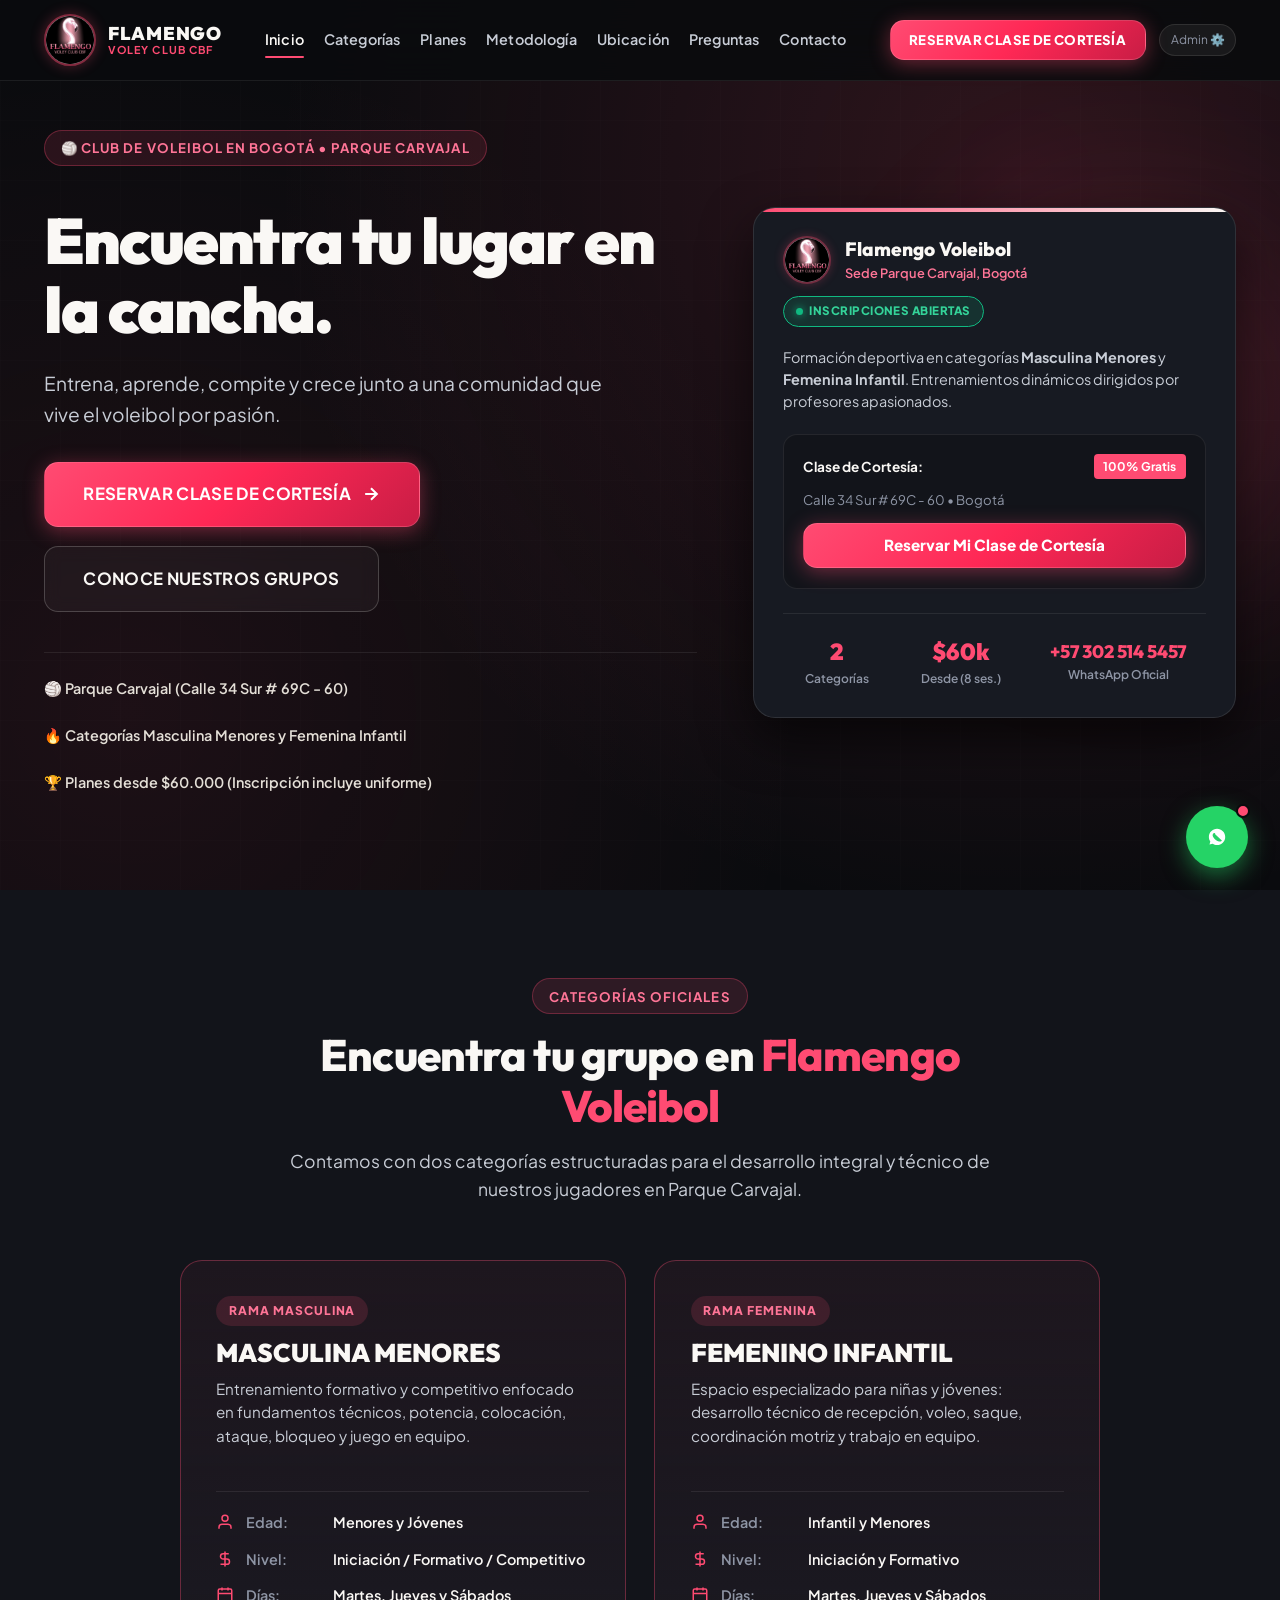
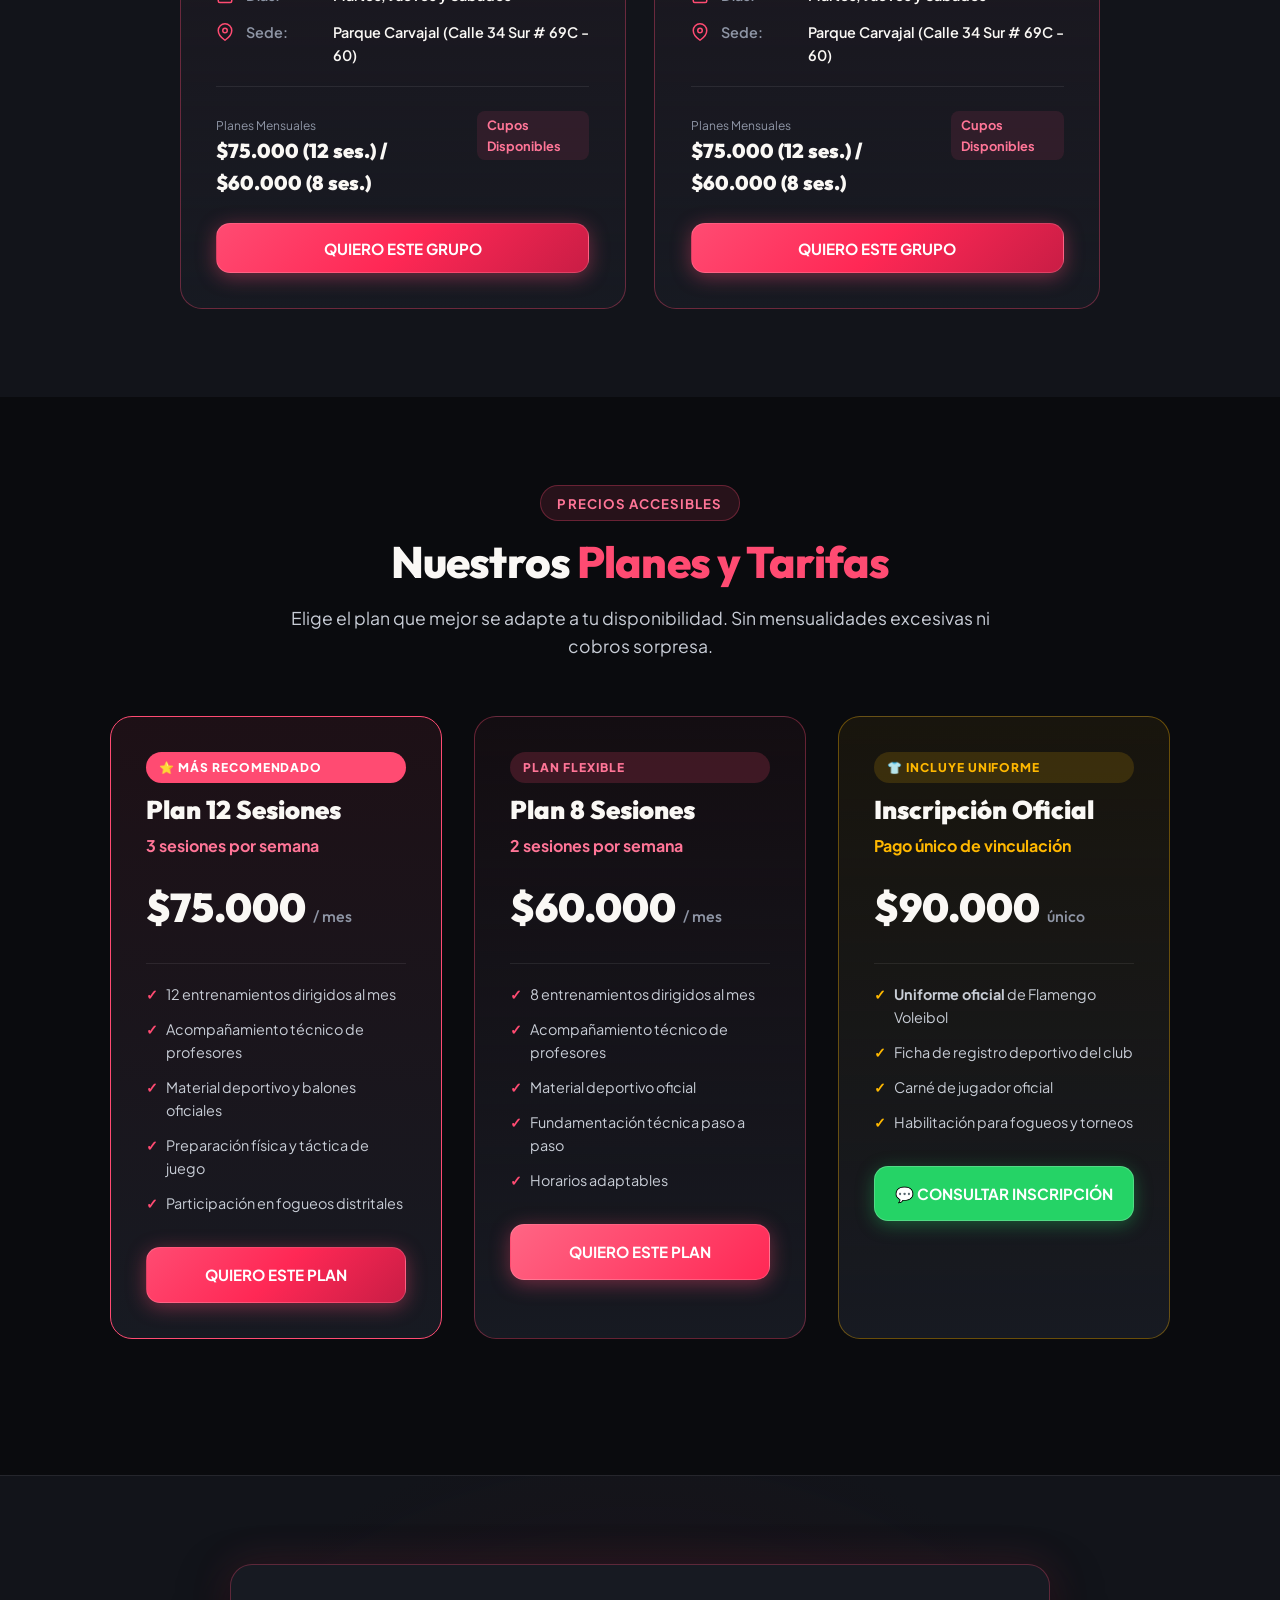
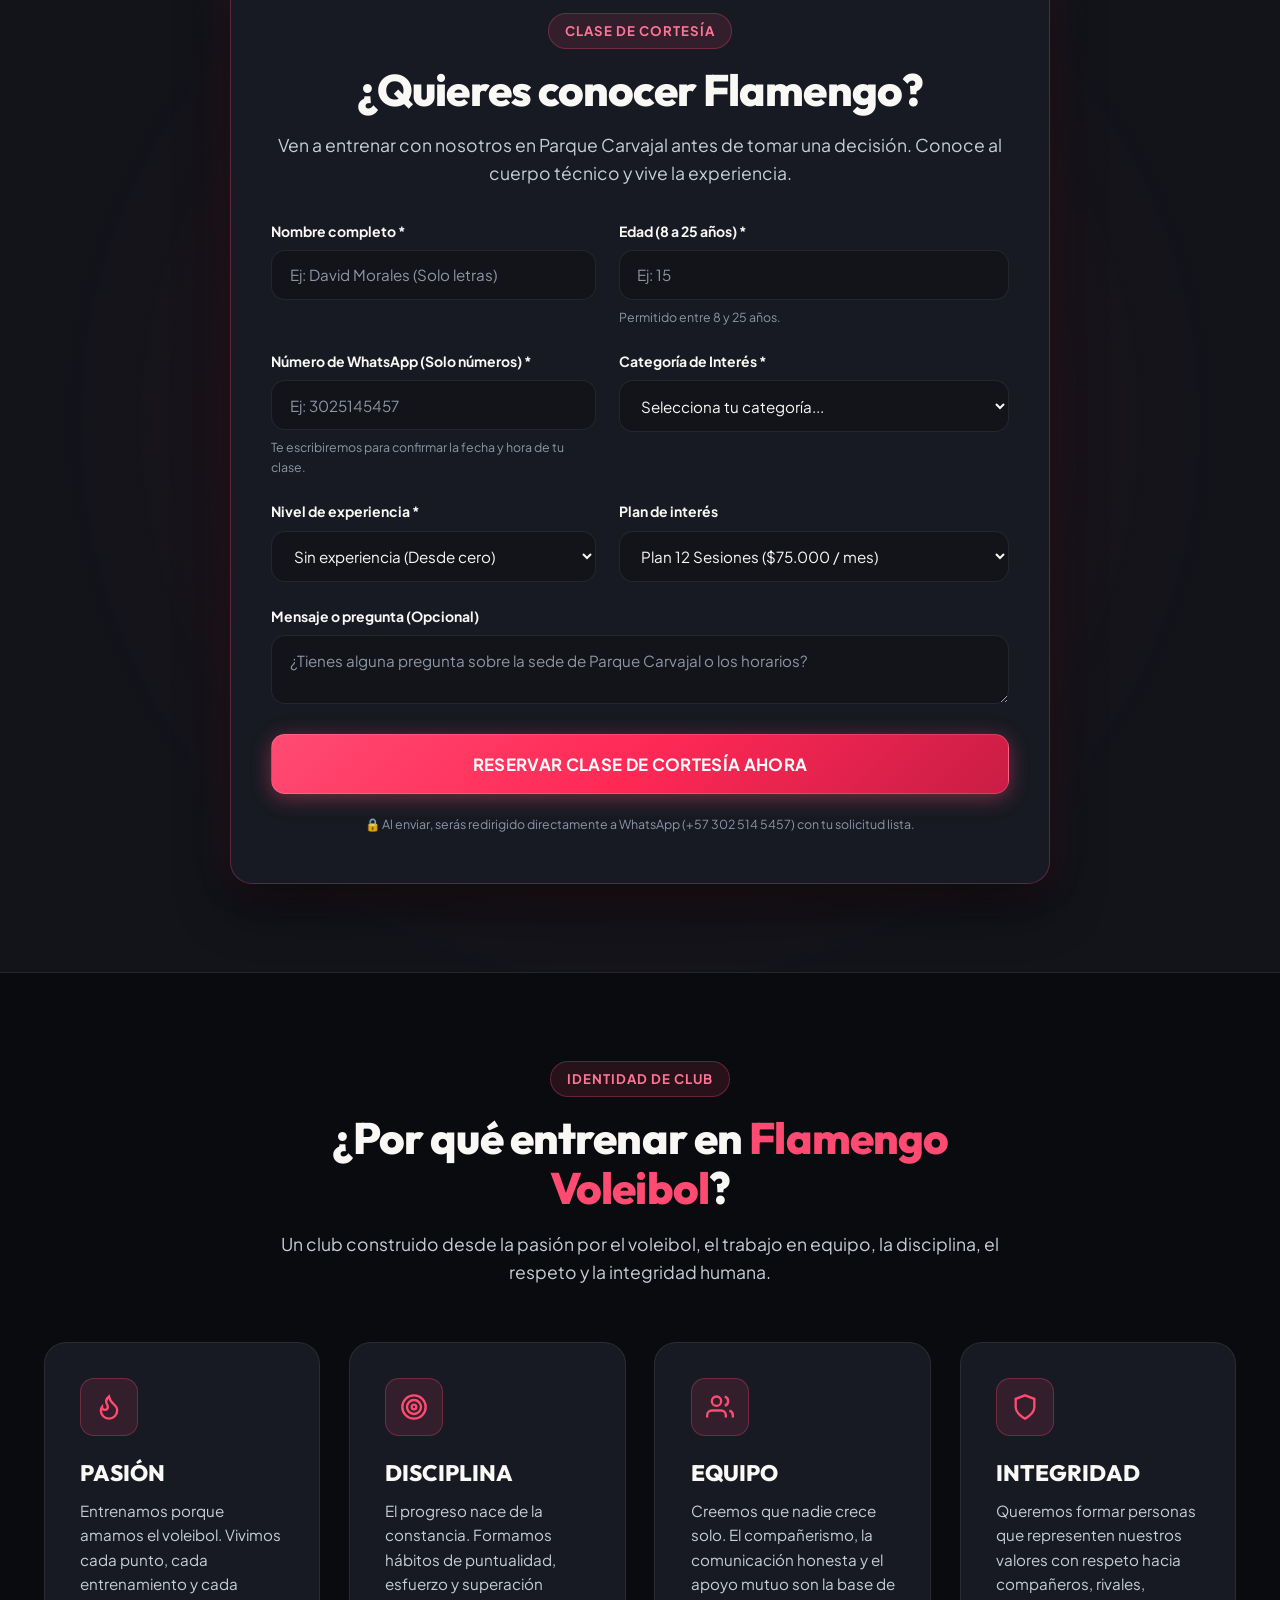
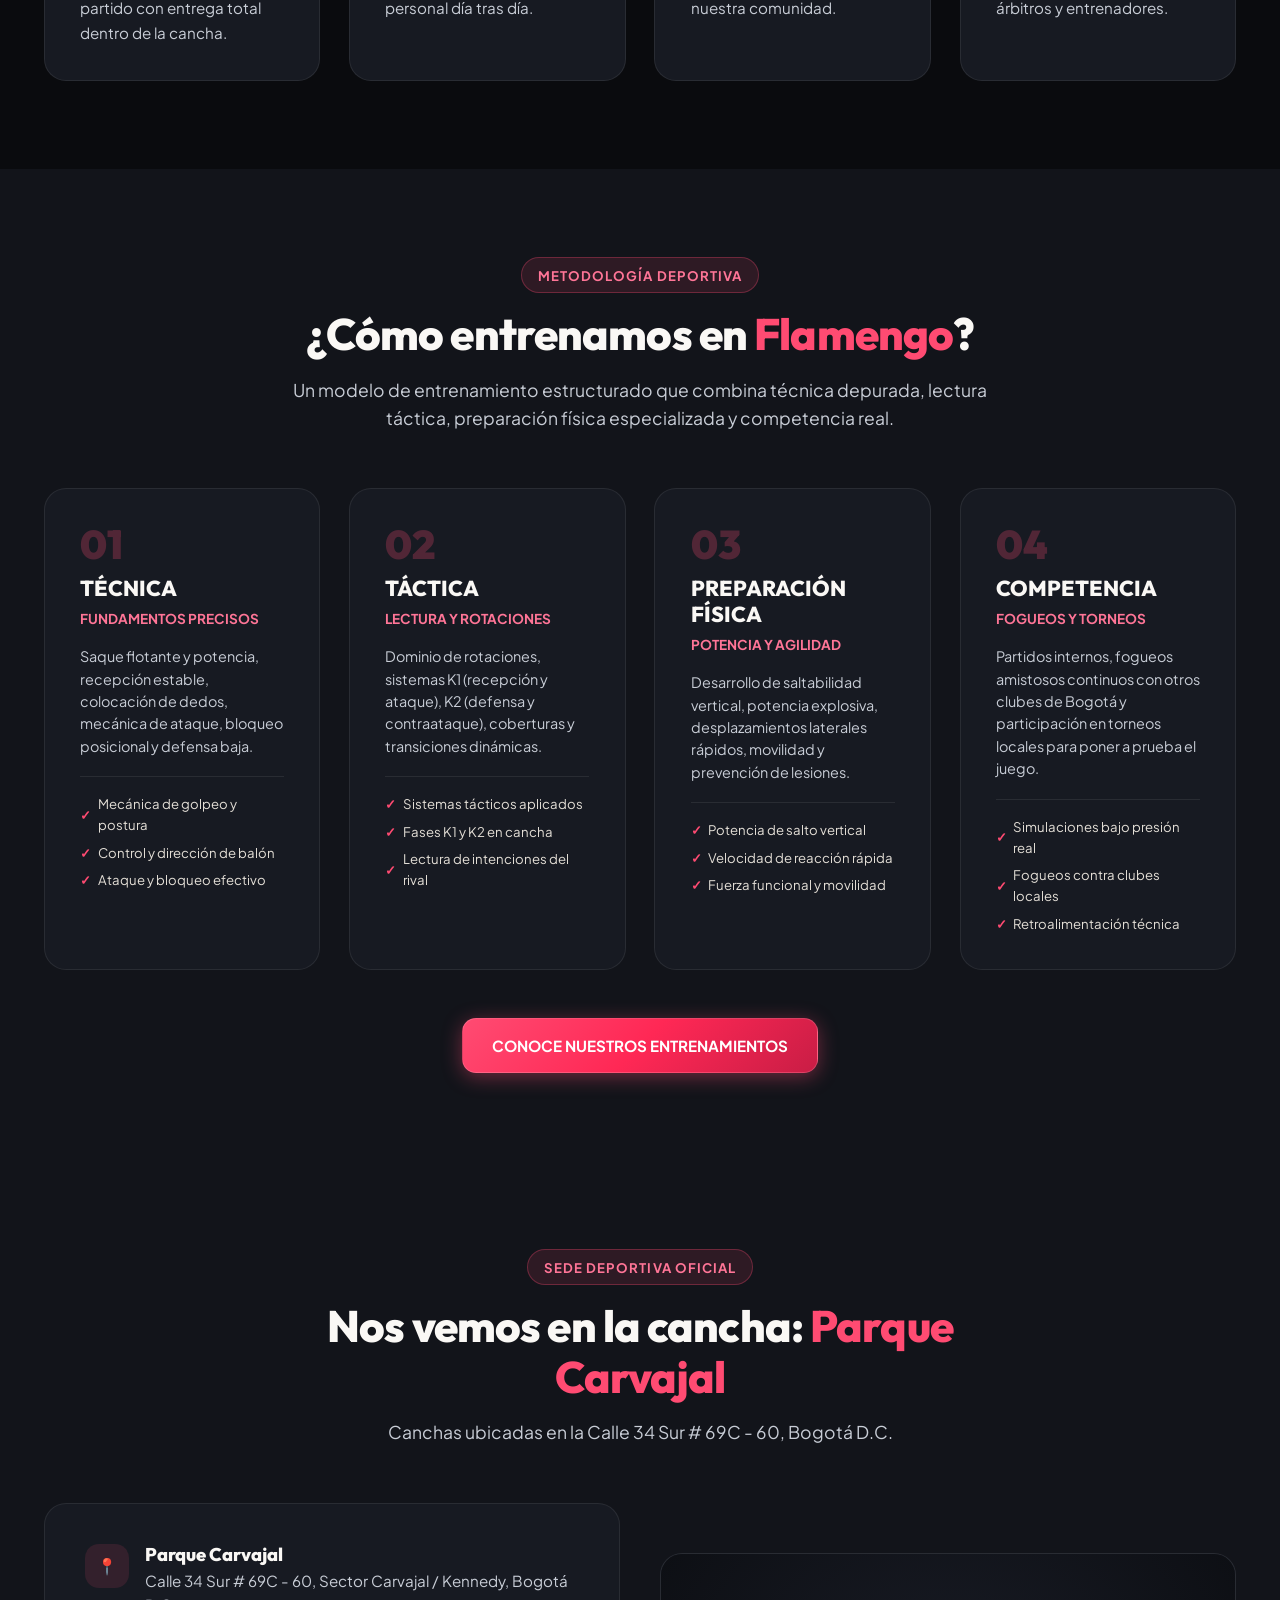
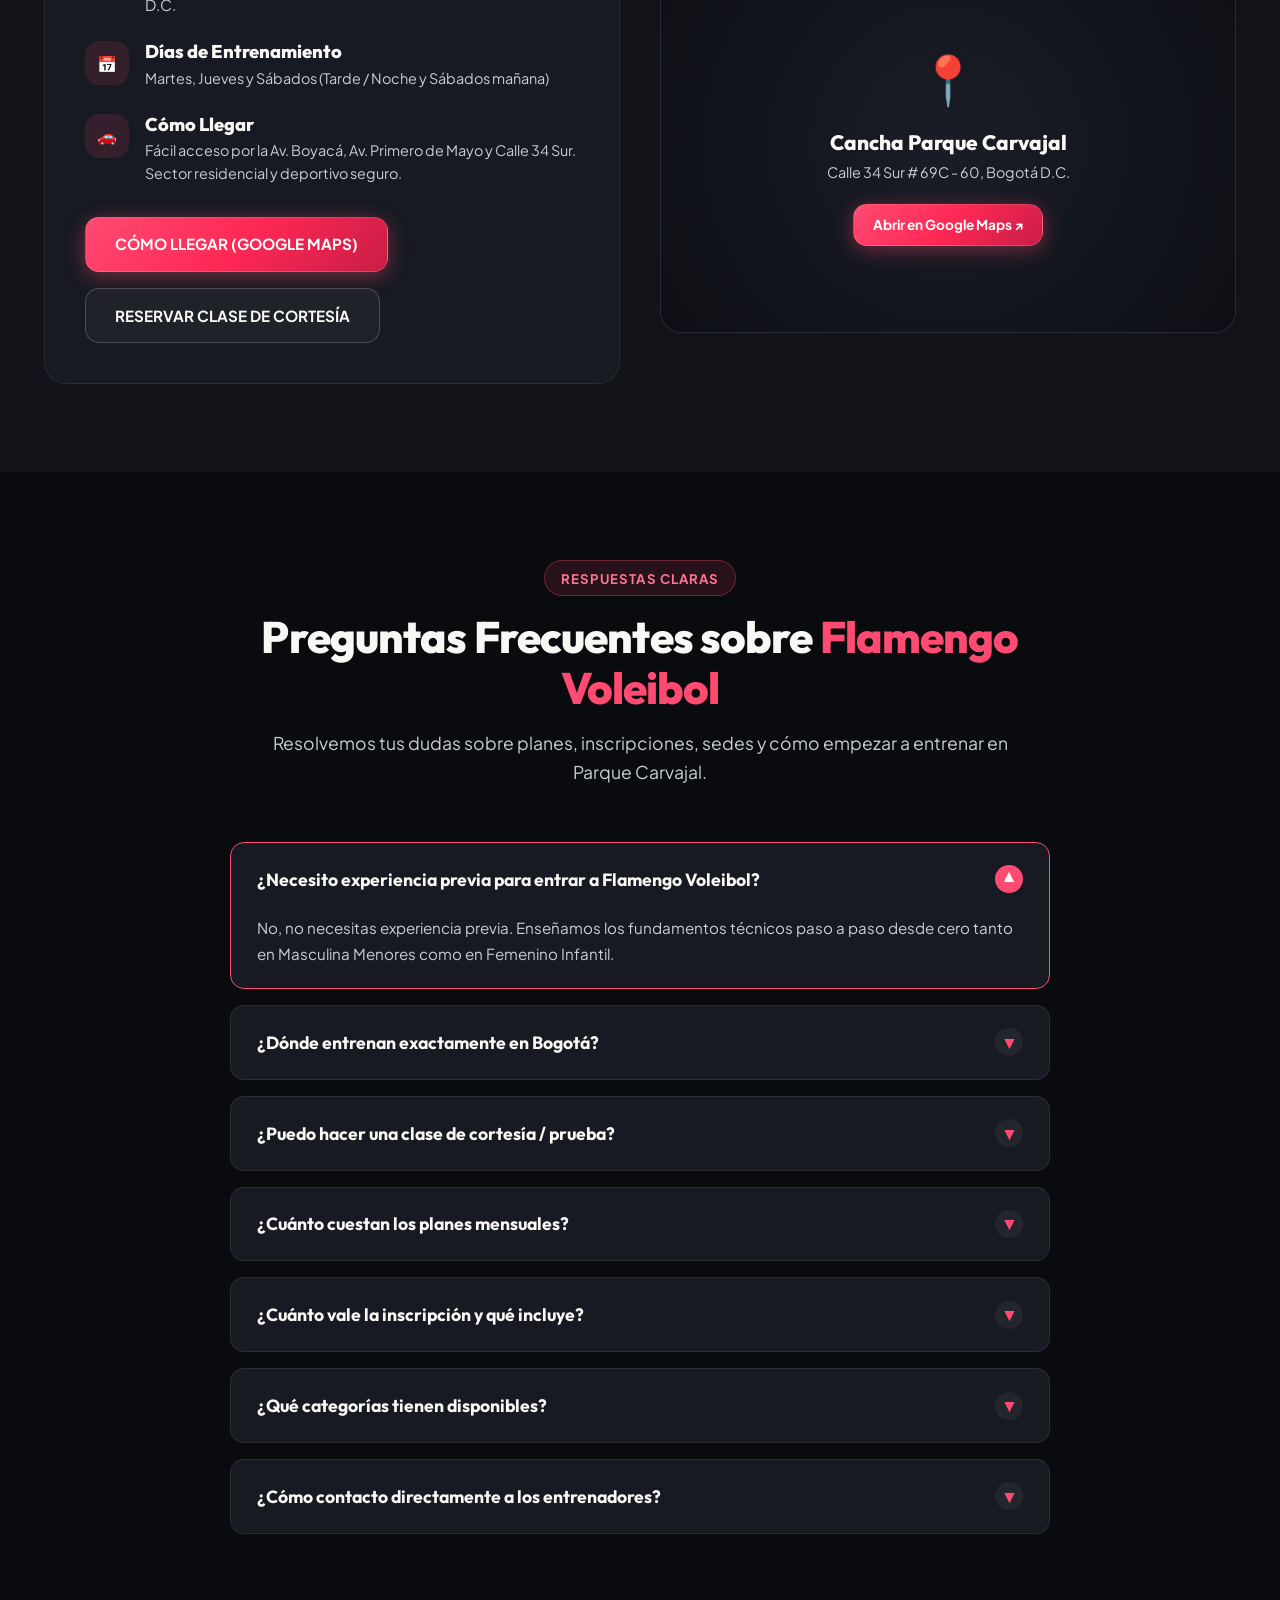
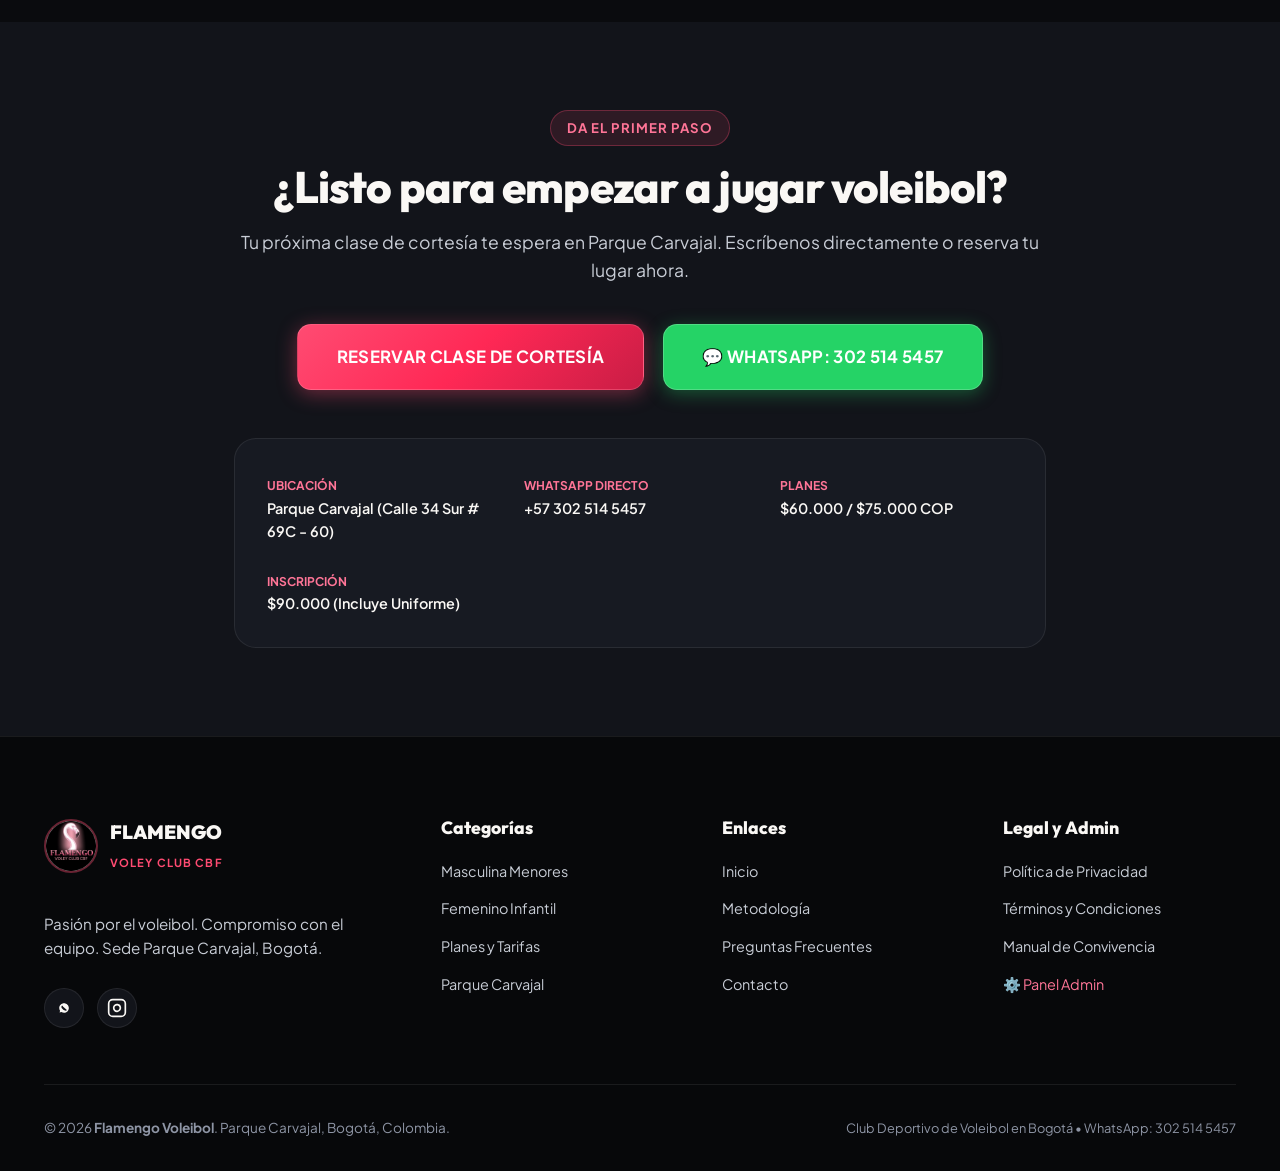
==== index.html @ 69197549 "Add files via upload" ====
<!DOCTYPE html>
<html lang="es">

<head>
  <meta charset="UTF-8">
  <meta name="viewport" content="width=device-width, initial-scale=1.0">

  <!-- SEO BÁSICO Y METADATOS -->
  <title>Flamengo Voleibol | Club de Voleibol en Bogotá • Parque Carvajal</title>
  <meta name="description"
    content="Club de voleibol en Bogotá (Parque Carvajal, Calle 34 Sur # 69C-60). Categorías Masculina Menores y Femenino Infantil. Planes de 8 y 12 sesiones desde $60.000. Reserva tu clase de cortesía.">
  <meta name="keywords"
    content="club de voleibol en bogota, voleibol parque carvajal, voleibol kennedy bogota, voleibol infantil bogota, voleibol menores bogota, clases de voleibol bogota">
  <meta name="author" content="Flamengo Voleibol Bogotá">
  <meta name="robots" content="index, follow, max-image-preview:large, max-snippet:-1, max-video-preview:-1">
  <link rel="canonical" href="https://flamengovoley.com/">

  <!-- OPEN GRAPH / WHATSAPP / FACEBOOK -->
  <meta property="og:type" content="website">
  <meta property="og:site_name" content="Flamengo Voleibol">
  <meta property="og:title" content="Flamengo Voleibol | Club de Voleibol en Bogotá • Parque Carvajal">
  <meta property="og:description"
    content="Encuentra tu lugar en la cancha. Entrena voleibol en Parque Carvajal (Calle 34 Sur # 69C - 60). Reserva tu clase de cortesía hoy.">
  <meta property="og:url" content="https://flamengovoley.com/">
  <meta property="og:image" content="assets/images/logo.png">
  <meta property="og:image:width" content="1200">
  <meta property="og:image:height" content="630">
  <meta property="og:locale" content="es_CO">

  <!-- TWITTER / X CARDS -->
  <meta name="twitter:card" content="summary_large_image">
  <meta name="twitter:title" content="Flamengo Voleibol | Club de Voleibol en Bogotá">
  <meta name="twitter:description"
    content="Entrena voleibol en Bogotá. Categorías Masculina Menores y Femenina Infantil. Clase de cortesía disponible.">
  <meta name="twitter:image" content="assets/images/logo.png">

  <!-- FAVICON -->
  <link rel="icon" type="image/png" href="assets/images/logo.png">
  <link rel="apple-touch-icon" href="assets/images/logo.png">
  <meta name="theme-color" content="#0A0B0E">

  <!-- ESTILOS -->
  <link rel="stylesheet" href="css/main.css">
  <link rel="stylesheet" href="css/components.css">

  <!-- DATOS ESTRUCTURADOS (SCHEMA.ORG JSON-LD) -->
  <script type="application/ld+json">
  {
    "@context": "https://schema.org",
    "@graph": [
      {
        "@type": "SportsClub",
        "@id": "https://flamengovoley.com/#organization",
        "name": "Flamengo Voleibol",
        "alternateName": "Club Flamengo Voleibol Bogotá",
        "url": "https://flamengovoley.com/",
        "logo": "https://flamengovoley.com/assets/images/logo.png",
        "image": "https://flamengovoley.com/assets/images/logo.png",
        "description": "Club de voleibol en Bogotá. Sede Parque Carvajal (Calle 34 Sur # 69C - 60). Categorías Masculina Menores y Femenino Infantil.",
        "sport": "Volleyball",
        "address": {
          "@type": "PostalAddress",
          "streetAddress": "Calle 34 Sur # 69C - 60, Parque Carvajal",
          "addressLocality": "Bogotá",
          "addressRegion": "Bogotá D.C.",
          "postalCode": "110821",
          "addressCountry": "CO"
        },
        "telephone": "+573025145457",
        "email": "contacto@flamengovoley.com",
        "priceRange": "$60.000 - $75.000 COP",
        "openingHoursSpecification": [
          {
            "@type": "OpeningHoursSpecification",
            "dayOfWeek": ["Tuesday", "Thursday"],
            "opens": "18:00",
            "closes": "21:00"
          },
          {
            "@type": "OpeningHoursSpecification",
            "dayOfWeek": ["Saturday"],
            "opens": "08:00",
            "closes": "12:00"
          }
        ],
        "coach": [
          {
            "@type": "Person",
            "name": "Didier",
            "jobTitle": "Entrenador Principal de Voleibol"
          },
          {
            "@type": "Person",
            "name": "Eber",
            "jobTitle": "Entrenador de Voleibol"
          }
        ]
      },
      {
        "@type": "WebSite",
        "@id": "https://flamengovoley.com/#website",
        "url": "https://flamengovoley.com/",
        "name": "Flamengo Voleibol Bogotá",
        "publisher": {
          "@id": "https://flamengovoley.com/#organization"
        },
        "inLanguage": "es-CO"
      }
    ]
  }
  </script>
</head>

<body>

  <!-- ENLACE DE ACCESIBILIDAD -->
  <a href="#main-content" class="skip-link">Saltar al contenido principal</a>

  <!-- ==========================================================================
       NAVBAR OFICIAL
       ========================================================================== -->
  <header class="navbar" role="banner">
    <div class="container navbar-container">
      <a href="index.html" class="navbar-brand" aria-label="Flamengo Voleibol Bogotá - Inicio">
        <img src="assets/images/logo.png" alt="Flamengo Voleibol Club CBF" class="navbar-logo-img">
        <div class="navbar-brand-text">
          <span class="brand-title">FLAMENGO</span>
          <span class="brand-sub">VOLEY CLUB CBF</span>
        </div>
      </a>

      <nav class="navbar-nav" aria-label="Navegación principal">
        <a href="#inicio" class="nav-link active">Inicio</a>
        <a href="#grupos" class="nav-link">Categorías</a>
        <a href="#planes" class="nav-link">Planes</a>
        <a href="#entrenamientos" class="nav-link">Metodología</a>
        <a href="#entrenadores" class="nav-link">Entrenadores</a>
        <a href="#ubicacion" class="nav-link">Ubicación</a>
        <a href="#faq" class="nav-link">Preguntas</a>
        <a href="#contacto" class="nav-link">Contacto</a>
      </nav>

      <div class="navbar-actions">
        <a href="#entrenamiento-prueba" class="btn btn-sm btn-primary btn-track-entrenar" data-location="navbar">
          RESERVAR CLASE DE CORTESÍA
        </a>
        <a href="admin.html" class="admin-link-badge" title="Acceso al Panel de Administración">
          Admin ⚙️
        </a>
        <button class="navbar-toggle" aria-label="Abrir menú de navegación móvil" aria-expanded="false">
          <span></span>
          <span></span>
          <span></span>
        </button>
      </div>
    </div>
  </header>

  <!-- MENÚ MÓVIL DESPLEGABLE -->
  <div class="mobile-drawer" role="dialog" aria-modal="true" aria-label="Menú móvil">
    <nav style="display: flex; flex-direction: column; gap: 0.5rem;">
      <a href="#inicio" class="nav-link">Inicio</a>
      <a href="#grupos" class="nav-link">Categorías</a>
      <a href="#planes" class="nav-link">Planes y Tarifas</a>
      <a href="#entrenamientos" class="nav-link">Metodología</a>
      <a href="#nosotros" class="nav-link">Valores del Club</a>
      <a href="#entrenadores" class="nav-link">Entrenadores</a>
      <a href="#ubicacion" class="nav-link">Sede Parque Carvajal</a>
      <a href="#faq" class="nav-link">Preguntas Frecuentes</a>
      <a href="#contacto" class="nav-link">Contacto</a>
    </nav>
    <div style="margin-top: auto; display: flex; flex-direction: column; gap: 1rem;">
      <a href="#entrenamiento-prueba" class="btn btn-primary btn-block btn-track-entrenar"
        data-location="mobile_drawer">
        🏐 RESERVAR CLASE DE CORTESÍA
      </a>
      <a href="#" class="btn btn-whatsapp btn-block dynamic-whatsapp-link" target="_blank" rel="noopener noreferrer">
        💬 Escribir al WhatsApp Oficial
      </a>
      <a href="admin.html" style="text-align: center; color: var(--text-muted); font-size: 0.85rem; padding: 0.5rem 0;">
        ⚙️ Panel Administrativo
      </a>
    </div>
  </div>

  <main id="main-content">

    <!-- ==========================================================================
         HERO SECTION (CONVERSIÓN CORE)
         ========================================================================== -->
    <section id="inicio" class="hero-section" aria-label="Introducción a Flamengo Voleibol">
      <div class="hero-court-lines"></div>
      <div class="hero-glow-blob"></div>

      <div class="container hero-grid">
        <div class="hero-content">
          <div>
            <span class="badge-tag" data-bind="hero.badge">
              🏐 Club de Voleibol en Bogotá • Parque Carvajal
            </span>
          </div>

          <h1 class="hero-title" data-bind="hero.titlePrimary">
            Encuentra tu lugar en la cancha.
          </h1>

          <p class="hero-subtitle" data-bind="hero.subtitle">
            Entrena, aprende, compite y crece junto a una comunidad que vive el voleibol por pasión en Parque Carvajal.
          </p>

          <div class="hero-actions">
            <a href="#entrenamiento-prueba" class="btn btn-lg btn-primary btn-track-entrenar pulse-animation"
              data-location="hero_primary">
              <span data-bind="hero.ctaPrimaryText">RESERVAR CLASE DE CORTESÍA</span>
              <svg viewBox="0 0 24 24" fill="none" stroke="currentColor" stroke-width="2.5">
                <path d="M5 12h14M12 5l7 7-7 7" />
              </svg>
            </a>
            <a href="#grupos" class="btn btn-lg btn-secondary">
              <span data-bind="hero.ctaSecondaryText">CONOCE NUESTROS GRUPOS</span>
            </a>
          </div>

          <div class="hero-trust-indicators">
            <div class="trust-item" data-bind="hero.trustItem1">
              🏐 Parque Carvajal (Calle 34 Sur # 69C - 60)
            </div>
            <div class="trust-item" data-bind="hero.trustItem2">
              🔥 Categorías Masculina Menores y Femenina Infantil
            </div>
            <div class="trust-item" data-bind="hero.trustItem3">
              🏆 Planes desde $60.000 (Inscripción incluye uniforme)
            </div>
          </div>
        </div>

        <!-- Tarjeta Visual Deportiva Hero -->
        <div class="hero-visual-card">
          <div class="hero-visual-card-header">
            <div style="display: flex; align-items: center; gap: 0.85rem;">
              <img src="assets/images/logo.png" alt="Flamengo Voleibol"
                style="width: 48px; height: 48px; border-radius: 50%; object-fit: cover; border: 2px solid rgba(255,75,114,0.4); box-shadow: 0 0 10px rgba(255,75,114,0.25); flex-shrink: 0;">
              <div>
                <h2 style="font-size: 1.2rem; font-weight: 800; color: var(--bone-white); margin-bottom: 0.15rem;">
                  Flamengo Voleibol</h2>
                <p style="font-size: 0.8rem; color: var(--pink-soft); font-weight: 600;">Sede Parque Carvajal, Bogotá
                </p>
              </div>
            </div>
            <span class="hero-badge-live">Inscripciones Abiertas</span>
          </div>

          <p style="font-size: 0.9rem; color: var(--text-secondary); line-height: 1.55; margin-bottom: 1.3rem;">
            Formación deportiva en categorías <strong>Masculina Menores</strong> y <strong>Femenina Infantil</strong>.
            Entrenamientos dinámicos dirigidos por profesores apasionados.
          </p>

          <div
            style="background: var(--black-surface); border-radius: var(--radius-md); padding: 1.2rem; border: 1px solid var(--black-border);">
            <div style="display: flex; justify-content: space-between; align-items: center; margin-bottom: 0.6rem;">
              <span style="font-size: 0.85rem; font-weight: 700; color: var(--bone-white);">Clase de Cortesía:</span>
              <span
                style="font-size: 0.75rem; background: var(--pink-primary); color: #fff; padding: 0.2rem 0.6rem; border-radius: 4px; font-weight: 700;">100%
                Gratis</span>
            </div>
            <p style="font-size: 0.825rem; color: var(--text-muted); margin-bottom: 0.8rem;">Calle 34 Sur # 69C - 60 •
              Bogotá</p>
            <a href="#" id="hero-btn-cortesia-direct" class="btn btn-sm btn-primary btn-block btn-cortesia-direct"
              style="font-weight: 800; font-size: 0.95rem;">
              Reservar Mi Clase de Cortesía
            </a>
          </div>

          <div class="hero-stats-row">
            <div class="stat-item">
              <div class="stat-number">2</div>
              <div class="stat-label">Categorías</div>
            </div>
            <div class="stat-item">
              <div class="stat-number">$60k</div>
              <div class="stat-label">Desde (8 ses.)</div>
            </div>
            <div class="stat-item">
              <div class="stat-number stat-phone dynamic-whatsapp-display">302 514 5457</div>
              <div class="stat-label">WhatsApp Oficial</div>
            </div>
          </div>
        </div>
      </div>
    </section>

    <!-- ==========================================================================
         SECCIÓN: ENCUENTRA TU GRUPO (CATEGORÍAS OFICIALES)
         ========================================================================== -->
    <section id="grupos" class="section section-alt" aria-labelledby="heading-grupos">
      <div class="container">
        <header class="section-header">
          <span class="badge-tag">Categorías Oficiales</span>
          <h2 id="heading-grupos" class="section-title">
            Encuentra tu grupo en <span>Flamengo Voleibol</span>
          </h2>
          <p class="section-subtitle">
            Contamos con dos categorías estructuradas para el desarrollo integral y técnico de nuestros jugadores en
            Parque Carvajal.
          </p>
        </header>

        <!-- Grid de Grupos Oficiales -->
        <div class="groups-grid" id="groups-container" style="max-width: 920px; margin: 0 auto;">

          <!-- 1. MASCULINA MENORES -->
          <article class="group-card featured" data-category="masculino-menores">
            <div class="group-card-header">
              <span class="group-badge">Rama Masculina</span>
              <h3 class="group-name">MASCULINA MENORES</h3>
              <p class="group-desc">
                Entrenamiento formativo y competitivo enfocado en fundamentos técnicos, potencia, colocación, ataque,
                bloqueo y juego en equipo.
              </p>
            </div>

            <div class="group-details-list">
              <div class="detail-row">
                <svg viewBox="0 0 24 24" fill="none" stroke="currentColor" stroke-width="2">
                  <path d="M20 21v-2a4 4 0 0 0-4-4H8a4 4 0 0 0-4 4v2" />
                  <circle cx="12" cy="7" r="4" />
                </svg>
                <span class="detail-label">Edad:</span>
                <span class="detail-value">Menores y Jóvenes</span>
              </div>
              <div class="detail-row">
                <svg viewBox="0 0 24 24" fill="none" stroke="currentColor" stroke-width="2">
                  <path d="M12 2v20M17 5H9.5a3.5 3.5 0 0 0 0 7h5a3.5 3.5 0 0 1 0 7H6" />
                </svg>
                <span class="detail-label">Nivel:</span>
                <span class="detail-value">Iniciación / Formativo / Competitivo</span>
              </div>
              <div class="detail-row">
                <svg viewBox="0 0 24 24" fill="none" stroke="currentColor" stroke-width="2">
                  <rect x="3" y="4" width="18" height="18" rx="2" ry="2" />
                  <line x1="16" y1="2" x2="16" y2="6" />
                  <line x1="8" y1="2" x2="8" y2="6" />
                  <line x1="3" y1="10" x2="21" y2="10" />
                </svg>
                <span class="detail-label">Días:</span>
                <span class="detail-value">Martes, Jueves y Sábados</span>
              </div>
              <div class="detail-row">
                <svg viewBox="0 0 24 24" fill="none" stroke="currentColor" stroke-width="2">
                  <path d="M21 10c0 7-9 13-9 13s-9-6-9-13a9 9 0 0 1 18 0z" />
                  <circle cx="12" cy="10" r="3" />
                </svg>
                <span class="detail-label">Sede:</span>
                <span class="detail-value">Parque Carvajal (Calle 34 Sur # 69C - 60)</span>
              </div>
              <div class="detail-row detail-row-coach">
                <svg viewBox="0 0 24 24" fill="none" stroke="currentColor" stroke-width="2">
                  <path d="M17 21v-2a4 4 0 0 0-4-4H5a4 4 0 0 0-4 4v2" />
                  <circle cx="9" cy="7" r="4" />
                </svg>
                <span class="detail-label">Profesores:</span>
                <span class="detail-value">Didier / Eber</span>
              </div>
            </div>

            <div class="group-pricing-row">
              <div>
                <span style="font-size: 0.75rem; color: var(--text-muted); display: block;">Planes Mensuales</span>
                <span class="price-tag" style="font-size: 1.25rem;">$75.000 (12 ses.) / $60.000 (8 ses.)</span>
              </div>
              <span class="spots-tag">Cupos Disponibles</span>
            </div>

            <button type="button" class="btn btn-primary btn-block btn-select-group"
              data-group-name="Masculina Menores">
              QUIERO ESTE GRUPO
            </button>
          </article>

          <!-- 2. FEMENINO INFANTIL -->
          <article class="group-card featured" data-category="femenino-infantil">
            <div class="group-card-header">
              <span class="group-badge">Rama Femenina</span>
              <h3 class="group-name">FEMENINO INFANTIL</h3>
              <p class="group-desc">
                Espacio especializado para niñas y jóvenes: desarrollo técnico de recepción, voleo, saque, coordinación
                motriz y trabajo en equipo.
              </p>
            </div>

            <div class="group-details-list">
              <div class="detail-row">
                <svg viewBox="0 0 24 24" fill="none" stroke="currentColor" stroke-width="2">
                  <path d="M20 21v-2a4 4 0 0 0-4-4H8a4 4 0 0 0-4 4v2" />
                  <circle cx="12" cy="7" r="4" />
                </svg>
                <span class="detail-label">Edad:</span>
                <span class="detail-value">Infantil y Menores</span>
              </div>
              <div class="detail-row">
                <svg viewBox="0 0 24 24" fill="none" stroke="currentColor" stroke-width="2">
                  <path d="M12 2v20M17 5H9.5a3.5 3.5 0 0 0 0 7h5a3.5 3.5 0 0 1 0 7H6" />
                </svg>
                <span class="detail-label">Nivel:</span>
                <span class="detail-value">Iniciación y Formativo</span>
              </div>
              <div class="detail-row">
                <svg viewBox="0 0 24 24" fill="none" stroke="currentColor" stroke-width="2">
                  <rect x="3" y="4" width="18" height="18" rx="2" ry="2" />
                  <line x1="16" y1="2" x2="16" y2="6" />
                  <line x1="8" y1="2" x2="8" y2="6" />
                  <line x1="3" y1="10" x2="21" y2="10" />
                </svg>
                <span class="detail-label">Días:</span>
                <span class="detail-value">Martes, Jueves y Sábados</span>
              </div>
              <div class="detail-row">
                <svg viewBox="0 0 24 24" fill="none" stroke="currentColor" stroke-width="2">
                  <path d="M21 10c0 7-9 13-9 13s-9-6-9-13a9 9 0 0 1 18 0z" />
                  <circle cx="12" cy="10" r="3" />
                </svg>
                <span class="detail-label">Sede:</span>
                <span class="detail-value">Parque Carvajal (Calle 34 Sur # 69C - 60)</span>
              </div>
              <div class="detail-row detail-row-coach">
                <svg viewBox="0 0 24 24" fill="none" stroke="currentColor" stroke-width="2">
                  <path d="M17 21v-2a4 4 0 0 0-4-4H5a4 4 0 0 0-4 4v2" />
                  <circle cx="9" cy="7" r="4" />
                </svg>
                <span class="detail-label">Profesores:</span>
                <span class="detail-value">Didier / Eber</span>
              </div>
            </div>

            <div class="group-pricing-row">
              <div>
                <span style="font-size: 0.75rem; color: var(--text-muted); display: block;">Planes Mensuales</span>
                <span class="price-tag" style="font-size: 1.25rem;">$75.000 (12 ses.) / $60.000 (8 ses.)</span>
              </div>
              <span class="spots-tag">Cupos Disponibles</span>
            </div>

            <button type="button" class="btn btn-primary btn-block btn-select-group"
              data-group-name="Femenino Infantil">
              QUIERO ESTE GRUPO
            </button>
          </article>

        </div>
      </div>
    </section>

    <!-- ==========================================================================
         SECCIÓN: PLANES Y PRECIOS TRANSPARENTES
         ========================================================================== -->
    <section id="planes" class="section" aria-labelledby="heading-planes">
      <div class="container">
        <header class="section-header">
          <span class="badge-tag">Precios Accesibles</span>
          <h2 id="heading-planes" class="section-title">
            Nuestros <span>Planes y Tarifas</span>
          </h2>
          <p class="section-subtitle">
            Elige el plan que mejor se adapte a tu disponibilidad. Sin mensualidades excesivas ni cobros sorpresa.
          </p>
        </header>

        <div
          style="display: grid; grid-template-columns: repeat(auto-fit, minmax(300px, 1fr)); gap: 2rem; max-width: 1060px; margin: 0 auto 3rem auto;">

          <!-- PLAN 12 SESIONES -->
          <article class="group-card featured"
            style="border-color: var(--pink-primary); background: linear-gradient(180deg, rgba(255,75,114,0.08) 0%, var(--black-card) 100%);">
            <span class="group-badge" style="background: var(--pink-primary); color: #fff;">⭐ Más Recomendado</span>
            <h3 class="group-name">Plan 12 Sesiones</h3>
            <p style="color: var(--pink-soft); font-weight: 700; margin-bottom: 1rem;">3 sesiones por semana</p>

            <div
              style="font-family: var(--font-display); font-size: 2.5rem; font-weight: 900; color: var(--bone-white); margin-bottom: 1.5rem;">
              $75.000 <span style="font-size: 1rem; color: var(--text-muted); font-weight: 500;">/ mes</span>
            </div>

            <ul
              style="display: flex; flex-direction: column; gap: 0.75rem; border-top: 1px solid var(--black-border); padding-top: 1.2rem; margin-bottom: 2rem; color: var(--text-secondary); font-size: 0.9rem;">
              <li style="display: flex; gap: 0.5rem;"><span
                  style="color: var(--pink-primary); font-weight: 800;">✓</span> 12 entrenamientos dirigidos al mes</li>
              <li style="display: flex; gap: 0.5rem;"><span
                  style="color: var(--pink-primary); font-weight: 800;">✓</span> Acompañamiento técnico de profesores
              </li>
              <li style="display: flex; gap: 0.5rem;"><span
                  style="color: var(--pink-primary); font-weight: 800;">✓</span> Material deportivo y balones oficiales
              </li>
              <li style="display: flex; gap: 0.5rem;"><span
                  style="color: var(--pink-primary); font-weight: 800;">✓</span> Preparación física y táctica de juego
              </li>
              <li style="display: flex; gap: 0.5rem;"><span
                  style="color: var(--pink-primary); font-weight: 800;">✓</span> Participación en fogueos distritales
              </li>
            </ul>

            <a href="#entrenamiento-prueba" class="btn btn-primary btn-block pulse-animation">
              QUIERO ESTE PLAN
            </a>
          </article>

          <!-- PLAN 8 SESIONES -->
          <article class="group-card"
            style="border-color: rgba(255, 75, 114, 0.35); background: linear-gradient(180deg, rgba(255, 75, 114, 0.04) 0%, var(--black-card) 100%);">
            <span class="group-badge" style="background: rgba(255, 75, 114, 0.18); color: var(--pink-soft);">Plan
              Flexible</span>
            <h3 class="group-name">Plan 8 Sesiones</h3>
            <p style="color: var(--pink-soft); font-weight: 700; margin-bottom: 1rem;">2 sesiones por semana</p>

            <div
              style="font-family: var(--font-display); font-size: 2.5rem; font-weight: 900; color: var(--bone-white); margin-bottom: 1.5rem;">
              $60.000 <span style="font-size: 1rem; color: var(--text-muted); font-weight: 500;">/ mes</span>
            </div>

            <ul
              style="display: flex; flex-direction: column; gap: 0.75rem; border-top: 1px solid var(--black-border); padding-top: 1.2rem; margin-bottom: 2rem; color: var(--text-secondary); font-size: 0.9rem;">
              <li style="display: flex; gap: 0.5rem;"><span
                  style="color: var(--pink-primary); font-weight: 800;">✓</span> 8 entrenamientos dirigidos al mes</li>
              <li style="display: flex; gap: 0.5rem;"><span
                  style="color: var(--pink-primary); font-weight: 800;">✓</span> Acompañamiento técnico de profesores
              </li>
              <li style="display: flex; gap: 0.5rem;"><span
                  style="color: var(--pink-primary); font-weight: 800;">✓</span> Material deportivo oficial</li>
              <li style="display: flex; gap: 0.5rem;"><span
                  style="color: var(--pink-primary); font-weight: 800;">✓</span> Fundamentación técnica paso a paso</li>
              <li style="display: flex; gap: 0.5rem;"><span
                  style="color: var(--pink-primary); font-weight: 800;">✓</span> Horarios adaptables</li>
            </ul>

            <a href="#entrenamiento-prueba" class="btn btn-primary btn-block"
              style="background: linear-gradient(135deg, #FF6584 0%, #FF2855 100%);">
              QUIERO ESTE PLAN
            </a>
          </article>

          <!-- INSCRIPCIÓN Y UNIFORME -->
          <article class="group-card"
            style="border-color: rgba(255,184,0,0.35); background: linear-gradient(180deg, rgba(255,184,0,0.06) 0%, var(--black-card) 100%);">
            <span class="group-badge"
              style="background: rgba(255,184,0,0.15); color: var(--color-gold); border-color: rgba(255,184,0,0.3);">👕
              Incluye Uniforme</span>
            <h3 class="group-name">Inscripción Oficial</h3>
            <p style="color: var(--color-gold); font-weight: 700; margin-bottom: 1rem;">Pago único de vinculación</p>

            <div
              style="font-family: var(--font-display); font-size: 2.5rem; font-weight: 900; color: var(--bone-white); margin-bottom: 1.5rem;">
              $90.000 <span style="font-size: 1rem; color: var(--text-muted); font-weight: 500;">único</span>
            </div>

            <ul
              style="display: flex; flex-direction: column; gap: 0.75rem; border-top: 1px solid var(--black-border); padding-top: 1.2rem; margin-bottom: 2rem; color: var(--text-secondary); font-size: 0.9rem;">
              <li style="display: flex; gap: 0.5rem;"><span style="color: var(--color-gold); font-weight: 800;">✓</span>
                <span><strong>Uniforme oficial</strong> de Flamengo Voleibol</span></li>
              <li style="display: flex; gap: 0.5rem;"><span style="color: var(--color-gold); font-weight: 800;">✓</span>
                <span>Ficha de registro deportivo del club</span></li>
              <li style="display: flex; gap: 0.5rem;"><span style="color: var(--color-gold); font-weight: 800;">✓</span>
                <span>Carné de jugador oficial</span></li>
              <li style="display: flex; gap: 0.5rem;"><span style="color: var(--color-gold); font-weight: 800;">✓</span>
                <span>Habilitación para fogueos y torneos</span></li>
            </ul>

            <a href="#" id="btn-plan-inscripcion" class="btn btn-whatsapp btn-block btn-whatsapp-inscripcion"
              target="_blank" rel="noopener noreferrer">
              💬 CONSULTAR INSCRIPCIÓN
            </a>
          </article>

        </div>
      </div>
    </section>

    <!-- ==========================================================================
         SECCIÓN: ENTRENAMIENTO DE PRUEBA / CLASE DE CORTESÍA
         ========================================================================== -->
    <section id="entrenamiento-prueba" class="section trial-section" aria-labelledby="heading-trial">
      <div class="container">
        <div class="trial-card">
          <header class="section-header" style="margin-bottom: 1.5rem;">
            <span class="badge-tag">Clase de Cortesía</span>
            <h2 id="heading-trial" class="section-title">
              ¿Quieres conocer Flamengo?
            </h2>
            <p class="section-subtitle">
              Ven a entrenar con nosotros en Parque Carvajal antes de tomar una decisión. Conoce al cuerpo técnico y
              vive la experiencia.
            </p>
          </header>

          <form id="form-trial-workout" novalidate>
            <div class="trial-form-grid">

              <div class="form-group">
                <label for="trial-name" class="form-label">Nombre completo *</label>
                <input type="text" id="trial-name" class="form-input" placeholder="Ej: David Morales (Solo letras)"
                  pattern="^[a-zA-ZáéíóúÁÉÍÓÚñÑ\s]+$" title="Solo letras y espacios" required>
              </div>

              <div class="form-group">
                <label for="trial-age" class="form-label">Edad (8 a 25 años) *</label>
                <input type="number" id="trial-age" class="form-input" placeholder="Ej: 15" min="8" max="25" required>
                <span class="form-helper">Permitido entre 8 y 25 años.</span>
              </div>

              <div class="form-group">
                <label for="trial-phone" class="form-label">Número de WhatsApp (Solo números) *</label>
                <input type="tel" id="trial-phone" class="form-input" placeholder="Ej: 3025145457" inputmode="numeric"
                  pattern="[0-9]+" title="Solo números" required>
                <span class="form-helper">Te escribiremos para confirmar la fecha y hora de tu clase.</span>
              </div>

              <div class="form-group">
                <label for="trial-category" class="form-label">Categoría de Interés *</label>
                <select id="trial-category" class="form-select" required>
                  <option value="" disabled selected>Selecciona tu categoría...</option>
                  <option value="Masculina Menores">Masculina Menores</option>
                  <option value="Femenino Infantil">Femenino Infantil</option>
                </select>
              </div>

              <div class="form-group">
                <label for="trial-experience" class="form-label">Nivel de experiencia *</label>
                <select id="trial-experience" class="form-select" required>
                  <option value="Sin experiencia (Desde cero)">Sin experiencia (Desde cero)</option>
                  <option value="Básico (Sé sacar y recibir)">Básico (Sé sacar y recibir)</option>
                  <option value="Intermedio / Con bases">Intermedio / Con bases</option>
                  <option value="Avanzado / Competitivo">Avanzado / Competitivo</option>
                </select>
              </div>

              <div class="form-group">
                <label for="trial-availability" class="form-label">Plan de interés</label>
                <select id="trial-availability" class="form-select">
                  <option value="Plan 12 Sesiones ($75.000)">Plan 12 Sesiones ($75.000 / mes)</option>
                  <option value="Plan 8 Sesiones ($60.000)">Plan 8 Sesiones ($60.000 / mes)</option>
                  <option value="Solo quiero probar primero">Solo quiero probar la clase de cortesía primero</option>
                </select>
              </div>

              <div class="form-group full-width">
                <label for="trial-message" class="form-label">Mensaje o pregunta (Opcional)</label>
                <textarea id="trial-message" class="form-textarea" rows="2"
                  placeholder="¿Tienes alguna pregunta sobre la sede de Parque Carvajal o los horarios?"></textarea>
              </div>

              <div class="form-group full-width" style="margin-top: 0.5rem;">
                <button type="submit" class="btn btn-lg btn-primary btn-block pulse-animation">
                  RESERVAR CLASE DE CORTESÍA AHORA
                </button>
                <p style="text-align: center; font-size: 0.775rem; color: var(--text-muted); margin-top: 0.8rem;">
                  🔒 Al enviar, serás redirigido directamente a WhatsApp (+57 302 514 5457) con tu solicitud lista.
                </p>
              </div>

            </div>
          </form>
        </div>
      </div>
    </section>

    <!-- ==========================================================================
         SECCIÓN: ¿POR QUÉ FLAMENGO? (4 PILARES)
         ========================================================================== -->
    <section id="nosotros" class="section" aria-labelledby="heading-nosotros">
      <div class="container">
        <header class="section-header">
          <span class="badge-tag">Identidad de Club</span>
          <h2 id="heading-nosotros" class="section-title">
            ¿Por qué entrenar en <span>Flamengo Voleibol</span>?
          </h2>
          <p class="section-subtitle">
            Un club construido desde la pasión por el voleibol, el trabajo en equipo, la disciplina, el respeto y la
            integridad humana.
          </p>
        </header>

        <div class="pillars-grid">

          <article class="pillar-card">
            <div class="pillar-icon-box">
              <svg viewBox="0 0 24 24" width="28" height="28" fill="none" stroke="currentColor" stroke-width="2">
                <path
                  d="M8.5 14.5A2.5 2.5 0 0 0 11 12c0-1.38-.5-2-1-3-1.072-2.143-.224-4.054 2-6 .5 2.5 2 4.9 4 6.5 2 1.6 3 3.5 3 5.5a7 7 0 1 1-14 0c0-1.153.433-2.294 1-3a2.5 2.5 0 0 0 2.5 2.5z" />
              </svg>
            </div>
            <h3 class="pillar-title">PASIÓN</h3>
            <p class="pillar-desc">
              Entrenamos porque amamos el voleibol. Vivimos cada punto, cada entrenamiento y cada partido con entrega
              total dentro de la cancha.
            </p>
          </article>

          <article class="pillar-card">
            <div class="pillar-icon-box">
              <svg viewBox="0 0 24 24" width="28" height="28" fill="none" stroke="currentColor" stroke-width="2">
                <circle cx="12" cy="12" r="10" />
                <circle cx="12" cy="12" r="6" />
                <circle cx="12" cy="12" r="2" />
              </svg>
            </div>
            <h3 class="pillar-title">DISCIPLINA</h3>
            <p class="pillar-desc">
              El progreso nace de la constancia. Formamos hábitos de puntualidad, esfuerzo y superación personal día
              tras día.
            </p>
          </article>

          <article class="pillar-card">
            <div class="pillar-icon-box">
              <svg viewBox="0 0 24 24" width="28" height="28" fill="none" stroke="currentColor" stroke-width="2">
                <path d="M17 21v-2a4 4 0 0 0-4-4H5a4 4 0 0 0-4 4v2" />
                <circle cx="9" cy="7" r="4" />
                <path d="M23 21v-2a4 4 0 0 0-3-3.87" />
                <path d="M16 3.13a4 4 0 0 1 0 7.75" />
              </svg>
            </div>
            <h3 class="pillar-title">EQUIPO</h3>
            <p class="pillar-desc">
              Creemos que nadie crece solo. El compañerismo, la comunicación honesta y el apoyo mutuo son la base de
              nuestra comunidad.
            </p>
          </article>

          <article class="pillar-card">
            <div class="pillar-icon-box">
              <svg viewBox="0 0 24 24" width="28" height="28" fill="none" stroke="currentColor" stroke-width="2">
                <path d="M12 22s8-4 8-10V5l-8-3-8 3v7c0 6 8 10 8 10z" />
              </svg>
            </div>
            <h3 class="pillar-title">INTEGRIDAD</h3>
            <p class="pillar-desc">
              Queremos formar personas que representen nuestros valores con respeto hacia compañeros, rivales, árbitros
              y entrenadores.
            </p>
          </article>

        </div>
      </div>
    </section>

    <!-- ==========================================================================
         SECCIÓN: ¿CÓMO ENTRENAMOS? (METODOLOGÍA)
         ========================================================================== -->
    <section id="entrenamientos" class="section section-alt" aria-labelledby="heading-metodologia">
      <div class="container">
        <header class="section-header">
          <span class="badge-tag">Metodología Deportiva</span>
          <h2 id="heading-metodologia" class="section-title">
            ¿Cómo entrenamos en <span>Flamengo</span>?
          </h2>
          <p class="section-subtitle">
            Un modelo de entrenamiento estructurado que combina técnica depurada, lectura táctica, preparación física
            especializada y competencia real.
          </p>
        </header>

        <div class="methodology-grid">

          <article class="method-card">
            <div class="method-step-num">01</div>
            <h3 class="method-title">TÉCNICA</h3>
            <div class="method-subtitle">Fundamentos precisos</div>
            <p class="method-desc">
              Saque flotante y potencia, recepción estable, colocación de dedos, mecánica de ataque, bloqueo posicional
              y defensa baja.
            </p>
            <ul class="method-checklist">
              <li>Mecánica de golpeo y postura</li>
              <li>Control y dirección de balón</li>
              <li>Ataque y bloqueo efectivo</li>
            </ul>
          </article>

          <article class="method-card">
            <div class="method-step-num">02</div>
            <h3 class="method-title">TÁCTICA</h3>
            <div class="method-subtitle">Lectura y rotaciones</div>
            <p class="method-desc">
              Dominio de rotaciones, sistemas K1 (recepción y ataque), K2 (defensa y contraataque), coberturas y
              transiciones dinámicas.
            </p>
            <ul class="method-checklist">
              <li>Sistemas tácticos aplicados</li>
              <li>Fases K1 y K2 en cancha</li>
              <li>Lectura de intenciones del rival</li>
            </ul>
          </article>

          <article class="method-card">
            <div class="method-step-num">03</div>
            <h3 class="method-title">PREPARACIÓN FÍSICA</h3>
            <div class="method-subtitle">Potencia y agilidad</div>
            <p class="method-desc">
              Desarrollo de saltabilidad vertical, potencia explosiva, desplazamientos laterales rápidos, movilidad y
              prevención de lesiones.
            </p>
            <ul class="method-checklist">
              <li>Potencia de salto vertical</li>
              <li>Velocidad de reacción rápida</li>
              <li>Fuerza funcional y movilidad</li>
            </ul>
          </article>

          <article class="method-card">
            <div class="method-step-num">04</div>
            <h3 class="method-title">COMPETENCIA</h3>
            <div class="method-subtitle">Fogueos y torneos</div>
            <p class="method-desc">
              Partidos internos, fogueos amistosos continuos con otros clubes de Bogotá y participación en torneos
              locales para poner a prueba el juego.
            </p>
            <ul class="method-checklist">
              <li>Simulaciones bajo presión real</li>
              <li>Fogueos contra clubes locales</li>
              <li>Retroalimentación técnica</li>
            </ul>
          </article>

        </div>

        <div style="text-align: center; margin-top: 3rem;">
          <a href="#entrenamiento-prueba" class="btn btn-primary btn-track-entrenar" data-location="metodologia">
            CONOCE NUESTROS ENTRENAMIENTOS
          </a>
        </div>
      </div>
    </section>

    <!-- ==========================================================================
         SECCIÓN: ENTRENADORES (DIDIER Y EBER)
         ========================================================================== -->
    <section id="entrenadores" class="section" aria-labelledby="heading-entrenadores">
      <div class="container">
        <header class="section-header">
          <span class="badge-tag">Cuerpo Técnico</span>
          <h2 id="heading-entrenadores" class="section-title">
            Conoce al equipo técnico de <span>Flamengo Voleibol</span>
          </h2>
          <p class="section-subtitle">
            Entrenadores comprometidos con la formación integral, la pedagogía deportiva y el crecimiento de cada
            jugador en Bogotá.
          </p>
        </header>

        <div class="coaches-grid">

          <!-- DIDIER -->
          <article class="coach-card">
            <div class="coach-avatar">D</div>
            <h3 class="coach-name">Didier</h3>
            <div class="coach-role">Entrenador Principal</div>
            <div class="coach-specialty">
              <strong>Especialidad:</strong> Táctica de Juego, Sistemas Competitivos y Técnica de Ataque / Bloqueo
            </div>
            <div class="coach-meta">
              <p style="margin-bottom: 0.5rem;">
                Apasionado por la táctica moderna y la dirección de equipos. Enfocado en el desarrollo disciplinado de
                jugadores formativos y competitivos.
              </p>
              <p style="font-size: 0.8rem; color: var(--pink-soft);">
                ✓ Formando deportistas menores y jóvenes en Bogotá
              </p>
            </div>
          </article>

          <!-- EBER -->
          <article class="coach-card">
            <div class="coach-avatar">E</div>
            <h3 class="coach-name">Eber</h3>
            <div class="coach-role">Entrenador</div>
            <div class="coach-specialty">
              <strong>Especialidad:</strong> Fundamentación Técnica, Recepción, Defensa y Semillero Infantil
            </div>
            <div class="coach-meta">
              <p style="margin-bottom: 0.5rem;">
                Dedicado a la pedagogía del voleibol desde las bases, fortaleciendo la confianza en cancha para
                principiantes e infantil.
              </p>
              <p style="font-size: 0.8rem; color: var(--pink-soft);">
                ✓ Formación pedagógica y acondicionamiento físico
              </p>
            </div>
          </article>

        </div>
      </div>
    </section>

    <!-- ==========================================================================
         SECCIÓN: UBICACIÓN & SEDE PARQUE CARVAJAL
         ========================================================================== -->
    <section id="ubicacion" class="section section-alt" aria-labelledby="heading-ubicacion">
      <div class="container">
        <header class="section-header">
          <span class="badge-tag">Sede Deportiva Oficial</span>
          <h2 id="heading-ubicacion" class="section-title">
            Nos vemos en la cancha: <span>Parque Carvajal</span>
          </h2>
          <p class="section-subtitle">
            Canchas ubicadas en la Calle 34 Sur # 69C - 60, Bogotá D.C.
          </p>
        </header>

        <div class="location-grid">
          <div class="location-card">
            <div class="location-item">
              <div class="location-icon-wrapper">📍</div>
              <div>
                <h3 style="font-size: 1.15rem; font-weight: 800; color: var(--bone-white); margin-bottom: 0.2rem;">
                  Parque Carvajal</h3>
                <p style="color: var(--text-secondary); font-size: 0.95rem;">
                  Calle 34 Sur # 69C - 60, Sector Carvajal / Kennedy, Bogotá D.C.
                </p>
              </div>
            </div>

            <div class="location-item">
              <div class="location-icon-wrapper">📅</div>
              <div>
                <h3 style="font-size: 1.15rem; font-weight: 800; color: var(--bone-white); margin-bottom: 0.2rem;">Días
                  de Entrenamiento</h3>
                <p style="color: var(--text-secondary); font-size: 0.9rem;">
                  Martes, Jueves y Sábados (Tarde / Noche y Sábados mañana)
                </p>
              </div>
            </div>

            <div class="location-item">
              <div class="location-icon-wrapper">🚗</div>
              <div>
                <h3 style="font-size: 1.15rem; font-weight: 800; color: var(--bone-white); margin-bottom: 0.2rem;">Cómo
                  Llegar</h3>
                <p style="color: var(--text-secondary); font-size: 0.9rem;">
                  Fácil acceso por la Av. Boyacá, Av. Primero de Mayo y Calle 34 Sur. Sector residencial y deportivo
                  seguro.
                </p>
              </div>
            </div>

            <div style="display: flex; flex-wrap: wrap; gap: 1rem; margin-top: 0.5rem;">
              <a href="https://maps.google.com/?q=Calle+34+Sur+%23+69C-60+Bogota" target="_blank"
                rel="noopener noreferrer" class="btn btn-primary dynamic-maps-link">
                CÓMO LLEGAR (GOOGLE MAPS)
              </a>
              <a href="#entrenamiento-prueba" class="btn btn-secondary btn-track-entrenar"
                data-location="ubicacion_card">
                RESERVAR CLASE DE CORTESÍA
              </a>
            </div>
          </div>

          <!-- Mapa Visual Interactivo -->
          <div class="map-embed-box">
            <div
              style="width: 100%; height: 100%; display: flex; flex-direction: column; align-items: center; justify-content: center; background: radial-gradient(circle, #1a1d27 0%, #0d0f14 100%); padding: 2rem; text-align: center;">
              <div style="font-size: 3rem; margin-bottom: 0.8rem;">📍</div>
              <h3 style="font-size: 1.3rem; font-weight: 800; color: var(--bone-white); margin-bottom: 0.4rem;">Cancha
                Parque Carvajal</h3>
              <p style="font-size: 0.9rem; color: var(--text-secondary); max-width: 320px; margin-bottom: 1.2rem;">
                Calle 34 Sur # 69C - 60, Bogotá D.C.
              </p>
              <a href="https://maps.google.com/?q=Calle+34+Sur+%23+69C-60+Bogota" target="_blank"
                rel="noopener noreferrer" class="btn btn-sm btn-primary dynamic-maps-link">
                Abrir en Google Maps ↗
              </a>
            </div>
          </div>
        </div>
      </div>
    </section>

    <!-- ==========================================================================
         SECCIÓN: PREGUNTAS FRECUENTES (FAQ)
         ========================================================================== -->
    <section id="faq" class="section" aria-labelledby="heading-faq">
      <div class="container">
        <header class="section-header">
          <span class="badge-tag">Respuestas Claras</span>
          <h2 id="heading-faq" class="section-title">
            Preguntas Frecuentes sobre <span>Flamengo Voleibol</span>
          </h2>
          <p class="section-subtitle">
            Resolvemos tus dudas sobre planes, inscripciones, sedes y cómo empezar a entrenar en Parque Carvajal.
          </p>
        </header>

        <div class="faq-container">

          <div class="faq-item active">
            <button type="button" class="faq-question">
              <span>¿Necesito experiencia previa para entrar a Flamengo Voleibol?</span>
              <span class="faq-icon">▼</span>
            </button>
            <div class="faq-answer">
              <p>No, no necesitas experiencia previa. Enseñamos los fundamentos técnicos paso a paso desde cero tanto en
                Masculina Menores como en Femenino Infantil.</p>
            </div>
          </div>

          <div class="faq-item">
            <button type="button" class="faq-question">
              <span>¿Dónde entrenan exactamente en Bogotá?</span>
              <span class="faq-icon">▼</span>
            </button>
            <div class="faq-answer">
              <p>Entrenamos en el <strong>Parque Carvajal</strong>, ubicado en la <strong>Calle 34 Sur # 69C -
                  60</strong>, Bogotá D.C. (Sector Carvajal / Kennedy).</p>
            </div>
          </div>

          <div class="faq-item">
            <button type="button" class="faq-question">
              <span>¿Puedo hacer una clase de cortesía / prueba?</span>
              <span class="faq-icon">▼</span>
            </button>
            <div class="faq-answer">
              <p>¡Sí, por supuesto! Puedes reservar tu clase de cortesía directamente haciendo clic en el botón de
                WhatsApp o completando el formulario en esta web.</p>
            </div>
          </div>

          <div class="faq-item">
            <button type="button" class="faq-question">
              <span>¿Cuánto cuestan los planes mensuales?</span>
              <span class="faq-icon">▼</span>
            </button>
            <div class="faq-answer">
              <p>Contamos con dos planes muy accesibles: <strong>Plan 12 sesiones (3 por semana) por $75.000
                  COP</strong> y <strong>Plan 8 sesiones (2 por semana) por $60.000 COP</strong>.</p>
            </div>
          </div>

          <div class="faq-item">
            <button type="button" class="faq-question">
              <span>¿Cuánto vale la inscripción y qué incluye?</span>
              <span class="faq-icon">▼</span>
            </button>
            <div class="faq-answer">
              <p>La inscripción es de <strong>$90.000 COP (pago único)</strong> e incluye el <strong>uniforme oficial
                  del club</strong> y la ficha deportiva.</p>
            </div>
          </div>

          <div class="faq-item">
            <button type="button" class="faq-question">
              <span>¿Qué categorías tienen disponibles?</span>
              <span class="faq-icon">▼</span>
            </button>
            <div class="faq-answer">
              <p>Actualmente contamos con dos categorías activas: <strong>Masculina Menores</strong> y <strong>Femenina
                  Infantil</strong>.</p>
            </div>
          </div>

          <div class="faq-item">
            <button type="button" class="faq-question">
              <span>¿Cómo contacto directamente a los entrenadores?</span>
              <span class="faq-icon">▼</span>
            </button>
            <div class="faq-answer">
              <p>Puedes escribirnos directamente a nuestro WhatsApp oficial: <strong>+57 302 514 5457</strong>.</p>
            </div>
          </div>

        </div>
      </div>
    </section>

    <!-- ==========================================================================
         SECCIÓN: CONTACTO & CIERRE DE CONVERSIÓN
         ========================================================================== -->
    <section id="contacto" class="section section-alt" aria-labelledby="heading-contacto">
      <div class="container" style="text-align: center; max-width: 860px;">
        <span class="badge-tag">Da el Primer Paso</span>
        <h2 id="heading-contacto" class="section-title">
          ¿Listo para empezar a jugar voleibol?
        </h2>
        <p class="section-subtitle" style="margin-bottom: 2.5rem;">
          Tu próxima clase de cortesía te espera en Parque Carvajal. Escríbenos directamente o reserva tu lugar ahora.
        </p>

        <div style="display: flex; flex-wrap: wrap; justify-content: center; gap: 1.2rem; margin-bottom: 3rem;">
          <a href="#entrenamiento-prueba" class="btn btn-lg btn-primary btn-track-entrenar pulse-animation"
            data-location="contacto_bottom">
            RESERVAR CLASE DE CORTESÍA
          </a>
          <a href="#" class="btn btn-lg btn-whatsapp dynamic-whatsapp-link" target="_blank" rel="noopener noreferrer">
            💬 WHATSAPP: 302 514 5457
          </a>
        </div>

        <div
          style="display: grid; grid-template-columns: repeat(auto-fit, minmax(200px, 1fr)); gap: 1.5rem; padding: 2rem; background: var(--black-card); border-radius: var(--radius-lg); border: 1px solid var(--black-border); text-align: left;">
          <div>
            <span
              style="font-size: 0.75rem; color: var(--pink-soft); font-weight: 700; text-transform: uppercase;">Ubicación</span>
            <p style="color: var(--bone-white); font-weight: 600; font-size: 0.9rem;">Parque Carvajal (Calle 34 Sur #
              69C - 60)</p>
          </div>
          <div>
            <span
              style="font-size: 0.75rem; color: var(--pink-soft); font-weight: 700; text-transform: uppercase;">WhatsApp
              Directo</span>
            <p style="color: var(--bone-white); font-weight: 600; font-size: 0.9rem;" class="dynamic-whatsapp-display">
              +57 302 514 5457</p>
          </div>
          <div>
            <span
              style="font-size: 0.75rem; color: var(--pink-soft); font-weight: 700; text-transform: uppercase;">Planes</span>
            <p style="color: var(--bone-white); font-weight: 600; font-size: 0.9rem;">$60.000 / $75.000 COP</p>
          </div>
          <div>
            <span
              style="font-size: 0.75rem; color: var(--pink-soft); font-weight: 700; text-transform: uppercase;">Inscripción</span>
            <p style="color: var(--bone-white); font-weight: 600; font-size: 0.9rem;">$90.000 (Incluye Uniforme)</p>
          </div>
        </div>
      </div>
    </section>

  </main>

  <!-- ==========================================================================
       FOOTER OFICIAL
       ========================================================================== -->
  <footer class="footer" role="contentinfo">
    <div class="container">
      <div class="footer-grid">

        <div class="footer-brand-col">
          <a href="index.html"
            style="display: flex; align-items: center; gap: 0.75rem; text-decoration: none; margin-bottom: 1.2rem;">
            <img src="assets/images/logo.png" alt="Flamengo Voleibol Bogotá" class="footer-logo"
              style="width: 54px; height: 54px; border-radius: 50%; object-fit: cover; border: 2px solid rgba(255,75,114,0.4);">
            <div>
              <span
                style="font-family: var(--font-display); font-size: 1.2rem; font-weight: 900; color: var(--bone-white); display: block;">FLAMENGO</span>
              <span
                style="font-size: 0.7rem; font-weight: 700; color: var(--pink-primary); letter-spacing: 0.1em;">VOLEY
                CLUB CBF</span>
            </div>
          </a>
          <p class="footer-motto">
            Pasión por el voleibol. Compromiso con el equipo. Sede Parque Carvajal, Bogotá.
          </p>
          <div class="footer-social-links">
            <a href="#" class="social-icon-btn dynamic-whatsapp-link" target="_blank" rel="noopener noreferrer"
              aria-label="WhatsApp Flamengo Voleibol">
              <svg viewBox="0 0 24 24" width="20" height="20" fill="currentColor">
                <path
                  d="M12.031 6.172c-3.181 0-5.767 2.586-5.768 5.766-.001 1.298.38 2.27 1.019 3.287l-.582 2.128 2.182-.573c.978.58 1.911.928 3.145.929 3.178 0 5.767-2.587 5.768-5.766.001-3.187-2.575-5.771-5.764-5.771zm3.392 8.244c-.144.405-.837.774-1.17.824-.312.045-.694.073-2.001-.468-1.583-.655-2.612-2.264-2.69-2.368-.078-.104-.645-.859-.645-1.637 0-.777.407-1.16.551-1.32.144-.16.315-.2.42-.2.105 0 .21.001.301.006.098.005.228-.037.357.273.132.315.45.1.096.49.1.189.042.062.062.062.062l-.004.004c-.053.076-.11.144-.166.212-.083.1-.173.208-.073.38.1.173.447.737 1.077 1.299.811.724 1.493.948 1.706 1.054.213.105.338.089.463-.053.125-.143.535-.623.678-.836.143-.213.287-.178.481-.106.195.071 1.233.582 1.444.688.211.106.352.16.403.249.052.089.052.518-.092.923z" />
              </svg>
            </a>
            <a href="https://instagram.com/flamengovoleibol" class="social-icon-btn dynamic-instagram-link"
              target="_blank" rel="noopener noreferrer" aria-label="Instagram Flamengo Voleibol">
              <svg viewBox="0 0 24 24" width="20" height="20" fill="none" stroke="currentColor" stroke-width="2">
                <rect x="2" y="2" width="20" height="20" rx="5" ry="5" />
                <path d="M16 11.37A4 4 0 1 1 12.63 8 4 4 0 0 1 16 11.37z" />
                <line x1="17.5" y1="6.5" x2="17.51" y2="6.5" />
              </svg>
            </a>
          </div>
        </div>

        <div>
          <h3 class="footer-heading">Categorías</h3>
          <ul class="footer-links-list">
            <li><a href="#grupos" class="footer-link">Masculina Menores</a></li>
            <li><a href="#grupos" class="footer-link">Femenino Infantil</a></li>
            <li><a href="#planes" class="footer-link">Planes y Tarifas</a></li>
            <li><a href="#ubicacion" class="footer-link">Parque Carvajal</a></li>
          </ul>
        </div>

        <div>
          <h3 class="footer-heading">Enlaces</h3>
          <ul class="footer-links-list">
            <li><a href="#inicio" class="footer-link">Inicio</a></li>
            <li><a href="#entrenamientos" class="footer-link">Metodología</a></li>
            <li><a href="#faq" class="footer-link">Preguntas Frecuentes</a></li>
            <li><a href="#contacto" class="footer-link">Contacto</a></li>
          </ul>
        </div>

        <div>
          <h3 class="footer-heading">Legal y Admin</h3>
          <ul class="footer-links-list">
            <li><a href="politica-privacidad.html" class="footer-link">Política de Privacidad</a></li>
            <li><a href="terminos.html" class="footer-link">Términos y Condiciones</a></li>
            <li><a href="manual-convivencia.html" class="footer-link">Manual de Convivencia</a></li>
            <li><a href="admin.html" class="footer-link" style="color: var(--pink-soft);">⚙️ Panel Admin</a></li>
          </ul>
        </div>

      </div>

      <div class="footer-bottom">
        <div>
          © 2026 <strong>Flamengo Voleibol</strong>. Parque Carvajal, Bogotá, Colombia.
        </div>
        <div style="font-size: 0.8rem;">
          Club Deportivo de Voleibol en Bogotá • WhatsApp: 302 514 5457
        </div>
      </div>
    </div>
  </footer>

  <!-- MODAL DE CONFIRMACIÓN DE CLASE DE CORTESÍA -->
  <div id="modal-trial-success" class="modal-backdrop" role="dialog" aria-modal="true"
    aria-labelledby="modal-success-title">
    <div class="modal-box">
      <button type="button" class="modal-close-btn" aria-label="Cerrar modal">✕</button>
      <div class="modal-icon-success">✓</div>
      <h3 id="modal-success-title" class="modal-title">¡Solicitud de Cortesía Recibida!</h3>
      <p class="modal-desc">
        Hemos preparado tu mensaje para WhatsApp. Haz clic abajo para confirmar tu cupo directamente con los
        entrenadores de Parque Carvajal.
      </p>
      <div style="display: flex; flex-direction: column; gap: 0.8rem;">
        <a id="modal-btn-whatsapp" href="#" target="_blank" rel="noopener noreferrer" class="btn btn-lg btn-whatsapp">
          💬 HABLAR POR WHATSAPP AHORA
        </a>
        <button type="button" class="btn btn-secondary modal-close-action">
          Cerrar ventana
        </button>
      </div>
    </div>
  </div>

  <!-- BOTÓN FLOTANTE DE WHATSAPP -->
  <a href="#" class="floating-whatsapp dynamic-whatsapp-link" target="_blank" rel="noopener noreferrer"
    aria-label="WhatsApp Oficial Flamengo Voleibol">
    <span class="floating-whatsapp-ping"></span>
    <svg viewBox="0 0 24 24" fill="currentColor">
      <path
        d="M12.031 6.172c-3.181 0-5.767 2.586-5.768 5.766-.001 1.298.38 2.27 1.019 3.287l-.582 2.128 2.182-.573c.978.58 1.911.928 3.145.929 3.178 0 5.767-2.587 5.768-5.766.001-3.187-2.575-5.771-5.764-5.771zm3.392 8.244c-.144.405-.837.774-1.17.824-.312.045-.694.073-2.001-.468-1.583-.655-2.612-2.264-2.69-2.368-.078-.104-.645-.859-.645-1.637 0-.777.407-1.16.551-1.32.144-.16.315-.2.42-.2.105 0 .21.001.301.006.098.005.228-.037.357.273.132.315.45.1.096.49.1.189.042.062.062.062.062l-.004.004c-.053.076-.11.144-.166.212-.083.1-.173.208-.073.38.1.173.447.737 1.077 1.299.811.724 1.493.948 1.706 1.054.213.105.338.089.463-.053.125-.143.535-.623.678-.836.143-.213.287-.178.481-.106.195.071 1.233.582 1.444.688.211.106.352.16.403.249.052.089.052.518-.092.923z" />
    </svg>
  </a>

  <!-- BARRA INFERIOR MÓVIL RÁPIDA -->
  <aside class="mobile-bottom-bar" aria-label="Acciones rápidas móviles">
    <a href="#entrenamiento-prueba" class="btn btn-sm btn-primary btn-track-entrenar" style="flex: 1;"
      data-location="mobile_bottom_bar">
      CLASE DE CORTESÍA
    </a>
    <a href="#" class="btn btn-sm btn-whatsapp dynamic-whatsapp-link" style="flex: 1;" target="_blank"
      rel="noopener noreferrer">
      💬 WHATSAPP
    </a>
  </aside>

  <!-- SCRIPTS -->
  <script src="js/config.js"></script>
  <script src="js/storage.js"></script>
  <script src="js/app.js"></script>
</body>

</html>
---- css/main.css ----
/* ==========================================================================
   SISTEMA DE DISEÑO GLOBAL — FLAMENGO VOLEIBOL
   Paleta: Blanco Hueso, Rosa Soft Pink / Rosa Flamengo, Negro Atlético
   ========================================================================== */

@import url('https://fonts.googleapis.com/css2?family=Outfit:wght@400;500;600;700;800;900&family=Plus+Jakarta+Sans:wght@300;400;500;600;700;800&display=swap');

:root {
  /* Paleta Oficial */
  --bone-white: #FAF8F5;
  --bone-white-pure: #FFFFFF;
  --bone-muted: #E4DFD7;
  --bone-subtle: #C9C3B7;

  --pink-primary: #FF4B72;
  --pink-vibrant: #FF2855;
  --pink-soft: #FF7597;
  --pink-dark: #C91D45;
  --pink-light: #FFF0F4;
  --pink-glow: rgba(255, 75, 114, 0.28);
  --pink-glow-strong: rgba(255, 75, 114, 0.5);

  --black-bg: #0A0B0E;
  --black-surface: #12141A;
  --black-card: #171A22;
  --black-card-hover: #1F232E;
  --black-border: rgba(250, 248, 245, 0.08);
  --black-border-hover: rgba(255, 75, 114, 0.4);

  --text-primary: #FAF8F5;
  --text-secondary: #C8CDD6;
  --text-muted: #8E95A5;
  --text-dark: #0A0B0E;

  /* Colores de estado y utilidad */
  --color-whatsapp: #25D366;
  --color-whatsapp-hover: #20BA5A;
  --color-success: #10B981;
  --color-gold: #FFB800;

  /* Tipografías */
  --font-display: 'Outfit', sans-serif;
  --font-body: 'Plus Jakarta Sans', -apple-system, BlinkMacSystemFont, 'Segoe UI', Roboto, sans-serif;

  /* Espaciados y estructura */
  --container-width: 1240px;
  --container-padding: 1.5rem;
  --radius-sm: 8px;
  --radius-md: 14px;
  --radius-lg: 22px;
  --radius-full: 9999px;

  /* Sombras y transiciones */
  --shadow-sm: 0 4px 12px rgba(0, 0, 0, 0.25);
  --shadow-md: 0 10px 30px rgba(0, 0, 0, 0.4);
  --shadow-lg: 0 20px 50px rgba(0, 0, 0, 0.6);
  --shadow-pink: 0 8px 30px rgba(255, 75, 114, 0.35);

  --transition-fast: 0.2s cubic-bezier(0.4, 0, 0.2, 1);
  --transition-normal: 0.3s cubic-bezier(0.4, 0, 0.2, 1);
  --transition-bounce: 0.4s cubic-bezier(0.34, 1.56, 0.64, 1);
}

/* ==========================================================================
   RESET Y ESTILOS BASE
   ========================================================================== */

*, *::before, *::after {
  box-sizing: border-box;
  margin: 0;
  padding: 0;
}

html {
  scroll-behavior: smooth;
  font-size: 16px;
  text-size-adjust: 100%;
}

body {
  font-family: var(--font-body);
  background-color: var(--black-bg);
  color: var(--text-primary);
  line-height: 1.6;
  overflow-x: hidden;
  -webkit-font-smoothing: antialiased;
  -moz-osx-font-smoothing: grayscale;
}

/* Selección de texto */
::selection {
  background-color: var(--pink-primary);
  color: var(--bone-white);
}

/* Barra de desplazamiento */
::-webkit-scrollbar {
  width: 10px;
}
::-webkit-scrollbar-track {
  background: var(--black-bg);
}
::-webkit-scrollbar-thumb {
  background: #252A36;
  border-radius: 5px;
  border: 2px solid var(--black-bg);
}
::-webkit-scrollbar-thumb:hover {
  background: var(--pink-primary);
}

/* Enlaces y botones */
a {
  color: inherit;
  text-decoration: none;
  transition: color var(--transition-fast);
}

img, svg, video {
  max-width: 100%;
  height: auto;
  display: block;
}

button, input, select, textarea {
  font-family: inherit;
  font-size: inherit;
  color: inherit;
  border: none;
  outline: none;
}

button {
  cursor: pointer;
  background: none;
}

ul, ol {
  list-style: none;
}

/* ==========================================================================
   LAYOUT Y CONTENEDORES
   ========================================================================== */

.container {
  width: 100%;
  max-width: var(--container-width);
  margin-left: auto;
  margin-right: auto;
  padding-left: var(--container-padding);
  padding-right: var(--container-padding);
}

.section {
  padding-top: 5.5rem;
  padding-bottom: 5.5rem;
  position: relative;
}

.section-alt {
  background-color: var(--black-surface);
}

.section-header {
  text-align: center;
  max-width: 760px;
  margin-left: auto;
  margin-right: auto;
  margin-bottom: 3.5rem;
}

.section-header.text-left {
  text-align: left;
  margin-left: 0;
}

.badge-tag {
  display: inline-flex;
  align-items: center;
  gap: 0.5rem;
  padding: 0.4rem 1rem;
  background: rgba(255, 75, 114, 0.12);
  border: 1px solid rgba(255, 75, 114, 0.3);
  border-radius: var(--radius-full);
  font-family: var(--font-body);
  font-size: 0.825rem;
  font-weight: 700;
  text-transform: uppercase;
  letter-spacing: 0.08em;
  color: var(--pink-soft);
  margin-bottom: 1rem;
}

.section-title {
  font-family: var(--font-display);
  font-size: clamp(2rem, 4vw, 2.75rem);
  font-weight: 800;
  line-height: 1.15;
  color: var(--bone-white);
  letter-spacing: -0.02em;
  margin-bottom: 1rem;
}

.section-title span {
  color: var(--pink-primary);
}

.section-subtitle {
  font-size: 1.1rem;
  color: var(--text-secondary);
  font-weight: 400;
  line-height: 1.6;
}

/* ==========================================================================
   TIPOGRAFÍA Y HEADINGS
   ========================================================================== */

h1, h2, h3, h4, h5, h6 {
  font-family: var(--font-display);
  font-weight: 800;
  line-height: 1.2;
}

.text-gradient {
  background: linear-gradient(135deg, var(--bone-white) 0%, var(--pink-soft) 100%);
  -webkit-background-clip: text;
  -webkit-text-fill-color: transparent;
}

.text-pink {
  color: var(--pink-primary) !important;
}

.text-bone {
  color: var(--bone-white) !important;
}

.text-muted {
  color: var(--text-muted) !important;
}

/* ==========================================================================
   ACCESIBILIDAD Y SEO
   ========================================================================== */

.sr-only {
  position: absolute;
  width: 1px;
  height: 1px;
  padding: 0;
  margin: -1px;
  overflow: hidden;
  clip: rect(0, 0, 0, 0);
  white-space: nowrap;
  border-width: 0;
}

/* Saltarse al contenido principal */
.skip-link {
  position: absolute;
  top: -60px;
  left: 20px;
  background: var(--pink-primary);
  color: var(--bone-white);
  padding: 0.8rem 1.5rem;
  border-radius: var(--radius-sm);
  font-weight: 700;
  z-index: 9999;
  transition: top 0.2s ease;
}

.skip-link:focus {
  top: 20px;
}

/* ==========================================================================
   EFECTOS Y MICROANIMACIONES
   ========================================================================== */

@keyframes pulseGlow {
  0%, 100% {
    box-shadow: 0 0 20px rgba(255, 75, 114, 0.4);
  }
  50% {
    box-shadow: 0 0 35px rgba(255, 75, 114, 0.75);
  }
}

@keyframes floatBounce {
  0%, 100% { transform: translateY(0); }
  50% { transform: translateY(-8px); }
}

@keyframes ping {
  0% { transform: scale(1); opacity: 0.8; }
  100% { transform: scale(2.2); opacity: 0; }
}

.pulse-animation {
  animation: pulseGlow 3s infinite ease-in-out;
}

/* Responsividad general */
@media (max-width: 768px) {
  :root {
    --container-padding: 1.25rem;
  }
  .section {
    padding-top: 4rem;
    padding-bottom: 4rem;
  }
  .section-header {
    margin-bottom: 2.5rem;
  }
}
---- css/components.css ----
/* ==========================================================================
   COMPONENTES UI — FLAMENGO VOLEIBOL
   Paleta: Blanco Hueso (#FAF8F5), Rosa Flamengo (#FF4B72), Negro (#0A0B0E)
   ========================================================================== */

/* ==========================================================================
   1. BOTONES Y ACCIONES CTA
   ========================================================================== */

.btn {
  display: inline-flex;
  align-items: center;
  justify-content: center;
  gap: 0.6rem;
  padding: 0.9rem 1.8rem;
  font-family: var(--font-body);
  font-size: 0.95rem;
  font-weight: 700;
  border-radius: var(--radius-md);
  text-align: center;
  white-space: nowrap;
  transition: all var(--transition-normal);
  position: relative;
  overflow: hidden;
  user-select: none;
  text-decoration: none;
  cursor: pointer;
}

.btn svg {
  width: 20px;
  height: 20px;
  transition: transform var(--transition-fast);
}

.btn:hover svg {
  transform: translateX(4px);
}

/* Botón Principal de Conversión: QUIERO ENTRENAR */
.btn-primary {
  background: linear-gradient(135deg, var(--pink-primary) 0%, var(--pink-vibrant) 50%, var(--pink-dark) 100%);
  color: var(--bone-white-pure);
  box-shadow: 0 4px 20px rgba(255, 75, 114, 0.4);
  border: 1px solid rgba(255, 255, 255, 0.15);
}

.btn-primary:hover {
  transform: translateY(-2px);
  box-shadow: 0 8px 30px rgba(255, 75, 114, 0.6);
  background: linear-gradient(135deg, var(--pink-soft) 0%, var(--pink-primary) 100%);
  color: var(--bone-white-pure);
}

.btn-primary:active {
  transform: translateY(1px);
}

/* Botón Secundario (Outline Blanco Hueso / Rosa) */
.btn-secondary {
  background: rgba(250, 248, 245, 0.04);
  color: var(--bone-white);
  border: 1px solid rgba(250, 248, 245, 0.2);
  backdrop-filter: blur(8px);
}

.btn-secondary:hover {
  background: rgba(255, 75, 114, 0.12);
  border-color: var(--pink-primary);
  color: var(--bone-white);
  transform: translateY(-2px);
}

/* Botón WhatsApp */
.btn-whatsapp {
  background: #25D366;
  color: #FFFFFF;
  box-shadow: 0 4px 18px rgba(37, 211, 102, 0.35);
  border: 1px solid rgba(255, 255, 255, 0.2);
}

.btn-whatsapp:hover {
  background: #20BA5A;
  color: #FFFFFF;
  transform: translateY(-2px);
  box-shadow: 0 8px 25px rgba(37, 211, 102, 0.5);
}

/* Botón Grande Hero */
.btn-lg {
  padding: 1.15rem 2.4rem;
  font-size: 1.05rem;
  letter-spacing: 0.02em;
  border-radius: var(--radius-md);
}

.btn-sm {
  padding: 0.6rem 1.2rem;
  font-size: 0.85rem;
}

.btn-block {
  width: 100%;
}

/* ==========================================================================
   2. NAVBAR
   ========================================================================== */

.navbar {
  position: fixed;
  top: 0;
  left: 0;
  width: 100%;
  z-index: 1000;
  background: rgba(10, 11, 14, 0.92);
  backdrop-filter: blur(20px);
  -webkit-backdrop-filter: blur(20px);
  border-bottom: 1px solid var(--black-border);
  transition: all var(--transition-normal);
}

.navbar.scrolled {
  background: rgba(10, 11, 14, 0.98);
  border-bottom-color: rgba(255, 75, 114, 0.3);
  box-shadow: 0 4px 20px rgba(0, 0, 0, 0.5);
}

.navbar-container {
  display: flex;
  align-items: center;
  justify-content: space-between;
  height: 80px;
  gap: 1rem;
}

.navbar-brand {
  display: flex;
  align-items: center;
  gap: 0.75rem;
  text-decoration: none;
  flex-shrink: 0;
}

.navbar-logo-img {
  height: 52px;
  width: 52px;
  border-radius: 50%;
  object-fit: cover;
  border: 2px solid rgba(255, 75, 114, 0.5);
  box-shadow: 0 0 14px rgba(255, 75, 114, 0.3);
  transition: transform var(--transition-fast), border-color var(--transition-fast);
}

.navbar-brand:hover .navbar-logo-img {
  transform: scale(1.05);
  border-color: var(--pink-primary);
}

.navbar-brand-text {
  display: flex;
  flex-direction: column;
  line-height: 1.1;
}

.brand-title {
  font-family: var(--font-display);
  font-size: 1.15rem;
  font-weight: 900;
  letter-spacing: 0.04em;
  color: var(--bone-white);
}

.brand-sub {
  font-size: 0.675rem;
  font-weight: 700;
  letter-spacing: 0.1em;
  color: var(--pink-primary);
  text-transform: uppercase;
}

.navbar-nav {
  display: flex;
  align-items: center;
  gap: 1.25rem;
  margin: 0 auto;
}

.nav-link {
  font-size: 0.9rem;
  font-weight: 600;
  color: var(--text-secondary);
  transition: color var(--transition-fast);
  position: relative;
  padding: 0.4rem 0;
  white-space: nowrap;
  letter-spacing: 0.01em;
}

.nav-link::after {
  content: '';
  position: absolute;
  bottom: 0;
  left: 0;
  width: 0%;
  height: 2px;
  background: var(--pink-primary);
  transition: width var(--transition-normal);
  border-radius: 2px;
}

.nav-link:hover, .nav-link.active {
  color: var(--bone-white);
}

.nav-link:hover::after, .nav-link.active::after {
  width: 100%;
}

.navbar-actions {
  display: flex;
  align-items: center;
  gap: 0.85rem;
  flex-shrink: 0;
}

.navbar-actions .btn-sm {
  padding: 0.55rem 1.15rem;
  font-size: 0.825rem;
  font-weight: 800;
  white-space: nowrap;
  letter-spacing: 0.03em;
}

.admin-link-badge {
  font-size: 0.75rem;
  padding: 0.35rem 0.65rem;
  border-radius: var(--radius-full);
  background: rgba(250, 248, 245, 0.06);
  color: var(--text-muted);
  border: 1px solid rgba(250, 248, 245, 0.1);
  transition: all var(--transition-fast);
  white-space: nowrap;
}
  padding: 0.35rem 0.75rem;
  border-radius: var(--radius-full);
  background: rgba(250, 248, 245, 0.06);
  color: var(--text-muted);
  border: 1px solid rgba(250, 248, 245, 0.1);
  transition: all var(--transition-fast);
}

.admin-link-badge:hover {
  background: rgba(255, 75, 114, 0.15);
  color: var(--pink-soft);
  border-color: var(--pink-primary);
}

/* Hamburguesa móvil */
.navbar-toggle {
  display: none;
  flex-direction: column;
  justify-content: center;
  gap: 5px;
  width: 42px;
  height: 42px;
  background: rgba(250, 248, 245, 0.05);
  border: 1px solid var(--black-border);
  border-radius: var(--radius-sm);
  padding: 8px;
  cursor: pointer;
  z-index: 1001;
}

.navbar-toggle span {
  display: block;
  height: 2px;
  width: 100%;
  background: var(--bone-white);
  border-radius: 2px;
  transition: all var(--transition-normal);
}

.navbar-toggle.active span:nth-child(1) {
  transform: translateY(7px) rotate(45deg);
}
.navbar-toggle.active span:nth-child(2) {
  opacity: 0;
}
.navbar-toggle.active span:nth-child(3) {
  transform: translateY(-7px) rotate(-45deg);
}

/* Menú móvil desplegable */
.mobile-drawer {
  position: fixed;
  top: 80px;
  left: 0;
  width: 100%;
  height: calc(100vh - 80px);
  background: rgba(10, 11, 14, 0.98);
  backdrop-filter: blur(20px);
  padding: 2rem 1.5rem;
  display: flex;
  flex-direction: column;
  gap: 1.5rem;
  transform: translateX(-100%);
  transition: transform var(--transition-normal);
  overflow-y: auto;
  z-index: 999;
}

.mobile-drawer.open {
  transform: translateX(0);
}

.mobile-drawer .nav-link {
  font-size: 1.25rem;
  font-family: var(--font-display);
  font-weight: 700;
  padding: 0.75rem 0;
  border-bottom: 1px solid var(--black-border);
}

/* ==========================================================================
   3. HERO SECTION
   ========================================================================== */

.hero-section {
  padding-top: 130px;
  padding-bottom: 6rem;
  min-height: 92vh;
  display: flex;
  align-items: center;
  position: relative;
  background: radial-gradient(circle at 80% 20%, rgba(255, 75, 114, 0.15) 0%, transparent 60%),
              radial-gradient(circle at 10% 80%, rgba(255, 75, 114, 0.08) 0%, transparent 50%),
              var(--black-bg);
  overflow: hidden;
}

/* Efectos de fondo de cancha deportiva */
.hero-court-lines {
  position: absolute;
  top: 0;
  left: 0;
  width: 100%;
  height: 100%;
  background-image: 
    linear-gradient(to right, rgba(250, 248, 245, 0.02) 1px, transparent 1px),
    linear-gradient(to bottom, rgba(250, 248, 245, 0.02) 1px, transparent 1px);
  background-size: 60px 60px;
  pointer-events: none;
  opacity: 0.6;
}

.hero-glow-blob {
  position: absolute;
  right: -10%;
  top: 15%;
  width: 550px;
  height: 550px;
  background: radial-gradient(circle, rgba(255, 75, 114, 0.22) 0%, rgba(255, 75, 114, 0) 70%);
  filter: blur(60px);
  pointer-events: none;
  z-index: 1;
}

.hero-grid {
  display: grid;
  grid-template-columns: 1.15fr 0.85fr;
  gap: 3.5rem;
  align-items: center;
  position: relative;
  z-index: 2;
}

.hero-content {
  display: flex;
  flex-direction: column;
  gap: 1.5rem;
}

.hero-title {
  font-family: var(--font-display);
  font-size: clamp(2.5rem, 5.5vw, 4rem);
  font-weight: 900;
  line-height: 1.08;
  letter-spacing: -0.03em;
  color: var(--bone-white);
}

.hero-title span {
  background: linear-gradient(135deg, var(--bone-white) 30%, var(--pink-soft) 100%);
  -webkit-background-clip: text;
  -webkit-text-fill-color: transparent;
}

.hero-subtitle {
  font-size: 1.2rem;
  line-height: 1.6;
  color: var(--text-secondary);
  max-width: 580px;
}

.hero-actions {
  display: flex;
  flex-wrap: wrap;
  gap: 1.2rem;
  margin-top: 0.5rem;
}

.hero-trust-indicators {
  display: flex;
  flex-wrap: wrap;
  gap: 1.5rem;
  margin-top: 1rem;
  padding-top: 1.5rem;
  border-top: 1px solid var(--black-border);
}

.trust-item {
  display: inline-flex;
  align-items: center;
  gap: 0.5rem;
  font-size: 0.9rem;
  font-weight: 600;
  color: var(--bone-muted);
}

/* Card Visual Hero */
.hero-visual-card {
  position: relative;
  background: var(--black-card);
  border: 1px solid rgba(250, 248, 245, 0.1);
  border-radius: var(--radius-lg);
  padding: 1.8rem;
  box-shadow: var(--shadow-lg);
  overflow: hidden;
}

.hero-visual-card::before {
  content: '';
  position: absolute;
  top: 0;
  left: 0;
  right: 0;
  height: 4px;
  background: linear-gradient(90deg, var(--pink-primary), var(--bone-white));
}

.hero-visual-card-header {
  display: flex;
  align-items: center;
  justify-content: space-between;
  gap: 0.75rem;
  flex-wrap: wrap;
  margin-bottom: 1.2rem;
}

.hero-badge-live {
  display: inline-flex;
  align-items: center;
  gap: 0.4rem;
  background: rgba(16, 185, 129, 0.15);
  border: 1px solid var(--color-success);
  color: #34D399;
  font-size: 0.725rem;
  font-weight: 800;
  padding: 0.3rem 0.75rem;
  border-radius: var(--radius-full);
  text-transform: uppercase;
  letter-spacing: 0.04em;
  white-space: nowrap;
}

.hero-badge-live::before {
  content: '';
  width: 7px;
  height: 7px;
  background: var(--color-success);
  border-radius: 50%;
  box-shadow: 0 0 8px var(--color-success);
}

.hero-stats-row {
  display: grid;
  grid-template-columns: 0.8fr 0.9fr 1.3fr;
  gap: 0.6rem;
  margin-top: 1.5rem;
  padding-top: 1.5rem;
  border-top: 1px solid var(--black-border);
  align-items: center;
}

.stat-item {
  text-align: center;
}

.stat-number {
  font-family: var(--font-display);
  font-size: 1.45rem;
  font-weight: 900;
  color: var(--pink-primary);
  line-height: 1.2;
  white-space: nowrap;
}

.stat-number.stat-phone {
  font-size: 1.125rem;
  font-weight: 800;
  letter-spacing: -0.01em;
}

.stat-label {
  font-size: 0.75rem;
  color: var(--text-muted);
  font-weight: 600;
  white-space: nowrap;
  margin-top: 0.2rem;
}

/* ==========================================================================
   4. SECCIÓN "ENCUENTRA TU GRUPO" & CARDS
   ========================================================================== */

.filter-tabs {
  display: flex;
  flex-wrap: wrap;
  justify-content: center;
  gap: 0.6rem;
  margin-bottom: 2.8rem;
}

.filter-btn {
  padding: 0.65rem 1.4rem;
  font-size: 0.875rem;
  font-weight: 700;
  border-radius: var(--radius-full);
  background: var(--black-card);
  color: var(--text-secondary);
  border: 1px solid var(--black-border);
  transition: all var(--transition-fast);
}

.filter-btn:hover {
  border-color: var(--pink-primary);
  color: var(--bone-white);
}

.filter-btn.active {
  background: var(--pink-primary);
  color: var(--bone-white-pure);
  border-color: var(--pink-primary);
  box-shadow: var(--shadow-pink);
}

.groups-grid {
  display: grid;
  grid-template-columns: repeat(auto-fit, minmax(340px, 1fr));
  gap: 1.8rem;
}

.group-card {
  background: var(--black-card);
  border: 1px solid var(--black-border);
  border-radius: var(--radius-lg);
  padding: 2.2rem;
  display: flex;
  flex-direction: column;
  position: relative;
  transition: all var(--transition-normal);
}

.group-card:hover {
  transform: translateY(-6px);
  border-color: var(--black-border-hover);
  box-shadow: 0 16px 40px rgba(0, 0, 0, 0.5), 0 0 25px rgba(255, 75, 114, 0.15);
}

.group-card.featured {
  border-color: rgba(255, 75, 114, 0.35);
  background: linear-gradient(180deg, rgba(255, 75, 114, 0.05) 0%, var(--black-card) 100%);
}

.group-card-header {
  margin-bottom: 1.2rem;
}

.group-badge {
  display: inline-block;
  font-size: 0.75rem;
  font-weight: 800;
  text-transform: uppercase;
  letter-spacing: 0.08em;
  padding: 0.35rem 0.8rem;
  border-radius: var(--radius-full);
  background: rgba(255, 75, 114, 0.15);
  color: var(--pink-soft);
  margin-bottom: 0.75rem;
}

.group-name {
  font-size: 1.6rem;
  font-weight: 900;
  color: var(--bone-white);
  margin-bottom: 0.5rem;
}

.group-desc {
  font-size: 0.95rem;
  color: var(--text-secondary);
  line-height: 1.55;
  margin-bottom: 1.5rem;
  min-height: 48px;
}

.group-details-list {
  display: flex;
  flex-direction: column;
  gap: 0.85rem;
  padding: 1.2rem 0;
  border-top: 1px solid var(--black-border);
  border-bottom: 1px solid var(--black-border);
  margin-bottom: 1.5rem;
}

.detail-row {
  display: flex;
  align-items: flex-start;
  gap: 0.75rem;
  font-size: 0.9rem;
}

.detail-row svg {
  width: 18px;
  height: 18px;
  color: var(--pink-primary);
  flex-shrink: 0;
  margin-top: 2px;
}

.detail-label {
  color: var(--text-muted);
  font-weight: 600;
  min-width: 75px;
}

.detail-value {
  color: var(--bone-white);
  font-weight: 600;
}

.group-pricing-row {
  display: flex;
  align-items: baseline;
  justify-content: space-between;
  margin-bottom: 1.5rem;
}

.price-tag {
  font-family: var(--font-display);
  font-size: 1.5rem;
  font-weight: 900;
  color: var(--bone-white);
}

.spots-tag {
  font-size: 0.8rem;
  font-weight: 700;
  color: var(--pink-soft);
  background: rgba(255, 75, 114, 0.1);
  padding: 0.25rem 0.6rem;
  border-radius: var(--radius-sm);
}

/* ==========================================================================
   5. FORMULARIO DE ENTRENAMIENTO DE PRUEBA (CONVERSIÓN CORE)
   ========================================================================== */

.trial-section {
  background: radial-gradient(circle at 50% 50%, rgba(255, 75, 114, 0.12) 0%, var(--black-surface) 70%);
  border-top: 1px solid var(--black-border);
  border-bottom: 1px solid var(--black-border);
}

.trial-card {
  background: var(--black-card);
  border: 1px solid rgba(255, 75, 114, 0.3);
  border-radius: var(--radius-lg);
  padding: 3rem 2.5rem;
  box-shadow: var(--shadow-lg), 0 0 40px rgba(255, 75, 114, 0.15);
  max-width: 820px;
  margin-left: auto;
  margin-right: auto;
}

.trial-form-grid {
  display: grid;
  grid-template-columns: 1fr 1fr;
  gap: 1.4rem;
  margin-top: 2rem;
}

.form-group {
  display: flex;
  flex-direction: column;
  gap: 0.5rem;
}

.form-group.full-width {
  grid-column: span 2;
}

.form-label {
  font-size: 0.875rem;
  font-weight: 700;
  color: var(--bone-white);
  display: flex;
  align-items: center;
  gap: 0.4rem;
}

.form-input, .form-select, .form-textarea {
  background: var(--black-surface);
  border: 1px solid var(--black-border);
  border-radius: var(--radius-md);
  padding: 0.9rem 1.1rem;
  color: var(--bone-white);
  font-size: 0.95rem;
  transition: all var(--transition-fast);
}

.form-input:focus, .form-select:focus, .form-textarea:focus {
  border-color: var(--pink-primary);
  box-shadow: 0 0 0 3px rgba(255, 75, 114, 0.2);
  background: rgba(18, 20, 26, 0.9);
}

.form-input::placeholder, .form-textarea::placeholder {
  color: var(--text-muted);
}

.form-helper {
  font-size: 0.775rem;
  color: var(--text-muted);
}

/* ==========================================================================
   6. PILARES & METODOLOGÍA
   ========================================================================== */

.pillars-grid {
  display: grid;
  grid-template-columns: repeat(auto-fit, minmax(250px, 1fr));
  gap: 1.8rem;
}

.pillar-card {
  background: var(--black-card);
  border: 1px solid var(--black-border);
  border-radius: var(--radius-lg);
  padding: 2.2rem;
  text-align: left;
  transition: all var(--transition-normal);
  position: relative;
  overflow: hidden;
}

.pillar-card:hover {
  transform: translateY(-6px);
  border-color: var(--pink-primary);
  box-shadow: 0 10px 30px rgba(0, 0, 0, 0.4);
}

.pillar-icon-box {
  width: 58px;
  height: 58px;
  background: rgba(255, 75, 114, 0.12);
  border: 1px solid rgba(255, 75, 114, 0.3);
  border-radius: var(--radius-md);
  display: flex;
  align-items: center;
  justify-content: center;
  margin-bottom: 1.5rem;
  color: var(--pink-primary);
}

.pillar-title {
  font-size: 1.4rem;
  font-weight: 800;
  color: var(--bone-white);
  margin-bottom: 0.75rem;
}

.pillar-desc {
  font-size: 0.95rem;
  color: var(--text-secondary);
  line-height: 1.6;
}

/* Metodología Steps */
.methodology-grid {
  display: grid;
  grid-template-columns: repeat(auto-fit, minmax(260px, 1fr));
  gap: 1.8rem;
}

.method-card {
  background: var(--black-card);
  border: 1px solid var(--black-border);
  border-radius: var(--radius-lg);
  padding: 2.2rem;
  position: relative;
  transition: all var(--transition-normal);
}

.method-card:hover {
  border-color: rgba(255, 75, 114, 0.4);
  transform: translateY(-4px);
}

.method-step-num {
  font-family: var(--font-display);
  font-size: 2.5rem;
  font-weight: 900;
  color: rgba(255, 75, 114, 0.25);
  line-height: 1;
  margin-bottom: 0.75rem;
}

.method-title {
  font-size: 1.35rem;
  font-weight: 800;
  color: var(--bone-white);
  margin-bottom: 0.35rem;
}

.method-subtitle {
  font-size: 0.85rem;
  color: var(--pink-soft);
  font-weight: 700;
  text-transform: uppercase;
  margin-bottom: 1rem;
}

.method-desc {
  font-size: 0.9rem;
  color: var(--text-secondary);
  line-height: 1.55;
  margin-bottom: 1.2rem;
}

.method-checklist {
  display: flex;
  flex-direction: column;
  gap: 0.4rem;
  padding-top: 1rem;
  border-top: 1px solid var(--black-border);
}

.method-checklist li {
  font-size: 0.825rem;
  color: var(--bone-muted);
  display: flex;
  align-items: center;
  gap: 0.4rem;
}

.method-checklist li::before {
  content: '✓';
  color: var(--pink-primary);
  font-weight: 800;
}

/* ==========================================================================
   7. ENTRENADORES
   ========================================================================== */

.coaches-grid {
  display: grid;
  grid-template-columns: repeat(auto-fit, minmax(320px, 1fr));
  gap: 2rem;
  max-width: 960px;
  margin-left: auto;
  margin-right: auto;
}

.coach-card {
  background: var(--black-card);
  border: 1px solid var(--black-border);
  border-radius: var(--radius-lg);
  padding: 2.5rem 2rem;
  text-align: center;
  position: relative;
  transition: all var(--transition-normal);
}

.coach-card:hover {
  border-color: var(--pink-primary);
  transform: translateY(-5px);
  box-shadow: 0 15px 35px rgba(0, 0, 0, 0.4);
}

.coach-avatar {
  width: 110px;
  height: 110px;
  border-radius: 50%;
  background: linear-gradient(135deg, var(--black-surface), var(--black-card-hover));
  border: 3px solid var(--pink-primary);
  box-shadow: 0 0 20px rgba(255, 75, 114, 0.3);
  margin: 0 auto 1.5rem auto;
  display: flex;
  align-items: center;
  justify-content: center;
  font-size: 2.2rem;
  font-family: var(--font-display);
  font-weight: 900;
  color: var(--bone-white);
}

.coach-name {
  font-size: 1.6rem;
  font-weight: 900;
  color: var(--bone-white);
  margin-bottom: 0.3rem;
}

.coach-role {
  font-size: 0.9rem;
  font-weight: 700;
  color: var(--pink-soft);
  text-transform: uppercase;
  letter-spacing: 0.05em;
  margin-bottom: 1.2rem;
}

.coach-specialty {
  background: var(--black-surface);
  border-radius: var(--radius-sm);
  padding: 0.75rem 1rem;
  font-size: 0.85rem;
  color: var(--bone-muted);
  line-height: 1.5;
  margin-bottom: 1.2rem;
  border: 1px solid var(--black-border);
}

.coach-meta {
  font-size: 0.85rem;
  color: var(--text-secondary);
  line-height: 1.55;
  text-align: left;
  border-top: 1px solid var(--black-border);
  padding-top: 1rem;
}

/* ==========================================================================
   8. HORARIOS & PRECIOS (TABLA / CARDS)
   ========================================================================== */

.pricing-table-container {
  overflow-x: auto;
  background: var(--black-card);
  border: 1px solid var(--black-border);
  border-radius: var(--radius-lg);
  box-shadow: var(--shadow-md);
}

.pricing-table {
  width: 100%;
  border-collapse: collapse;
  text-align: left;
  font-size: 0.925rem;
}

.pricing-table th {
  background: var(--black-surface);
  color: var(--bone-white);
  font-family: var(--font-display);
  font-weight: 700;
  font-size: 0.85rem;
  text-transform: uppercase;
  letter-spacing: 0.05em;
  padding: 1.2rem 1.4rem;
  border-bottom: 1px solid var(--black-border);
}

.pricing-table td {
  padding: 1.3rem 1.4rem;
  border-bottom: 1px solid var(--black-border);
  color: var(--text-secondary);
}

.pricing-table tr:last-child td {
  border-bottom: none;
}

.pricing-table tr:hover td {
  background: rgba(255, 75, 114, 0.03);
}

.pricing-table .col-group {
  font-weight: 800;
  color: var(--bone-white);
}

.pricing-table .col-price {
  font-family: var(--font-display);
  font-weight: 800;
  color: var(--pink-primary);
  font-size: 1.05rem;
}

/* ==========================================================================
   9. UBICACIÓN & SEDES
   ========================================================================== */

.location-grid {
  display: grid;
  grid-template-columns: 1fr 1fr;
  gap: 2.5rem;
  align-items: center;
}

.location-card {
  background: var(--black-card);
  border: 1px solid var(--black-border);
  border-radius: var(--radius-lg);
  padding: 2.5rem;
  display: flex;
  flex-direction: column;
  gap: 1.5rem;
}

.location-item {
  display: flex;
  align-items: flex-start;
  gap: 1rem;
}

.location-icon-wrapper {
  width: 44px;
  height: 44px;
  background: rgba(255, 75, 114, 0.12);
  border-radius: var(--radius-md);
  display: flex;
  align-items: center;
  justify-content: center;
  color: var(--pink-primary);
  flex-shrink: 0;
}

.map-embed-box {
  width: 100%;
  height: 380px;
  background: var(--black-card);
  border: 1px solid var(--black-border);
  border-radius: var(--radius-lg);
  overflow: hidden;
  position: relative;
}

.map-embed-box iframe {
  width: 100%;
  height: 100%;
  border: 0;
}

/* ==========================================================================
   10. RESULTADOS & COMPETENCIA WIDGET
   ========================================================================== */

.fixtures-grid {
  display: grid;
  grid-template-columns: 1fr 1fr;
  gap: 2rem;
  max-width: 980px;
  margin-left: auto;
  margin-right: auto;
}

.fixture-card {
  background: var(--black-card);
  border: 1px solid var(--black-border);
  border-radius: var(--radius-lg);
  padding: 2.2rem;
  position: relative;
  overflow: hidden;
}

.fixture-status-badge {
  display: inline-block;
  font-size: 0.75rem;
  font-weight: 800;
  text-transform: uppercase;
  padding: 0.3rem 0.8rem;
  border-radius: var(--radius-full);
  margin-bottom: 1rem;
}

.fixture-status-badge.live {
  background: rgba(255, 75, 114, 0.15);
  color: var(--pink-primary);
  border: 1px solid rgba(255, 75, 114, 0.3);
}

.fixture-status-badge.upcoming {
  background: rgba(255, 184, 0, 0.15);
  color: var(--color-gold);
  border: 1px solid rgba(255, 184, 0, 0.3);
}

.match-score-board {
  display: flex;
  align-items: center;
  justify-content: space-between;
  background: var(--black-surface);
  border-radius: var(--radius-md);
  padding: 1.2rem 1.5rem;
  margin: 1.2rem 0;
  border: 1px solid var(--black-border);
}

.team-box {
  display: flex;
  flex-direction: column;
  align-items: center;
  gap: 0.3rem;
  text-align: center;
  max-width: 120px;
}

.team-name {
  font-size: 0.9rem;
  font-weight: 700;
  color: var(--bone-white);
}

.score-display {
  font-family: var(--font-display);
  font-size: 2.2rem;
  font-weight: 900;
  color: var(--pink-primary);
  letter-spacing: 0.1em;
}

/* ==========================================================================
   11. FAQ ACORDEÓN
   ========================================================================== */

.faq-container {
  max-width: 820px;
  margin-left: auto;
  margin-right: auto;
  display: flex;
  flex-direction: column;
  gap: 1rem;
}

.faq-item {
  background: var(--black-card);
  border: 1px solid var(--black-border);
  border-radius: var(--radius-md);
  overflow: hidden;
  transition: border-color var(--transition-fast);
}

.faq-item:hover {
  border-color: rgba(255, 75, 114, 0.3);
}

.faq-item.active {
  border-color: var(--pink-primary);
}

.faq-question {
  width: 100%;
  padding: 1.4rem 1.6rem;
  display: flex;
  align-items: center;
  justify-content: space-between;
  gap: 1rem;
  font-family: var(--font-display);
  font-size: 1.1rem;
  font-weight: 700;
  color: var(--bone-white);
  text-align: left;
  cursor: pointer;
  background: none;
}

.faq-icon {
  width: 28px;
  height: 28px;
  border-radius: 50%;
  background: rgba(250, 248, 245, 0.05);
  display: flex;
  align-items: center;
  justify-content: center;
  flex-shrink: 0;
  color: var(--pink-primary);
  transition: transform var(--transition-normal);
}

.faq-item.active .faq-icon {
  transform: rotate(180deg);
  background: var(--pink-primary);
  color: var(--bone-white);
}

.faq-answer {
  max-height: 0;
  overflow: hidden;
  transition: max-height 0.35s ease-out, padding 0.35s ease;
  padding: 0 1.6rem;
  color: var(--text-secondary);
  font-size: 0.95rem;
  line-height: 1.65;
}

.faq-item.active .faq-answer {
  max-height: 350px;
  padding-bottom: 1.4rem;
}

/* ==========================================================================
   12. GALERÍA VIDA FLAMENGO
   ========================================================================== */

.gallery-grid {
  display: grid;
  grid-template-columns: repeat(auto-fill, minmax(280px, 1fr));
  gap: 1.5rem;
}

.gallery-item {
  position: relative;
  border-radius: var(--radius-md);
  overflow: hidden;
  background: var(--black-card);
  border: 1px solid var(--black-border);
  height: 260px;
  cursor: pointer;
}

.gallery-thumb {
  width: 100%;
  height: 100%;
  object-fit: cover;
  transition: transform var(--transition-normal);
}

.gallery-item:hover .gallery-thumb {
  transform: scale(1.06);
}

.gallery-overlay {
  position: absolute;
  bottom: 0;
  left: 0;
  right: 0;
  padding: 1.5rem;
  background: linear-gradient(0deg, rgba(10, 11, 14, 0.95) 0%, transparent 100%);
  color: var(--bone-white);
  transform: translateY(10px);
  opacity: 0.9;
  transition: all var(--transition-normal);
}

.gallery-item:hover .gallery-overlay {
  transform: translateY(0);
  opacity: 1;
}

.gallery-tag {
  font-size: 0.75rem;
  font-weight: 800;
  color: var(--pink-soft);
  text-transform: uppercase;
}

.gallery-title {
  font-size: 1rem;
  font-weight: 700;
  margin-top: 0.2rem;
}

/* ==========================================================================
   13. MODAL DE CONFIRMACIÓN & WHATSAPP GENERATOR
   ========================================================================== */

.modal-backdrop {
  position: fixed;
  top: 0;
  left: 0;
  width: 100%;
  height: 100%;
  background: rgba(10, 11, 14, 0.85);
  backdrop-filter: blur(12px);
  display: none;
  align-items: center;
  justify-content: center;
  z-index: 2000;
  padding: 1.5rem;
}

.modal-backdrop.active {
  display: flex;
  animation: fadeIn 0.25s ease-out;
}

.modal-box {
  background: var(--black-card);
  border: 1px solid rgba(255, 75, 114, 0.4);
  border-radius: var(--radius-lg);
  padding: 2.5rem 2rem;
  max-width: 520px;
  width: 100%;
  text-align: center;
  position: relative;
  box-shadow: var(--shadow-lg), 0 0 50px rgba(255, 75, 114, 0.2);
}

.modal-close-btn {
  position: absolute;
  top: 1.2rem;
  right: 1.2rem;
  width: 36px;
  height: 36px;
  background: var(--black-surface);
  border-radius: 50%;
  display: flex;
  align-items: center;
  justify-content: center;
  color: var(--text-muted);
  cursor: pointer;
  border: 1px solid var(--black-border);
  transition: color var(--transition-fast);
}

.modal-close-btn:hover {
  color: var(--bone-white);
  border-color: var(--pink-primary);
}

.modal-icon-success {
  width: 70px;
  height: 70px;
  background: rgba(16, 185, 129, 0.15);
  border: 2px solid var(--color-success);
  border-radius: 50%;
  display: flex;
  align-items: center;
  justify-content: center;
  color: var(--color-success);
  font-size: 2rem;
  margin: 0 auto 1.5rem auto;
}

.modal-title {
  font-size: 1.75rem;
  font-weight: 900;
  color: var(--bone-white);
  margin-bottom: 0.6rem;
}

.modal-desc {
  color: var(--text-secondary);
  font-size: 0.95rem;
  line-height: 1.6;
  margin-bottom: 1.8rem;
}

/* ==========================================================================
   14. BOTÓN FLOTANTE WHATSAPP & BARRA MÓVIL
   ========================================================================== */

.floating-whatsapp {
  position: fixed;
  bottom: 2rem;
  right: 2rem;
  z-index: 990;
  width: 62px;
  height: 62px;
  background: #25D366;
  color: #FFFFFF;
  border-radius: 50%;
  display: flex;
  align-items: center;
  justify-content: center;
  box-shadow: 0 8px 25px rgba(37, 211, 102, 0.5);
  transition: all var(--transition-bounce);
  text-decoration: none;
}

.floating-whatsapp:hover {
  transform: scale(1.1);
  box-shadow: 0 12px 30px rgba(37, 211, 102, 0.7);
  color: #FFFFFF;
}

.floating-whatsapp svg {
  width: 34px;
  height: 34px;
}

.floating-whatsapp-ping {
  position: absolute;
  top: -2px;
  right: -2px;
  width: 14px;
  height: 14px;
  background: var(--pink-primary);
  border-radius: 50%;
  border: 2px solid var(--black-bg);
}

/* Barra inferior móvil rápida */
.mobile-bottom-bar {
  display: none;
  position: fixed;
  bottom: 0;
  left: 0;
  width: 100%;
  background: rgba(10, 11, 14, 0.95);
  backdrop-filter: blur(16px);
  border-top: 1px solid var(--black-border);
  padding: 0.8rem 1.2rem;
  z-index: 980;
  gap: 0.8rem;
}

/* ==========================================================================
   15. FOOTER
   ========================================================================== */

.footer {
  background: #07080A;
  border-top: 1px solid var(--black-border);
  padding-top: 5rem;
  padding-bottom: 2rem;
}

.footer-grid {
  display: grid;
  grid-template-columns: 1.5fr 1fr 1fr 1fr;
  gap: 3rem;
  margin-bottom: 3.5rem;
}

.footer-brand-col {
  display: flex;
  flex-direction: column;
  gap: 1.2rem;
}

.footer-logo {
  height: 48px;
  width: auto;
}

.footer-motto {
  font-size: 0.95rem;
  color: var(--text-secondary);
  line-height: 1.6;
}

.footer-social-links {
  display: flex;
  gap: 0.8rem;
  margin-top: 0.5rem;
}

.social-icon-btn {
  width: 40px;
  height: 40px;
  border-radius: 50%;
  background: var(--black-surface);
  border: 1px solid var(--black-border);
  display: flex;
  align-items: center;
  justify-content: center;
  color: var(--bone-white);
  transition: all var(--transition-fast);
}

.social-icon-btn:hover {
  background: var(--pink-primary);
  border-color: var(--pink-primary);
  transform: translateY(-3px);
}

.footer-heading {
  font-family: var(--font-display);
  font-size: 1.1rem;
  font-weight: 800;
  color: var(--bone-white);
  margin-bottom: 1.2rem;
}

.footer-links-list {
  display: flex;
  flex-direction: column;
  gap: 0.75rem;
}

.footer-link {
  font-size: 0.9rem;
  color: var(--text-secondary);
  transition: color var(--transition-fast);
}

.footer-link:hover {
  color: var(--pink-soft);
}

.footer-bottom {
  padding-top: 2rem;
  border-top: 1px solid var(--black-border);
  display: flex;
  align-items: center;
  justify-content: space-between;
  font-size: 0.85rem;
  color: var(--text-muted);
}

/* ==========================================================================
   16. BREADCRUMBS & ARTÍCULOS GUÍA
   ========================================================================== */

.breadcrumbs {
  display: flex;
  align-items: center;
  gap: 0.5rem;
  font-size: 0.85rem;
  color: var(--text-muted);
  margin-bottom: 1.5rem;
}

.breadcrumbs a {
  color: var(--text-secondary);
}

.breadcrumbs a:hover {
  color: var(--pink-soft);
}

.blog-card {
  background: var(--black-card);
  border: 1px solid var(--black-border);
  border-radius: var(--radius-lg);
  padding: 2rem;
  display: flex;
  flex-direction: column;
  gap: 1rem;
  transition: all var(--transition-normal);
}

.blog-card:hover {
  border-color: var(--pink-primary);
  transform: translateY(-4px);
}

/* ==========================================================================
   RESPONSIVIDAD MÓVIL ESPECÍFICA
   ========================================================================== */

@media (max-width: 992px) {
  .navbar-nav {
    display: none;
  }
  .navbar-toggle {
    display: flex;
  }
  .hero-grid {
    grid-template-columns: 1fr;
    text-align: center;
  }
  .hero-subtitle {
    margin-left: auto;
    margin-right: auto;
  }
  .hero-actions {
    justify-content: center;
  }
  .hero-trust-indicators {
    justify-content: center;
  }
  .location-grid {
    grid-template-columns: 1fr;
  }
  .footer-grid {
    grid-template-columns: 1fr 1fr;
  }
}

@media (max-width: 640px) {
  .trial-form-grid {
    grid-template-columns: 1fr;
  }
  .form-group.full-width {
    grid-column: span 1;
  }
  .footer-grid {
    grid-template-columns: 1fr;
  }
  .mobile-bottom-bar {
    display: flex;
  }
  .floating-whatsapp {
    bottom: 5rem;
    right: 1.25rem;
  }
  .trial-card {
    padding: 2rem 1.25rem;
  }
  .fixtures-grid {
    grid-template-columns: 1fr;
  }
}

@keyframes fadeIn {
  from { opacity: 0; transform: scale(0.96); }
  to { opacity: 1; transform: scale(1); }
}
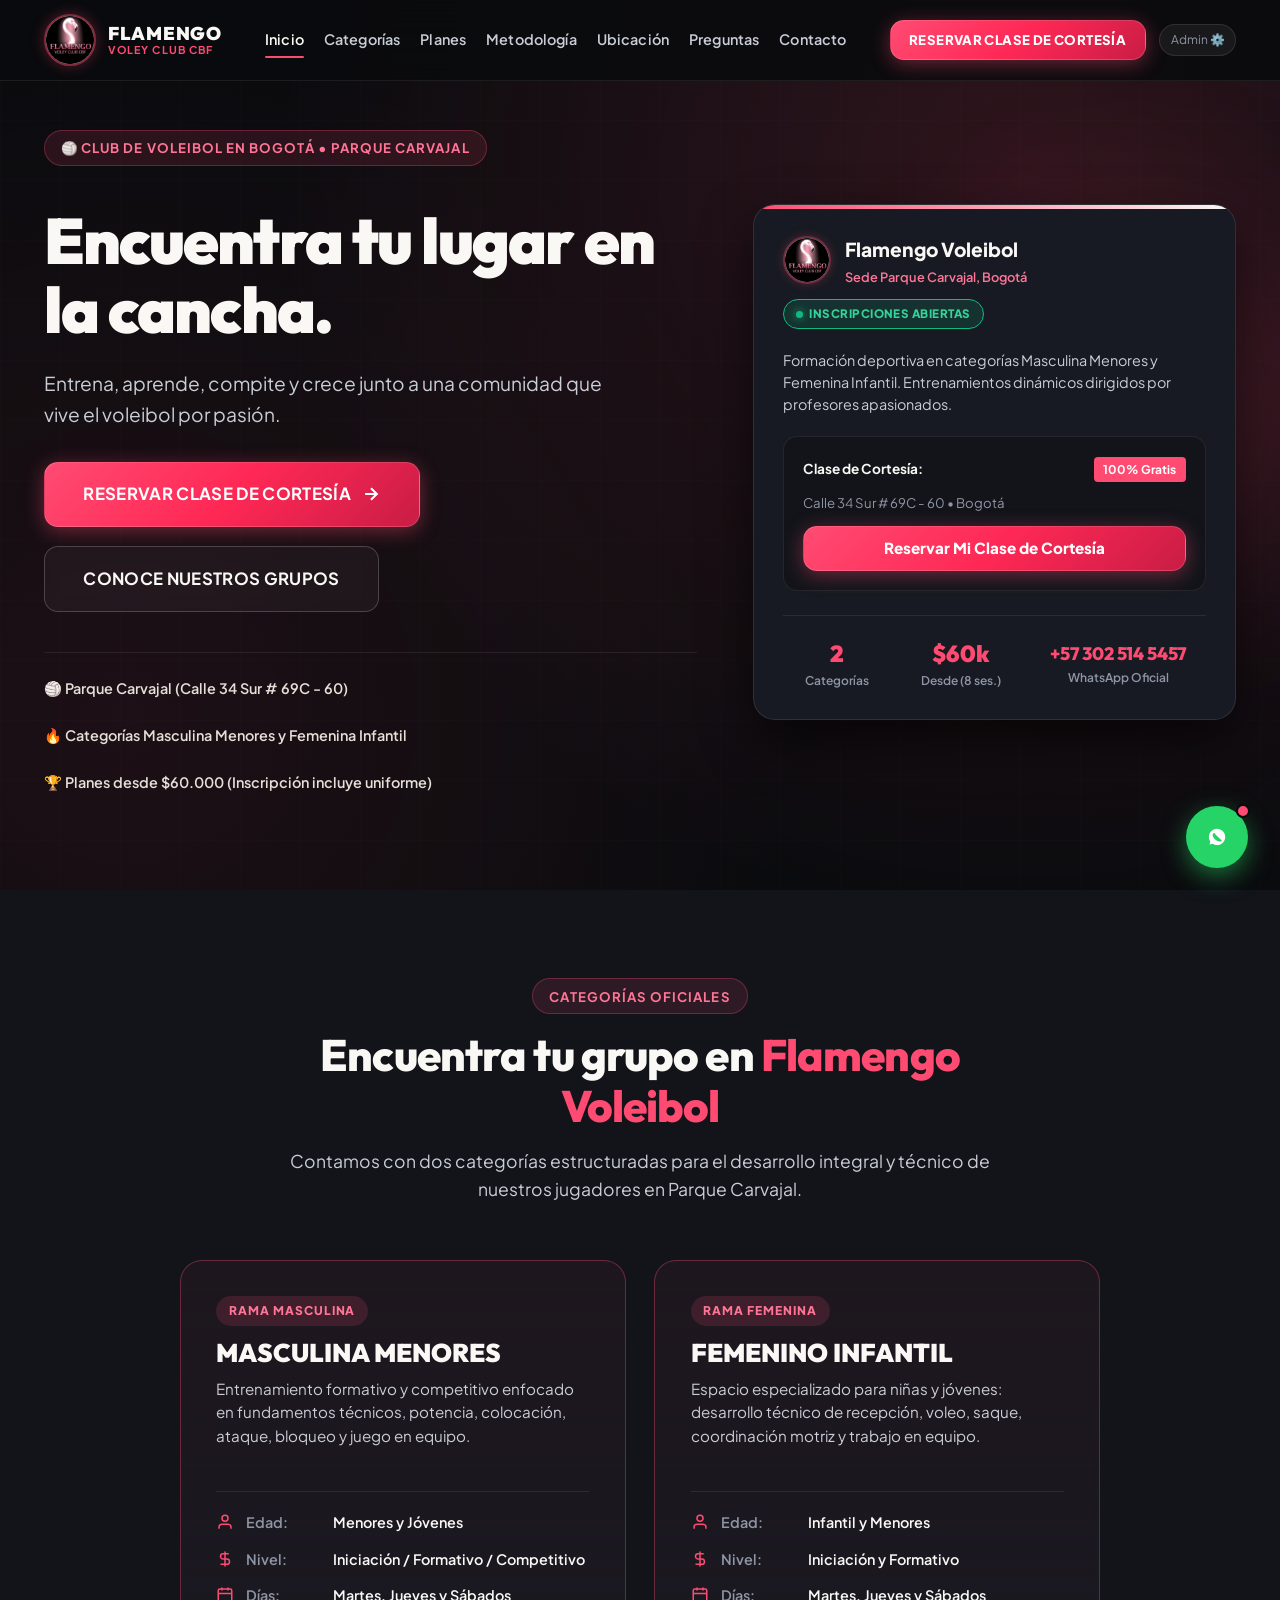
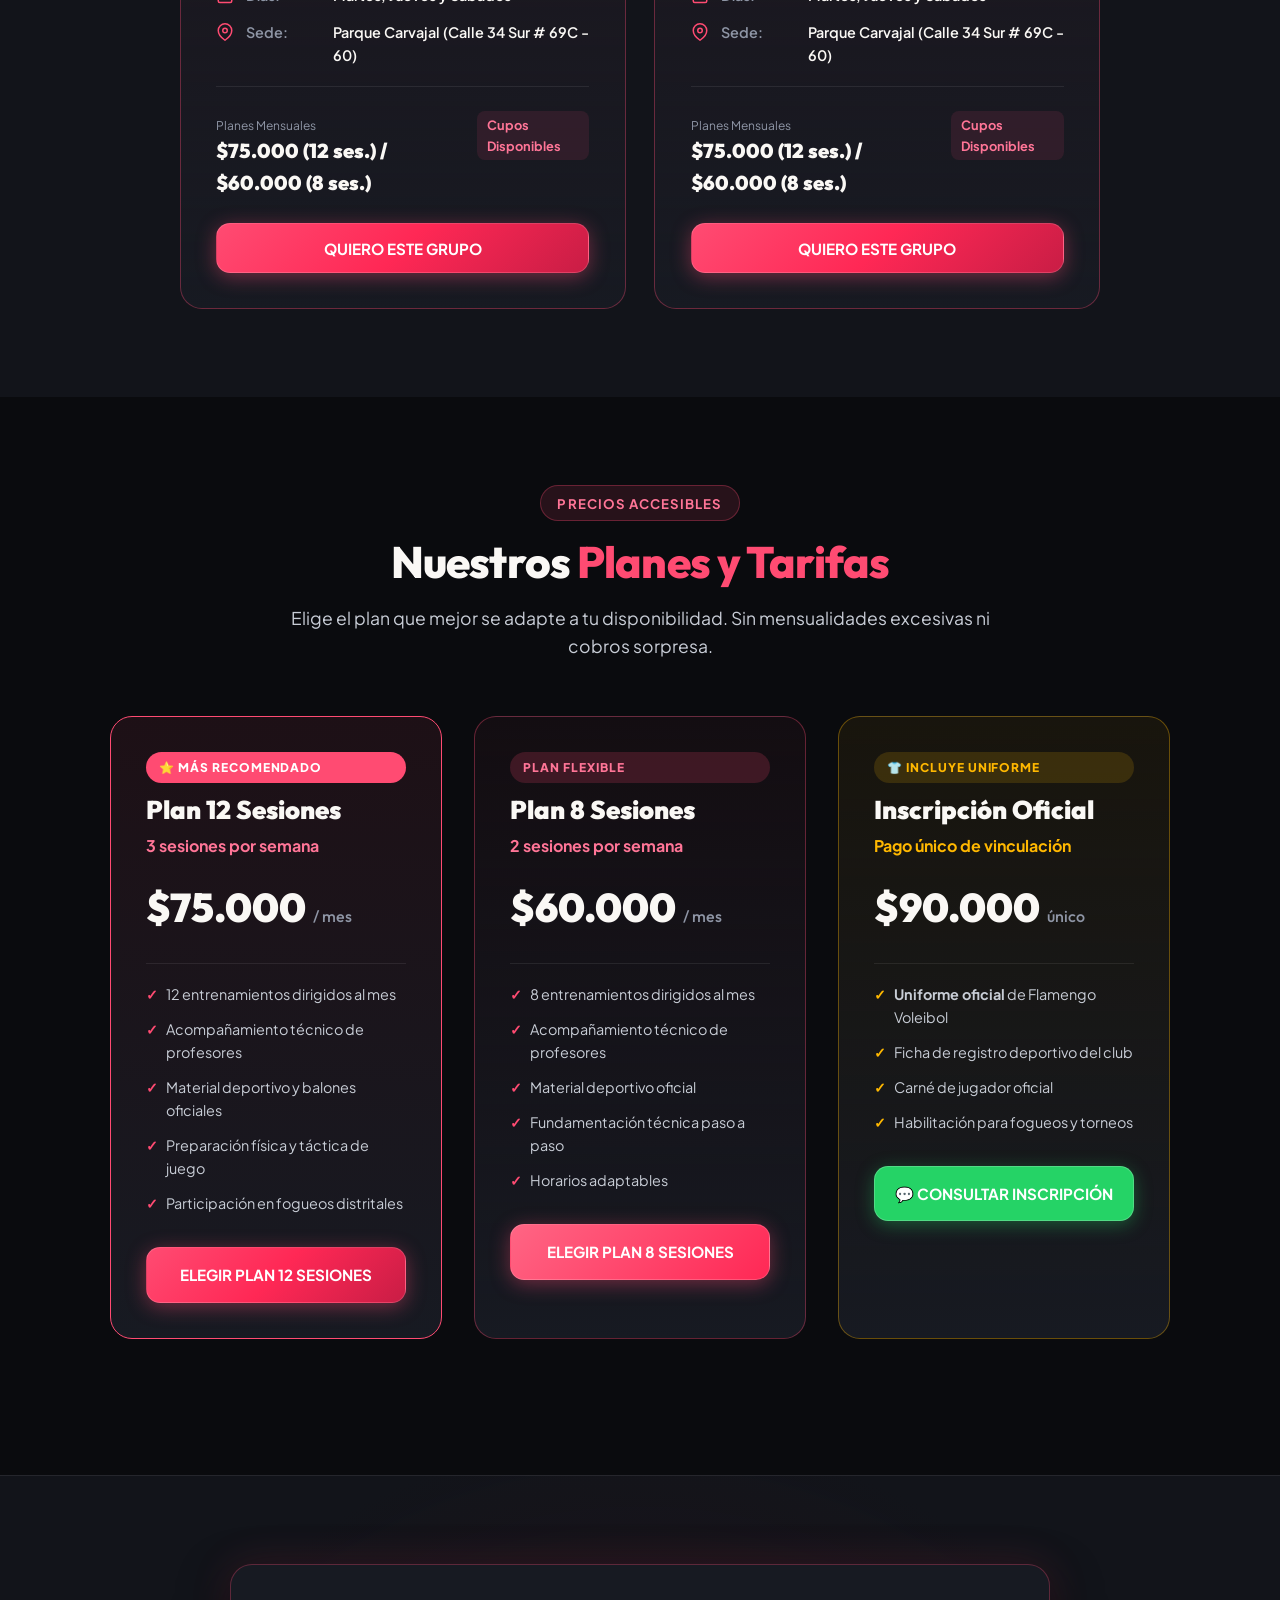
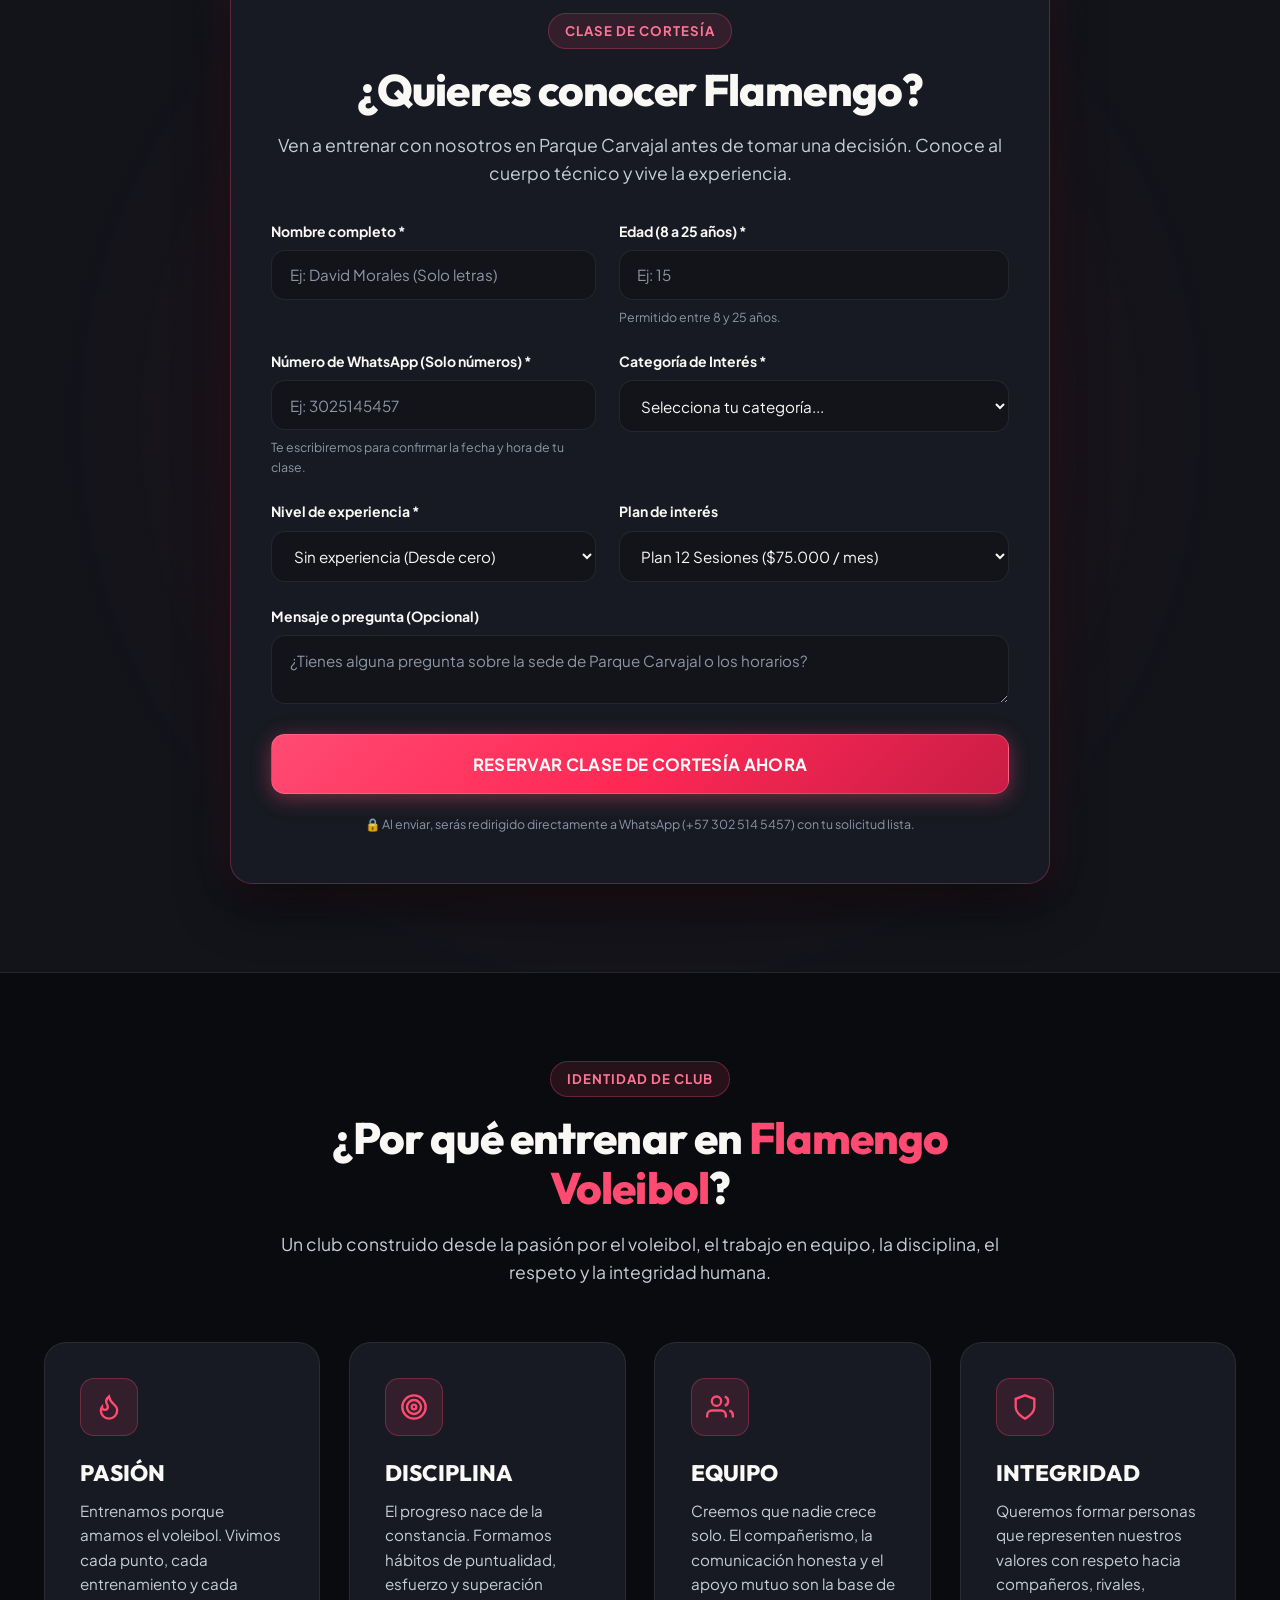
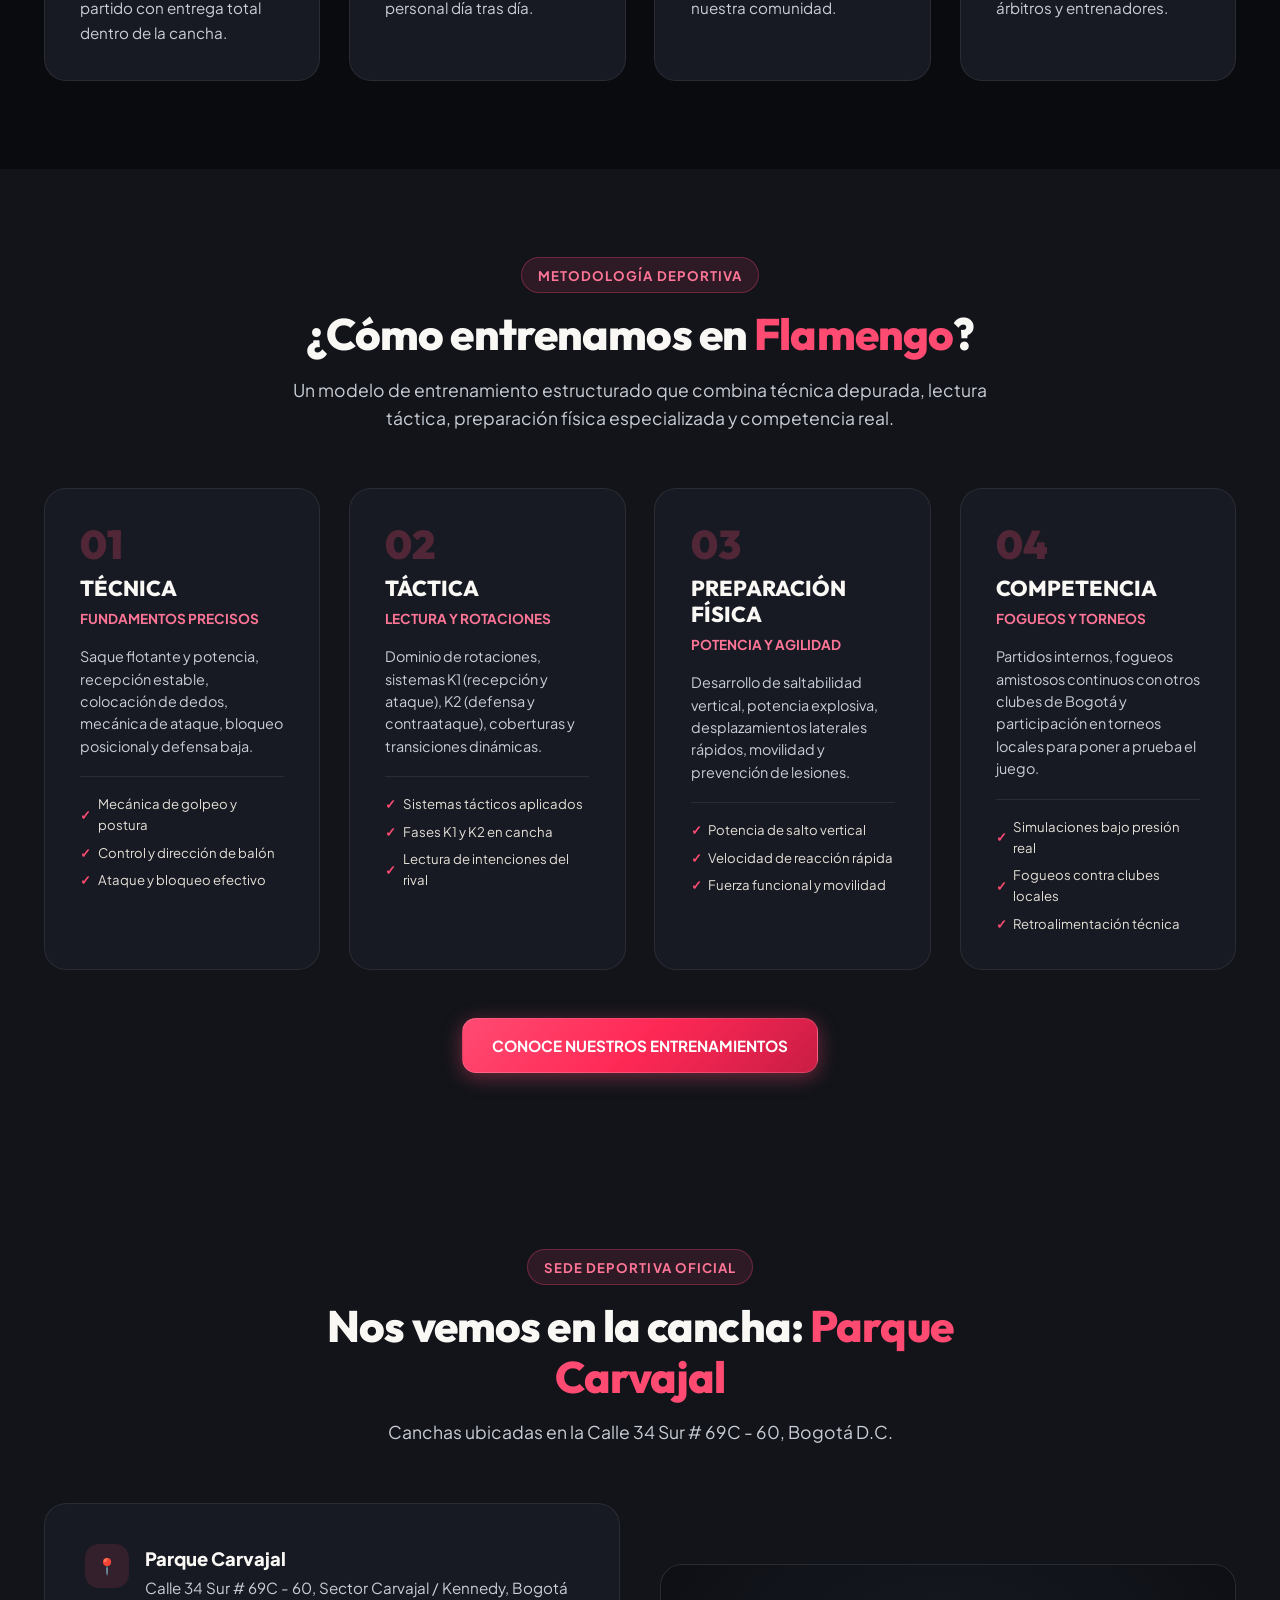
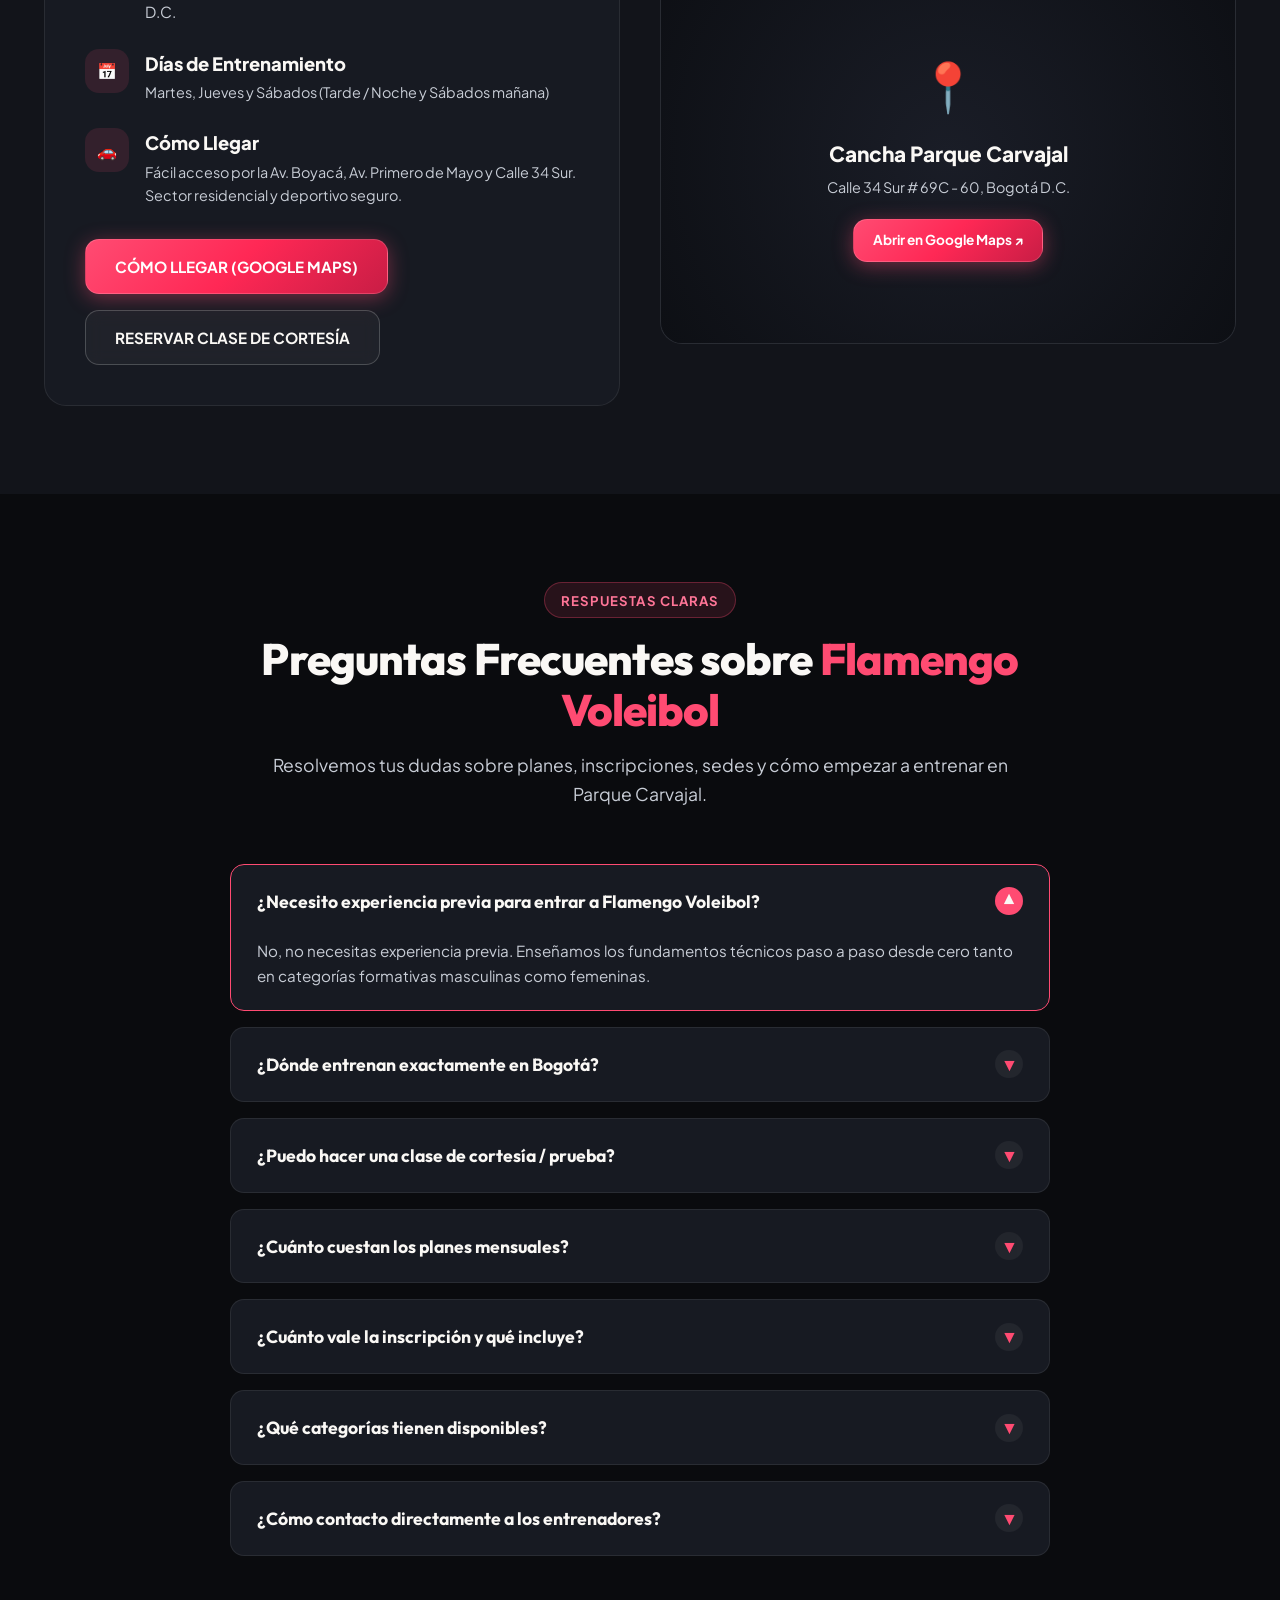
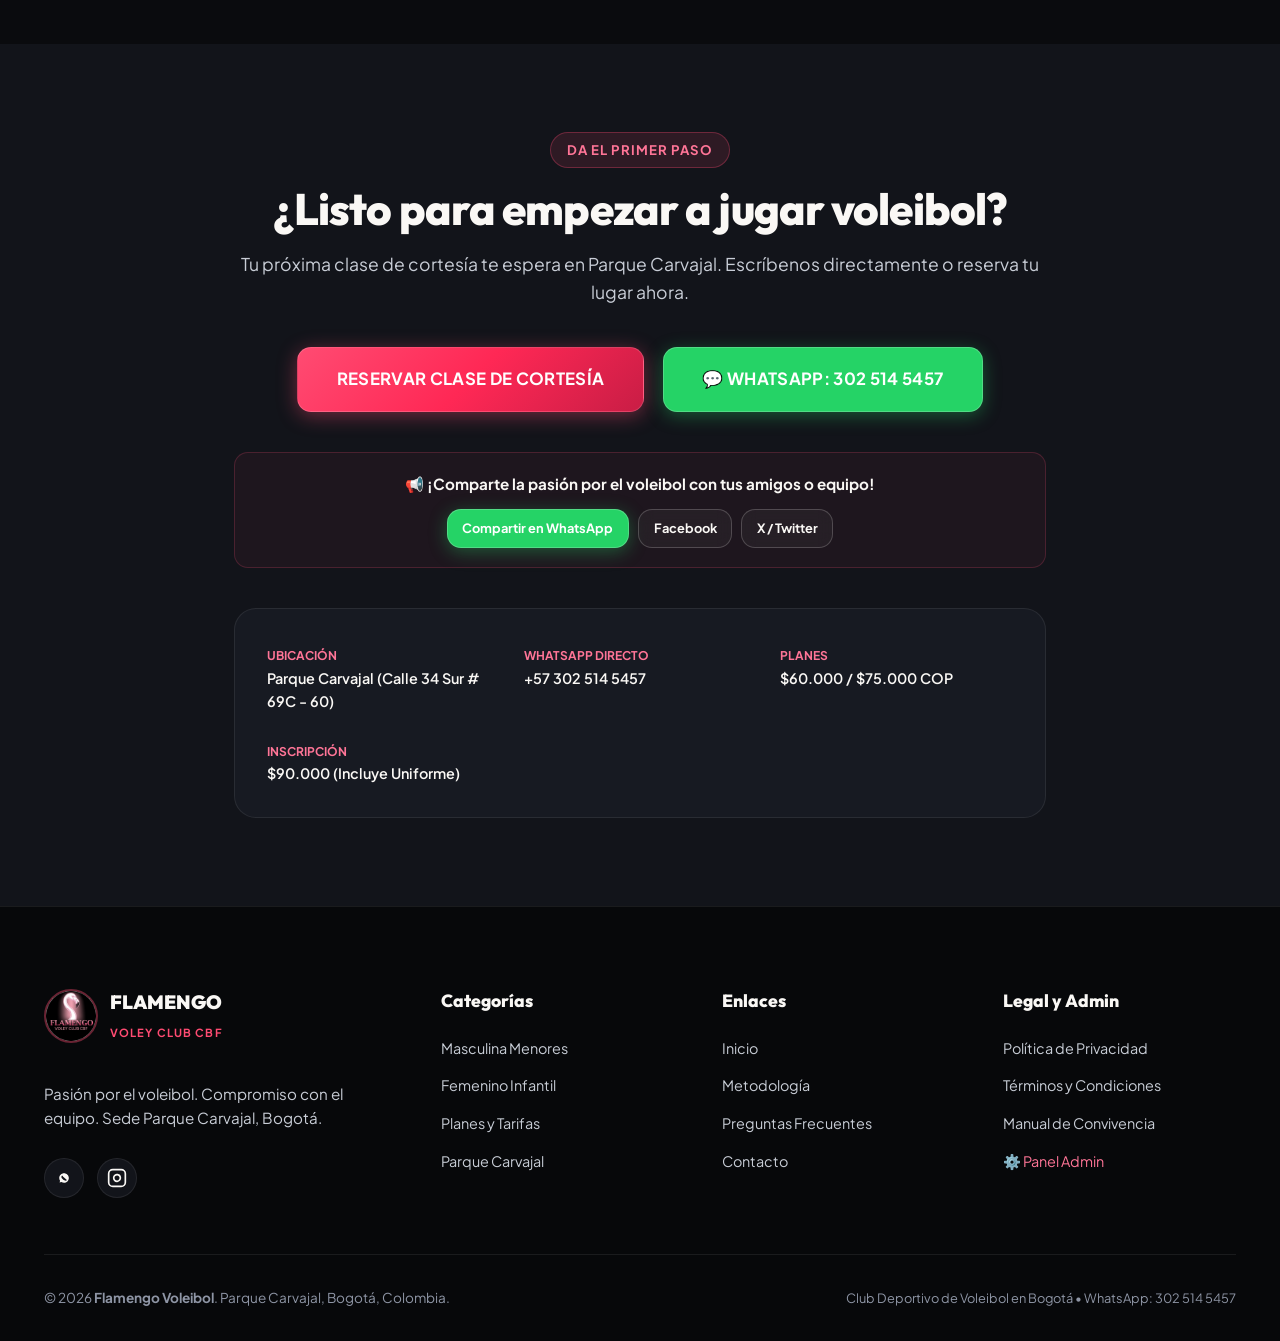
==== commit 429dc5df: "Add files via upload" ====
--- a/index.html
+++ b/index.html
@@ -5,23 +5,23 @@
   <meta charset="UTF-8">
   <meta name="viewport" content="width=device-width, initial-scale=1.0">
 
-  <!-- SEO BÁSICO Y METADATOS -->
-  <title>Flamengo Voleibol | Club de Voleibol en Bogotá • Parque Carvajal</title>
+  <!-- SEO BÁSICO Y METADATOS OPTIMIZADOS -->
+  <title>Flamengo Voleibol | Club de Voleibol en Bogotá</title>
   <meta name="description"
-    content="Club de voleibol en Bogotá (Parque Carvajal, Calle 34 Sur # 69C-60). Categorías Masculina Menores y Femenino Infantil. Planes de 8 y 12 sesiones desde $60.000. Reserva tu clase de cortesía.">
+    content="Entrena voleibol en Bogotá (Parque Carvajal). Categorías Menores e Infantil, planes desde $60.000 COP. ¡Reserva tu clase de cortesía gratis hoy!">
   <meta name="keywords"
     content="club de voleibol en bogota, voleibol parque carvajal, voleibol kennedy bogota, voleibol infantil bogota, voleibol menores bogota, clases de voleibol bogota">
   <meta name="author" content="Flamengo Voleibol Bogotá">
   <meta name="robots" content="index, follow, max-image-preview:large, max-snippet:-1, max-video-preview:-1">
-  <link rel="canonical" href="https://flamengovoley.com/">
+  <link rel="canonical" href="https://flamengovoleyclub.github.io/flamengovoley.com/">
 
   <!-- OPEN GRAPH / WHATSAPP / FACEBOOK -->
   <meta property="og:type" content="website">
   <meta property="og:site_name" content="Flamengo Voleibol">
-  <meta property="og:title" content="Flamengo Voleibol | Club de Voleibol en Bogotá • Parque Carvajal">
+  <meta property="og:title" content="Flamengo Voleibol | Club de Voleibol en Bogotá">
   <meta property="og:description"
-    content="Encuentra tu lugar en la cancha. Entrena voleibol en Parque Carvajal (Calle 34 Sur # 69C - 60). Reserva tu clase de cortesía hoy.">
-  <meta property="og:url" content="https://flamengovoley.com/">
+    content="Entrena voleibol en Bogotá (Parque Carvajal). Categorías Menores e Infantil, planes desde $60.000 COP. ¡Reserva tu clase de cortesía gratis hoy!">
+  <meta property="og:url" content="https://flamengovoleyclub.github.io/flamengovoley.com/">
   <meta property="og:image" content="assets/images/logo.png">
   <meta property="og:image:width" content="1200">
   <meta property="og:image:height" content="630">
@@ -31,7 +31,7 @@
   <meta name="twitter:card" content="summary_large_image">
   <meta name="twitter:title" content="Flamengo Voleibol | Club de Voleibol en Bogotá">
   <meta name="twitter:description"
-    content="Entrena voleibol en Bogotá. Categorías Masculina Menores y Femenina Infantil. Clase de cortesía disponible.">
+    content="Entrena voleibol en Bogotá (Parque Carvajal). Categorías Menores e Infantil, planes desde $60.000 COP. ¡Reserva tu clase de cortesía gratis hoy!">
   <meta name="twitter:image" content="assets/images/logo.png">
 
   <!-- FAVICON -->
@@ -50,12 +50,12 @@
     "@graph": [
       {
         "@type": "SportsClub",
-        "@id": "https://flamengovoley.com/#organization",
+        "@id": "https://flamengovoleyclub.github.io/flamengovoley.com/#organization",
         "name": "Flamengo Voleibol",
         "alternateName": "Club Flamengo Voleibol Bogotá",
-        "url": "https://flamengovoley.com/",
-        "logo": "https://flamengovoley.com/assets/images/logo.png",
-        "image": "https://flamengovoley.com/assets/images/logo.png",
+        "url": "https://flamengovoleyclub.github.io/flamengovoley.com/",
+        "logo": "https://flamengovoleyclub.github.io/flamengovoley.com/assets/images/logo.png",
+        "image": "https://flamengovoleyclub.github.io/flamengovoley.com/assets/images/logo.png",
         "description": "Club de voleibol en Bogotá. Sede Parque Carvajal (Calle 34 Sur # 69C - 60). Categorías Masculina Menores y Femenino Infantil.",
         "sport": "Volleyball",
         "address": {
@@ -98,11 +98,11 @@
       },
       {
         "@type": "WebSite",
-        "@id": "https://flamengovoley.com/#website",
-        "url": "https://flamengovoley.com/",
+        "@id": "https://flamengovoleyclub.github.io/flamengovoley.com/#website",
+        "url": "https://flamengovoleyclub.github.io/flamengovoley.com/",
         "name": "Flamengo Voleibol Bogotá",
         "publisher": {
-          "@id": "https://flamengovoley.com/#organization"
+          "@id": "https://flamengovoleyclub.github.io/flamengovoley.com/#organization"
         },
         "inLanguage": "es-CO"
       }
@@ -201,7 +201,7 @@
           </div>
 
           <h1 class="hero-title" data-bind="hero.titlePrimary">
-            Encuentra tu lugar en la cancha.
+            Club de Voleibol en Bogotá • Encuentra tu lugar en la cancha
           </h1>
 
           <p class="hero-subtitle" data-bind="hero.subtitle">
@@ -210,13 +210,13 @@
 
           <div class="hero-actions">
             <a href="#entrenamiento-prueba" class="btn btn-lg btn-primary btn-track-entrenar pulse-animation"
-              data-location="hero_primary">
+              data-location="hero_primary" aria-label="Reservar clase de cortesía en Parque Carvajal">
               <span data-bind="hero.ctaPrimaryText">RESERVAR CLASE DE CORTESÍA</span>
               <svg viewBox="0 0 24 24" fill="none" stroke="currentColor" stroke-width="2.5">
                 <path d="M5 12h14M12 5l7 7-7 7" />
               </svg>
             </a>
-            <a href="#grupos" class="btn btn-lg btn-secondary">
+            <a href="#grupos" class="btn btn-lg btn-secondary" aria-label="Conocer nuestros grupos de voleibol">
               <span data-bind="hero.ctaSecondaryText">CONOCE NUESTROS GRUPOS</span>
             </a>
           </div>
@@ -241,8 +241,8 @@
               <img src="assets/images/logo.png" alt="Flamengo Voleibol"
                 style="width: 48px; height: 48px; border-radius: 50%; object-fit: cover; border: 2px solid rgba(255,75,114,0.4); box-shadow: 0 0 10px rgba(255,75,114,0.25); flex-shrink: 0;">
               <div>
-                <h2 style="font-size: 1.2rem; font-weight: 800; color: var(--bone-white); margin-bottom: 0.15rem;">
-                  Flamengo Voleibol</h2>
+                <span style="font-size: 1.2rem; font-weight: 800; color: var(--bone-white); margin-bottom: 0.15rem; display: block;">
+                  Flamengo Voleibol</span>
                 <p style="font-size: 0.8rem; color: var(--pink-soft); font-weight: 600;">Sede Parque Carvajal, Bogotá
                 </p>
               </div>
@@ -251,8 +251,7 @@
           </div>
 
           <p style="font-size: 0.9rem; color: var(--text-secondary); line-height: 1.55; margin-bottom: 1.3rem;">
-            Formación deportiva en categorías <strong>Masculina Menores</strong> y <strong>Femenina Infantil</strong>.
-            Entrenamientos dinámicos dirigidos por profesores apasionados.
+            Formación deportiva en categorías Masculina Menores y Femenina Infantil. Entrenamientos dinámicos dirigidos por profesores apasionados.
           </p>
 
           <div
@@ -498,8 +497,8 @@
               </li>
             </ul>
 
-            <a href="#entrenamiento-prueba" class="btn btn-primary btn-block pulse-animation">
-              QUIERO ESTE PLAN
+            <a href="#entrenamiento-prueba" class="btn btn-primary btn-block pulse-animation" aria-label="Elegir Plan 12 Sesiones de Voleibol">
+              ELEGIR PLAN 12 SESIONES
             </a>
           </article>
 
@@ -532,8 +531,8 @@
             </ul>
 
             <a href="#entrenamiento-prueba" class="btn btn-primary btn-block"
-              style="background: linear-gradient(135deg, #FF6584 0%, #FF2855 100%);">
-              QUIERO ESTE PLAN
+              style="background: linear-gradient(135deg, #FF6584 0%, #FF2855 100%);" aria-label="Elegir Plan 8 Sesiones de Voleibol">
+              ELEGIR PLAN 8 SESIONES
             </a>
           </article>
 
@@ -909,8 +908,8 @@
             <div class="location-item">
               <div class="location-icon-wrapper">📍</div>
               <div>
-                <h3 style="font-size: 1.15rem; font-weight: 800; color: var(--bone-white); margin-bottom: 0.2rem;">
-                  Parque Carvajal</h3>
+                <span style="font-size: 1.15rem; font-weight: 800; color: var(--bone-white); margin-bottom: 0.2rem; display: block;">
+                  Parque Carvajal</span>
                 <p style="color: var(--text-secondary); font-size: 0.95rem;">
                   Calle 34 Sur # 69C - 60, Sector Carvajal / Kennedy, Bogotá D.C.
                 </p>
@@ -920,8 +919,8 @@
             <div class="location-item">
               <div class="location-icon-wrapper">📅</div>
               <div>
-                <h3 style="font-size: 1.15rem; font-weight: 800; color: var(--bone-white); margin-bottom: 0.2rem;">Días
-                  de Entrenamiento</h3>
+                <span style="font-size: 1.15rem; font-weight: 800; color: var(--bone-white); margin-bottom: 0.2rem; display: block;">Días
+                  de Entrenamiento</span>
                 <p style="color: var(--text-secondary); font-size: 0.9rem;">
                   Martes, Jueves y Sábados (Tarde / Noche y Sábados mañana)
                 </p>
@@ -931,8 +930,8 @@
             <div class="location-item">
               <div class="location-icon-wrapper">🚗</div>
               <div>
-                <h3 style="font-size: 1.15rem; font-weight: 800; color: var(--bone-white); margin-bottom: 0.2rem;">Cómo
-                  Llegar</h3>
+                <span style="font-size: 1.15rem; font-weight: 800; color: var(--bone-white); margin-bottom: 0.2rem; display: block;">Cómo
+                  Llegar</span>
                 <p style="color: var(--text-secondary); font-size: 0.9rem;">
                   Fácil acceso por la Av. Boyacá, Av. Primero de Mayo y Calle 34 Sur. Sector residencial y deportivo
                   seguro.
@@ -942,11 +941,11 @@
 
             <div style="display: flex; flex-wrap: wrap; gap: 1rem; margin-top: 0.5rem;">
               <a href="https://maps.google.com/?q=Calle+34+Sur+%23+69C-60+Bogota" target="_blank"
-                rel="noopener noreferrer" class="btn btn-primary dynamic-maps-link">
+                rel="noopener noreferrer" class="btn btn-primary dynamic-maps-link" aria-label="Ver ruta en Google Maps a Parque Carvajal">
                 CÓMO LLEGAR (GOOGLE MAPS)
               </a>
               <a href="#entrenamiento-prueba" class="btn btn-secondary btn-track-entrenar"
-                data-location="ubicacion_card">
+                data-location="ubicacion_card" aria-label="Reservar clase de cortesía en Parque Carvajal">
                 RESERVAR CLASE DE CORTESÍA
               </a>
             </div>
@@ -957,13 +956,13 @@
             <div
               style="width: 100%; height: 100%; display: flex; flex-direction: column; align-items: center; justify-content: center; background: radial-gradient(circle, #1a1d27 0%, #0d0f14 100%); padding: 2rem; text-align: center;">
               <div style="font-size: 3rem; margin-bottom: 0.8rem;">📍</div>
-              <h3 style="font-size: 1.3rem; font-weight: 800; color: var(--bone-white); margin-bottom: 0.4rem;">Cancha
-                Parque Carvajal</h3>
+              <span style="font-size: 1.3rem; font-weight: 800; color: var(--bone-white); margin-bottom: 0.4rem; display: block;">Cancha
+                Parque Carvajal</span>
               <p style="font-size: 0.9rem; color: var(--text-secondary); max-width: 320px; margin-bottom: 1.2rem;">
                 Calle 34 Sur # 69C - 60, Bogotá D.C.
               </p>
               <a href="https://maps.google.com/?q=Calle+34+Sur+%23+69C-60+Bogota" target="_blank"
-                rel="noopener noreferrer" class="btn btn-sm btn-primary dynamic-maps-link">
+                rel="noopener noreferrer" class="btn btn-sm btn-primary dynamic-maps-link" aria-label="Abrir mapa de Parque Carvajal en Google Maps">
                 Abrir en Google Maps ↗
               </a>
             </div>
@@ -996,7 +995,7 @@
             </button>
             <div class="faq-answer">
               <p>No, no necesitas experiencia previa. Enseñamos los fundamentos técnicos paso a paso desde cero tanto en
-                Masculina Menores como en Femenino Infantil.</p>
+                categorías formativas masculinas como femeninas.</p>
             </div>
           </div>
 
@@ -1006,8 +1005,7 @@
               <span class="faq-icon">▼</span>
             </button>
             <div class="faq-answer">
-              <p>Entrenamos en el <strong>Parque Carvajal</strong>, ubicado en la <strong>Calle 34 Sur # 69C -
-                  60</strong>, Bogotá D.C. (Sector Carvajal / Kennedy).</p>
+              <p>Entrenamos en el <strong>Parque Carvajal</strong>, ubicado en la Calle 34 Sur # 69C - 60, Bogotá D.C. (Sector Carvajal / Kennedy).</p>
             </div>
           </div>
 
@@ -1017,8 +1015,8 @@
               <span class="faq-icon">▼</span>
             </button>
             <div class="faq-answer">
-              <p>¡Sí, por supuesto! Puedes reservar tu clase de cortesía directamente haciendo clic en el botón de
-                WhatsApp o completando el formulario en esta web.</p>
+              <p>¡Sí, por supuesto! Puedes reservar tu clase de cortesía 100% gratis haciendo clic en el botón de
+                WhatsApp o completando el formulario de registro.</p>
             </div>
           </div>
 
@@ -1028,8 +1026,7 @@
               <span class="faq-icon">▼</span>
             </button>
             <div class="faq-answer">
-              <p>Contamos con dos planes muy accesibles: <strong>Plan 12 sesiones (3 por semana) por $75.000
-                  COP</strong> y <strong>Plan 8 sesiones (2 por semana) por $60.000 COP</strong>.</p>
+              <p>Contamos con dos planes muy accesibles: Plan 12 sesiones (3 por semana) por $75.000 COP y Plan 8 sesiones (2 por semana) por $60.000 COP.</p>
             </div>
           </div>
 
@@ -1039,8 +1036,7 @@
               <span class="faq-icon">▼</span>
             </button>
             <div class="faq-answer">
-              <p>La inscripción es de <strong>$90.000 COP (pago único)</strong> e incluye el <strong>uniforme oficial
-                  del club</strong> y la ficha deportiva.</p>
+              <p>La inscripción es de $90.000 COP (pago único) e incluye el uniforme oficial del club y la ficha de registro deportivo.</p>
             </div>
           </div>
 
@@ -1050,8 +1046,7 @@
               <span class="faq-icon">▼</span>
             </button>
             <div class="faq-answer">
-              <p>Actualmente contamos con dos categorías activas: <strong>Masculina Menores</strong> y <strong>Femenina
-                  Infantil</strong>.</p>
+              <p>Actualmente contamos con dos grupos activos: categoría Masculina Menores y categoría Femenina Infantil.</p>
             </div>
           </div>
 
@@ -1082,14 +1077,36 @@
           Tu próxima clase de cortesía te espera en Parque Carvajal. Escríbenos directamente o reserva tu lugar ahora.
         </p>
 
-        <div style="display: flex; flex-wrap: wrap; justify-content: center; gap: 1.2rem; margin-bottom: 3rem;">
+        <div style="display: flex; flex-wrap: wrap; justify-content: center; gap: 1.2rem; margin-bottom: 2.5rem;">
           <a href="#entrenamiento-prueba" class="btn btn-lg btn-primary btn-track-entrenar pulse-animation"
-            data-location="contacto_bottom">
+            data-location="contacto_bottom" aria-label="Reservar clase de cortesía en formulario">
             RESERVAR CLASE DE CORTESÍA
           </a>
-          <a href="#" class="btn btn-lg btn-whatsapp dynamic-whatsapp-link" target="_blank" rel="noopener noreferrer">
+          <a href="#" class="btn btn-lg btn-whatsapp dynamic-whatsapp-link" target="_blank" rel="noopener noreferrer"
+            aria-label="Contactar por WhatsApp Oficial">
             💬 WHATSAPP: 302 514 5457
           </a>
+        </div>
+
+        <!-- WIDGET DE COMPARTIR EN REDES SOCIALES -->
+        <div style="margin-bottom: 2.5rem; padding: 1.2rem; background: rgba(255, 75, 114, 0.05); border-radius: var(--radius-md); border: 1px solid rgba(255, 75, 114, 0.2);">
+          <span style="font-size: 0.95rem; font-weight: 700; color: var(--bone-white); display: block; margin-bottom: 0.8rem;">
+            📢 ¡Comparte la pasión por el voleibol con tus amigos o equipo!
+          </span>
+          <div style="display: flex; flex-wrap: wrap; justify-content: center; gap: 0.6rem;">
+            <a href="https://api.whatsapp.com/send?text=¡Mira%20el%20Club%20de%20Voleibol%20Flamengo%20en%20Bogot%C3%A1!%20Entrenan%20en%20Parque%20Carvajal:%20https://flamengovoleyclub.github.io/flamengovoley.com/" 
+              target="_blank" rel="noopener noreferrer" class="btn btn-sm btn-whatsapp" style="font-size: 0.8rem; padding: 0.5rem 0.9rem;" aria-label="Compartir en WhatsApp">
+              Compartir en WhatsApp
+            </a>
+            <a href="https://www.facebook.com/sharer/sharer.php?u=https://flamengovoleyclub.github.io/flamengovoley.com/" 
+              target="_blank" rel="noopener noreferrer" class="btn btn-sm btn-secondary" style="font-size: 0.8rem; padding: 0.5rem 0.9rem;" aria-label="Compartir en Facebook">
+              Facebook
+            </a>
+            <a href="https://twitter.com/intent/tweet?text=Club%20de%20Voleibol%20Flamengo%20en%20Bogot%C3%A1%20(Parque%20Carvajal).%20%C2%A1Clase%20de%20cortes%C3%ADa%20gratis!&url=https://flamengovoleyclub.github.io/flamengovoley.com/" 
+              target="_blank" rel="noopener noreferrer" class="btn btn-sm btn-secondary" style="font-size: 0.8rem; padding: 0.5rem 0.9rem;" aria-label="Compartir en X">
+              X / Twitter
+            </a>
+          </div>
         </div>
 
         <div
@@ -1166,7 +1183,7 @@
         </div>
 
         <div>
-          <h3 class="footer-heading">Categorías</h3>
+          <div class="footer-heading">Categorías</div>
           <ul class="footer-links-list">
             <li><a href="#grupos" class="footer-link">Masculina Menores</a></li>
             <li><a href="#grupos" class="footer-link">Femenino Infantil</a></li>
@@ -1176,7 +1193,7 @@
         </div>
 
         <div>
-          <h3 class="footer-heading">Enlaces</h3>
+          <div class="footer-heading">Enlaces</div>
           <ul class="footer-links-list">
             <li><a href="#inicio" class="footer-link">Inicio</a></li>
             <li><a href="#entrenamientos" class="footer-link">Metodología</a></li>
@@ -1186,7 +1203,7 @@
         </div>
 
         <div>
-          <h3 class="footer-heading">Legal y Admin</h3>
+          <div class="footer-heading">Legal y Admin</div>
           <ul class="footer-links-list">
             <li><a href="politica-privacidad.html" class="footer-link">Política de Privacidad</a></li>
             <li><a href="terminos.html" class="footer-link">Términos y Condiciones</a></li>
@@ -1214,7 +1231,7 @@
     <div class="modal-box">
       <button type="button" class="modal-close-btn" aria-label="Cerrar modal">✕</button>
       <div class="modal-icon-success">✓</div>
-      <h3 id="modal-success-title" class="modal-title">¡Solicitud de Cortesía Recibida!</h3>
+      <div id="modal-success-title" class="modal-title" style="font-size: 1.3rem; font-weight: 800; color: var(--bone-white); margin-bottom: 0.8rem;">¡Solicitud de Cortesía Recibida!</div>
       <p class="modal-desc">
         Hemos preparado tu mensaje para WhatsApp. Haz clic abajo para confirmar tu cupo directamente con los
         entrenadores de Parque Carvajal.
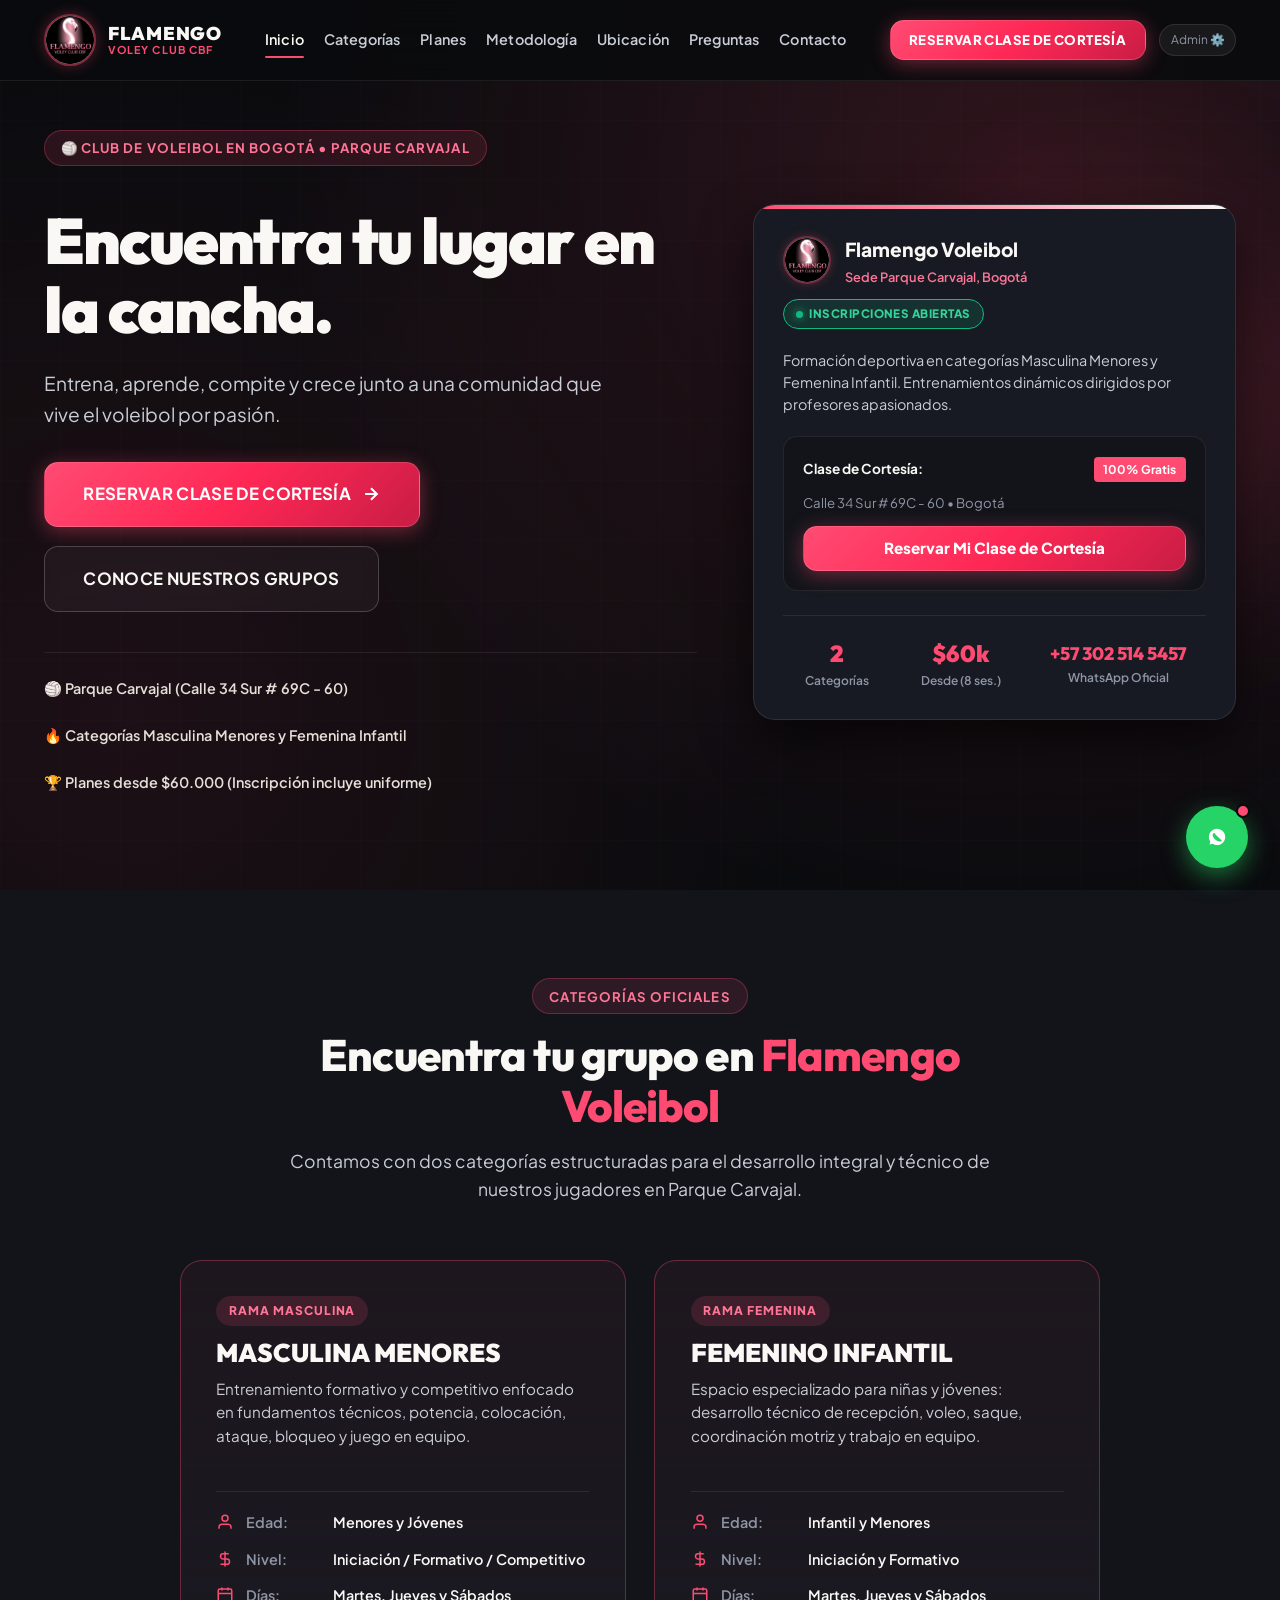
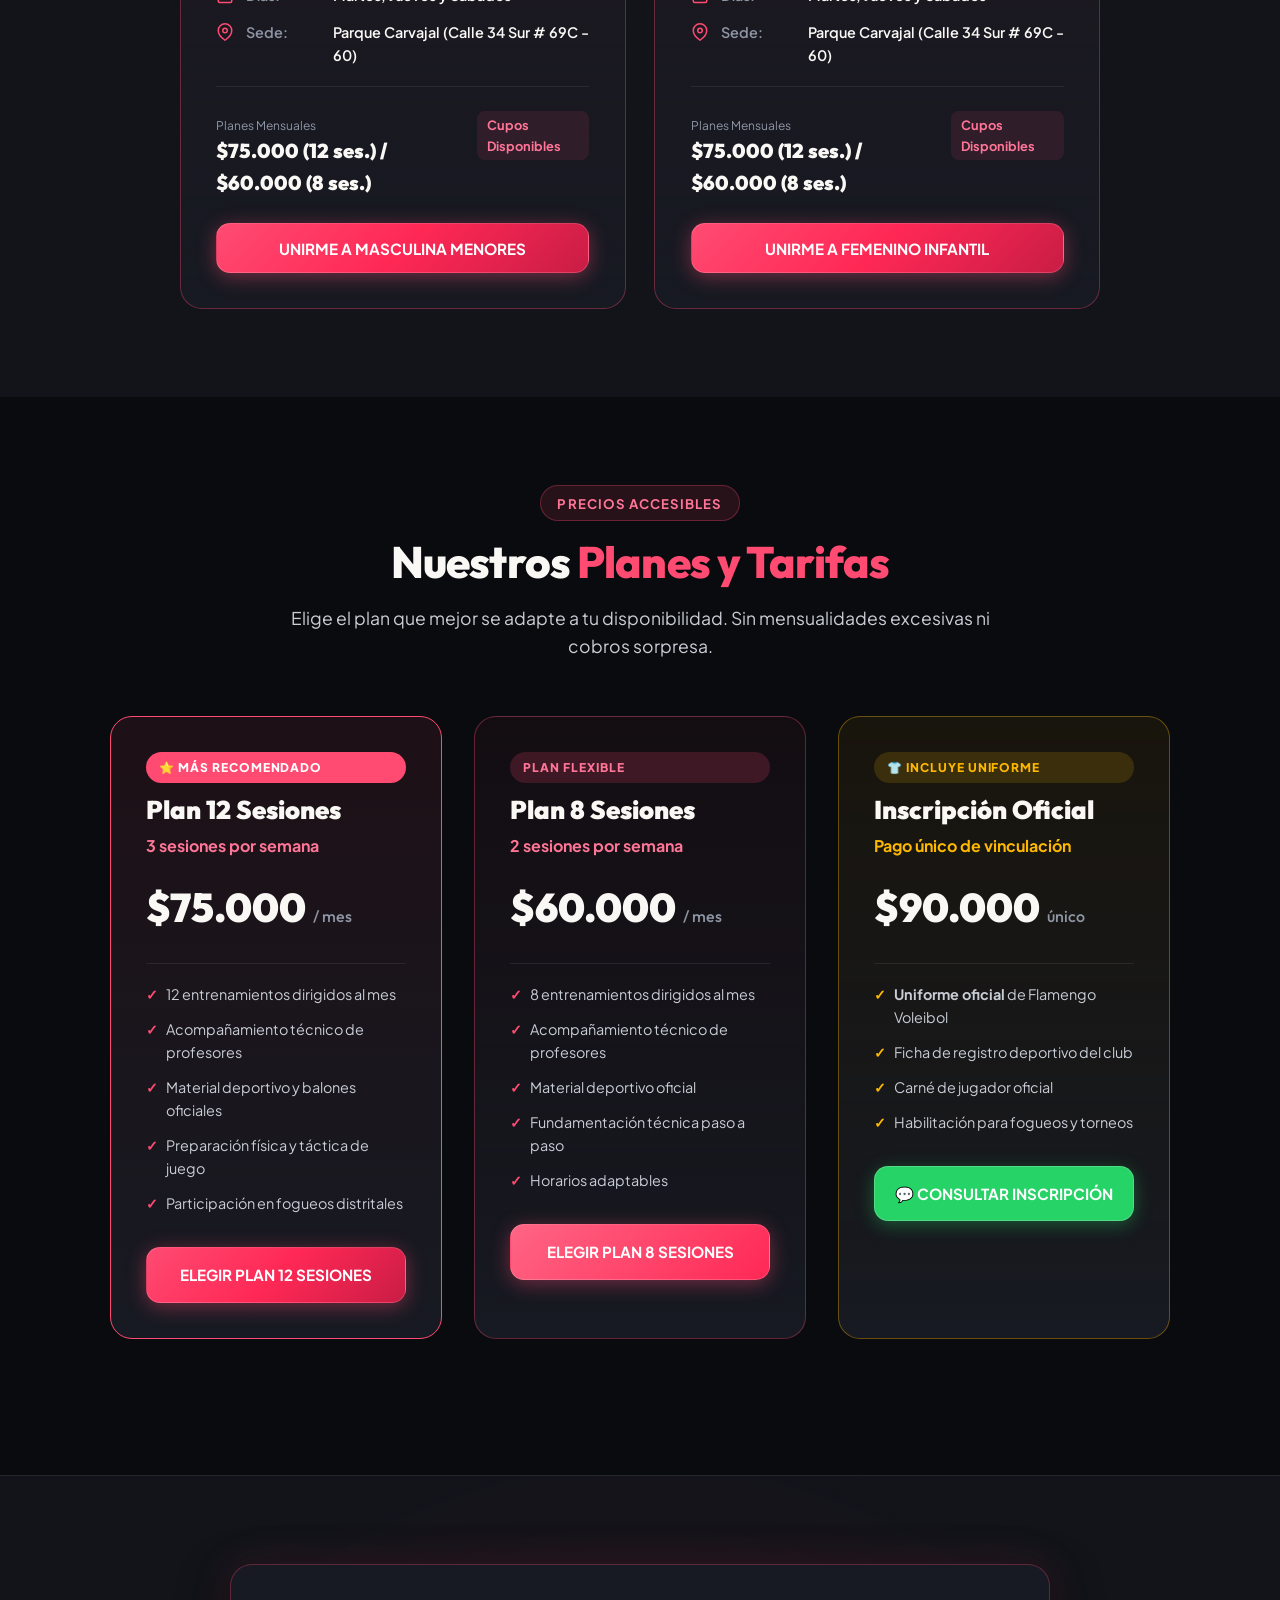
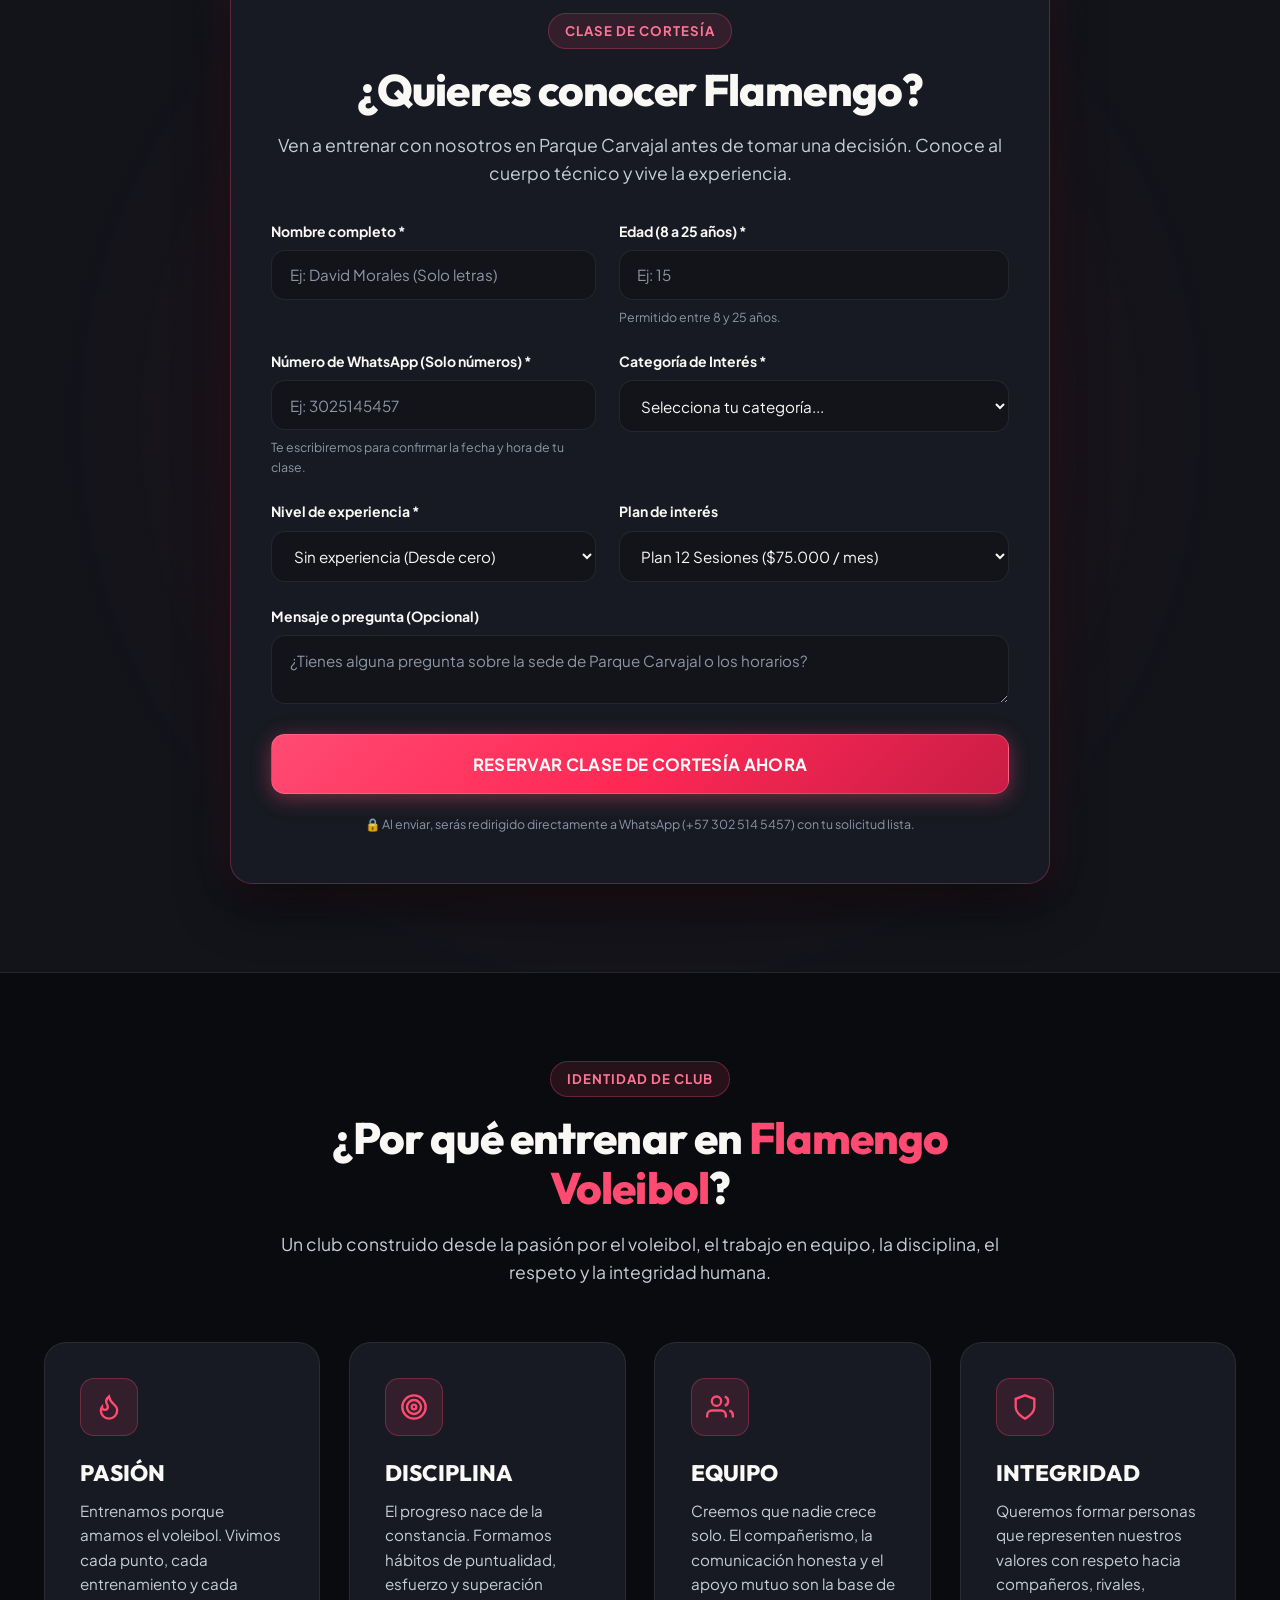
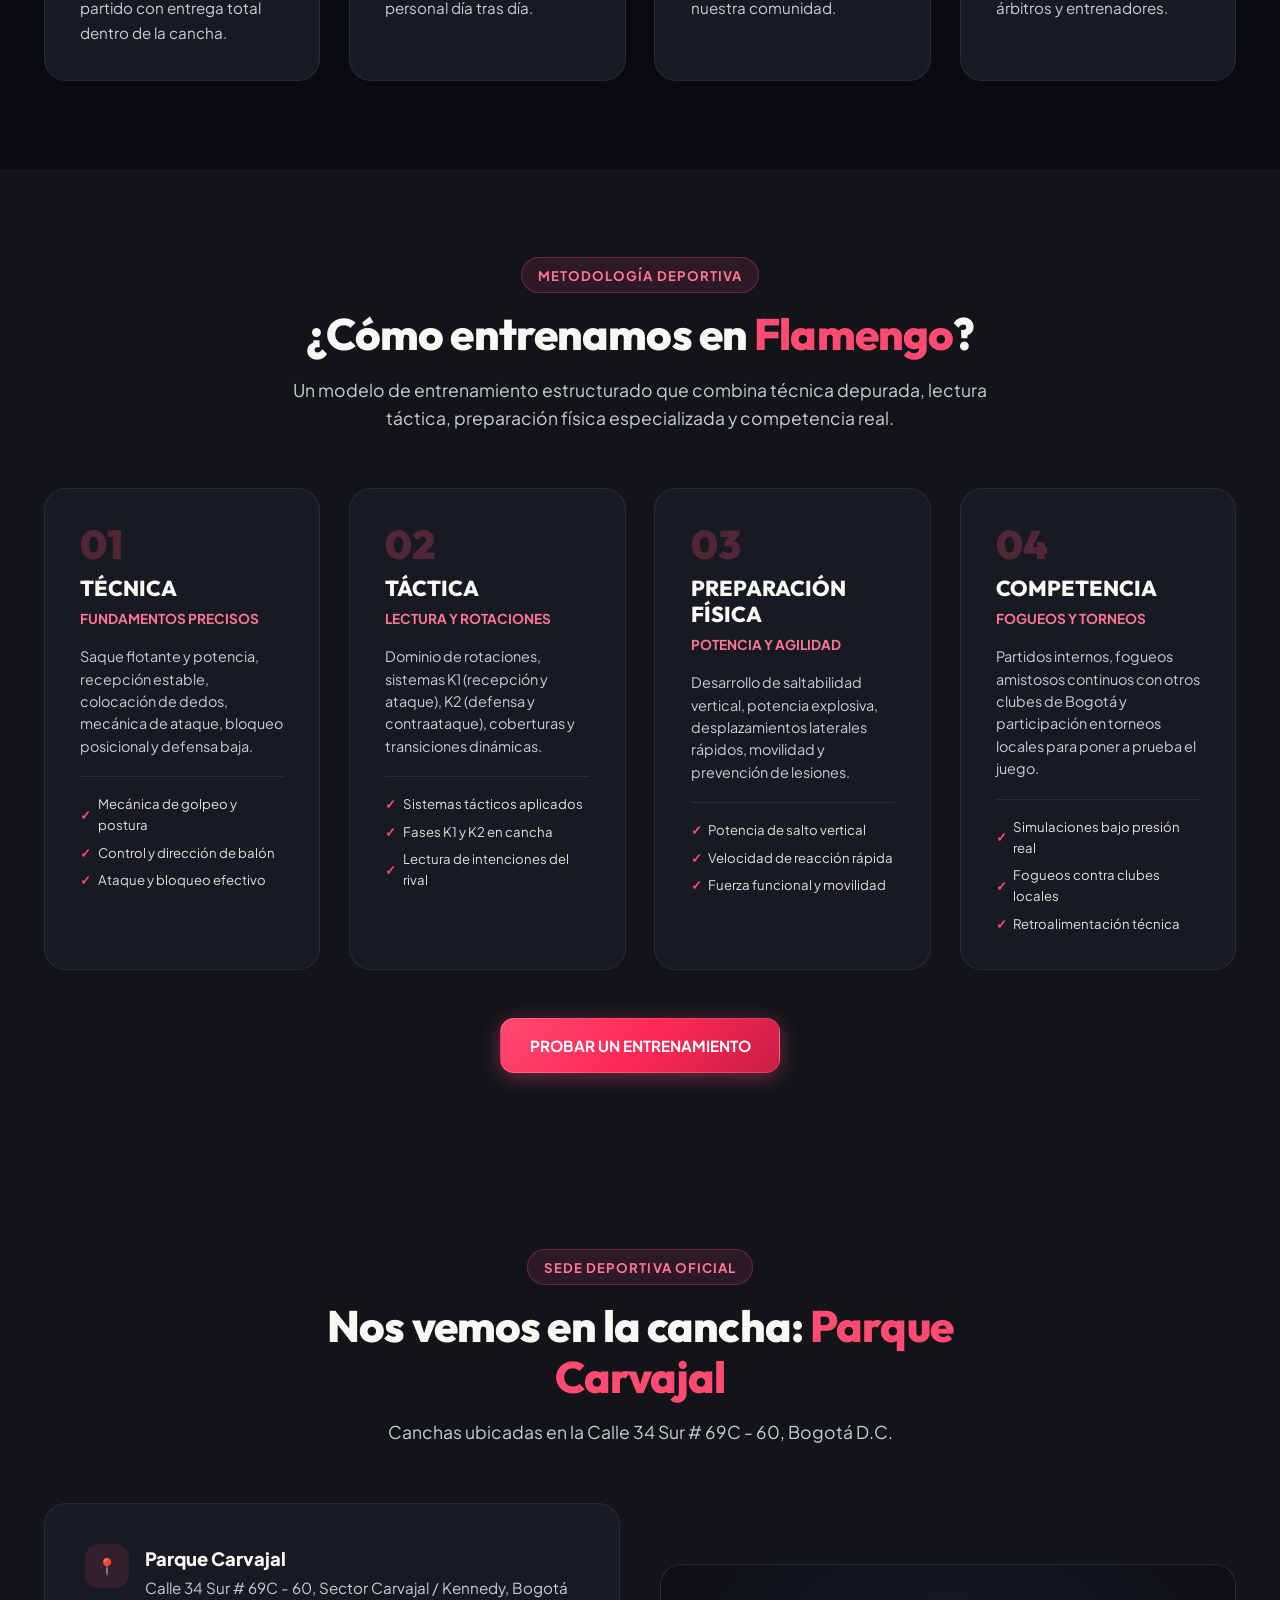
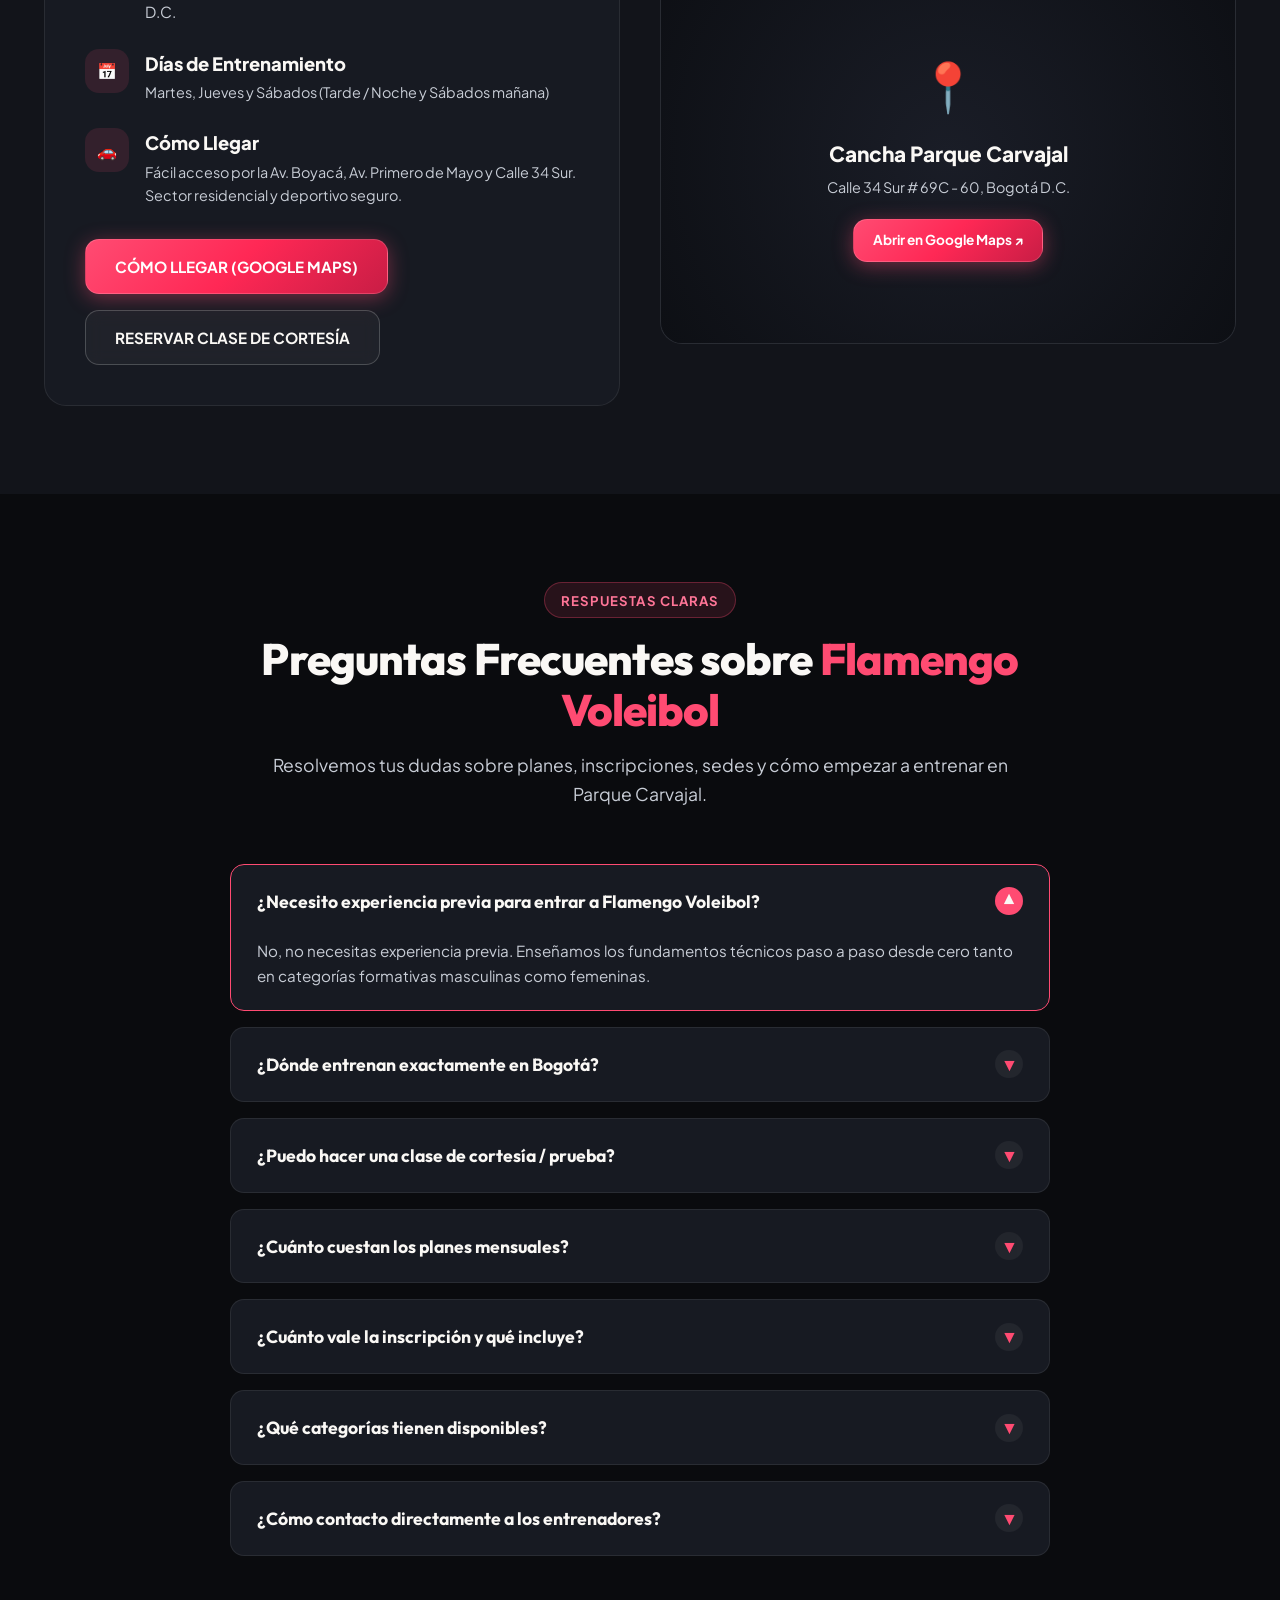
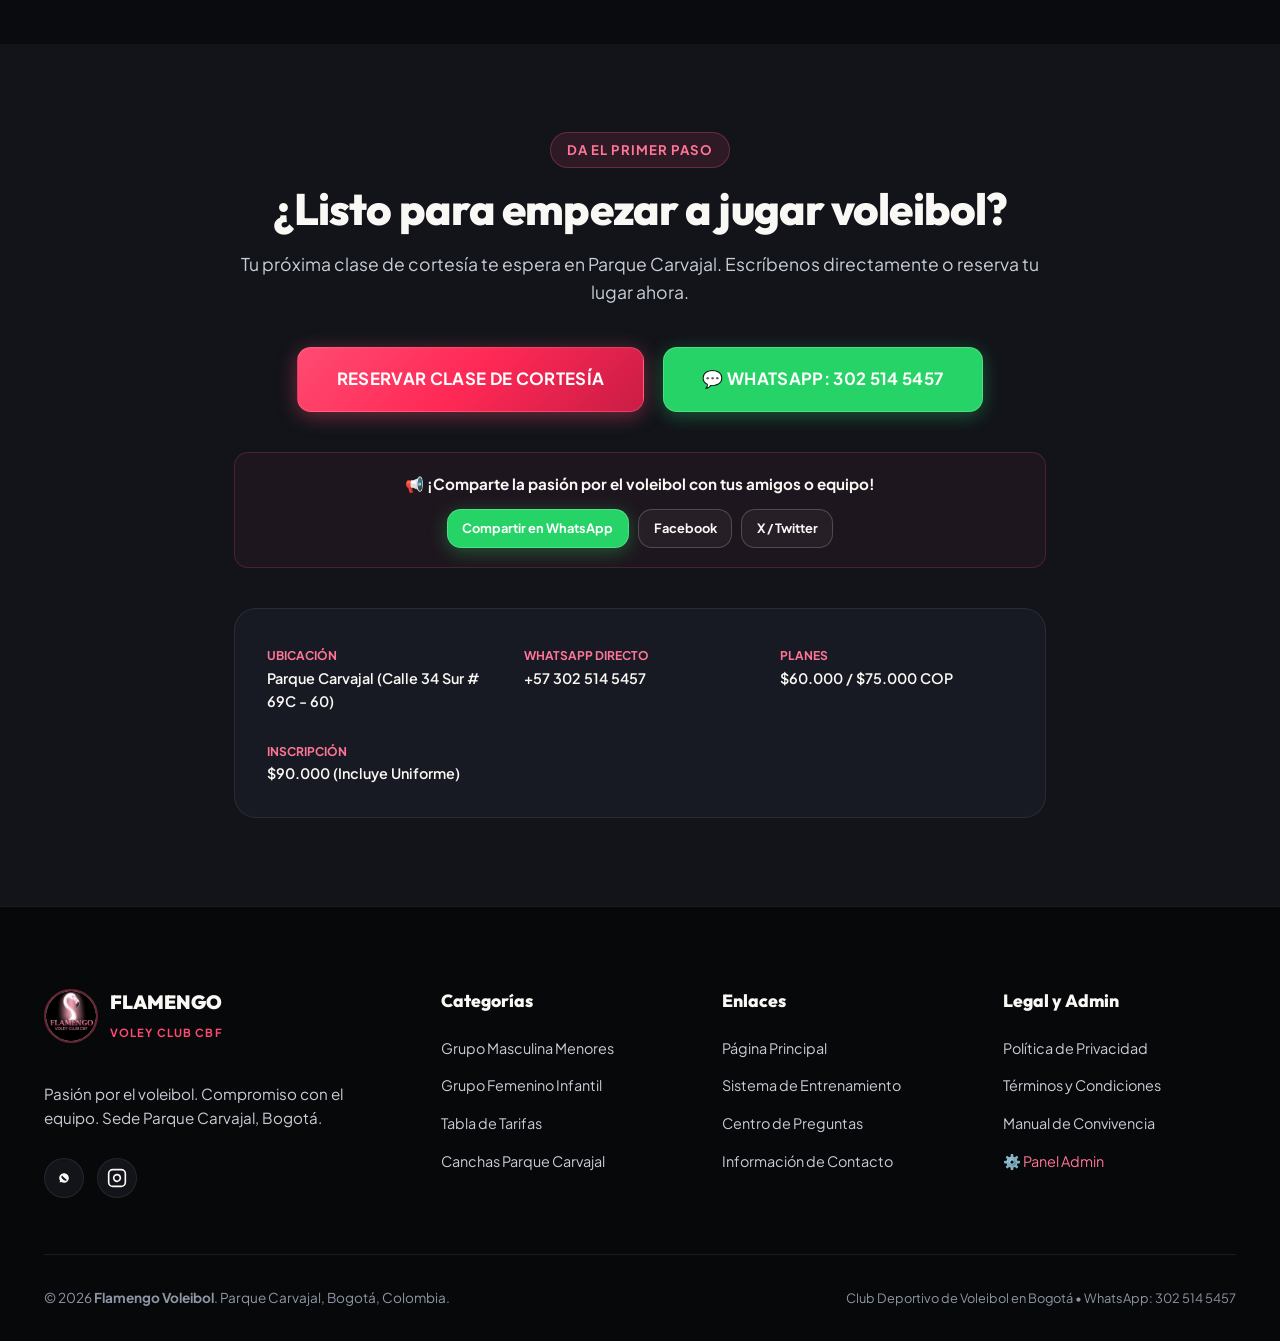
==== commit f366f41c: "Add files via upload" ====
--- a/index.html
+++ b/index.html
@@ -159,15 +159,15 @@
   <!-- MENÚ MÓVIL DESPLEGABLE -->
   <div class="mobile-drawer" role="dialog" aria-modal="true" aria-label="Menú móvil">
     <nav style="display: flex; flex-direction: column; gap: 0.5rem;">
-      <a href="#inicio" class="nav-link">Inicio</a>
-      <a href="#grupos" class="nav-link">Categorías</a>
+      <a href="#inicio" class="nav-link">Ir al Inicio</a>
+      <a href="#grupos" class="nav-link">Ver Categorías</a>
       <a href="#planes" class="nav-link">Planes y Tarifas</a>
-      <a href="#entrenamientos" class="nav-link">Metodología</a>
+      <a href="#entrenamientos" class="nav-link">Nuestra Metodología</a>
       <a href="#nosotros" class="nav-link">Valores del Club</a>
-      <a href="#entrenadores" class="nav-link">Entrenadores</a>
+      <a href="#entrenadores" class="nav-link">Equipo de Entrenadores</a>
       <a href="#ubicacion" class="nav-link">Sede Parque Carvajal</a>
       <a href="#faq" class="nav-link">Preguntas Frecuentes</a>
-      <a href="#contacto" class="nav-link">Contacto</a>
+      <a href="#contacto" class="nav-link">Escríbenos</a>
     </nav>
     <div style="margin-top: auto; display: flex; flex-direction: column; gap: 1rem;">
       <a href="#entrenamiento-prueba" class="btn btn-primary btn-block btn-track-entrenar"
@@ -201,7 +201,7 @@
           </div>
 
           <h1 class="hero-title" data-bind="hero.titlePrimary">
-            Club de Voleibol en Bogotá • Encuentra tu lugar en la cancha
+            Flamengo Voleibol • Club de Voleibol en Bogotá
           </h1>
 
           <p class="hero-subtitle" data-bind="hero.subtitle">
@@ -210,8 +210,8 @@
 
           <div class="hero-actions">
             <a href="#entrenamiento-prueba" class="btn btn-lg btn-primary btn-track-entrenar pulse-animation"
-              data-location="hero_primary" aria-label="Reservar clase de cortesía en Parque Carvajal">
-              <span data-bind="hero.ctaPrimaryText">RESERVAR CLASE DE CORTESÍA</span>
+              data-location="hero_primary" aria-label="Solicitar clase de cortesía en Parque Carvajal">
+              <span data-bind="hero.ctaPrimaryText">SOLICITAR CLASE DE CORTESÍA</span>
               <svg viewBox="0 0 24 24" fill="none" stroke="currentColor" stroke-width="2.5">
                 <path d="M5 12h14M12 5l7 7-7 7" />
               </svg>
@@ -241,7 +241,8 @@
               <img src="assets/images/logo.png" alt="Flamengo Voleibol"
                 style="width: 48px; height: 48px; border-radius: 50%; object-fit: cover; border: 2px solid rgba(255,75,114,0.4); box-shadow: 0 0 10px rgba(255,75,114,0.25); flex-shrink: 0;">
               <div>
-                <span style="font-size: 1.2rem; font-weight: 800; color: var(--bone-white); margin-bottom: 0.15rem; display: block;">
+                <span
+                  style="font-size: 1.2rem; font-weight: 800; color: var(--bone-white); margin-bottom: 0.15rem; display: block;">
                   Flamengo Voleibol</span>
                 <p style="font-size: 0.8rem; color: var(--pink-soft); font-weight: 600;">Sede Parque Carvajal, Bogotá
                 </p>
@@ -251,7 +252,8 @@
           </div>
 
           <p style="font-size: 0.9rem; color: var(--text-secondary); line-height: 1.55; margin-bottom: 1.3rem;">
-            Formación deportiva en categorías Masculina Menores y Femenina Infantil. Entrenamientos dinámicos dirigidos por profesores apasionados.
+            Formación deportiva en categorías Masculina Menores y Femenina Infantil. Entrenamientos dinámicos dirigidos
+            por profesores apasionados.
           </p>
 
           <div
@@ -370,9 +372,9 @@
               <span class="spots-tag">Cupos Disponibles</span>
             </div>
 
-            <button type="button" class="btn btn-primary btn-block btn-select-group"
-              data-group-name="Masculina Menores">
-              QUIERO ESTE GRUPO
+            <button type="button" class="btn btn-primary btn-block btn-select-group" data-group-name="Masculina Menores"
+              aria-label="Elegir grupo Masculina Menores">
+              UNIRME A MASCULINA MENORES
             </button>
           </article>
 
@@ -439,9 +441,9 @@
               <span class="spots-tag">Cupos Disponibles</span>
             </div>
 
-            <button type="button" class="btn btn-primary btn-block btn-select-group"
-              data-group-name="Femenino Infantil">
-              QUIERO ESTE GRUPO
+            <button type="button" class="btn btn-primary btn-block btn-select-group" data-group-name="Femenino Infantil"
+              aria-label="Elegir grupo Femenino Infantil">
+              UNIRME A FEMENINO INFANTIL
             </button>
           </article>
 
@@ -497,7 +499,8 @@
               </li>
             </ul>
 
-            <a href="#entrenamiento-prueba" class="btn btn-primary btn-block pulse-animation" aria-label="Elegir Plan 12 Sesiones de Voleibol">
+            <a href="#entrenamiento-prueba" class="btn btn-primary btn-block pulse-animation"
+              aria-label="Elegir Plan 12 Sesiones de Voleibol">
               ELEGIR PLAN 12 SESIONES
             </a>
           </article>
@@ -531,7 +534,8 @@
             </ul>
 
             <a href="#entrenamiento-prueba" class="btn btn-primary btn-block"
-              style="background: linear-gradient(135deg, #FF6584 0%, #FF2855 100%);" aria-label="Elegir Plan 8 Sesiones de Voleibol">
+              style="background: linear-gradient(135deg, #FF6584 0%, #FF2855 100%);"
+              aria-label="Elegir Plan 8 Sesiones de Voleibol">
               ELEGIR PLAN 8 SESIONES
             </a>
           </article>
@@ -553,13 +557,17 @@
             <ul
               style="display: flex; flex-direction: column; gap: 0.75rem; border-top: 1px solid var(--black-border); padding-top: 1.2rem; margin-bottom: 2rem; color: var(--text-secondary); font-size: 0.9rem;">
               <li style="display: flex; gap: 0.5rem;"><span style="color: var(--color-gold); font-weight: 800;">✓</span>
-                <span><strong>Uniforme oficial</strong> de Flamengo Voleibol</span></li>
+                <span><strong>Uniforme oficial</strong> de Flamengo Voleibol</span>
+              </li>
               <li style="display: flex; gap: 0.5rem;"><span style="color: var(--color-gold); font-weight: 800;">✓</span>
-                <span>Ficha de registro deportivo del club</span></li>
+                <span>Ficha de registro deportivo del club</span>
+              </li>
               <li style="display: flex; gap: 0.5rem;"><span style="color: var(--color-gold); font-weight: 800;">✓</span>
-                <span>Carné de jugador oficial</span></li>
+                <span>Carné de jugador oficial</span>
+              </li>
               <li style="display: flex; gap: 0.5rem;"><span style="color: var(--color-gold); font-weight: 800;">✓</span>
-                <span>Habilitación para fogueos y torneos</span></li>
+                <span>Habilitación para fogueos y torneos</span>
+              </li>
             </ul>
 
             <a href="#" id="btn-plan-inscripcion" class="btn btn-whatsapp btn-block btn-whatsapp-inscripcion"
@@ -821,8 +829,9 @@
         </div>
 
         <div style="text-align: center; margin-top: 3rem;">
-          <a href="#entrenamiento-prueba" class="btn btn-primary btn-track-entrenar" data-location="metodologia">
-            CONOCE NUESTROS ENTRENAMIENTOS
+          <a href="#entrenamiento-prueba" class="btn btn-primary btn-track-entrenar" data-location="metodologia"
+            aria-label="Conocer el sistema de entrenamientos y solicitar prueba">
+            PROBAR UN ENTRENAMIENTO
           </a>
         </div>
       </div>
@@ -852,7 +861,8 @@
             <h3 class="coach-name">Didier</h3>
             <div class="coach-role">Entrenador Principal</div>
             <div class="coach-specialty">
-              <strong>Especialidad:</strong> Táctica de Juego, Sistemas Competitivos y Técnica de Ataque / Bloqueo
+              <span style="font-weight: 700; color: var(--pink-primary);">Especialidad:</span> Táctica de Juego,
+              Sistemas Competitivos y Técnica de Ataque / Bloqueo
             </div>
             <div class="coach-meta">
               <p style="margin-bottom: 0.5rem;">
@@ -871,7 +881,8 @@
             <h3 class="coach-name">Eber</h3>
             <div class="coach-role">Entrenador</div>
             <div class="coach-specialty">
-              <strong>Especialidad:</strong> Fundamentación Técnica, Recepción, Defensa y Semillero Infantil
+              <span style="font-weight: 700; color: var(--pink-primary);">Enfoque:</span> Fundamentación Técnica,
+              Recepción, Defensa y Semillero Infantil
             </div>
             <div class="coach-meta">
               <p style="margin-bottom: 0.5rem;">
@@ -908,7 +919,8 @@
             <div class="location-item">
               <div class="location-icon-wrapper">📍</div>
               <div>
-                <span style="font-size: 1.15rem; font-weight: 800; color: var(--bone-white); margin-bottom: 0.2rem; display: block;">
+                <span
+                  style="font-size: 1.15rem; font-weight: 800; color: var(--bone-white); margin-bottom: 0.2rem; display: block;">
                   Parque Carvajal</span>
                 <p style="color: var(--text-secondary); font-size: 0.95rem;">
                   Calle 34 Sur # 69C - 60, Sector Carvajal / Kennedy, Bogotá D.C.
@@ -919,7 +931,8 @@
             <div class="location-item">
               <div class="location-icon-wrapper">📅</div>
               <div>
-                <span style="font-size: 1.15rem; font-weight: 800; color: var(--bone-white); margin-bottom: 0.2rem; display: block;">Días
+                <span
+                  style="font-size: 1.15rem; font-weight: 800; color: var(--bone-white); margin-bottom: 0.2rem; display: block;">Días
                   de Entrenamiento</span>
                 <p style="color: var(--text-secondary); font-size: 0.9rem;">
                   Martes, Jueves y Sábados (Tarde / Noche y Sábados mañana)
@@ -930,7 +943,8 @@
             <div class="location-item">
               <div class="location-icon-wrapper">🚗</div>
               <div>
-                <span style="font-size: 1.15rem; font-weight: 800; color: var(--bone-white); margin-bottom: 0.2rem; display: block;">Cómo
+                <span
+                  style="font-size: 1.15rem; font-weight: 800; color: var(--bone-white); margin-bottom: 0.2rem; display: block;">Cómo
                   Llegar</span>
                 <p style="color: var(--text-secondary); font-size: 0.9rem;">
                   Fácil acceso por la Av. Boyacá, Av. Primero de Mayo y Calle 34 Sur. Sector residencial y deportivo
@@ -941,7 +955,8 @@
 
             <div style="display: flex; flex-wrap: wrap; gap: 1rem; margin-top: 0.5rem;">
               <a href="https://maps.google.com/?q=Calle+34+Sur+%23+69C-60+Bogota" target="_blank"
-                rel="noopener noreferrer" class="btn btn-primary dynamic-maps-link" aria-label="Ver ruta en Google Maps a Parque Carvajal">
+                rel="noopener noreferrer" class="btn btn-primary dynamic-maps-link"
+                aria-label="Ver ruta en Google Maps a Parque Carvajal">
                 CÓMO LLEGAR (GOOGLE MAPS)
               </a>
               <a href="#entrenamiento-prueba" class="btn btn-secondary btn-track-entrenar"
@@ -956,13 +971,15 @@
             <div
               style="width: 100%; height: 100%; display: flex; flex-direction: column; align-items: center; justify-content: center; background: radial-gradient(circle, #1a1d27 0%, #0d0f14 100%); padding: 2rem; text-align: center;">
               <div style="font-size: 3rem; margin-bottom: 0.8rem;">📍</div>
-              <span style="font-size: 1.3rem; font-weight: 800; color: var(--bone-white); margin-bottom: 0.4rem; display: block;">Cancha
+              <span
+                style="font-size: 1.3rem; font-weight: 800; color: var(--bone-white); margin-bottom: 0.4rem; display: block;">Cancha
                 Parque Carvajal</span>
               <p style="font-size: 0.9rem; color: var(--text-secondary); max-width: 320px; margin-bottom: 1.2rem;">
                 Calle 34 Sur # 69C - 60, Bogotá D.C.
               </p>
               <a href="https://maps.google.com/?q=Calle+34+Sur+%23+69C-60+Bogota" target="_blank"
-                rel="noopener noreferrer" class="btn btn-sm btn-primary dynamic-maps-link" aria-label="Abrir mapa de Parque Carvajal en Google Maps">
+                rel="noopener noreferrer" class="btn btn-sm btn-primary dynamic-maps-link"
+                aria-label="Abrir mapa de Parque Carvajal en Google Maps">
                 Abrir en Google Maps ↗
               </a>
             </div>
@@ -1005,7 +1022,8 @@
               <span class="faq-icon">▼</span>
             </button>
             <div class="faq-answer">
-              <p>Entrenamos en el <strong>Parque Carvajal</strong>, ubicado en la Calle 34 Sur # 69C - 60, Bogotá D.C. (Sector Carvajal / Kennedy).</p>
+              <p>Entrenamos en el <strong>Parque Carvajal</strong>, ubicado en la Calle 34 Sur # 69C - 60, Bogotá D.C.
+                (Sector Carvajal / Kennedy).</p>
             </div>
           </div>
 
@@ -1026,7 +1044,8 @@
               <span class="faq-icon">▼</span>
             </button>
             <div class="faq-answer">
-              <p>Contamos con dos planes muy accesibles: Plan 12 sesiones (3 por semana) por $75.000 COP y Plan 8 sesiones (2 por semana) por $60.000 COP.</p>
+              <p>Contamos con dos planes muy accesibles: Plan 12 sesiones (3 por semana) por $75.000 COP y Plan 8
+                sesiones (2 por semana) por $60.000 COP.</p>
             </div>
           </div>
 
@@ -1036,7 +1055,8 @@
               <span class="faq-icon">▼</span>
             </button>
             <div class="faq-answer">
-              <p>La inscripción es de $90.000 COP (pago único) e incluye el uniforme oficial del club y la ficha de registro deportivo.</p>
+              <p>La inscripción es de $90.000 COP (pago único) e incluye el uniforme oficial del club y la ficha de
+                registro deportivo.</p>
             </div>
           </div>
 
@@ -1046,7 +1066,8 @@
               <span class="faq-icon">▼</span>
             </button>
             <div class="faq-answer">
-              <p>Actualmente contamos con dos grupos activos: categoría Masculina Menores y categoría Femenina Infantil.</p>
+              <p>Actualmente contamos con dos grupos activos: categoría Masculina Menores y categoría Femenina Infantil.
+              </p>
             </div>
           </div>
 
@@ -1089,21 +1110,26 @@
         </div>
 
         <!-- WIDGET DE COMPARTIR EN REDES SOCIALES -->
-        <div style="margin-bottom: 2.5rem; padding: 1.2rem; background: rgba(255, 75, 114, 0.05); border-radius: var(--radius-md); border: 1px solid rgba(255, 75, 114, 0.2);">
-          <span style="font-size: 0.95rem; font-weight: 700; color: var(--bone-white); display: block; margin-bottom: 0.8rem;">
+        <div
+          style="margin-bottom: 2.5rem; padding: 1.2rem; background: rgba(255, 75, 114, 0.05); border-radius: var(--radius-md); border: 1px solid rgba(255, 75, 114, 0.2);">
+          <span
+            style="font-size: 0.95rem; font-weight: 700; color: var(--bone-white); display: block; margin-bottom: 0.8rem;">
             📢 ¡Comparte la pasión por el voleibol con tus amigos o equipo!
           </span>
           <div style="display: flex; flex-wrap: wrap; justify-content: center; gap: 0.6rem;">
-            <a href="https://api.whatsapp.com/send?text=¡Mira%20el%20Club%20de%20Voleibol%20Flamengo%20en%20Bogot%C3%A1!%20Entrenan%20en%20Parque%20Carvajal:%20https://flamengovoleyclub.github.io/flamengovoley.com/" 
-              target="_blank" rel="noopener noreferrer" class="btn btn-sm btn-whatsapp" style="font-size: 0.8rem; padding: 0.5rem 0.9rem;" aria-label="Compartir en WhatsApp">
+            <a href="https://api.whatsapp.com/send?text=¡Mira%20el%20Club%20de%20Voleibol%20Flamengo%20en%20Bogot%C3%A1!%20Entrenan%20en%20Parque%20Carvajal:%20https://flamengovoleyclub.github.io/flamengovoley.com/"
+              target="_blank" rel="noopener noreferrer" class="btn btn-sm btn-whatsapp"
+              style="font-size: 0.8rem; padding: 0.5rem 0.9rem;" aria-label="Compartir en WhatsApp">
               Compartir en WhatsApp
             </a>
-            <a href="https://www.facebook.com/sharer/sharer.php?u=https://flamengovoleyclub.github.io/flamengovoley.com/" 
-              target="_blank" rel="noopener noreferrer" class="btn btn-sm btn-secondary" style="font-size: 0.8rem; padding: 0.5rem 0.9rem;" aria-label="Compartir en Facebook">
+            <a href="https://www.facebook.com/sharer/sharer.php?u=https://flamengovoleyclub.github.io/flamengovoley.com/"
+              target="_blank" rel="noopener noreferrer" class="btn btn-sm btn-secondary"
+              style="font-size: 0.8rem; padding: 0.5rem 0.9rem;" aria-label="Compartir en Facebook">
               Facebook
             </a>
-            <a href="https://twitter.com/intent/tweet?text=Club%20de%20Voleibol%20Flamengo%20en%20Bogot%C3%A1%20(Parque%20Carvajal).%20%C2%A1Clase%20de%20cortes%C3%ADa%20gratis!&url=https://flamengovoleyclub.github.io/flamengovoley.com/" 
-              target="_blank" rel="noopener noreferrer" class="btn btn-sm btn-secondary" style="font-size: 0.8rem; padding: 0.5rem 0.9rem;" aria-label="Compartir en X">
+            <a href="https://twitter.com/intent/tweet?text=Club%20de%20Voleibol%20Flamengo%20en%20Bogot%C3%A1%20(Parque%20Carvajal).%20%C2%A1Clase%20de%20cortes%C3%ADa%20gratis!&url=https://flamengovoleyclub.github.io/flamengovoley.com/"
+              target="_blank" rel="noopener noreferrer" class="btn btn-sm btn-secondary"
+              style="font-size: 0.8rem; padding: 0.5rem 0.9rem;" aria-label="Compartir en X">
               X / Twitter
             </a>
           </div>
@@ -1185,20 +1211,20 @@
         <div>
           <div class="footer-heading">Categorías</div>
           <ul class="footer-links-list">
-            <li><a href="#grupos" class="footer-link">Masculina Menores</a></li>
-            <li><a href="#grupos" class="footer-link">Femenino Infantil</a></li>
-            <li><a href="#planes" class="footer-link">Planes y Tarifas</a></li>
-            <li><a href="#ubicacion" class="footer-link">Parque Carvajal</a></li>
+            <li><a href="#grupos" class="footer-link">Grupo Masculina Menores</a></li>
+            <li><a href="#grupos" class="footer-link">Grupo Femenino Infantil</a></li>
+            <li><a href="#planes" class="footer-link">Tabla de Tarifas</a></li>
+            <li><a href="#ubicacion" class="footer-link">Canchas Parque Carvajal</a></li>
           </ul>
         </div>
 
         <div>
           <div class="footer-heading">Enlaces</div>
           <ul class="footer-links-list">
-            <li><a href="#inicio" class="footer-link">Inicio</a></li>
-            <li><a href="#entrenamientos" class="footer-link">Metodología</a></li>
-            <li><a href="#faq" class="footer-link">Preguntas Frecuentes</a></li>
-            <li><a href="#contacto" class="footer-link">Contacto</a></li>
+            <li><a href="#inicio" class="footer-link">Página Principal</a></li>
+            <li><a href="#entrenamientos" class="footer-link">Sistema de Entrenamiento</a></li>
+            <li><a href="#faq" class="footer-link">Centro de Preguntas</a></li>
+            <li><a href="#contacto" class="footer-link">Información de Contacto</a></li>
           </ul>
         </div>
 
@@ -1231,7 +1257,9 @@
     <div class="modal-box">
       <button type="button" class="modal-close-btn" aria-label="Cerrar modal">✕</button>
       <div class="modal-icon-success">✓</div>
-      <div id="modal-success-title" class="modal-title" style="font-size: 1.3rem; font-weight: 800; color: var(--bone-white); margin-bottom: 0.8rem;">¡Solicitud de Cortesía Recibida!</div>
+      <div id="modal-success-title" class="modal-title"
+        style="font-size: 1.3rem; font-weight: 800; color: var(--bone-white); margin-bottom: 0.8rem;">¡Solicitud de
+        Cortesía Recibida!</div>
       <p class="modal-desc">
         Hemos preparado tu mensaje para WhatsApp. Haz clic abajo para confirmar tu cupo directamente con los
         entrenadores de Parque Carvajal.
@@ -1260,8 +1288,8 @@
   <!-- BARRA INFERIOR MÓVIL RÁPIDA -->
   <aside class="mobile-bottom-bar" aria-label="Acciones rápidas móviles">
     <a href="#entrenamiento-prueba" class="btn btn-sm btn-primary btn-track-entrenar" style="flex: 1;"
-      data-location="mobile_bottom_bar">
-      CLASE DE CORTESÍA
+      data-location="mobile_bottom_bar" aria-label="Reservar clase de prueba gratuita">
+      CLASE DE PRUEBA
     </a>
     <a href="#" class="btn btn-sm btn-whatsapp dynamic-whatsapp-link" style="flex: 1;" target="_blank"
       rel="noopener noreferrer">
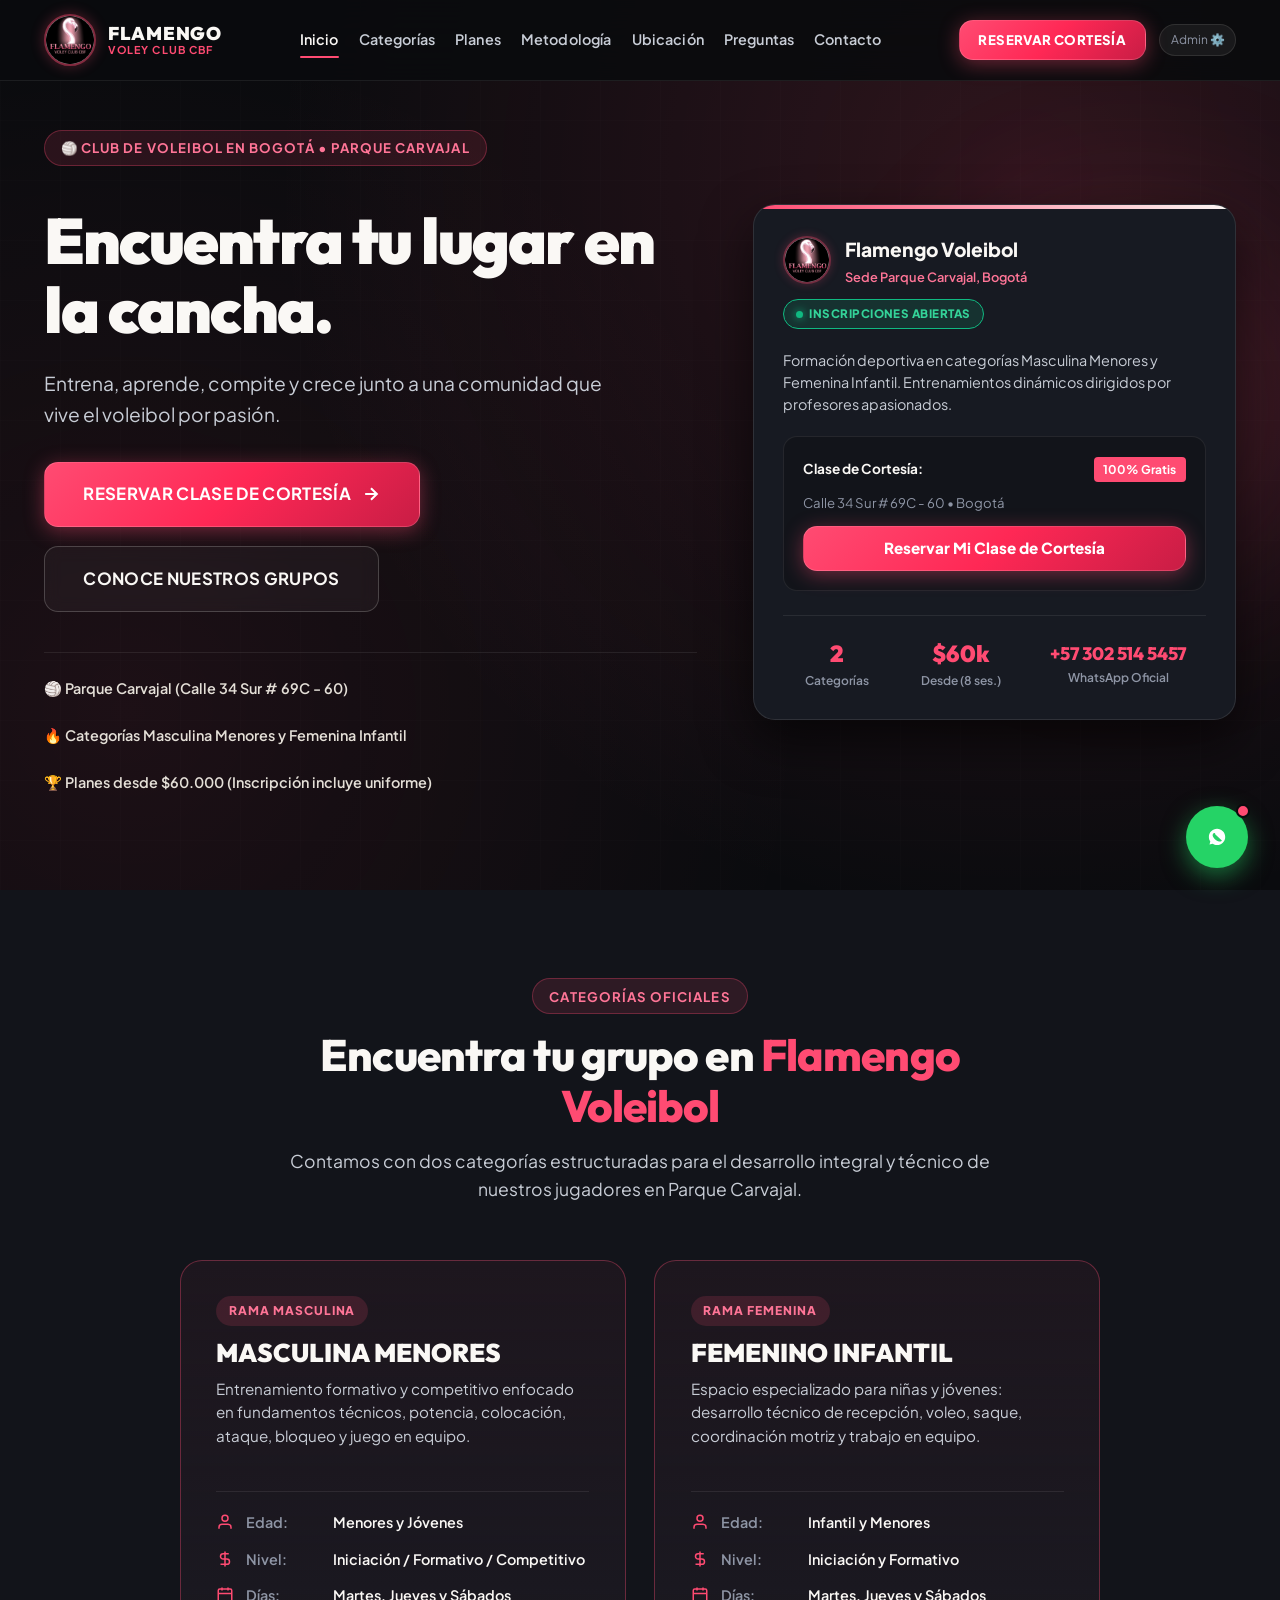
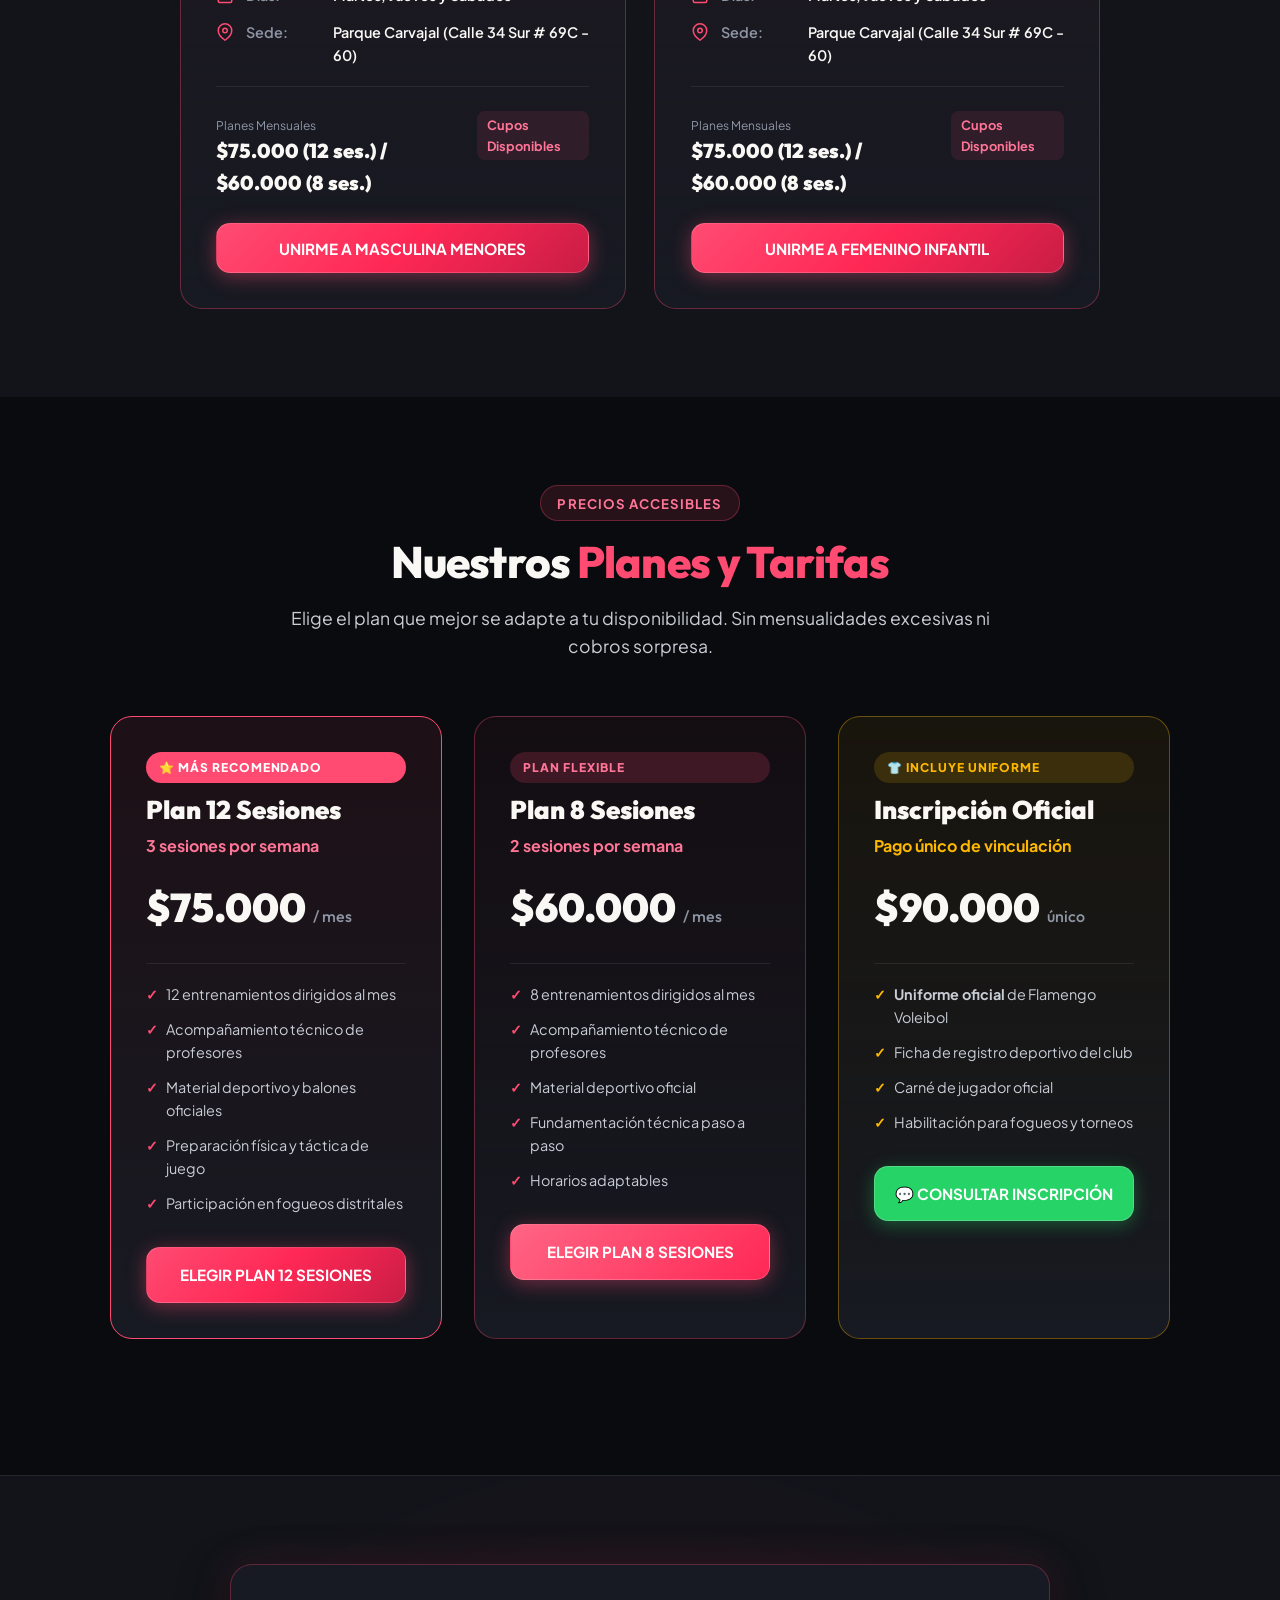
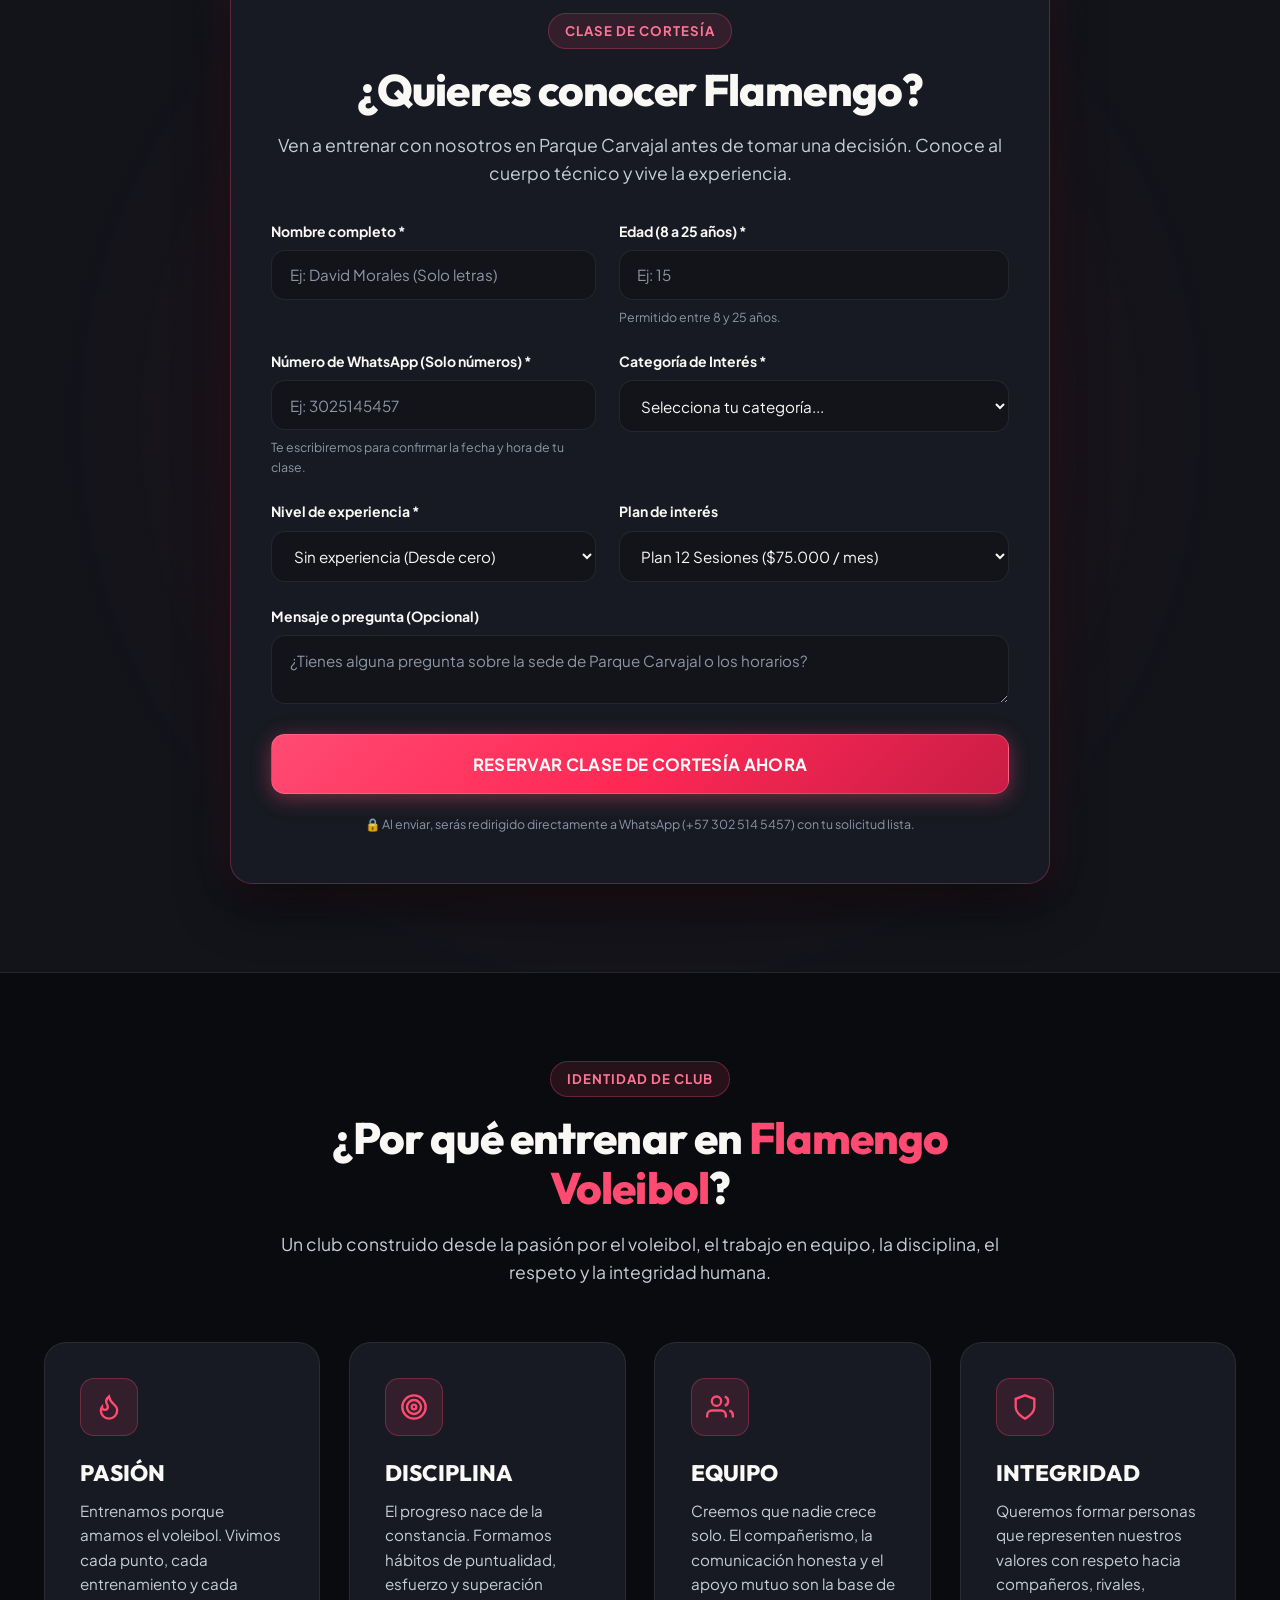
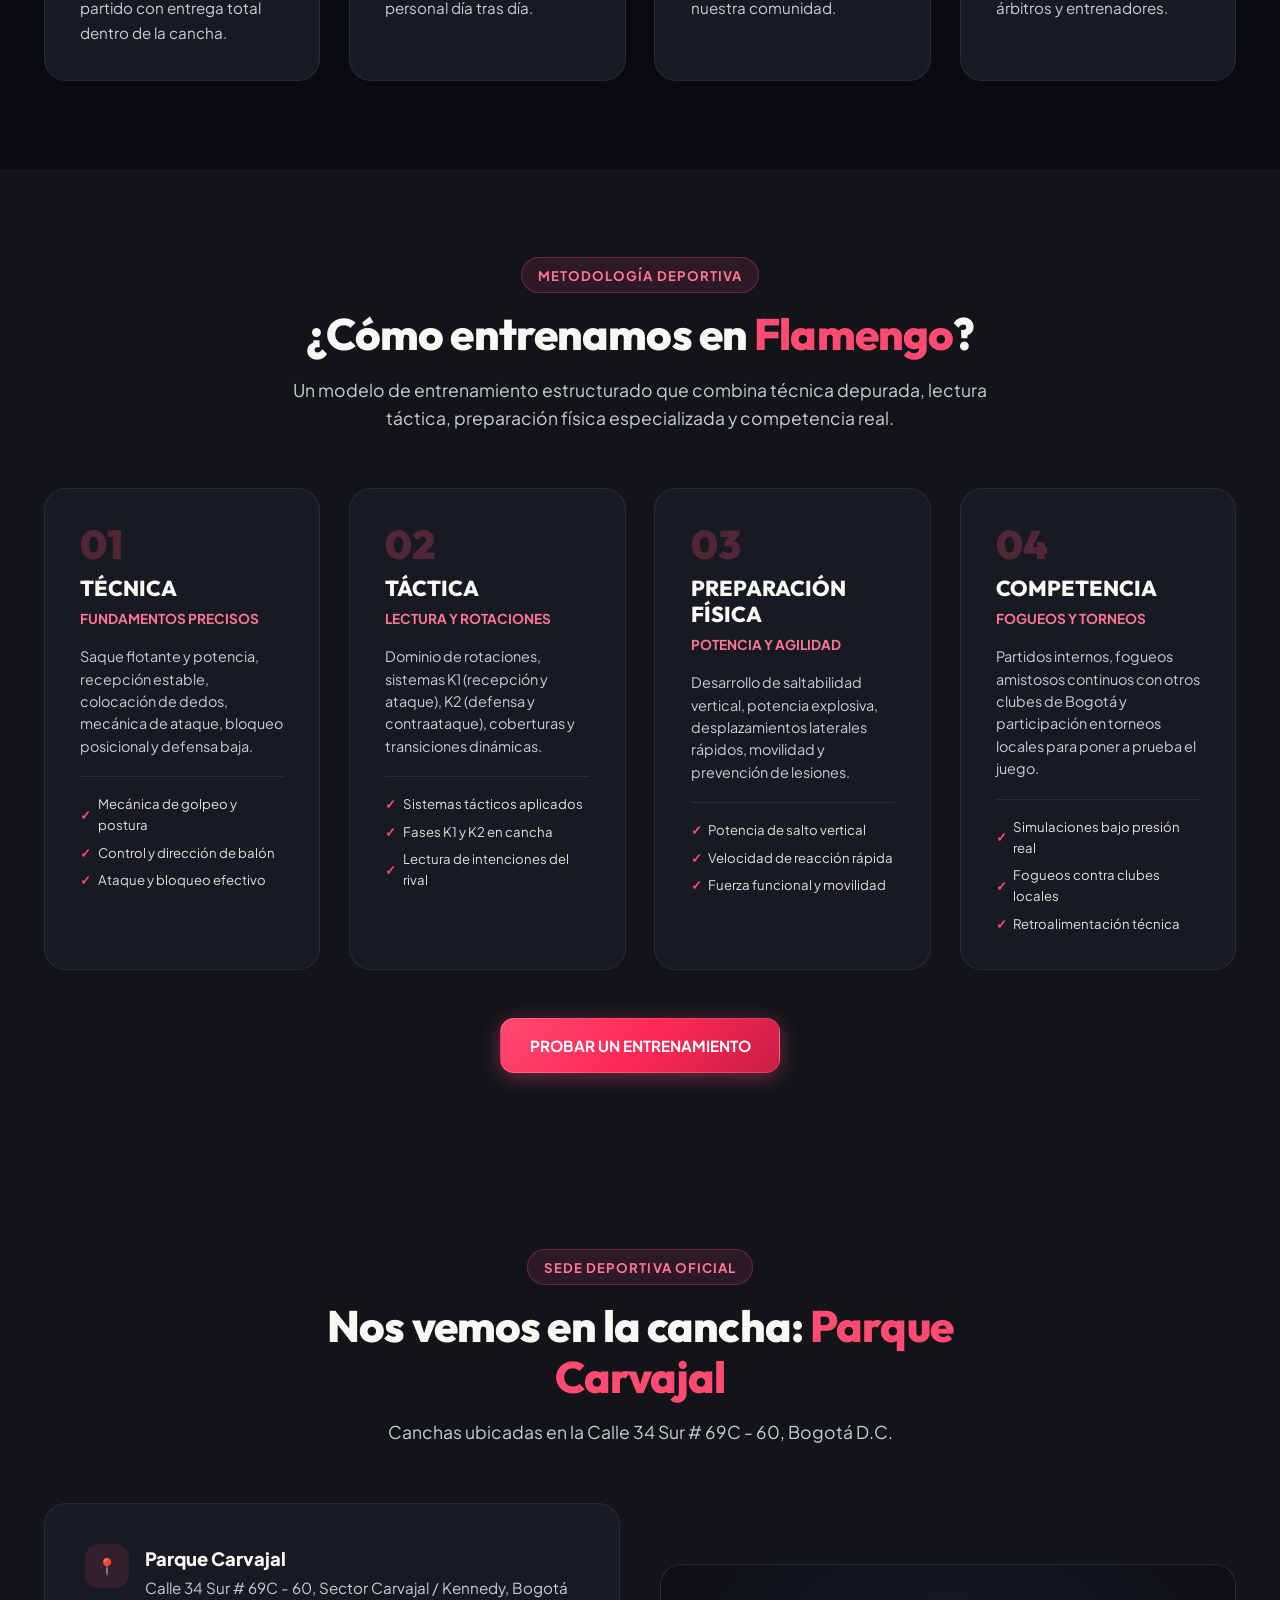
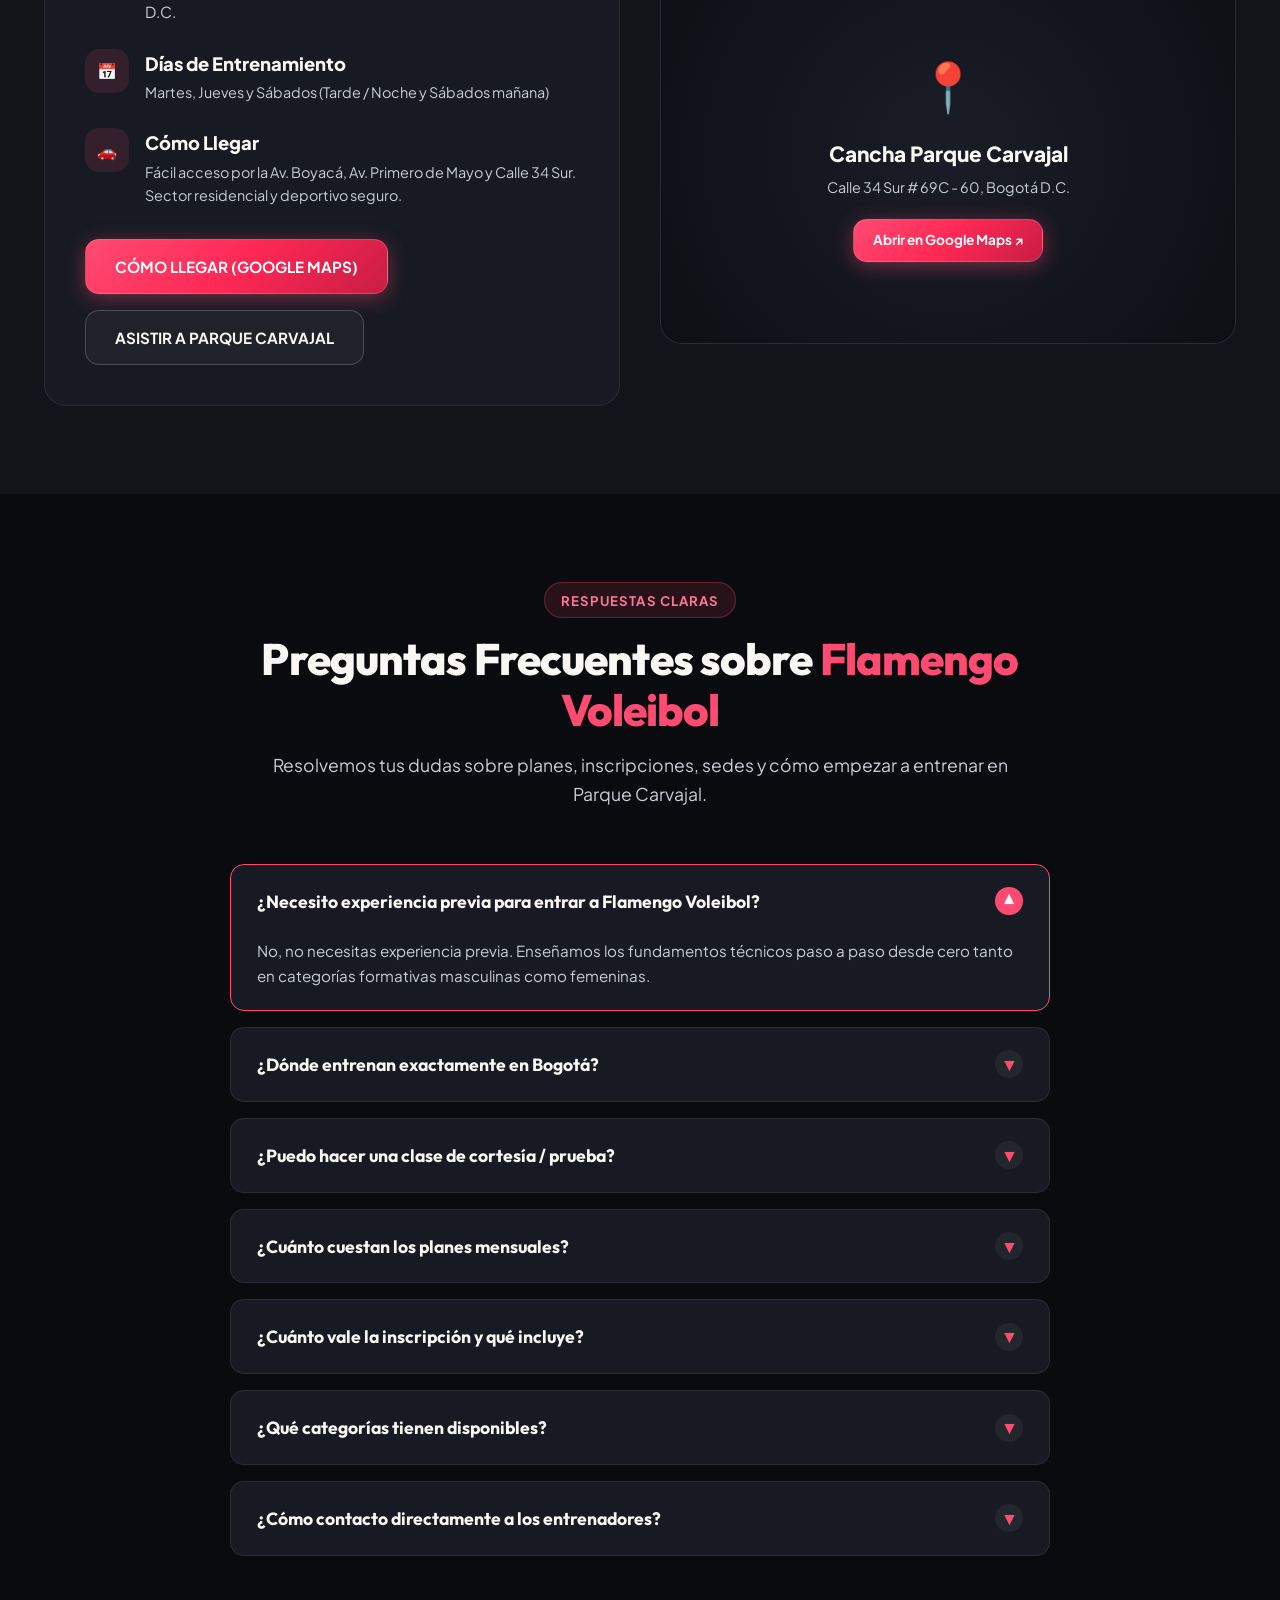
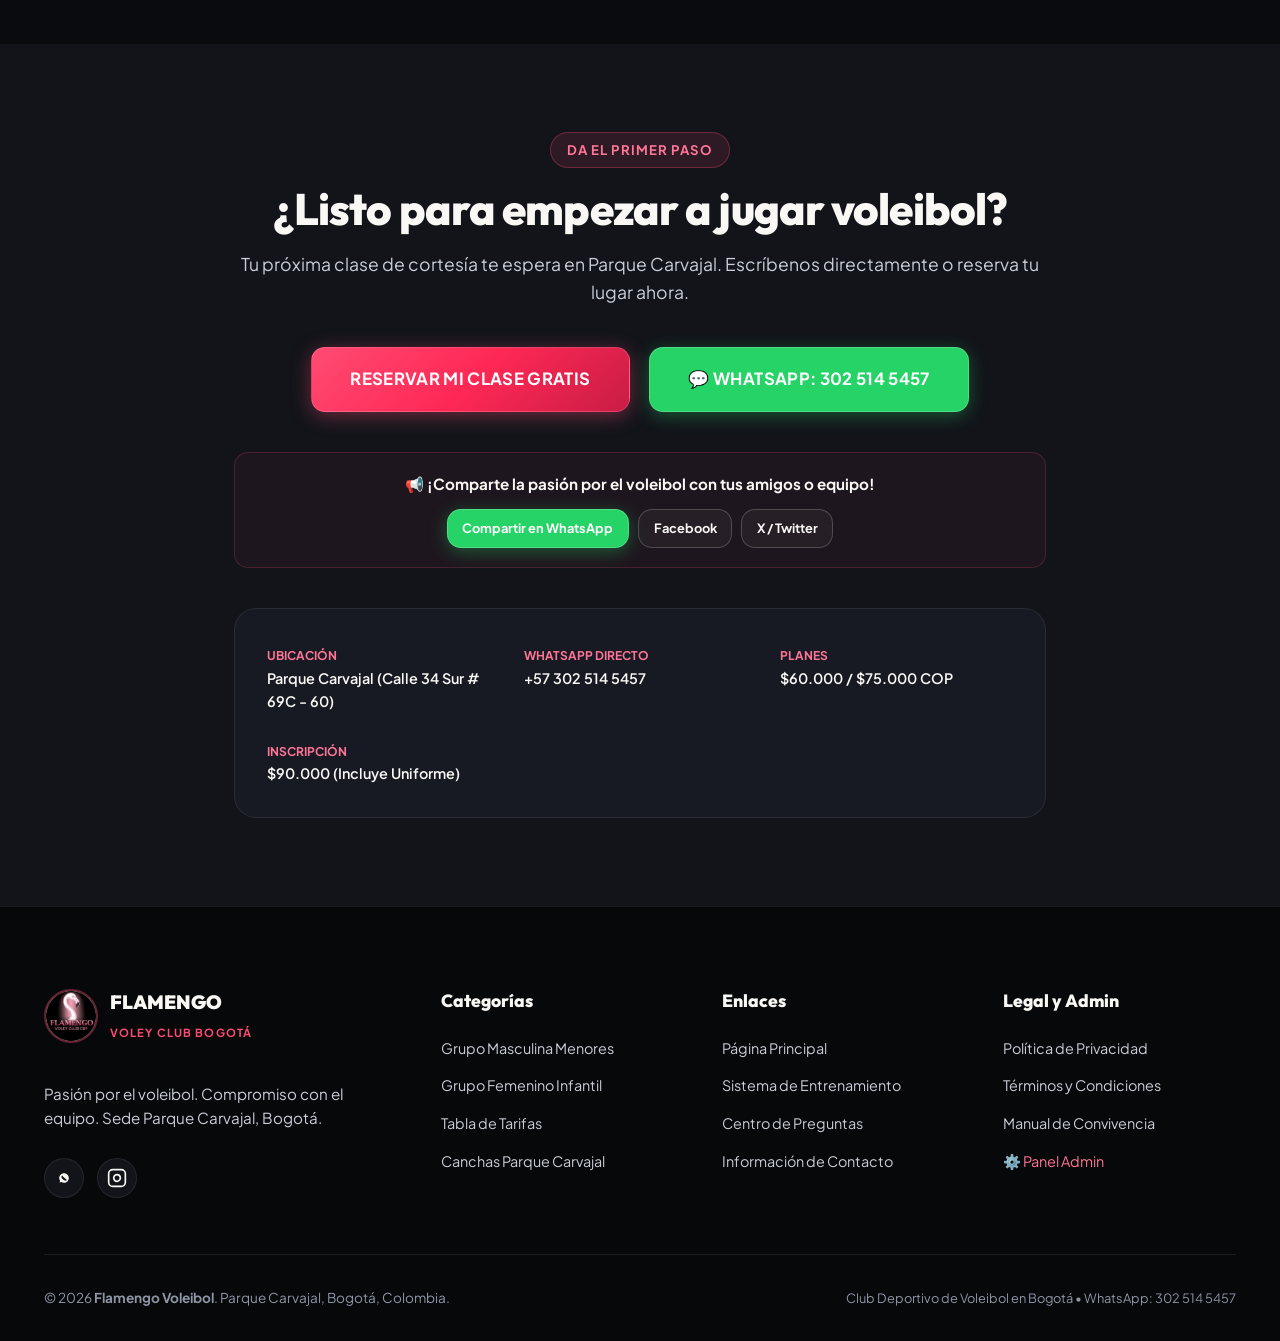
==== commit c12e77de: "Add files via upload" ====
--- a/index.html
+++ b/index.html
@@ -141,8 +141,9 @@
       </nav>
 
       <div class="navbar-actions">
-        <a href="#entrenamiento-prueba" class="btn btn-sm btn-primary btn-track-entrenar" data-location="navbar">
-          RESERVAR CLASE DE CORTESÍA
+        <a href="#entrenamiento-prueba" class="btn btn-sm btn-primary btn-track-entrenar" data-location="navbar"
+          aria-label="Reservar clase de cortesía en la barra de navegación">
+          RESERVAR CORTESÍA
         </a>
         <a href="admin.html" class="admin-link-badge" title="Acceso al Panel de Administración">
           Admin ⚙️
@@ -171,8 +172,8 @@
     </nav>
     <div style="margin-top: auto; display: flex; flex-direction: column; gap: 1rem;">
       <a href="#entrenamiento-prueba" class="btn btn-primary btn-block btn-track-entrenar"
-        data-location="mobile_drawer">
-        🏐 RESERVAR CLASE DE CORTESÍA
+        data-location="mobile_drawer" aria-label="Agendar clase de cortesía gratis desde el menú móvil">
+        🏐 AGENDAR CLASE GRATIS
       </a>
       <a href="#" class="btn btn-whatsapp btn-block dynamic-whatsapp-link" target="_blank" rel="noopener noreferrer">
         💬 Escribir al WhatsApp Oficial
@@ -961,7 +962,7 @@
               </a>
               <a href="#entrenamiento-prueba" class="btn btn-secondary btn-track-entrenar"
                 data-location="ubicacion_card" aria-label="Reservar clase de cortesía en Parque Carvajal">
-                RESERVAR CLASE DE CORTESÍA
+                ASISTIR A PARQUE CARVAJAL
               </a>
             </div>
           </div>
@@ -1101,7 +1102,7 @@
         <div style="display: flex; flex-wrap: wrap; justify-content: center; gap: 1.2rem; margin-bottom: 2.5rem;">
           <a href="#entrenamiento-prueba" class="btn btn-lg btn-primary btn-track-entrenar pulse-animation"
             data-location="contacto_bottom" aria-label="Reservar clase de cortesía en formulario">
-            RESERVAR CLASE DE CORTESÍA
+            RESERVAR MI CLASE GRATIS
           </a>
           <a href="#" class="btn btn-lg btn-whatsapp dynamic-whatsapp-link" target="_blank" rel="noopener noreferrer"
             aria-label="Contactar por WhatsApp Oficial">
@@ -1183,7 +1184,7 @@
                 style="font-family: var(--font-display); font-size: 1.2rem; font-weight: 900; color: var(--bone-white); display: block;">FLAMENGO</span>
               <span
                 style="font-size: 0.7rem; font-weight: 700; color: var(--pink-primary); letter-spacing: 0.1em;">VOLEY
-                CLUB CBF</span>
+                CLUB BOGOTÁ</span>
             </div>
           </a>
           <p class="footer-motto">
@@ -1192,6 +1193,7 @@
           <div class="footer-social-links">
             <a href="#" class="social-icon-btn dynamic-whatsapp-link" target="_blank" rel="noopener noreferrer"
               aria-label="WhatsApp Flamengo Voleibol">
+              <span class="sr-only">WhatsApp Flamengo</span>
               <svg viewBox="0 0 24 24" width="20" height="20" fill="currentColor">
                 <path
                   d="M12.031 6.172c-3.181 0-5.767 2.586-5.768 5.766-.001 1.298.38 2.27 1.019 3.287l-.582 2.128 2.182-.573c.978.58 1.911.928 3.145.929 3.178 0 5.767-2.587 5.768-5.766.001-3.187-2.575-5.771-5.764-5.771zm3.392 8.244c-.144.405-.837.774-1.17.824-.312.045-.694.073-2.001-.468-1.583-.655-2.612-2.264-2.69-2.368-.078-.104-.645-.859-.645-1.637 0-.777.407-1.16.551-1.32.144-.16.315-.2.42-.2.105 0 .21.001.301.006.098.005.228-.037.357.273.132.315.45.1.096.49.1.189.042.062.062.062.062l-.004.004c-.053.076-.11.144-.166.212-.083.1-.173.208-.073.38.1.173.447.737 1.077 1.299.811.724 1.493.948 1.706 1.054.213.105.338.089.463-.053.125-.143.535-.623.678-.836.143-.213.287-.178.481-.106.195.071 1.233.582 1.444.688.211.106.352.16.403.249.052.089.052.518-.092.923z" />
@@ -1199,6 +1201,7 @@
             </a>
             <a href="https://instagram.com/flamengovoleibol" class="social-icon-btn dynamic-instagram-link"
               target="_blank" rel="noopener noreferrer" aria-label="Instagram Flamengo Voleibol">
+              <span class="sr-only">Instagram Flamengo</span>
               <svg viewBox="0 0 24 24" width="20" height="20" fill="none" stroke="currentColor" stroke-width="2">
                 <rect x="2" y="2" width="20" height="20" rx="5" ry="5" />
                 <path d="M16 11.37A4 4 0 1 1 12.63 8 4 4 0 0 1 16 11.37z" />
@@ -1278,6 +1281,7 @@
   <!-- BOTÓN FLOTANTE DE WHATSAPP -->
   <a href="#" class="floating-whatsapp dynamic-whatsapp-link" target="_blank" rel="noopener noreferrer"
     aria-label="WhatsApp Oficial Flamengo Voleibol">
+    <span class="sr-only">Chat Directo WhatsApp</span>
     <span class="floating-whatsapp-ping"></span>
     <svg viewBox="0 0 24 24" fill="currentColor">
       <path
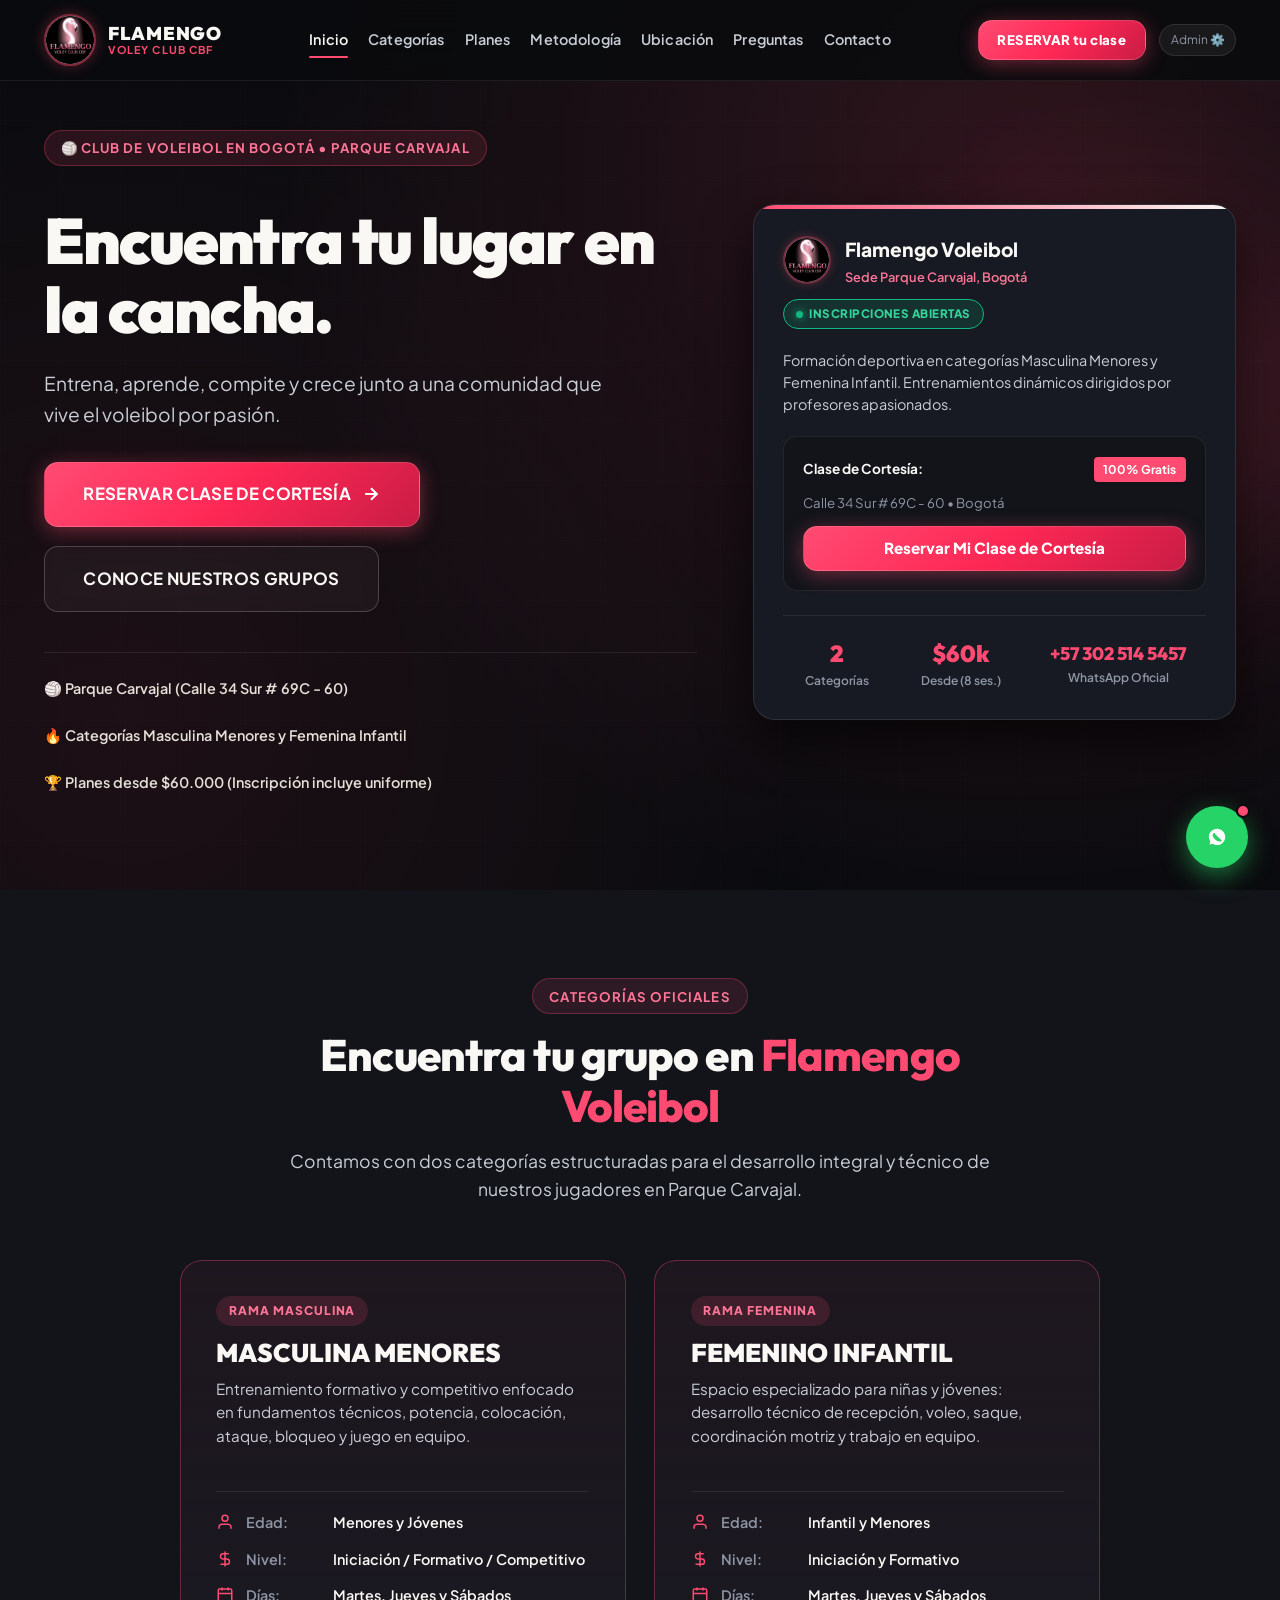
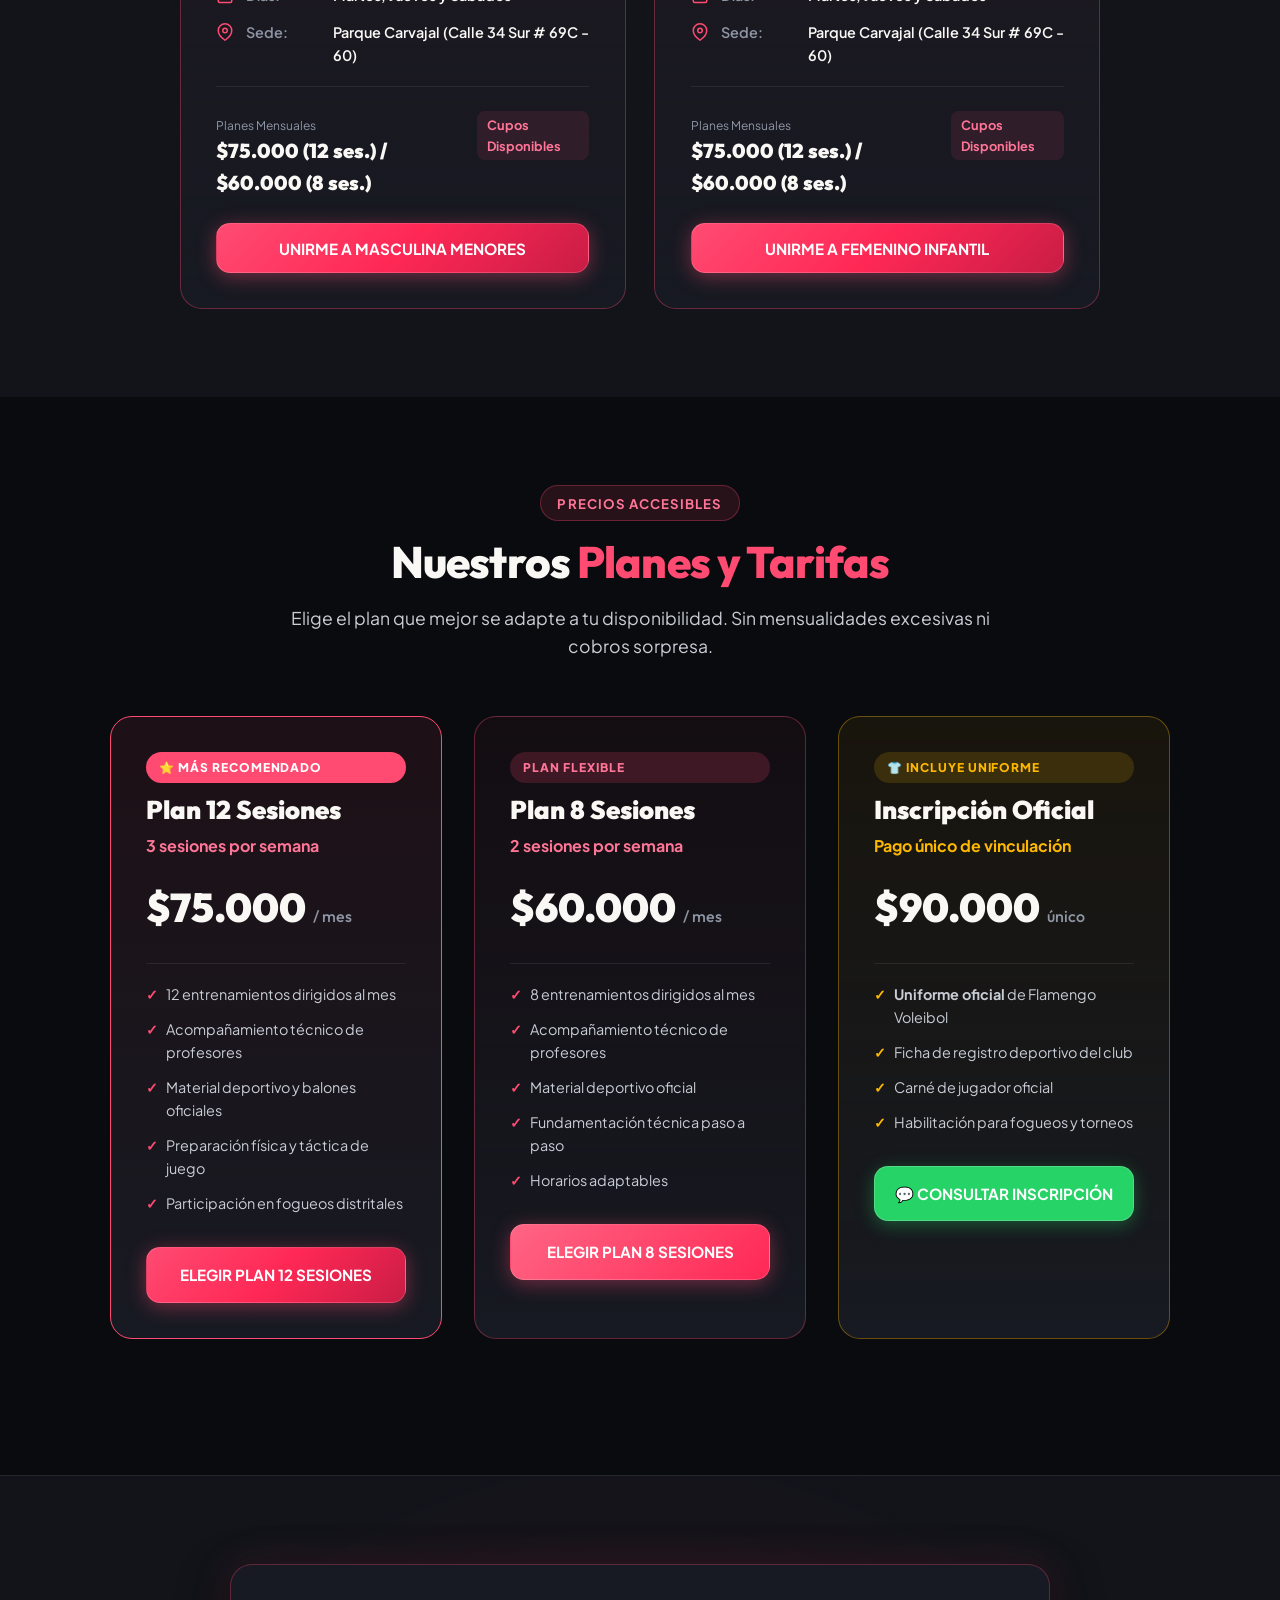
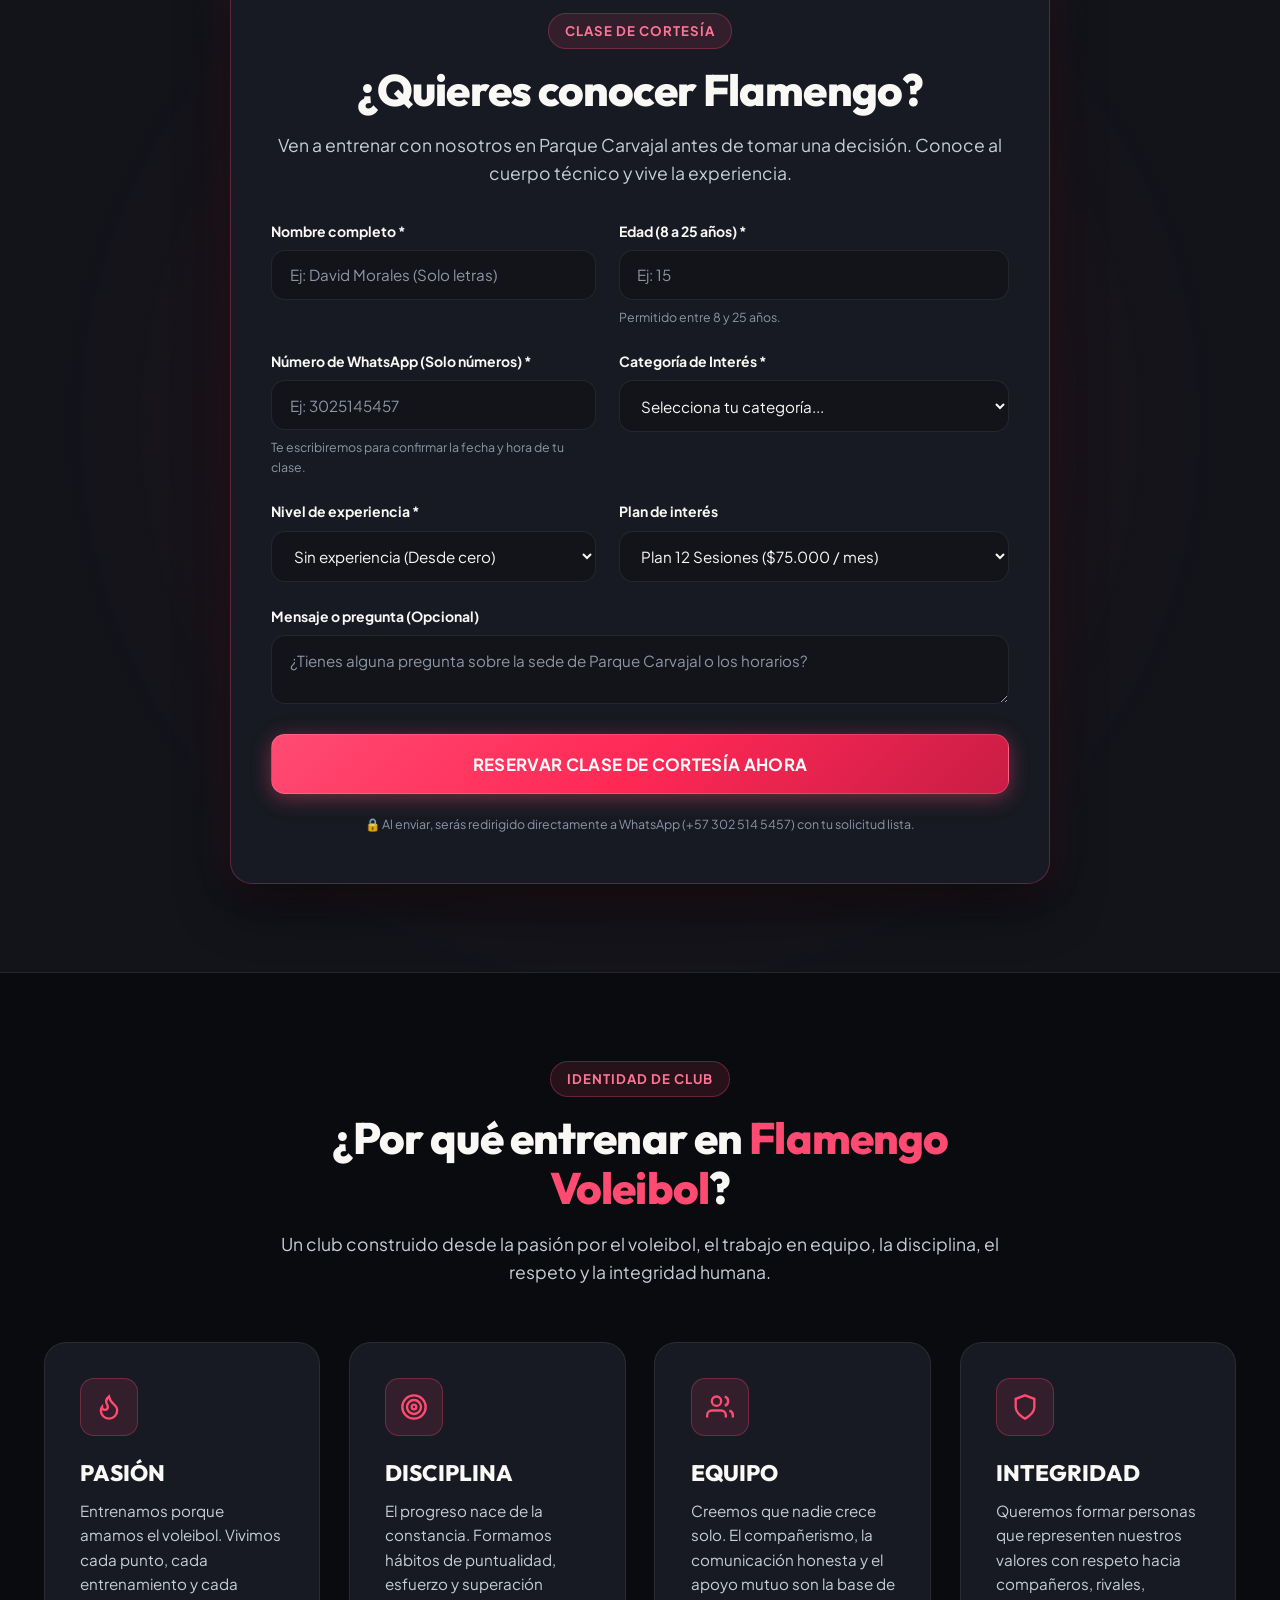
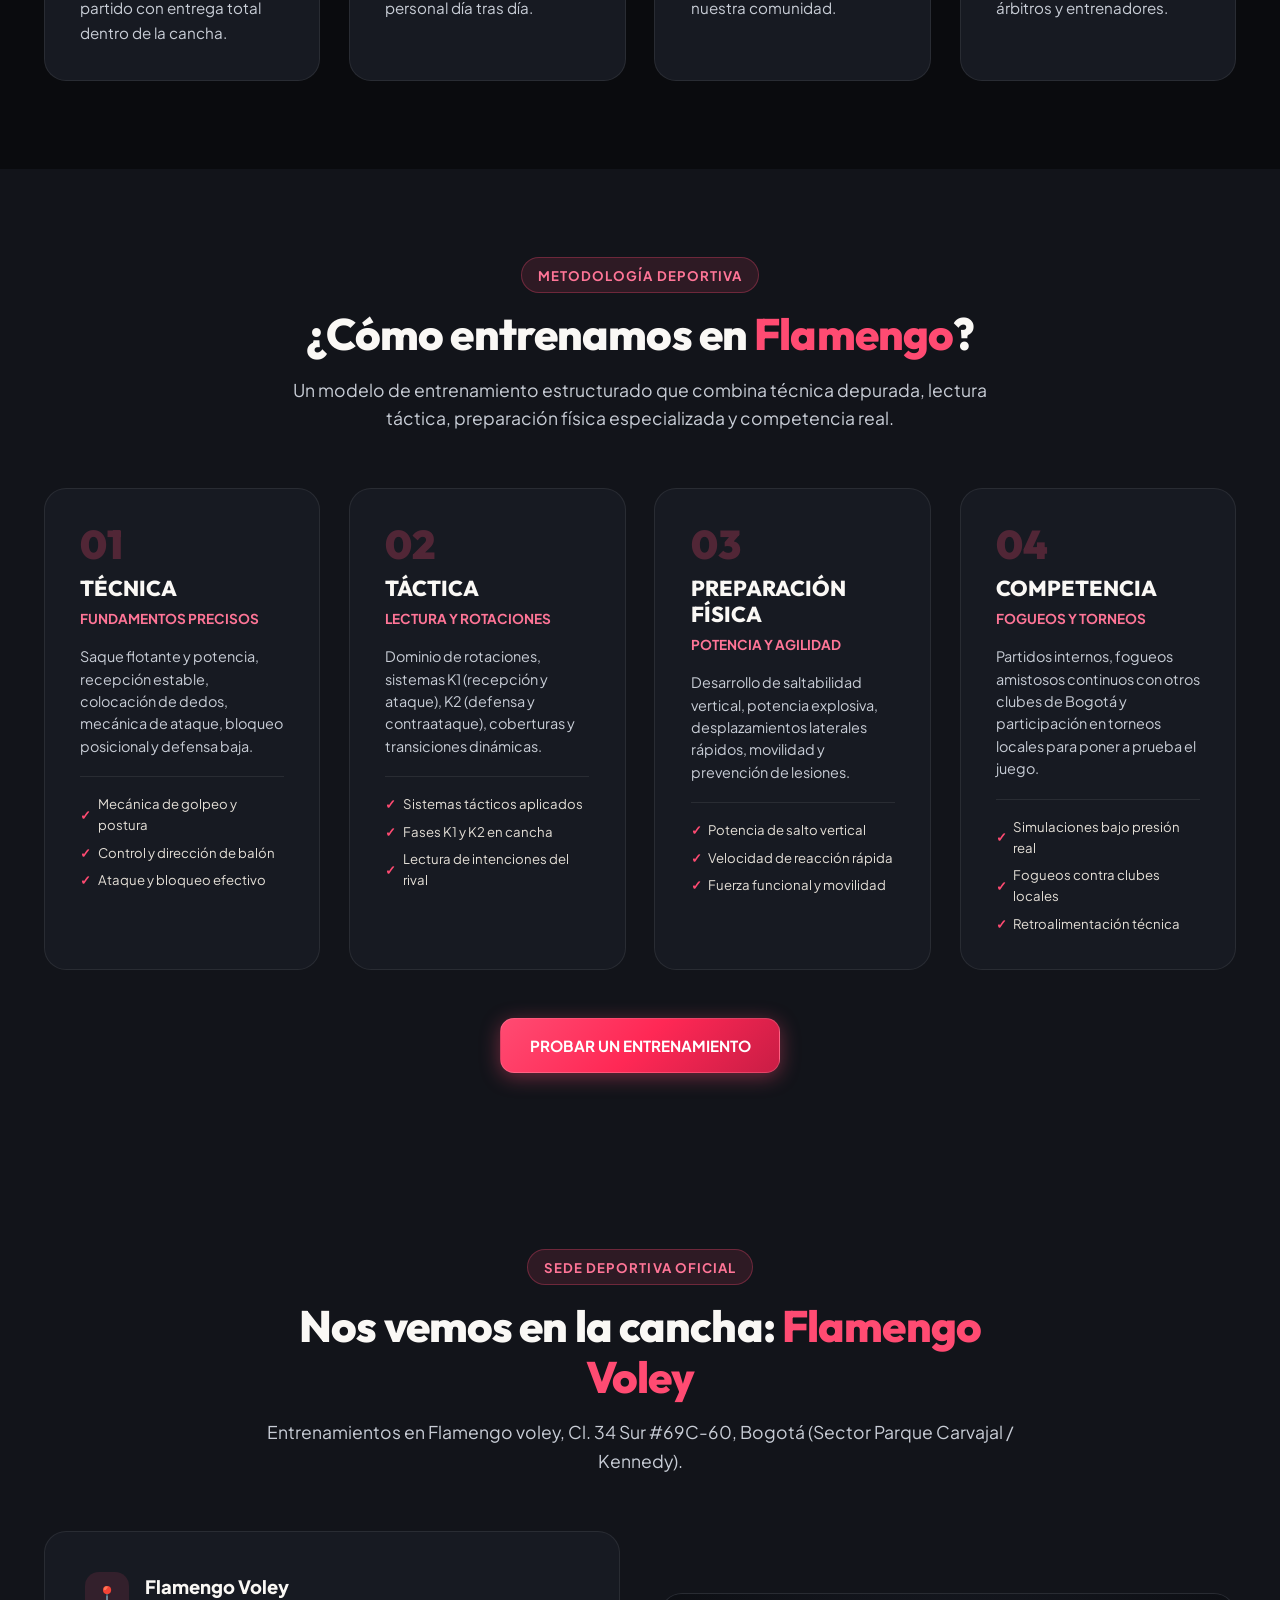
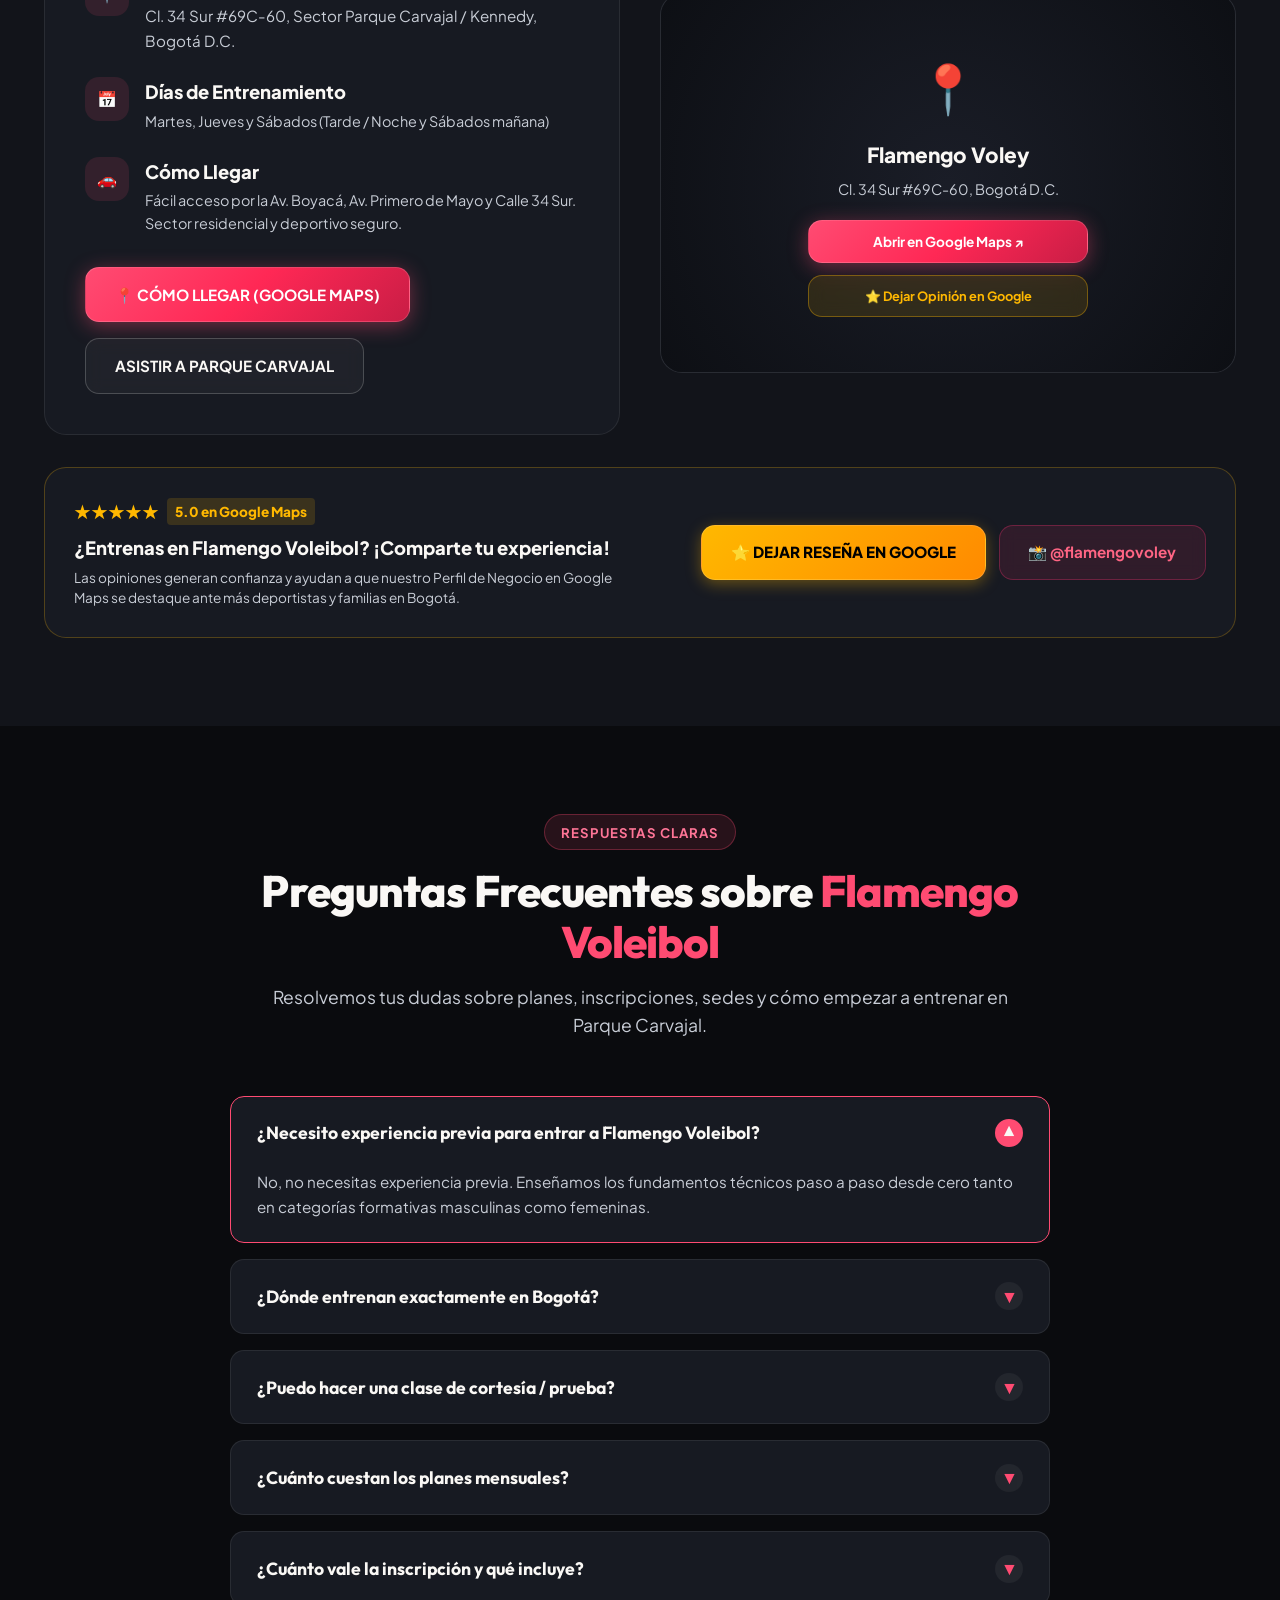
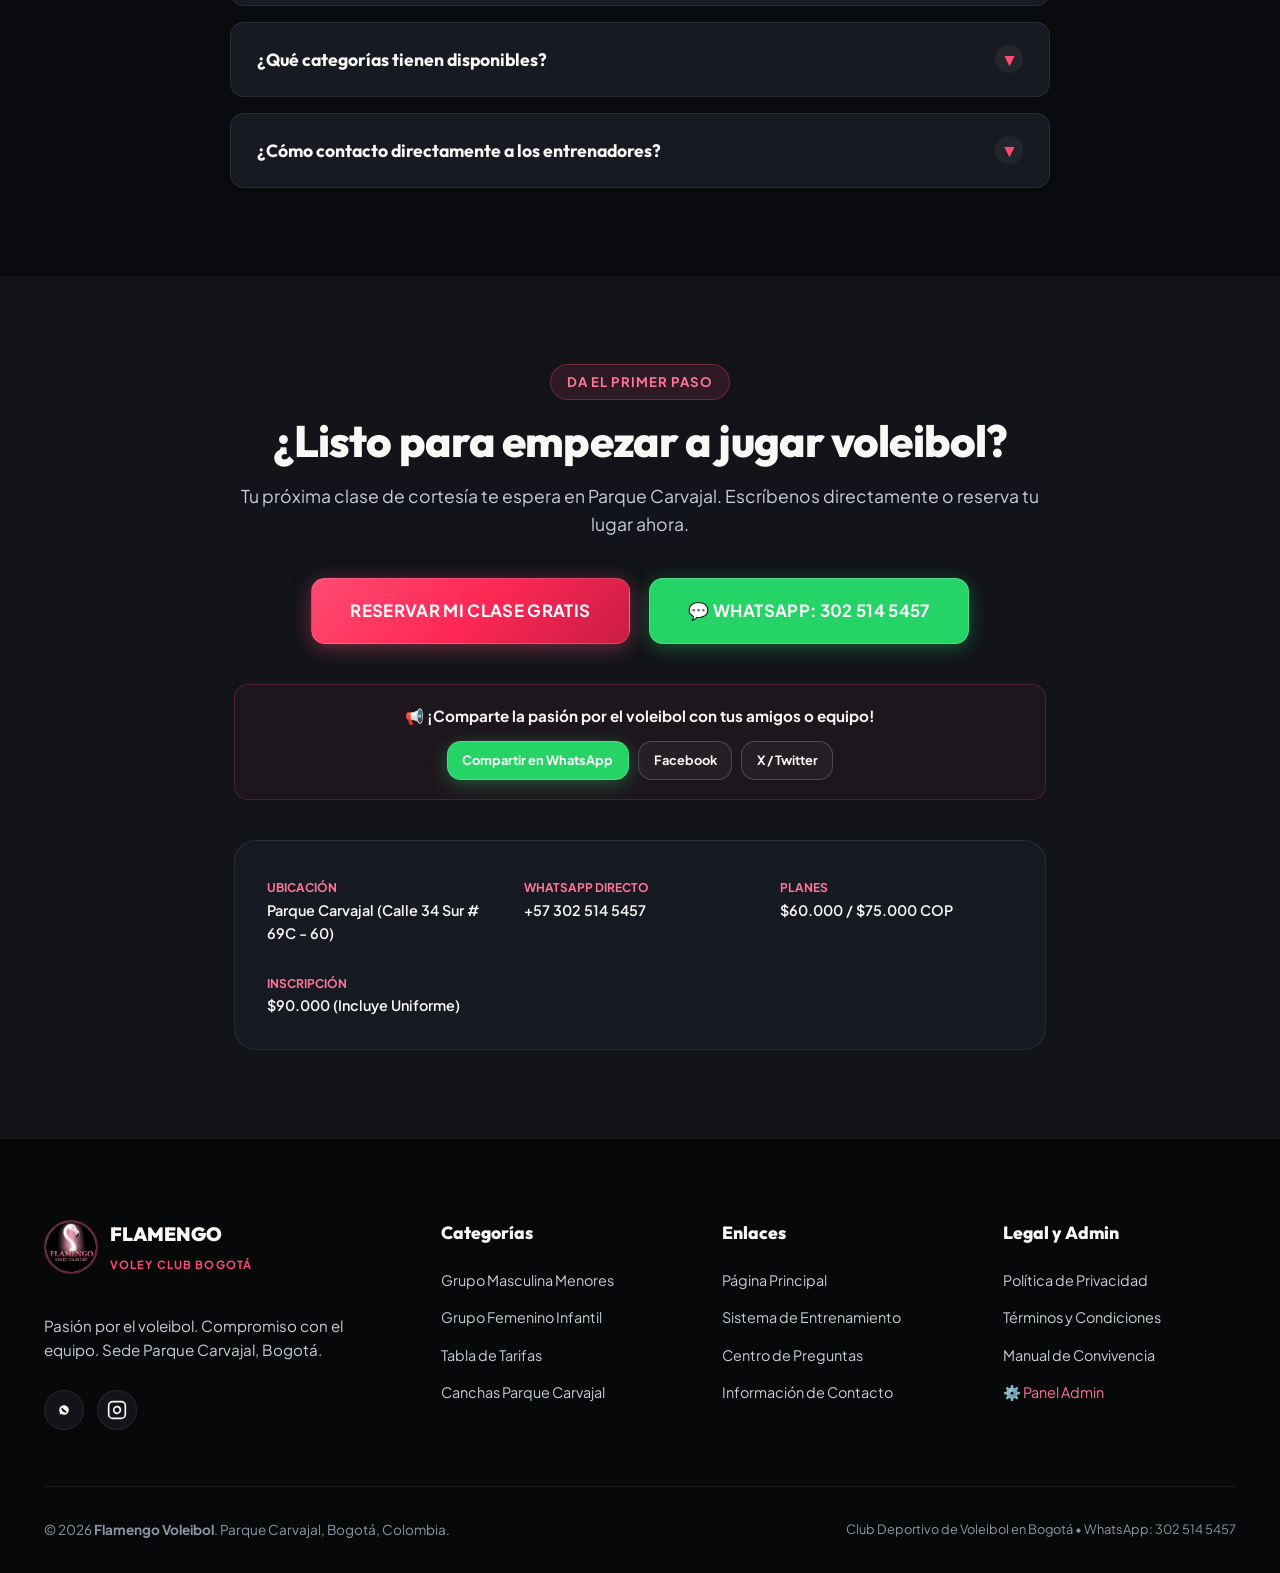
==== commit 027a0479: "Add files via upload" ====
--- a/index.html
+++ b/index.html
@@ -58,6 +58,10 @@
         "image": "https://flamengovoleyclub.github.io/flamengovoley.com/assets/images/logo.png",
         "description": "Club de voleibol en Bogotá. Sede Parque Carvajal (Calle 34 Sur # 69C - 60). Categorías Masculina Menores y Femenino Infantil.",
         "sport": "Volleyball",
+        "sameAs": [
+          "https://www.instagram.com/flamengovoley/"
+        ],
+        "hasMap": "https://www.google.com/maps/dir/4.603904,-74.1376/Flamengo+voley,+Cl.+34+Sur+%2369C-60,+Bogot%C3%A1/@4.6082248,-74.1435085,16z/data=!3m1!4b1!4m9!4m8!1m1!4e1!1m5!1m1!1s0x8e3f9f0bd5f49319:0x283ce19a9d6d62dd!2m2!1d-74.138982!2d4.613895?entry=ttu&g_ep=EgoyMDI2MDgyNi4wIKXMDSoASAFQAw%3D%3D",
         "address": {
           "@type": "PostalAddress",
           "streetAddress": "Calle 34 Sur # 69C - 60, Parque Carvajal",
@@ -143,7 +147,7 @@
       <div class="navbar-actions">
         <a href="#entrenamiento-prueba" class="btn btn-sm btn-primary btn-track-entrenar" data-location="navbar"
           aria-label="Reservar clase de cortesía en la barra de navegación">
-          RESERVAR CORTESÍA
+          RESERVAR tu clase
         </a>
         <a href="admin.html" class="admin-link-badge" title="Acceso al Panel de Administración">
           Admin ⚙️
@@ -171,9 +175,9 @@
       <a href="#contacto" class="nav-link">Escríbenos</a>
     </nav>
     <div style="margin-top: auto; display: flex; flex-direction: column; gap: 1rem;">
-      <a href="#entrenamiento-prueba" class="btn btn-primary btn-block btn-track-entrenar"
-        data-location="mobile_drawer" aria-label="Agendar clase de cortesía gratis desde el menú móvil">
-        🏐 AGENDAR CLASE GRATIS
+      <a href="#entrenamiento-prueba" class="btn btn-primary btn-block btn-track-entrenar" data-location="mobile_drawer"
+        aria-label="Agendar clase de cortesía gratis desde el menú móvil">
+        🏐 AGENDAR CLASE
       </a>
       <a href="#" class="btn btn-whatsapp btn-block dynamic-whatsapp-link" target="_blank" rel="noopener noreferrer">
         💬 Escribir al WhatsApp Oficial
@@ -908,10 +912,10 @@
         <header class="section-header">
           <span class="badge-tag">Sede Deportiva Oficial</span>
           <h2 id="heading-ubicacion" class="section-title">
-            Nos vemos en la cancha: <span>Parque Carvajal</span>
+            Nos vemos en la cancha: <span>Flamengo Voley</span>
           </h2>
           <p class="section-subtitle">
-            Canchas ubicadas en la Calle 34 Sur # 69C - 60, Bogotá D.C.
+            Entrenamientos en Flamengo voley, Cl. 34 Sur #69C-60, Bogotá (Sector Parque Carvajal / Kennedy).
           </p>
         </header>
 
@@ -922,9 +926,9 @@
               <div>
                 <span
                   style="font-size: 1.15rem; font-weight: 800; color: var(--bone-white); margin-bottom: 0.2rem; display: block;">
-                  Parque Carvajal</span>
+                  Flamengo Voley</span>
                 <p style="color: var(--text-secondary); font-size: 0.95rem;">
-                  Calle 34 Sur # 69C - 60, Sector Carvajal / Kennedy, Bogotá D.C.
+                  Cl. 34 Sur #69C-60, Sector Parque Carvajal / Kennedy, Bogotá D.C.
                 </p>
               </div>
             </div>
@@ -955,13 +959,13 @@
             </div>
 
             <div style="display: flex; flex-wrap: wrap; gap: 1rem; margin-top: 0.5rem;">
-              <a href="https://maps.google.com/?q=Calle+34+Sur+%23+69C-60+Bogota" target="_blank"
+              <a href="https://www.google.com/maps/dir/4.603904,-74.1376/Flamengo+voley,+Cl.+34+Sur+%2369C-60,+Bogot%C3%A1/@4.6082248,-74.1435085,16z/data=!3m1!4b1!4m9!4m8!1m1!4e1!1m5!1m1!1s0x8e3f9f0bd5f49319:0x283ce19a9d6d62dd!2m2!1d-74.138982!2d4.613895?entry=ttu&g_ep=EgoyMDI2MDgyNi4wIKXMDSoASAFQAw%3D%3D" target="_blank"
                 rel="noopener noreferrer" class="btn btn-primary dynamic-maps-link"
-                aria-label="Ver ruta en Google Maps a Parque Carvajal">
-                CÓMO LLEGAR (GOOGLE MAPS)
+                aria-label="Ver ruta en Google Maps a Flamengo Voley">
+                📍 CÓMO LLEGAR (GOOGLE MAPS)
               </a>
               <a href="#entrenamiento-prueba" class="btn btn-secondary btn-track-entrenar"
-                data-location="ubicacion_card" aria-label="Reservar clase de cortesía en Parque Carvajal">
+                data-location="ubicacion_card" aria-label="Reservar clase de cortesía en Flamengo Voley">
                 ASISTIR A PARQUE CARVAJAL
               </a>
             </div>
@@ -973,17 +977,55 @@
               style="width: 100%; height: 100%; display: flex; flex-direction: column; align-items: center; justify-content: center; background: radial-gradient(circle, #1a1d27 0%, #0d0f14 100%); padding: 2rem; text-align: center;">
               <div style="font-size: 3rem; margin-bottom: 0.8rem;">📍</div>
               <span
-                style="font-size: 1.3rem; font-weight: 800; color: var(--bone-white); margin-bottom: 0.4rem; display: block;">Cancha
-                Parque Carvajal</span>
+                style="font-size: 1.3rem; font-weight: 800; color: var(--bone-white); margin-bottom: 0.4rem; display: block;">Flamengo Voley</span>
               <p style="font-size: 0.9rem; color: var(--text-secondary); max-width: 320px; margin-bottom: 1.2rem;">
-                Calle 34 Sur # 69C - 60, Bogotá D.C.
+                Cl. 34 Sur #69C-60, Bogotá D.C.
               </p>
-              <a href="https://maps.google.com/?q=Calle+34+Sur+%23+69C-60+Bogota" target="_blank"
-                rel="noopener noreferrer" class="btn btn-sm btn-primary dynamic-maps-link"
-                aria-label="Abrir mapa de Parque Carvajal en Google Maps">
-                Abrir en Google Maps ↗
-              </a>
-            </div>
+              <div style="display: flex; flex-direction: column; gap: 0.75rem; width: 100%; max-width: 280px;">
+                <a href="https://www.google.com/maps/dir/4.603904,-74.1376/Flamengo+voley,+Cl.+34+Sur+%2369C-60,+Bogot%C3%A1/@4.6082248,-74.1435085,16z/data=!3m1!4b1!4m9!4m8!1m1!4e1!1m5!1m1!1s0x8e3f9f0bd5f49319:0x283ce19a9d6d62dd!2m2!1d-74.138982!2d4.613895?entry=ttu&g_ep=EgoyMDI2MDgyNi4wIKXMDSoASAFQAw%3D%3D" target="_blank"
+                  rel="noopener noreferrer" class="btn btn-sm btn-primary dynamic-maps-link"
+                  aria-label="Abrir Flamengo Voley en Google Maps">
+                  Abrir en Google Maps ↗
+                </a>
+                <a href="https://g.page/r/Cd1ibZ2a4TwoEAE/review" target="_blank" rel="noopener noreferrer"
+                  class="btn btn-sm btn-secondary dynamic-reviews-link"
+                  style="background: rgba(255,184,0,0.12); color: #FFB800; border-color: rgba(255,184,0,0.35); font-size: 0.8rem;"
+                  aria-label="Dejar reseña en Google Maps para Flamengo Voley">
+                  ⭐ Dejar Opinión en Google
+                </a>
+              </div>
+            </div>
+          </div>
+        </div>
+
+        <!-- TARJETA DE RESEÑAS GOOGLE & COMUNIDAD DEPORTIVA -->
+        <div style="margin-top: 2rem; background: var(--black-card); border-radius: var(--radius-lg); padding: 1.8rem; border: 1px solid rgba(255, 184, 0, 0.25); display: flex; flex-wrap: wrap; align-items: center; justify-content: space-between; gap: 1.5rem; text-align: left;">
+          <div style="max-width: 540px;">
+            <div style="display: flex; align-items: center; gap: 0.5rem; margin-bottom: 0.4rem;">
+              <span style="font-size: 1.2rem; color: #FFB800;">★★★★★</span>
+              <span style="font-size: 0.85rem; font-weight: 800; background: rgba(255, 184, 0, 0.15); color: #FFB800; padding: 0.15rem 0.5rem; border-radius: 4px;">5.0 en Google Maps</span>
+            </div>
+            <div style="font-size: 1.15rem; font-weight: 800; color: var(--bone-white); margin-bottom: 0.3rem;">
+              ¿Entrenas en Flamengo Voleibol? ¡Comparte tu experiencia!
+            </div>
+            <p style="font-size: 0.85rem; color: var(--text-secondary); line-height: 1.5;">
+              Las opiniones generan confianza y ayudan a que nuestro Perfil de Negocio en Google Maps se destaque ante más deportistas y familias en Bogotá.
+            </p>
+          </div>
+
+          <div style="display: flex; flex-wrap: wrap; align-items: center; gap: 0.8rem;">
+            <a href="https://g.page/r/Cd1ibZ2a4TwoEAE/review" target="_blank" rel="noopener noreferrer"
+              class="btn btn-primary dynamic-reviews-link"
+              style="background: linear-gradient(135deg, #FFB800 0%, #FF8A00 100%); color: #000; font-weight: 800; box-shadow: 0 4px 15px rgba(255, 184, 0, 0.35);"
+              aria-label="Escribir una reseña sobre Flamengo Voleibol en Google Maps">
+              ⭐ DEJAR RESEÑA EN GOOGLE
+            </a>
+            <a href="https://www.instagram.com/flamengovoley/" target="_blank" rel="noopener noreferrer"
+              class="btn btn-secondary dynamic-instagram-link"
+              style="background: rgba(225, 48, 108, 0.12); color: #FF6584; border-color: rgba(225, 48, 108, 0.35); font-weight: 700;"
+              aria-label="Ver perfil oficial de Instagram de Flamengo Voley">
+              📸 @flamengovoley
+            </a>
           </div>
         </div>
       </div>
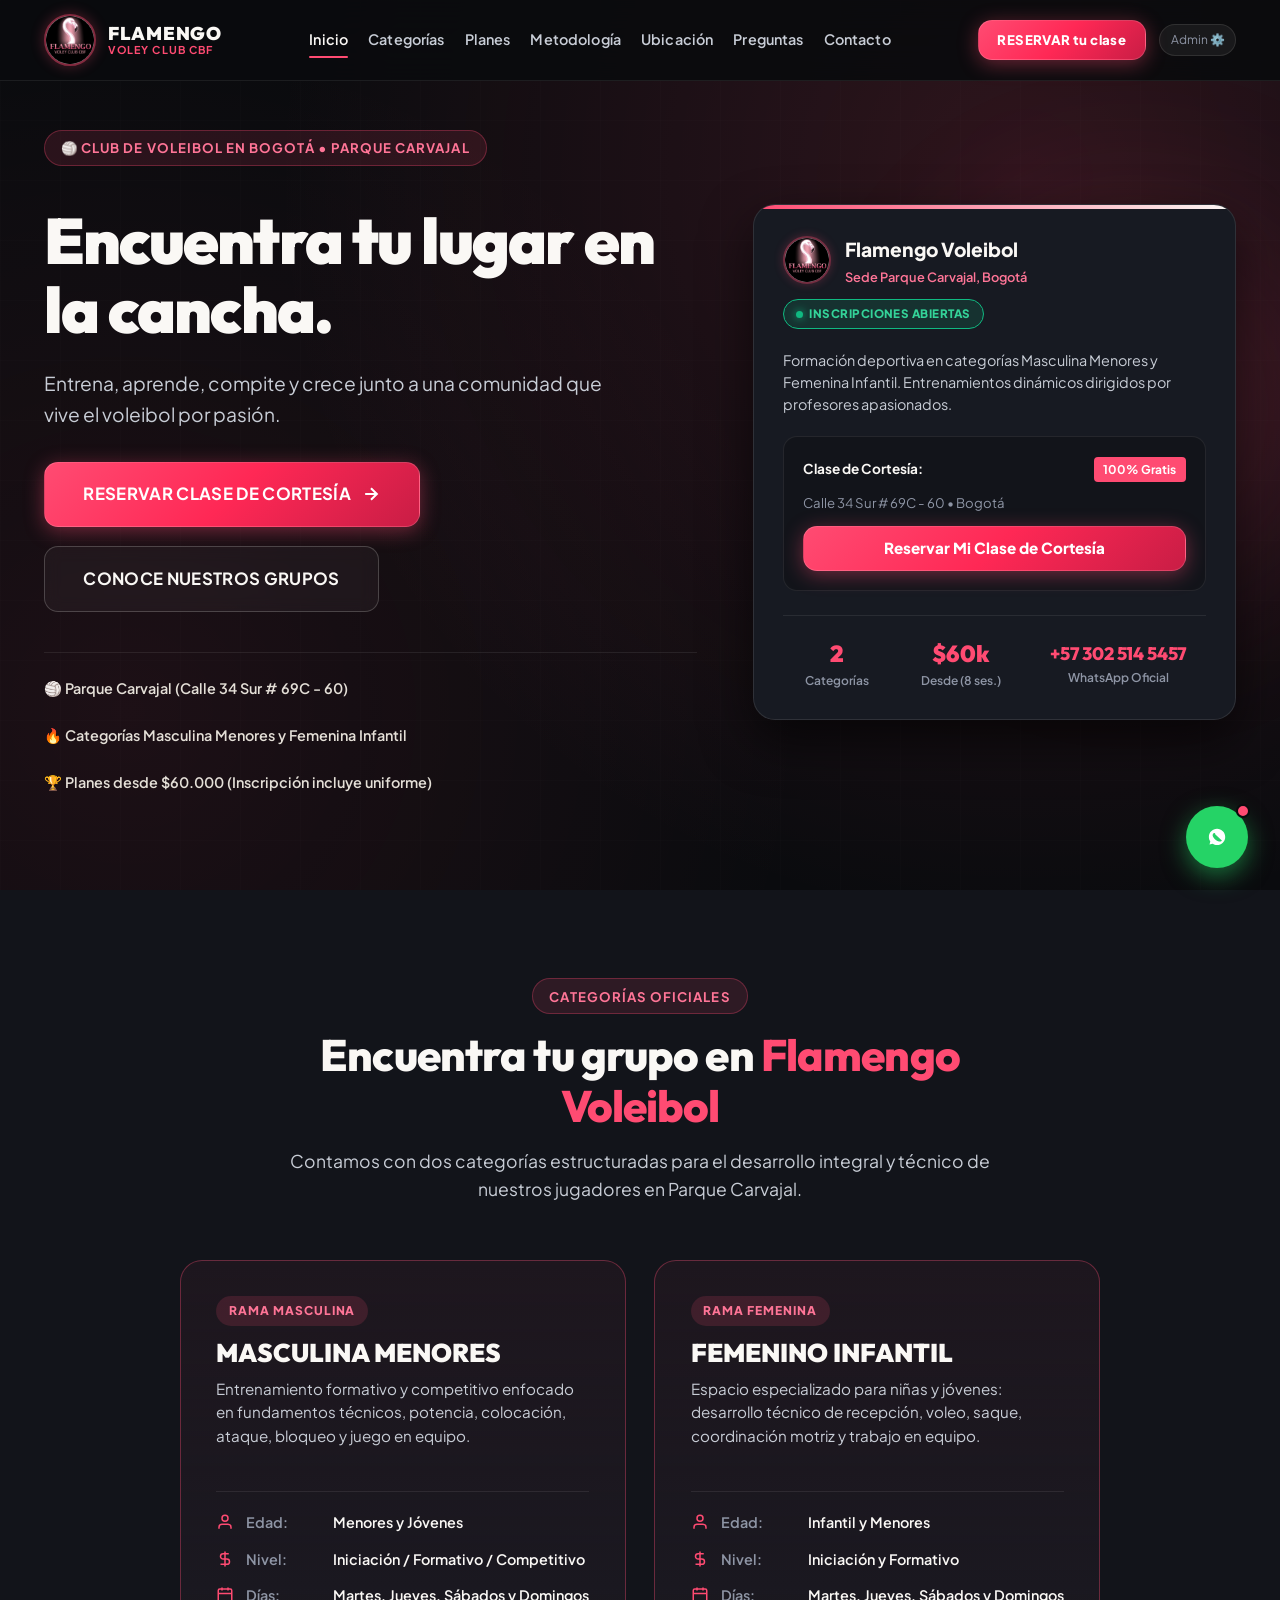
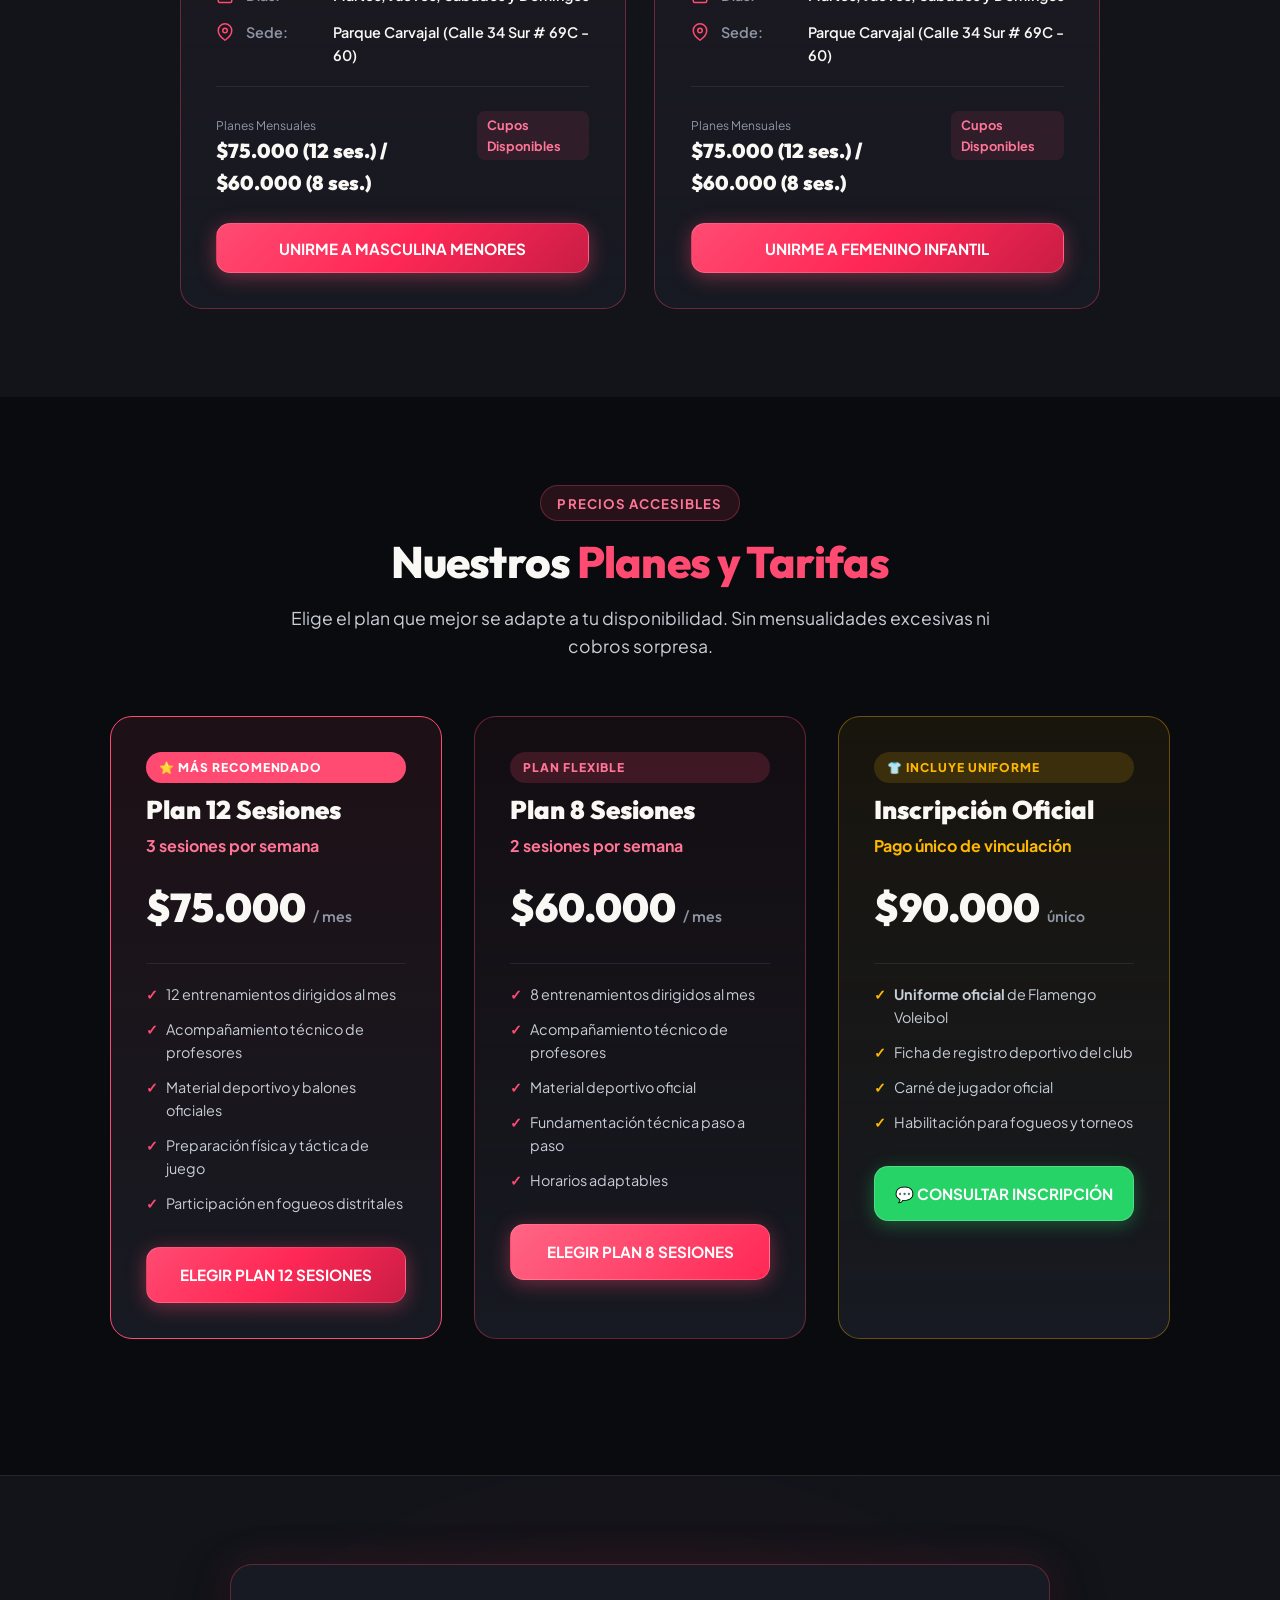
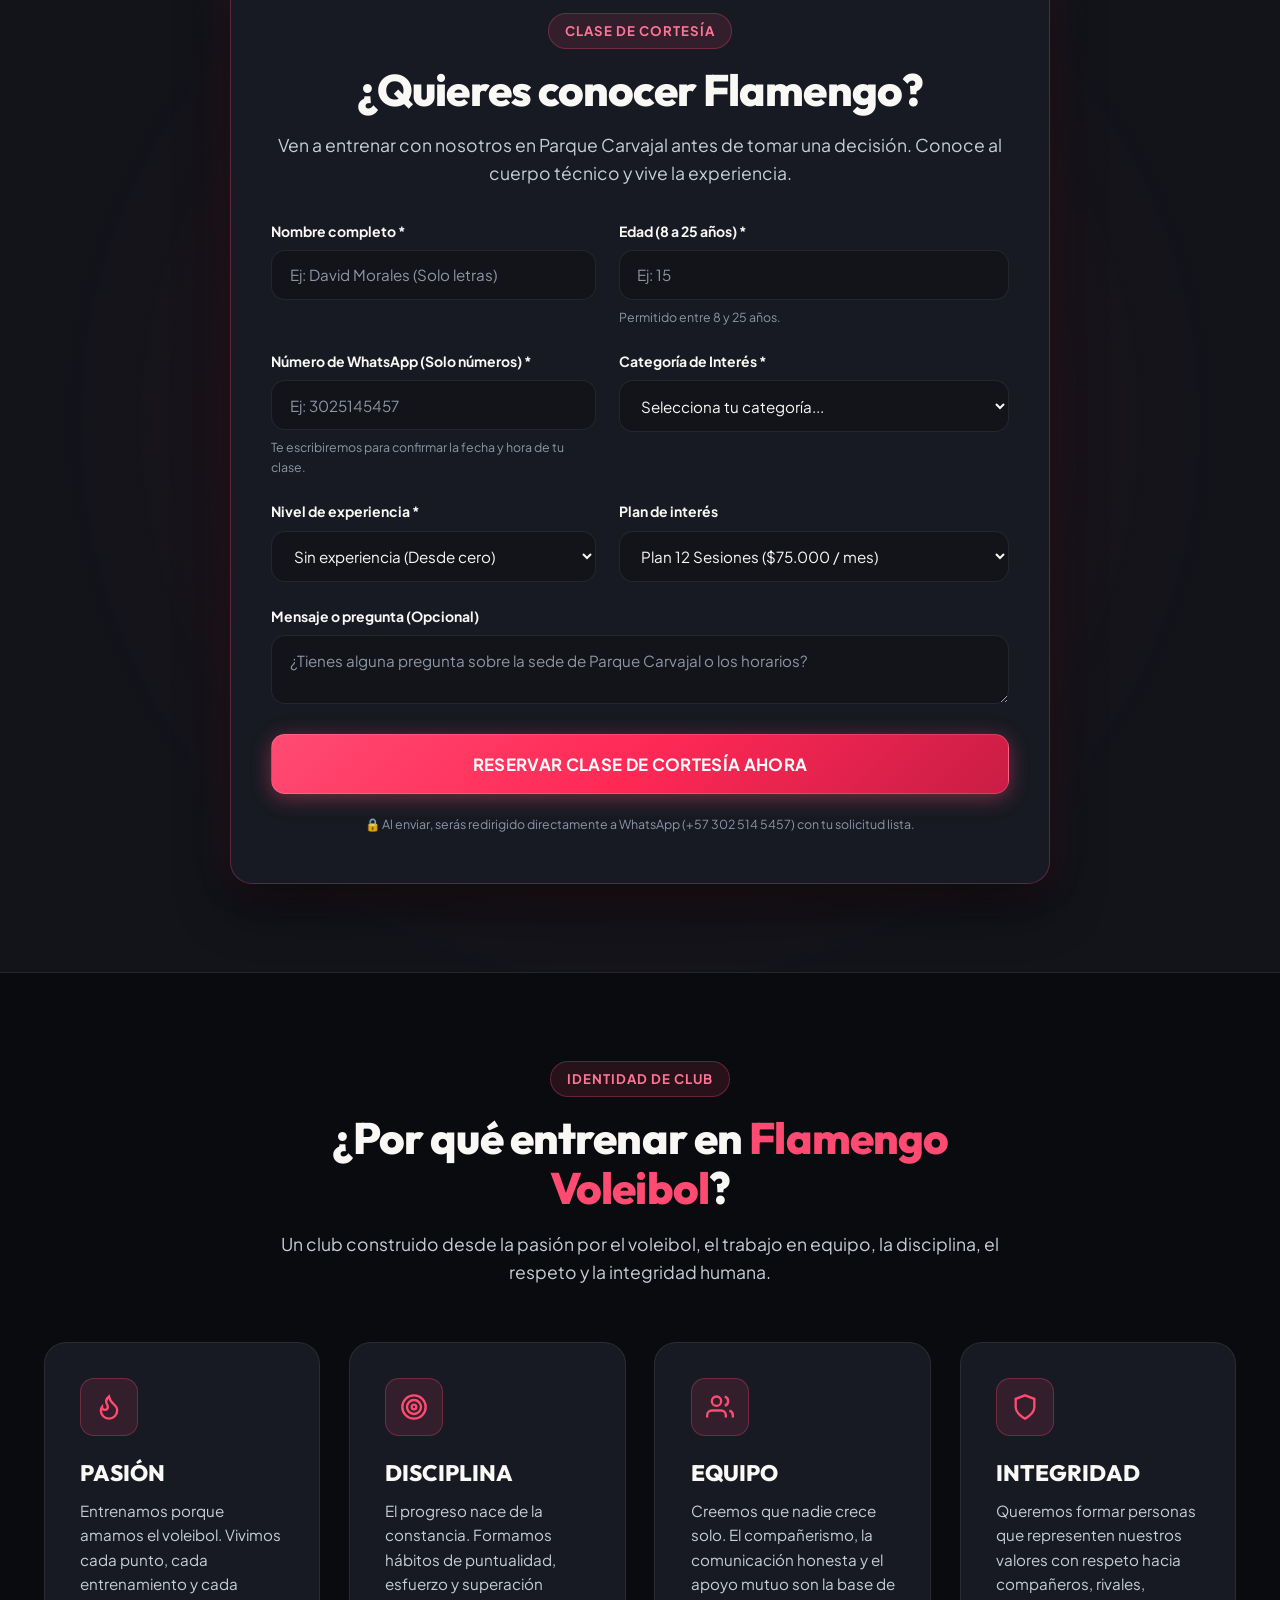
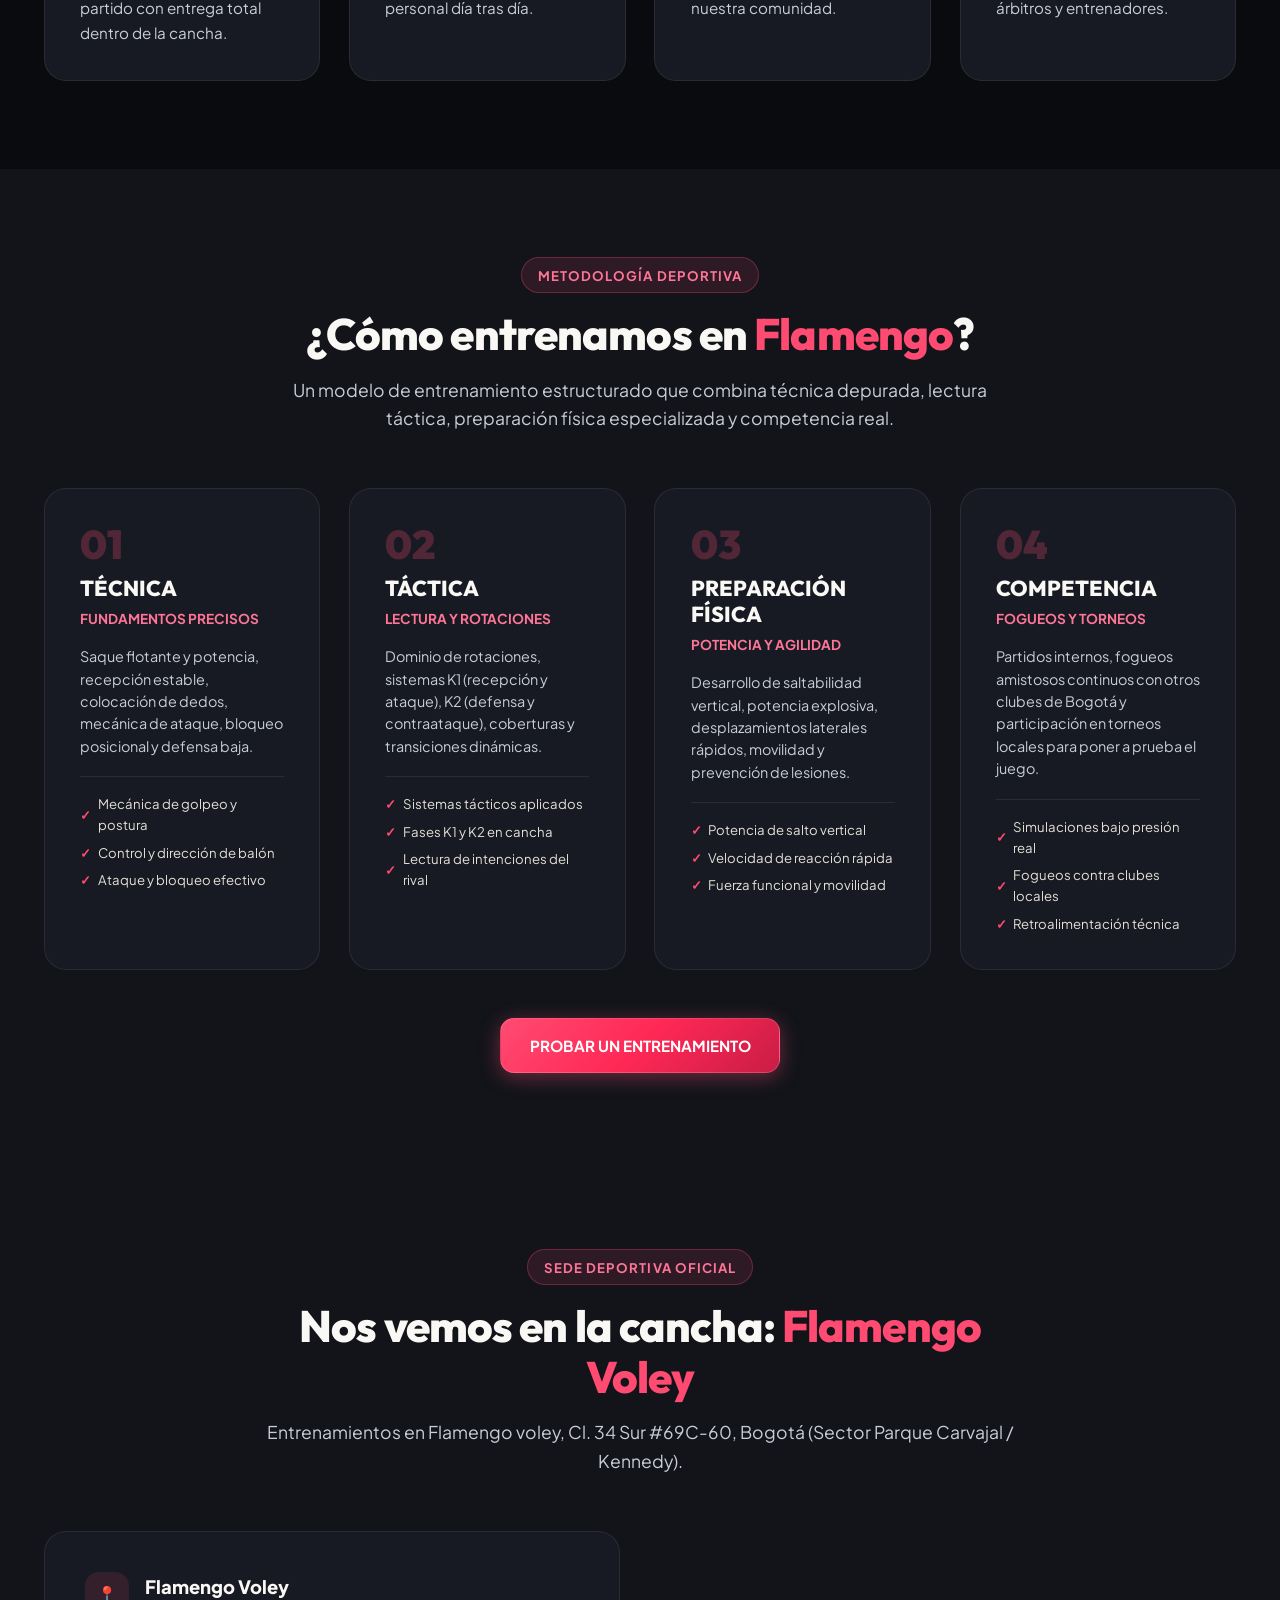
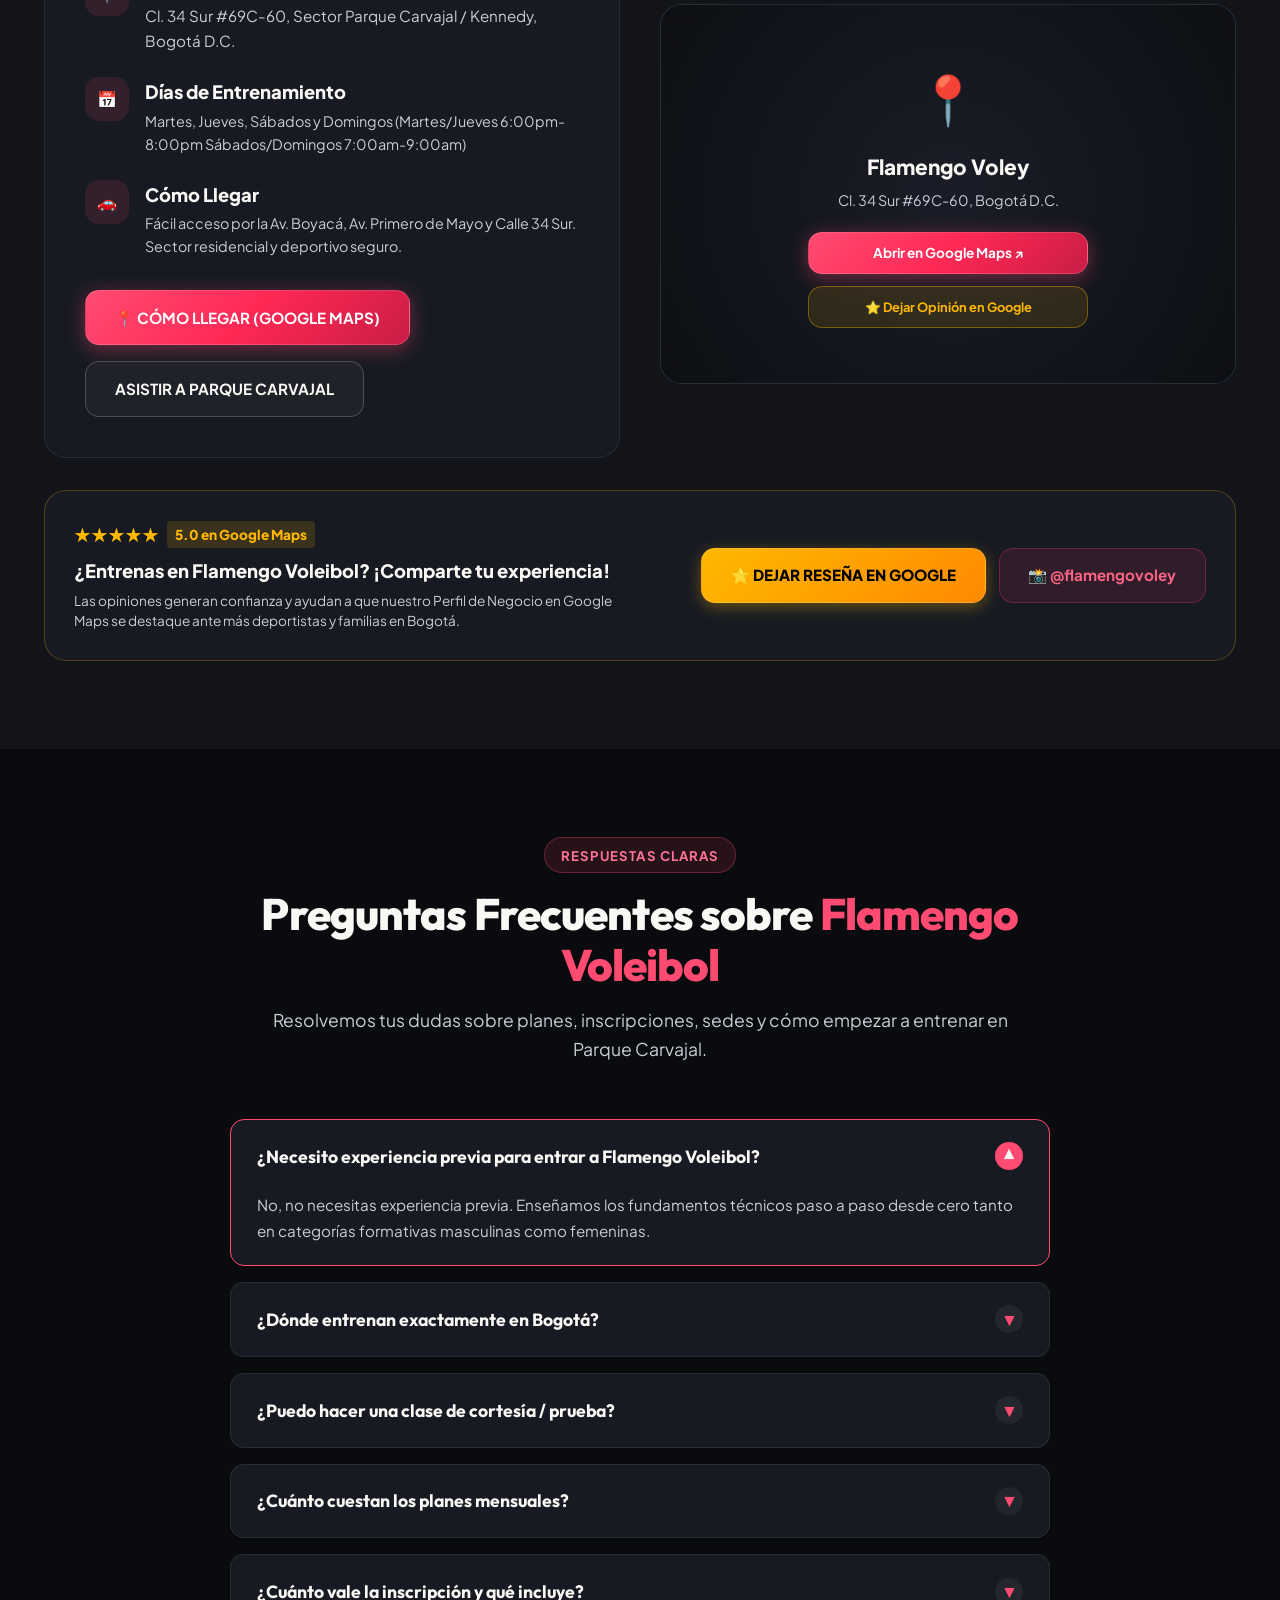
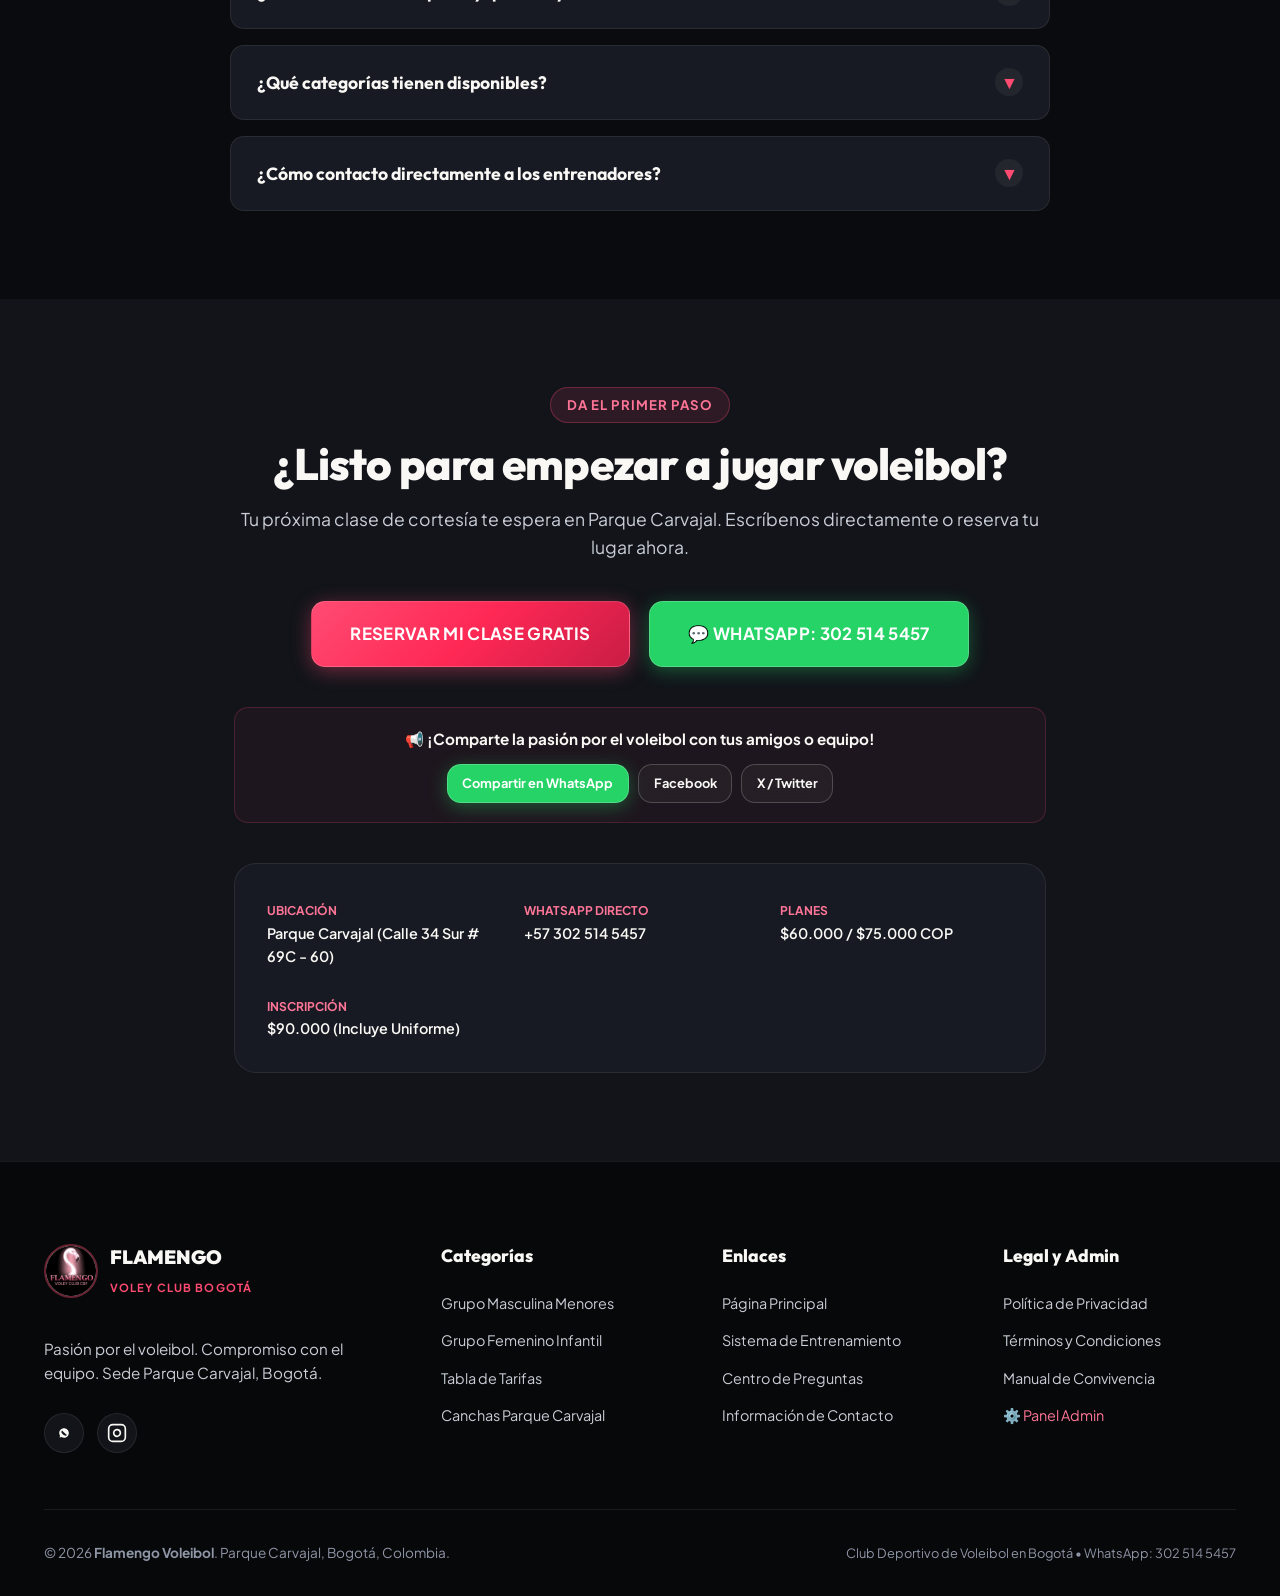
==== commit 756218ac: "Update index.html" ====
--- a/index.html
+++ b/index.html
@@ -349,7 +349,7 @@
                   <line x1="3" y1="10" x2="21" y2="10" />
                 </svg>
                 <span class="detail-label">Días:</span>
-                <span class="detail-value">Martes, Jueves y Sábados</span>
+                <span class="detail-value">Martes, Jueves, Sábados y Domingos</span>
               </div>
               <div class="detail-row">
                 <svg viewBox="0 0 24 24" fill="none" stroke="currentColor" stroke-width="2">
@@ -418,7 +418,7 @@
                   <line x1="3" y1="10" x2="21" y2="10" />
                 </svg>
                 <span class="detail-label">Días:</span>
-                <span class="detail-value">Martes, Jueves y Sábados</span>
+                <span class="detail-value">Martes, Jueves, Sábados y Domingos</span>
               </div>
               <div class="detail-row">
                 <svg viewBox="0 0 24 24" fill="none" stroke="currentColor" stroke-width="2">
@@ -940,7 +940,7 @@
                   style="font-size: 1.15rem; font-weight: 800; color: var(--bone-white); margin-bottom: 0.2rem; display: block;">Días
                   de Entrenamiento</span>
                 <p style="color: var(--text-secondary); font-size: 0.9rem;">
-                  Martes, Jueves y Sábados (Tarde / Noche y Sábados mañana)
+                  Martes, Jueves, Sábados y Domingos (Martes/Jueves 6:00pm-8:00pm Sábados/Domingos 7:00am-9:00am)
                 </p>
               </div>
             </div>
@@ -1349,4 +1349,4 @@
   <script src="js/app.js"></script>
 </body>
 
-</html>+</html>
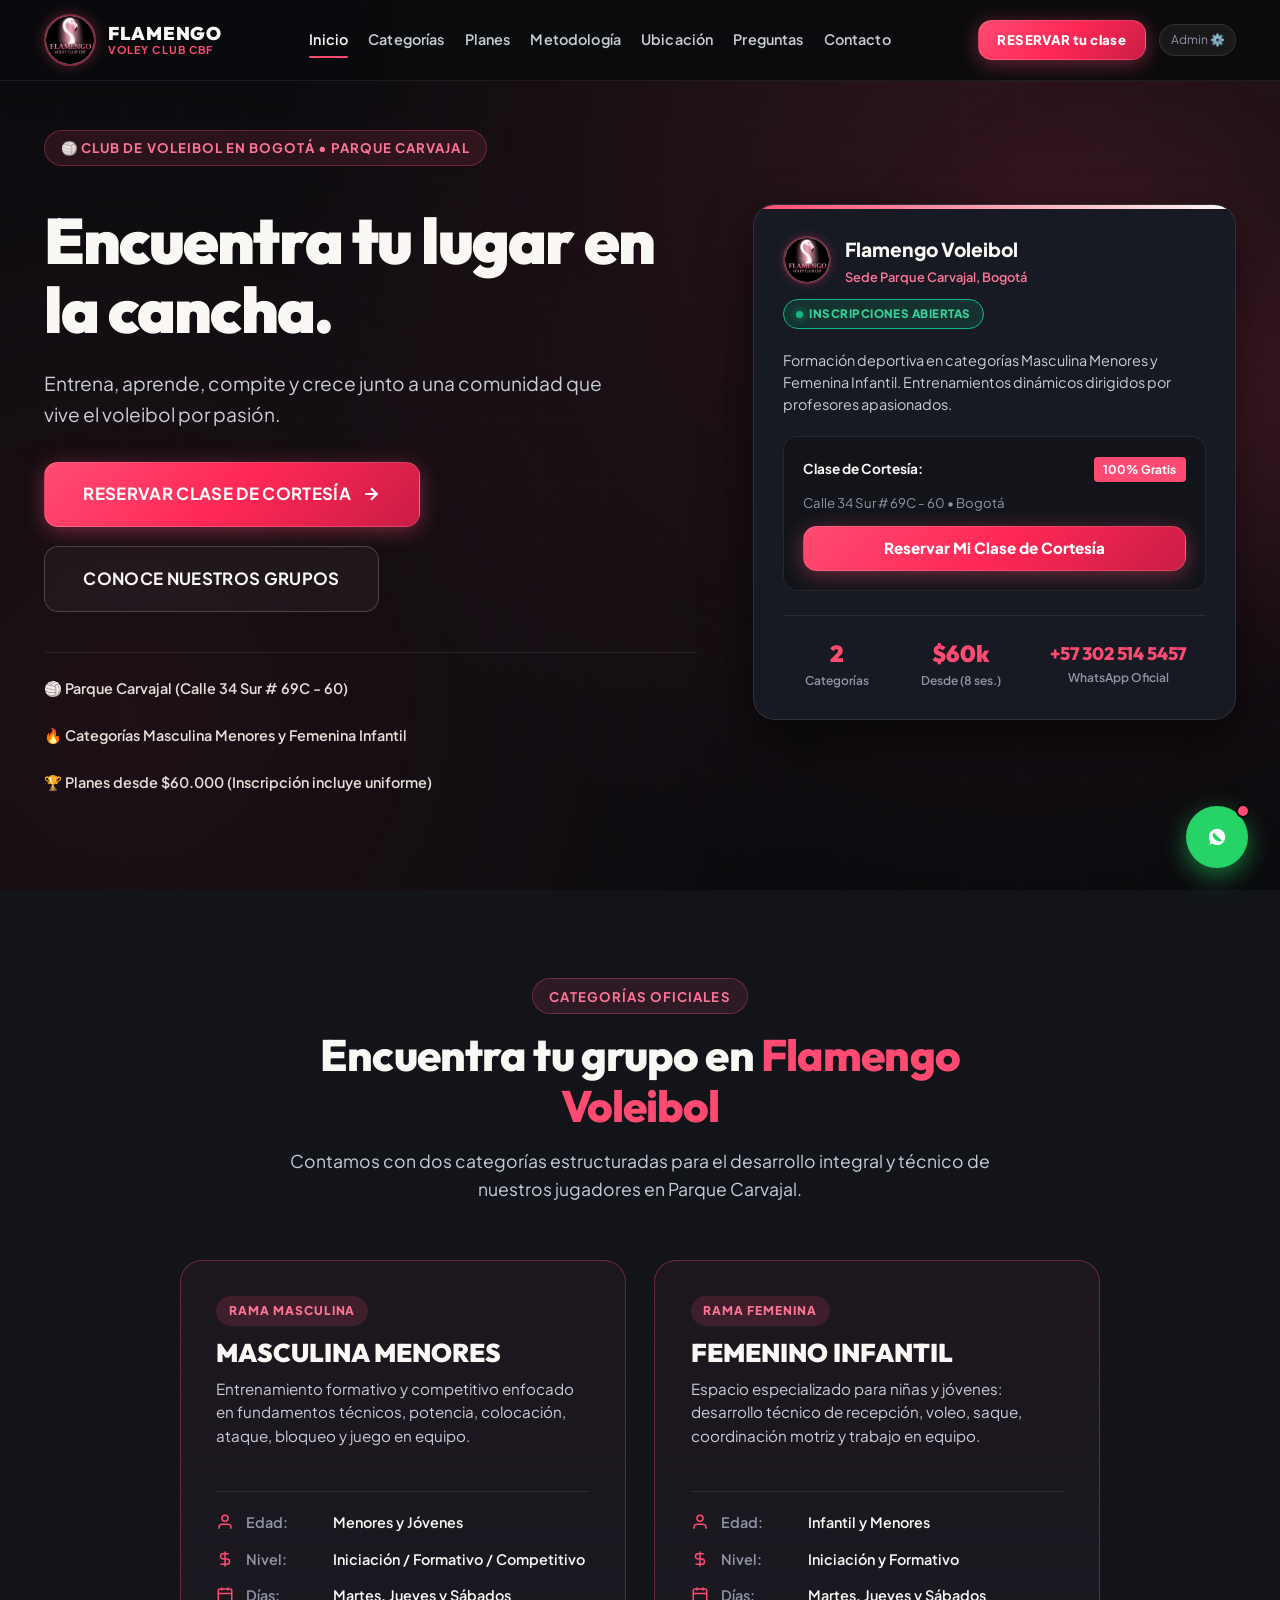
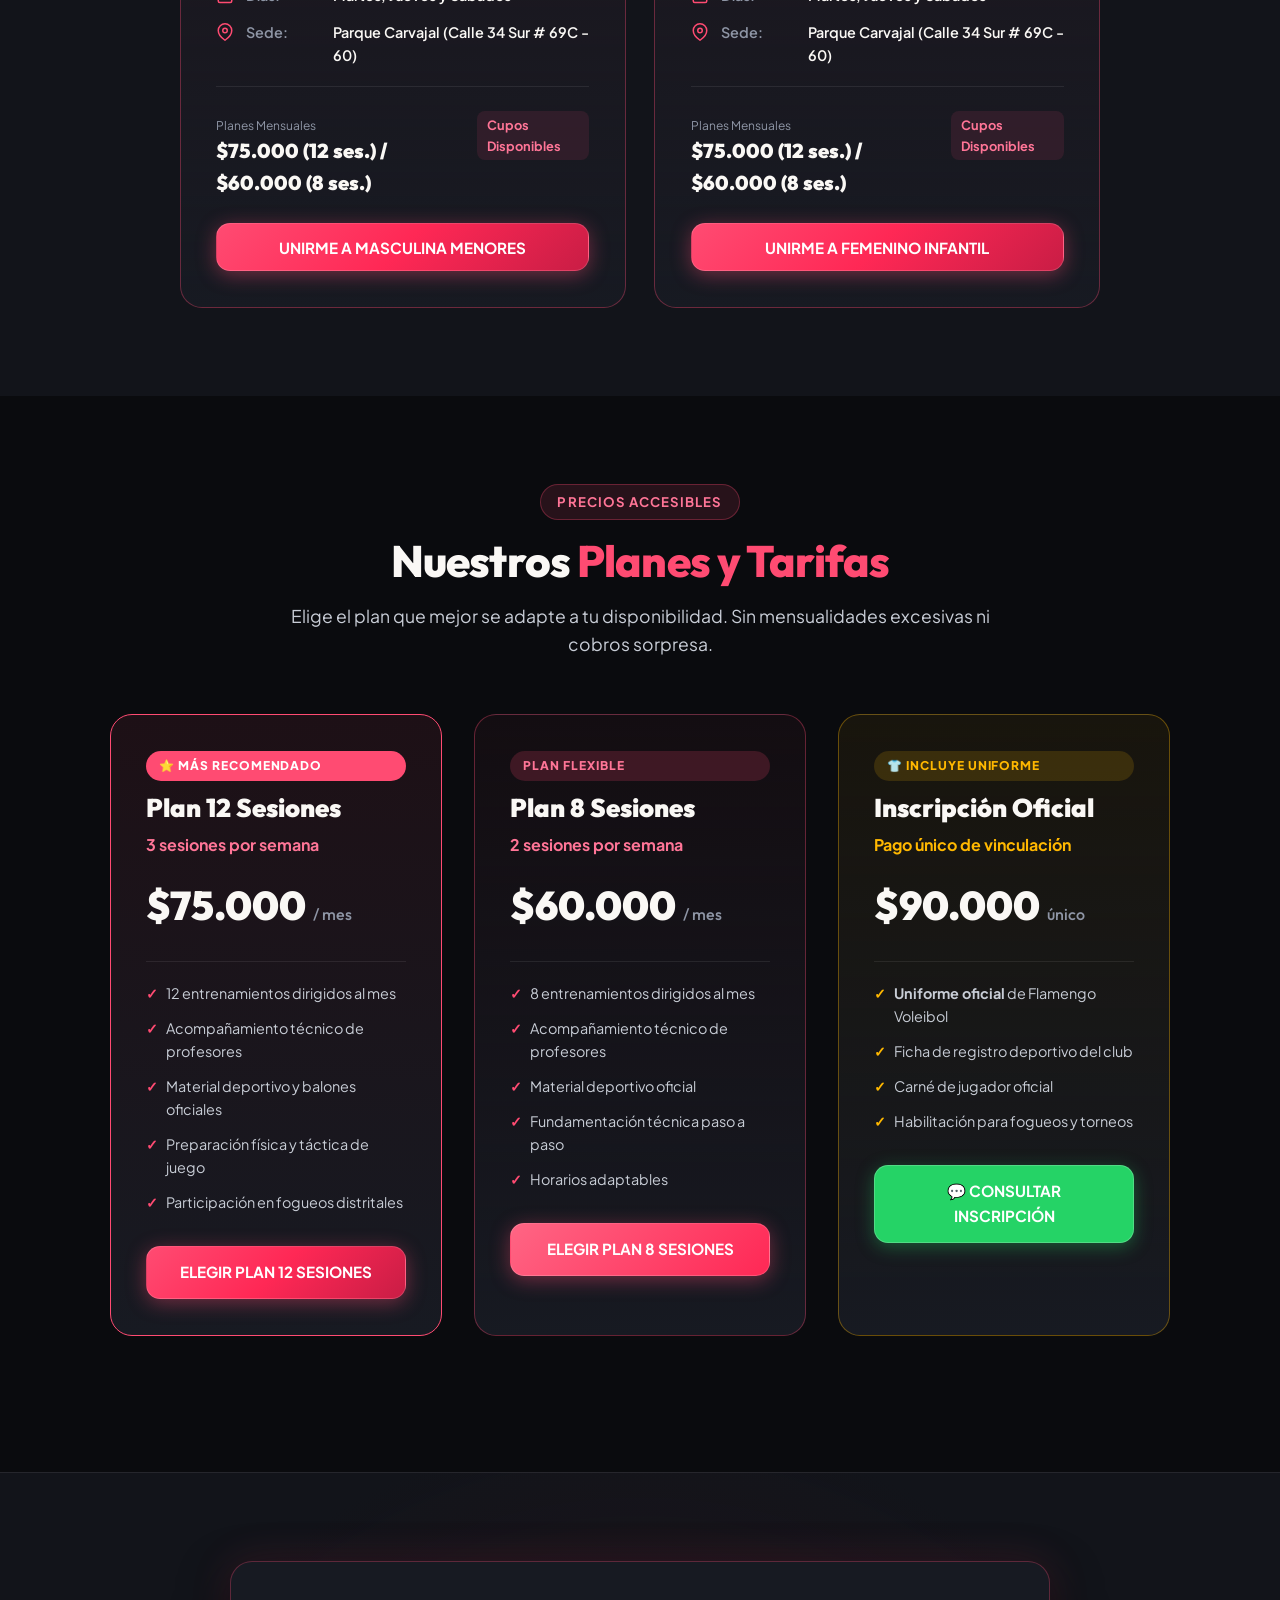
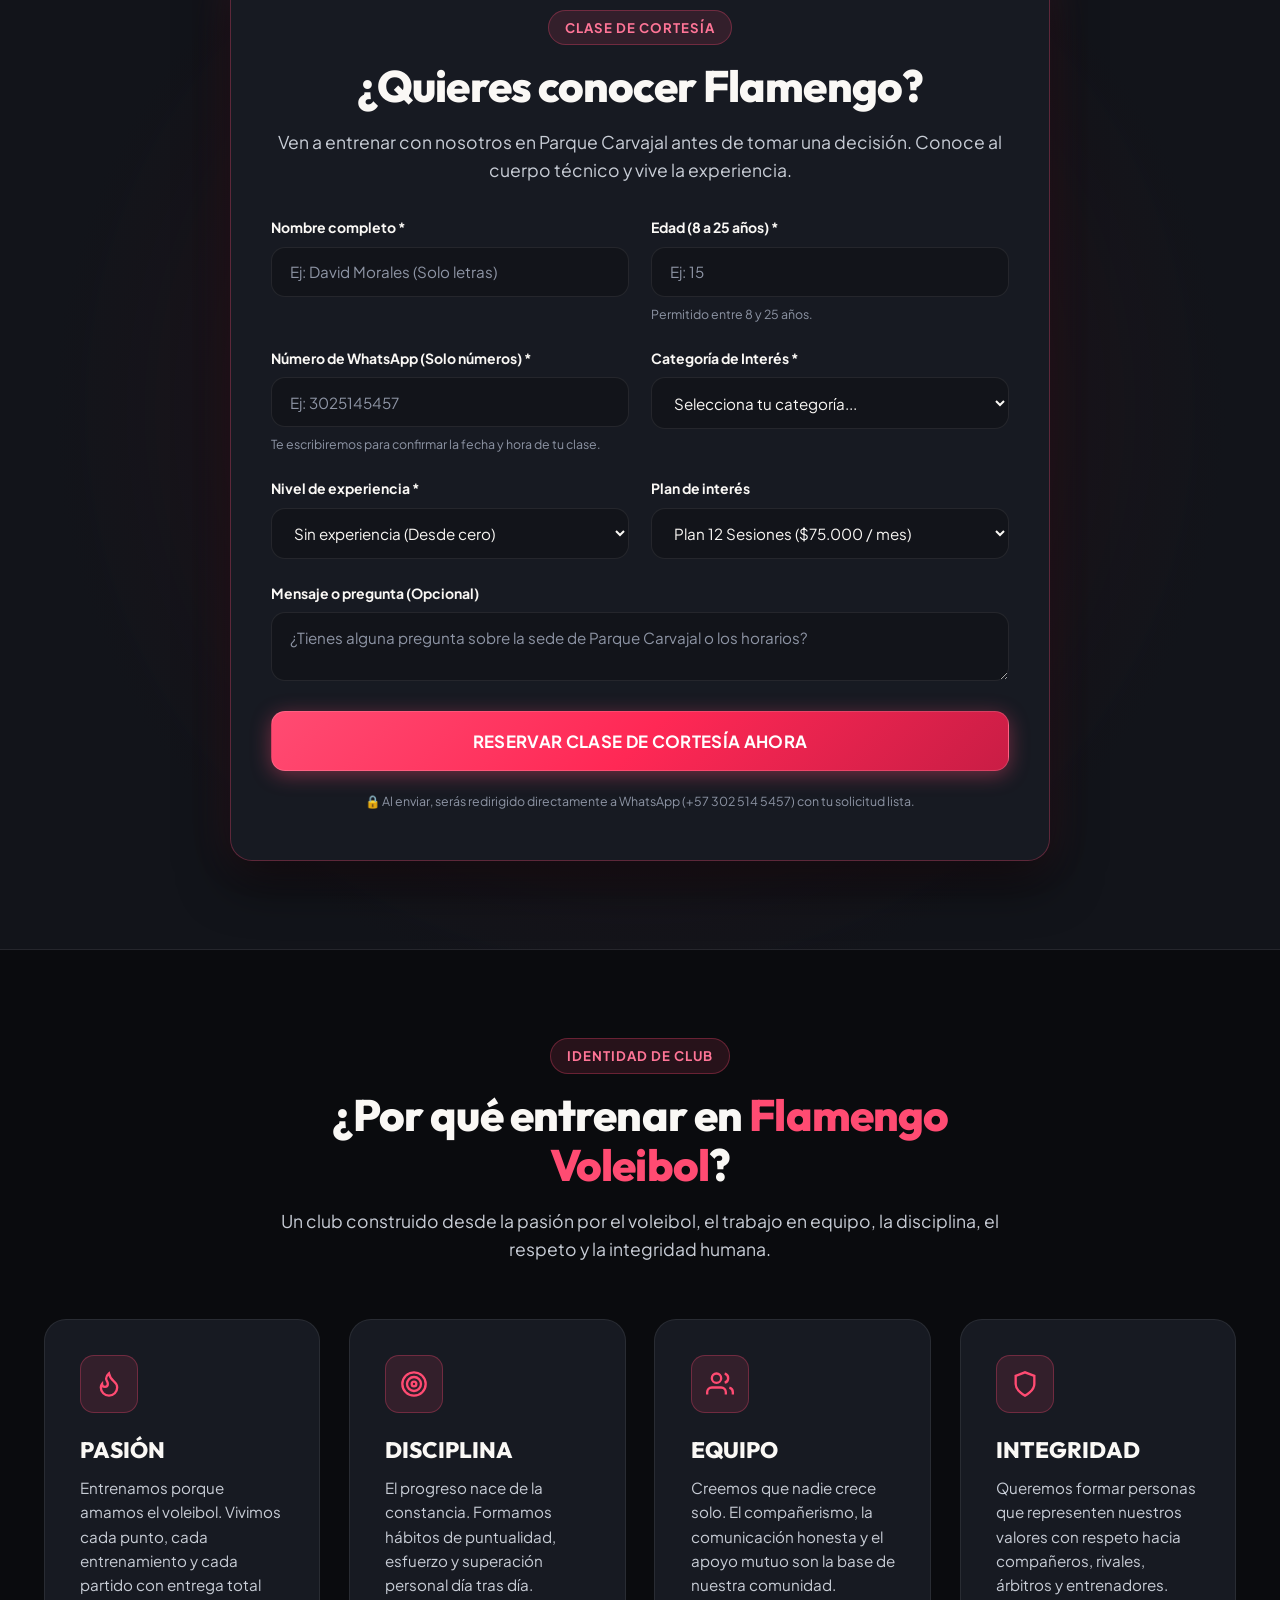
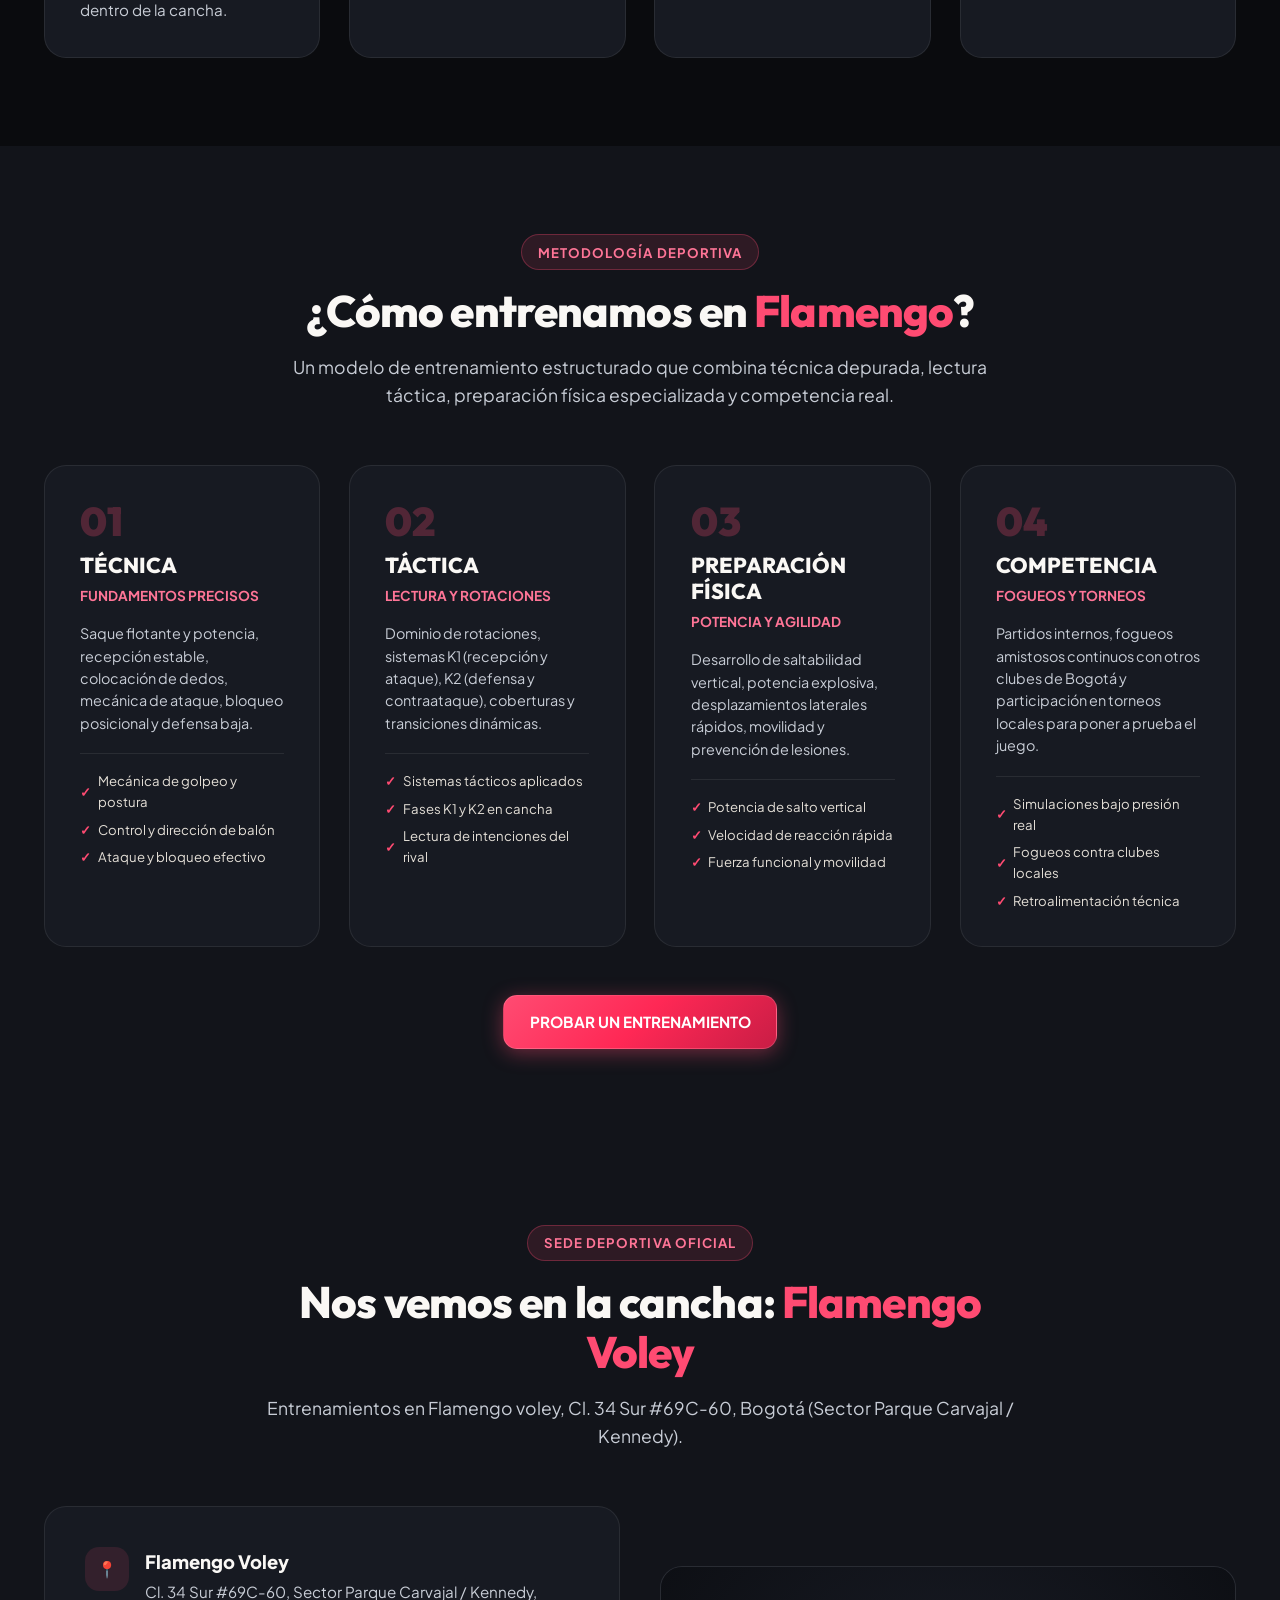
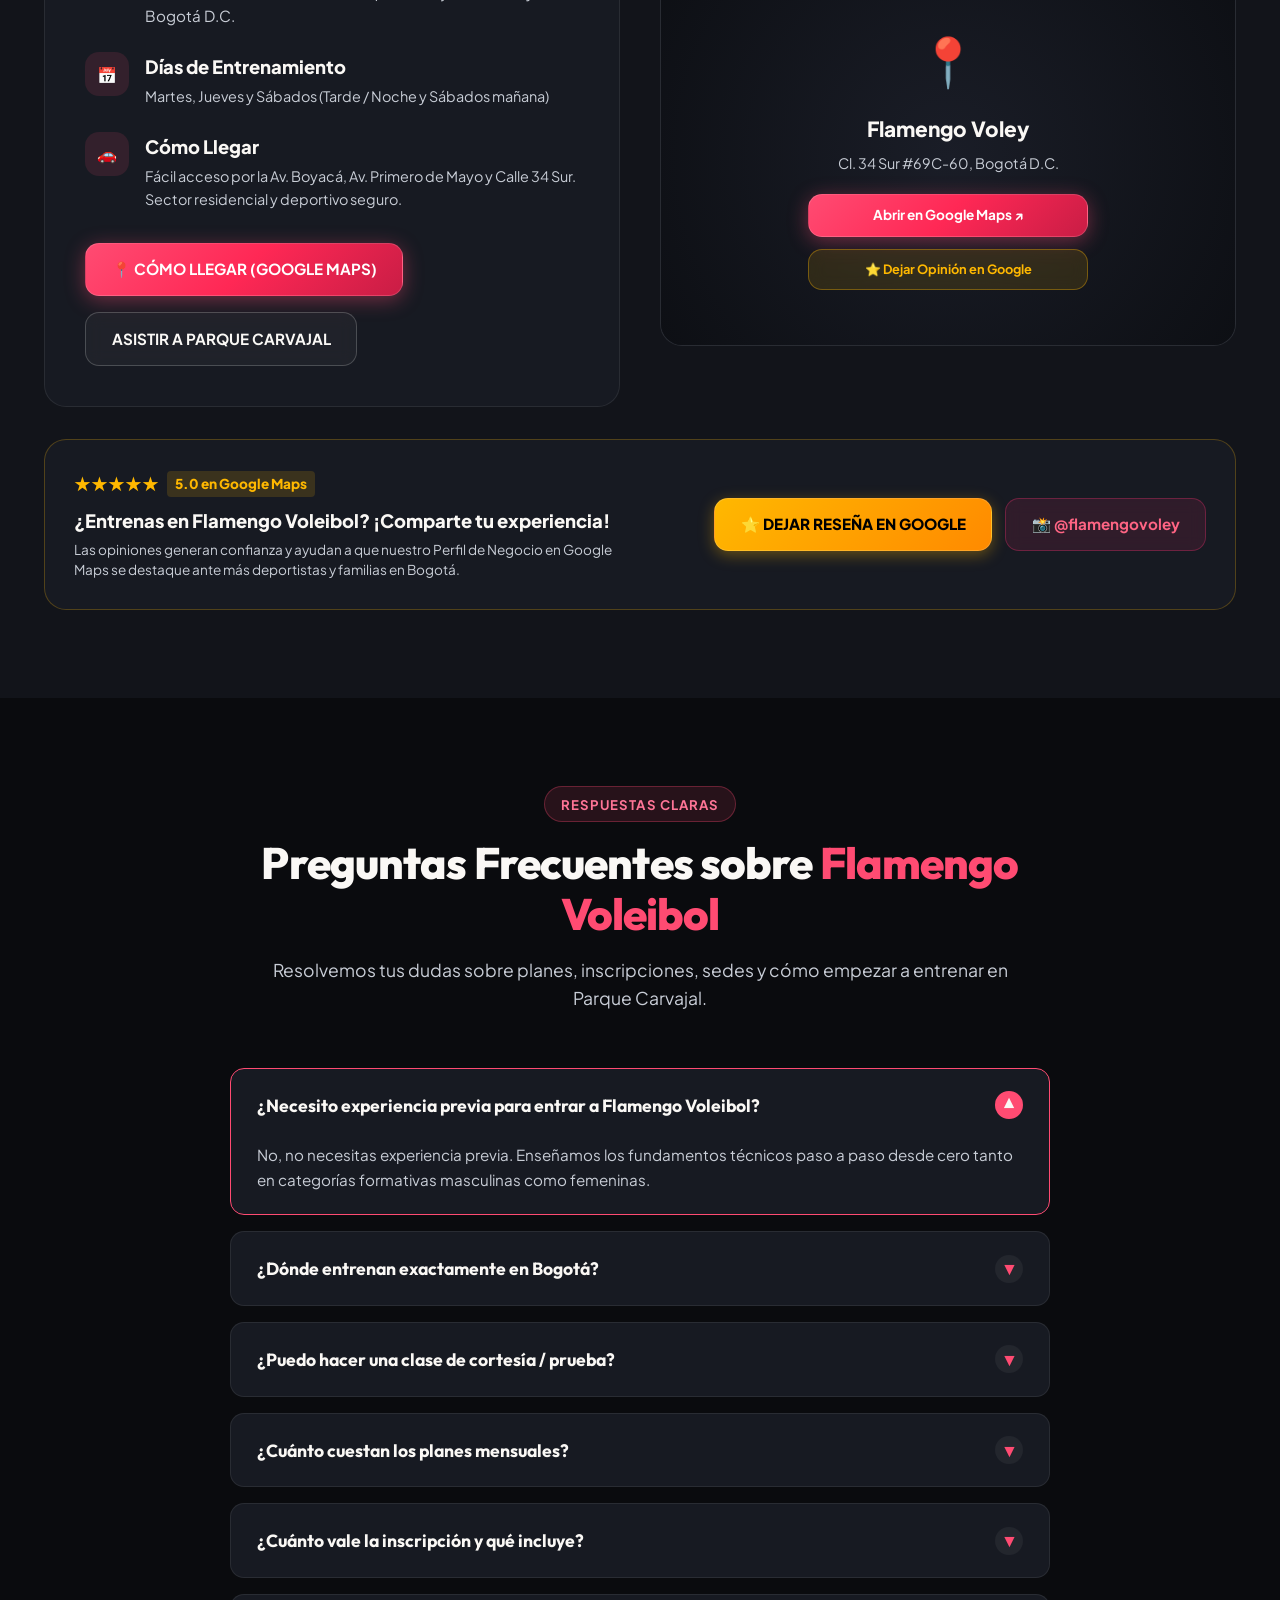
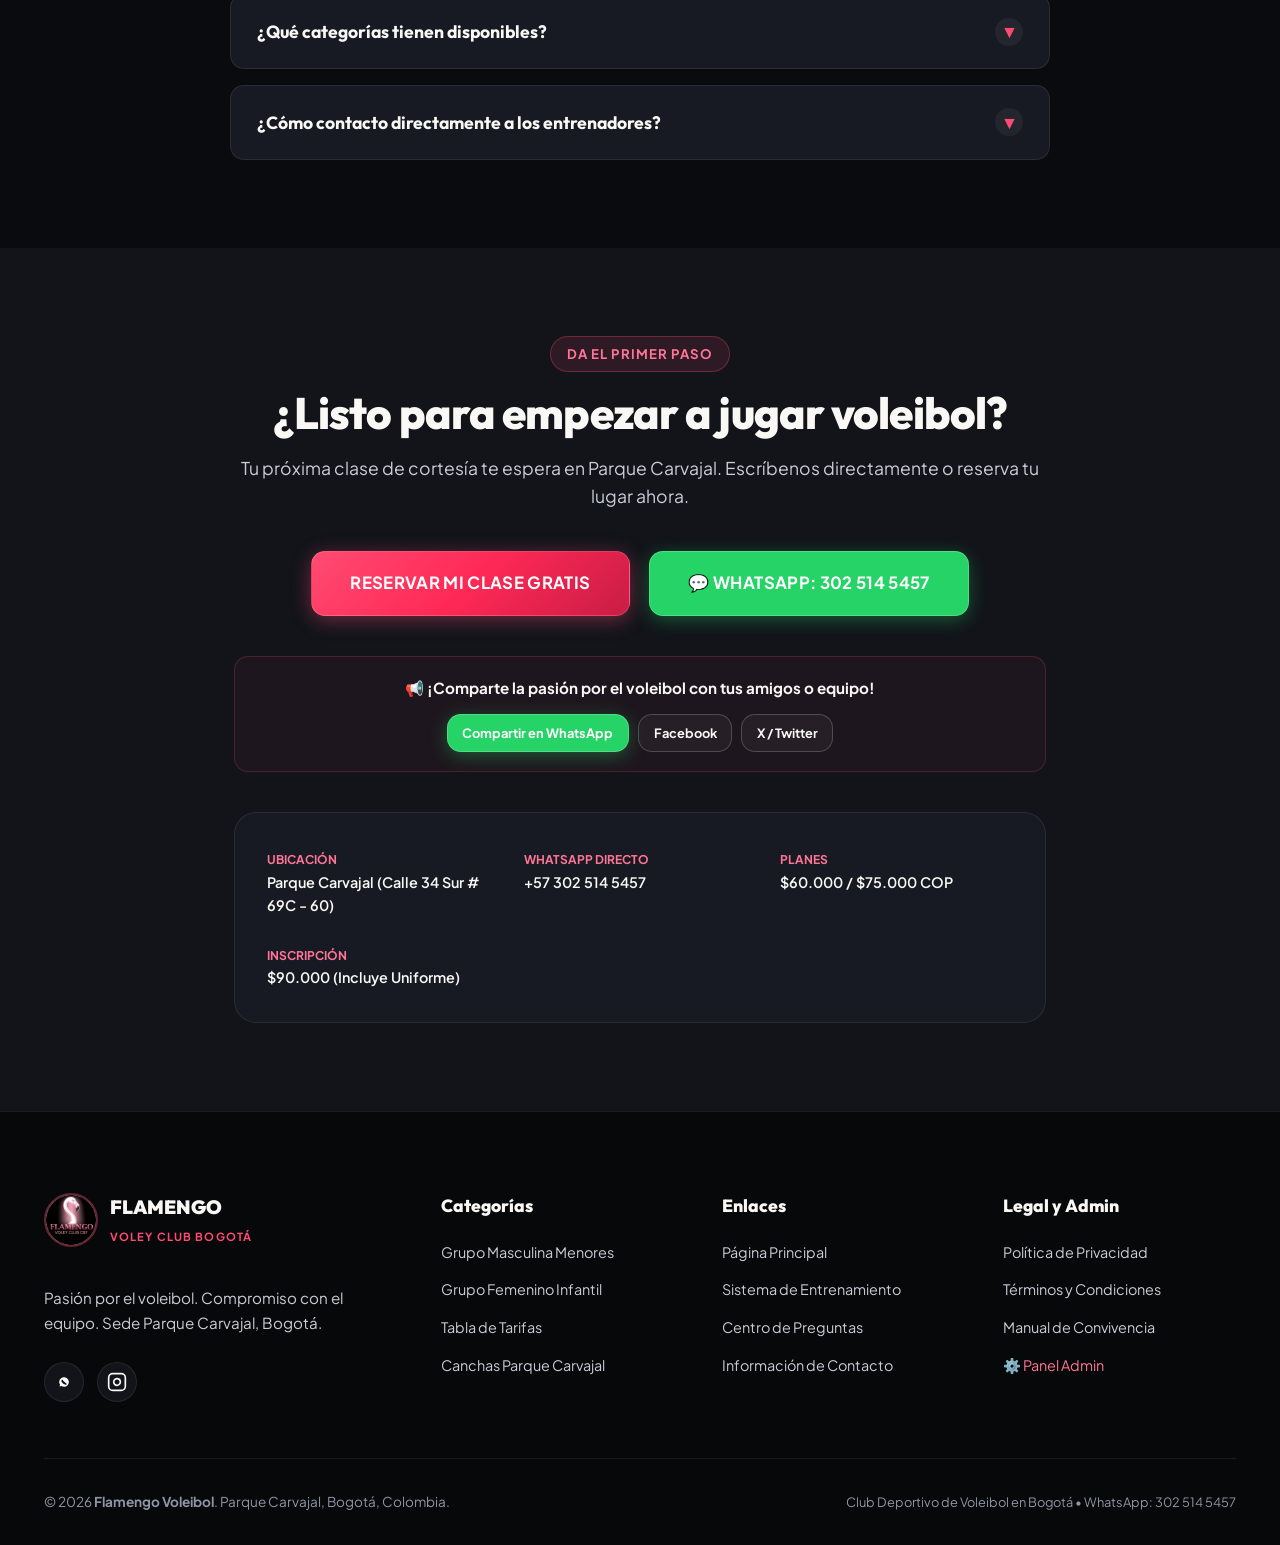
==== commit 80f34a5d: "Add files via upload" ====
--- a/index.html
+++ b/index.html
@@ -349,7 +349,7 @@
                   <line x1="3" y1="10" x2="21" y2="10" />
                 </svg>
                 <span class="detail-label">Días:</span>
-                <span class="detail-value">Martes, Jueves, Sábados y Domingos</span>
+                <span class="detail-value">Martes, Jueves y Sábados</span>
               </div>
               <div class="detail-row">
                 <svg viewBox="0 0 24 24" fill="none" stroke="currentColor" stroke-width="2">
@@ -418,7 +418,7 @@
                   <line x1="3" y1="10" x2="21" y2="10" />
                 </svg>
                 <span class="detail-label">Días:</span>
-                <span class="detail-value">Martes, Jueves, Sábados y Domingos</span>
+                <span class="detail-value">Martes, Jueves y Sábados</span>
               </div>
               <div class="detail-row">
                 <svg viewBox="0 0 24 24" fill="none" stroke="currentColor" stroke-width="2">
@@ -940,7 +940,7 @@
                   style="font-size: 1.15rem; font-weight: 800; color: var(--bone-white); margin-bottom: 0.2rem; display: block;">Días
                   de Entrenamiento</span>
                 <p style="color: var(--text-secondary); font-size: 0.9rem;">
-                  Martes, Jueves, Sábados y Domingos (Martes/Jueves 6:00pm-8:00pm Sábados/Domingos 7:00am-9:00am)
+                  Martes, Jueves y Sábados (Tarde / Noche y Sábados mañana)
                 </p>
               </div>
             </div>
@@ -1349,4 +1349,4 @@
   <script src="js/app.js"></script>
 </body>
 
-</html>
+</html>
--- a/css/main.css
+++ b/css/main.css
@@ -71,10 +71,10 @@
   padding: 0;
 }
 
-html {
-  scroll-behavior: smooth;
-  font-size: 16px;
-  text-size-adjust: 100%;
+html, body {
+  overflow-x: hidden;
+  max-width: 100vw;
+  width: 100%;
 }
 
 body {
@@ -82,9 +82,15 @@
   background-color: var(--black-bg);
   color: var(--text-primary);
   line-height: 1.6;
-  overflow-x: hidden;
+  position: relative;
   -webkit-font-smoothing: antialiased;
   -moz-osx-font-smoothing: grayscale;
+}
+
+main {
+  overflow-x: hidden;
+  width: 100%;
+  max-width: 100%;
 }
 
 /* Selección de texto */
--- a/css/components.css
+++ b/css/components.css
@@ -12,13 +12,16 @@
   align-items: center;
   justify-content: center;
   gap: 0.6rem;
-  padding: 0.9rem 1.8rem;
+  padding: 0.85rem 1.6rem;
   font-family: var(--font-body);
   font-size: 0.95rem;
   font-weight: 700;
   border-radius: var(--radius-md);
   text-align: center;
-  white-space: nowrap;
+  white-space: normal;
+  word-break: normal;
+  max-width: 100%;
+  box-sizing: border-box;
   transition: all var(--transition-normal);
   position: relative;
   overflow: hidden;
@@ -682,6 +685,7 @@
   background: radial-gradient(circle at 50% 50%, rgba(255, 75, 114, 0.12) 0%, var(--black-surface) 70%);
   border-top: 1px solid var(--black-border);
   border-bottom: 1px solid var(--black-border);
+  overflow: hidden;
 }
 
 .trial-card {
@@ -691,8 +695,11 @@
   padding: 3rem 2.5rem;
   box-shadow: var(--shadow-lg), 0 0 40px rgba(255, 75, 114, 0.15);
   max-width: 820px;
+  width: 100%;
+  box-sizing: border-box;
   margin-left: auto;
   margin-right: auto;
+  overflow: hidden;
 }
 
 .trial-form-grid {
@@ -700,12 +707,17 @@
   grid-template-columns: 1fr 1fr;
   gap: 1.4rem;
   margin-top: 2rem;
+  width: 100%;
+  box-sizing: border-box;
 }
 
 .form-group {
   display: flex;
   flex-direction: column;
   gap: 0.5rem;
+  width: 100%;
+  min-width: 0;
+  box-sizing: border-box;
 }
 
 .form-group.full-width {
@@ -719,9 +731,14 @@
   display: flex;
   align-items: center;
   gap: 0.4rem;
+  flex-wrap: wrap;
 }
 
 .form-input, .form-select, .form-textarea {
+  width: 100%;
+  max-width: 100%;
+  min-width: 0;
+  box-sizing: border-box;
   background: var(--black-surface);
   border: 1px solid var(--black-border);
   border-radius: var(--radius-md);
@@ -1563,7 +1580,7 @@
 }
 
 /* ==========================================================================
-   RESPONSIVIDAD MÓVIL ESPECÍFICA
+   RESPONSIVIDAD MÓVIL TOTAL Y ROBUSTA
    ========================================================================== */
 
 @media (max-width: 992px) {
@@ -1576,6 +1593,7 @@
   .hero-grid {
     grid-template-columns: 1fr;
     text-align: center;
+    gap: 2.5rem;
   }
   .hero-subtitle {
     margin-left: auto;
@@ -1583,6 +1601,7 @@
   }
   .hero-actions {
     justify-content: center;
+    flex-wrap: wrap;
   }
   .hero-trust-indicators {
     justify-content: center;
@@ -1592,31 +1611,178 @@
   }
   .footer-grid {
     grid-template-columns: 1fr 1fr;
+    gap: 2.5rem;
+  }
+}
+
+@media (max-width: 768px) {
+  .navbar-container {
+    height: 64px;
+    gap: 0.5rem;
+  }
+  .navbar-logo-img {
+    height: 42px;
+    width: 42px;
+  }
+  .brand-title {
+    font-size: 1rem;
+  }
+  .brand-sub {
+    font-size: 0.625rem;
+  }
+  /* Ocultar botones extra en navbar móvil para evitar desbordamiento horizontal */
+  .navbar-actions .btn-sm,
+  .admin-link-badge {
+    display: none !important;
+  }
+  .mobile-drawer {
+    top: 64px;
+    height: calc(100vh - 64px);
+    padding: 1.5rem 1.25rem;
+  }
+  .section {
+    padding-top: 3.5rem;
+    padding-bottom: 3.5rem;
+  }
+  .section-header {
+    margin-bottom: 2.2rem;
+  }
+  .section-title {
+    font-size: 1.85rem;
+  }
+  .groups-grid,
+  .pricing-grid,
+  .pillars-grid,
+  .coaches-grid {
+    grid-template-columns: 1fr;
   }
 }
 
 @media (max-width: 640px) {
+  body {
+    padding-bottom: 76px; /* Espacio para barra de navegación móvil inferior fija */
+  }
+  .container {
+    padding-left: 1rem;
+    padding-right: 1rem;
+  }
+  .hero-section {
+    padding-top: 5.5rem;
+    padding-bottom: 3rem;
+  }
+  .hero-title {
+    font-size: 1.85rem;
+  }
+  .hero-visual-card {
+    padding: 1.4rem 1rem;
+  }
+  .trial-section {
+    padding-top: 3rem;
+    padding-bottom: 3rem;
+  }
+  .trial-card {
+    padding: 1.6rem 1rem !important;
+    border-radius: var(--radius-md);
+    margin: 0;
+    width: 100%;
+    max-width: 100%;
+    box-sizing: border-box;
+  }
   .trial-form-grid {
-    grid-template-columns: 1fr;
+    grid-template-columns: 100% !important;
+    gap: 1.1rem;
+    margin-top: 1.2rem;
+    width: 100%;
+  }
+  .form-group {
+    width: 100%;
+    min-width: 0;
   }
   .form-group.full-width {
     grid-column: span 1;
   }
+  .form-input, .form-select, .form-textarea {
+    width: 100% !important;
+    max-width: 100% !important;
+    min-width: 0;
+    padding: 0.85rem 0.95rem;
+    font-size: 16px !important; /* Evita el auto-zoom en Safari iOS en iPhone */
+    box-sizing: border-box;
+  }
+  .form-label {
+    font-size: 0.85rem;
+  }
+  .btn {
+    white-space: normal;
+    text-align: center;
+    word-break: normal;
+  }
+  .btn-lg {
+    padding: 0.95rem 1.1rem;
+    font-size: 0.9rem;
+    width: 100%;
+  }
+  .btn-block {
+    width: 100%;
+  }
+  .modal-box {
+    padding: 2rem 1.2rem !important;
+    max-width: 92vw !important;
+  }
+  .modal-title {
+    font-size: 1.3rem !important;
+  }
+  .mobile-bottom-bar {
+    display: flex;
+    padding: 0.65rem 1rem;
+  }
+  .floating-whatsapp {
+    bottom: 5.2rem;
+    right: 1rem;
+    width: 52px;
+    height: 52px;
+    box-shadow: 0 4px 15px rgba(37, 211, 102, 0.4);
+  }
+  .floating-whatsapp svg {
+    width: 28px;
+    height: 28px;
+  }
   .footer-grid {
     grid-template-columns: 1fr;
-  }
-  .mobile-bottom-bar {
-    display: flex;
-  }
-  .floating-whatsapp {
-    bottom: 5rem;
-    right: 1.25rem;
+    gap: 2rem;
+  }
+  .footer-bottom {
+    flex-direction: column;
+    gap: 0.8rem;
+    text-align: center;
+  }
+  .location-card {
+    padding: 1.4rem 1rem;
+  }
+  .map-embed-box {
+    min-height: 260px;
+  }
+  .group-card {
+    padding: 1.6rem 1.1rem;
+  }
+}
+
+@media (max-width: 380px) {
+  .hero-title {
+    font-size: 1.55rem;
   }
   .trial-card {
-    padding: 2rem 1.25rem;
-  }
-  .fixtures-grid {
-    grid-template-columns: 1fr;
+    padding: 1.3rem 0.75rem !important;
+  }
+  .btn-lg {
+    font-size: 0.825rem;
+    padding: 0.85rem 0.65rem;
+  }
+  .navbar-brand-text .brand-title {
+    font-size: 0.925rem;
+  }
+  .navbar-brand-text .brand-sub {
+    font-size: 0.575rem;
   }
 }
 
